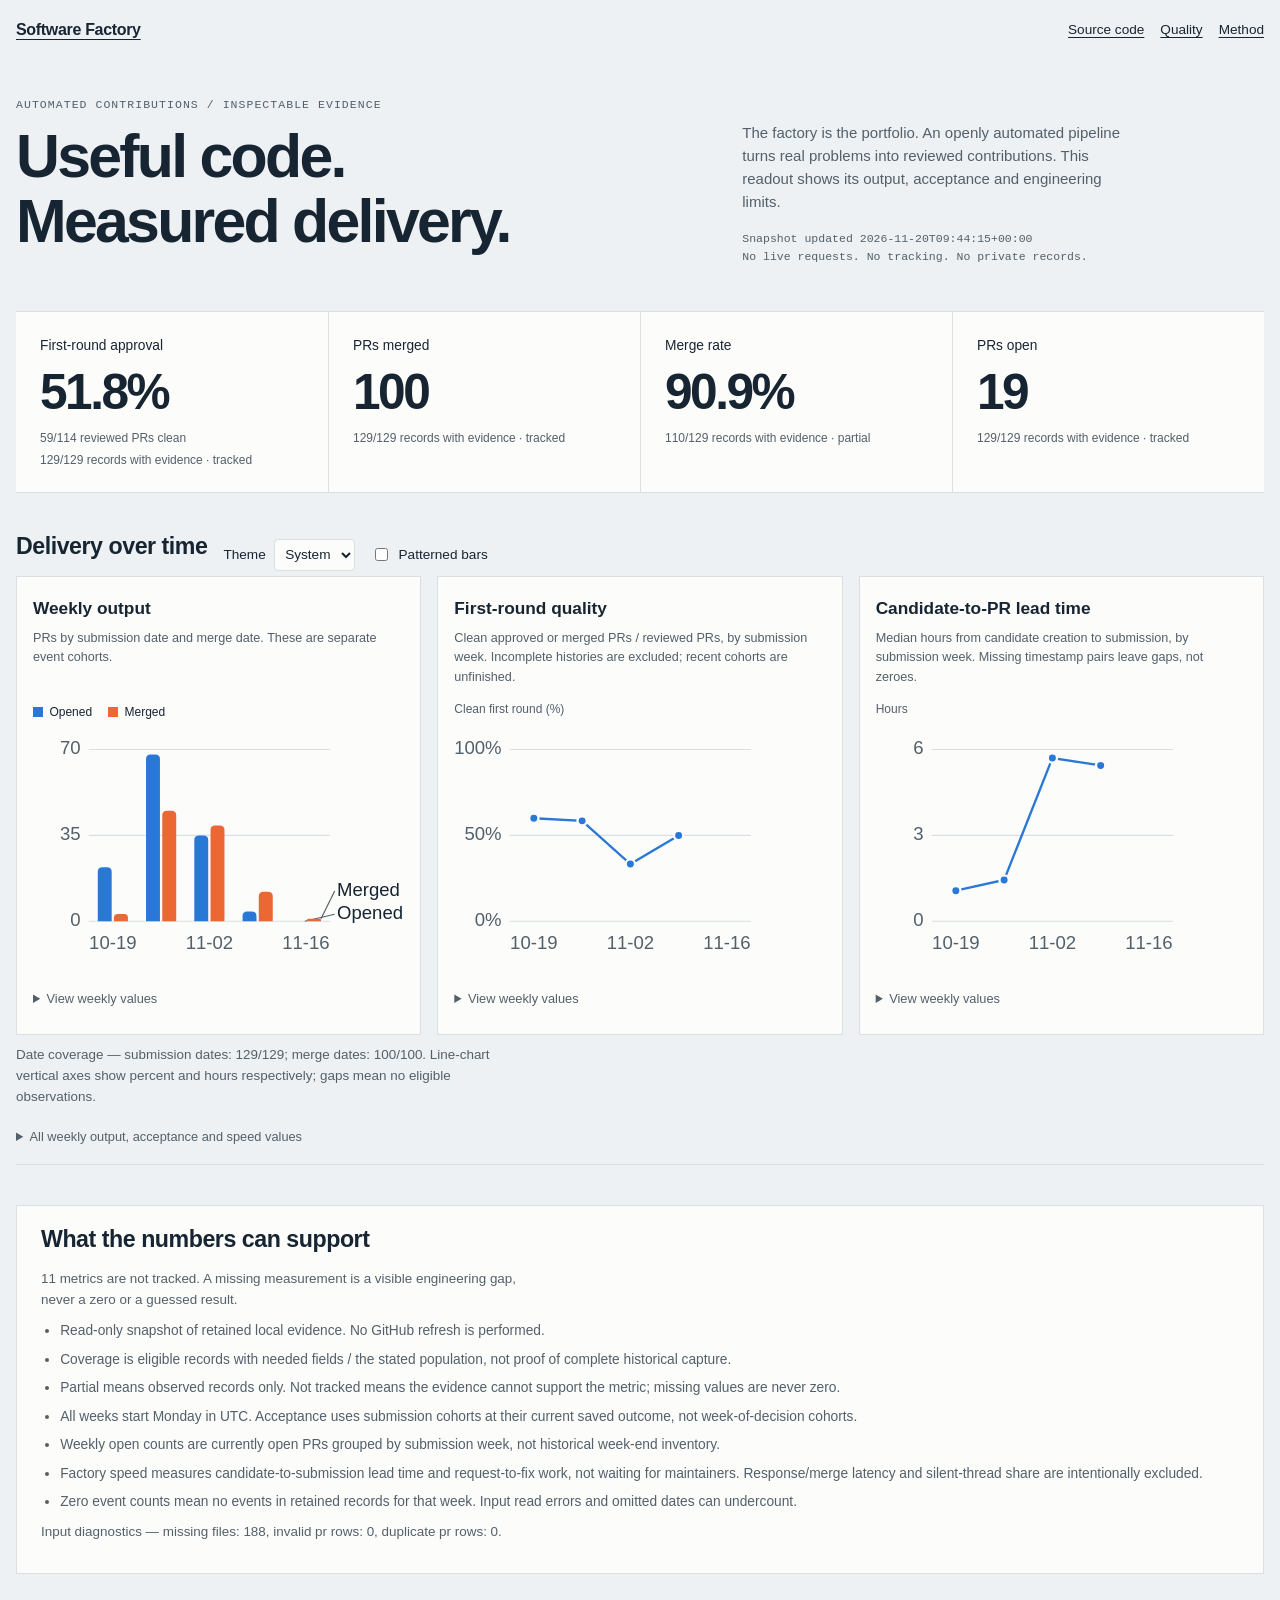
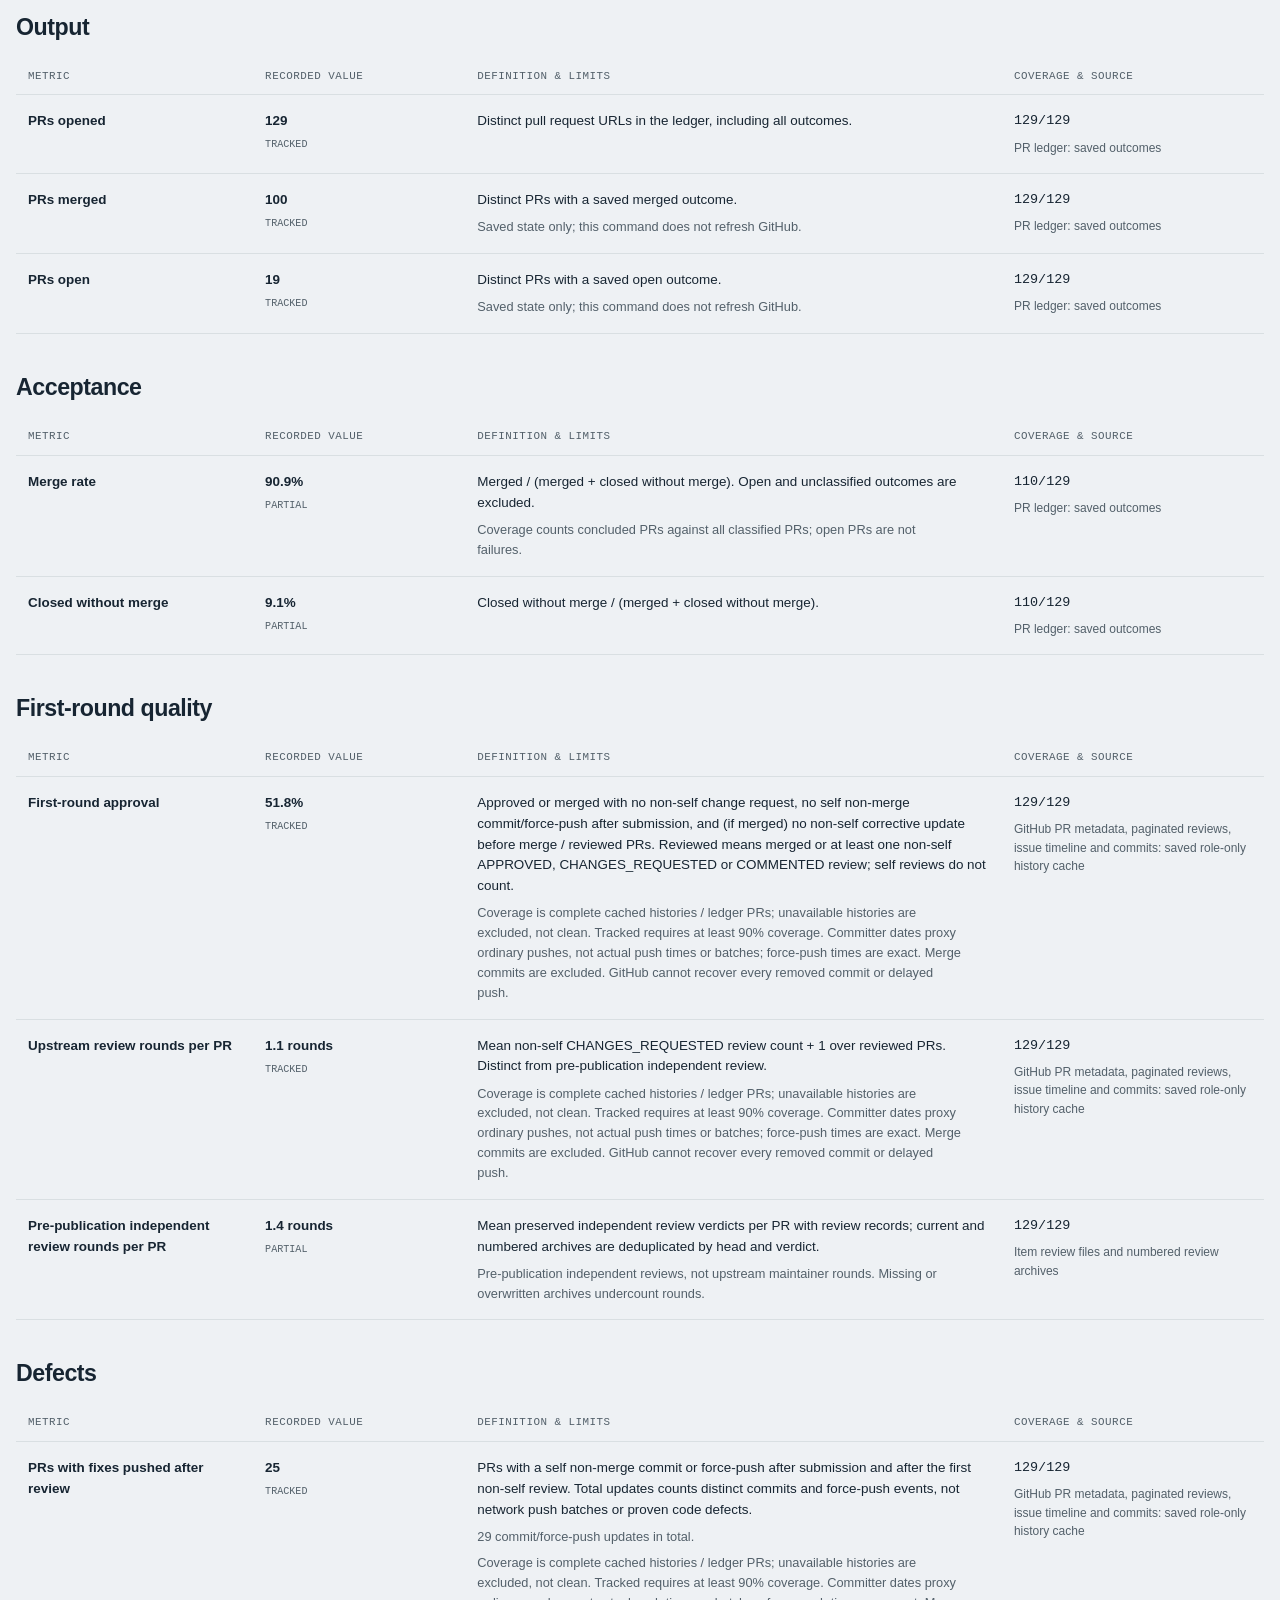
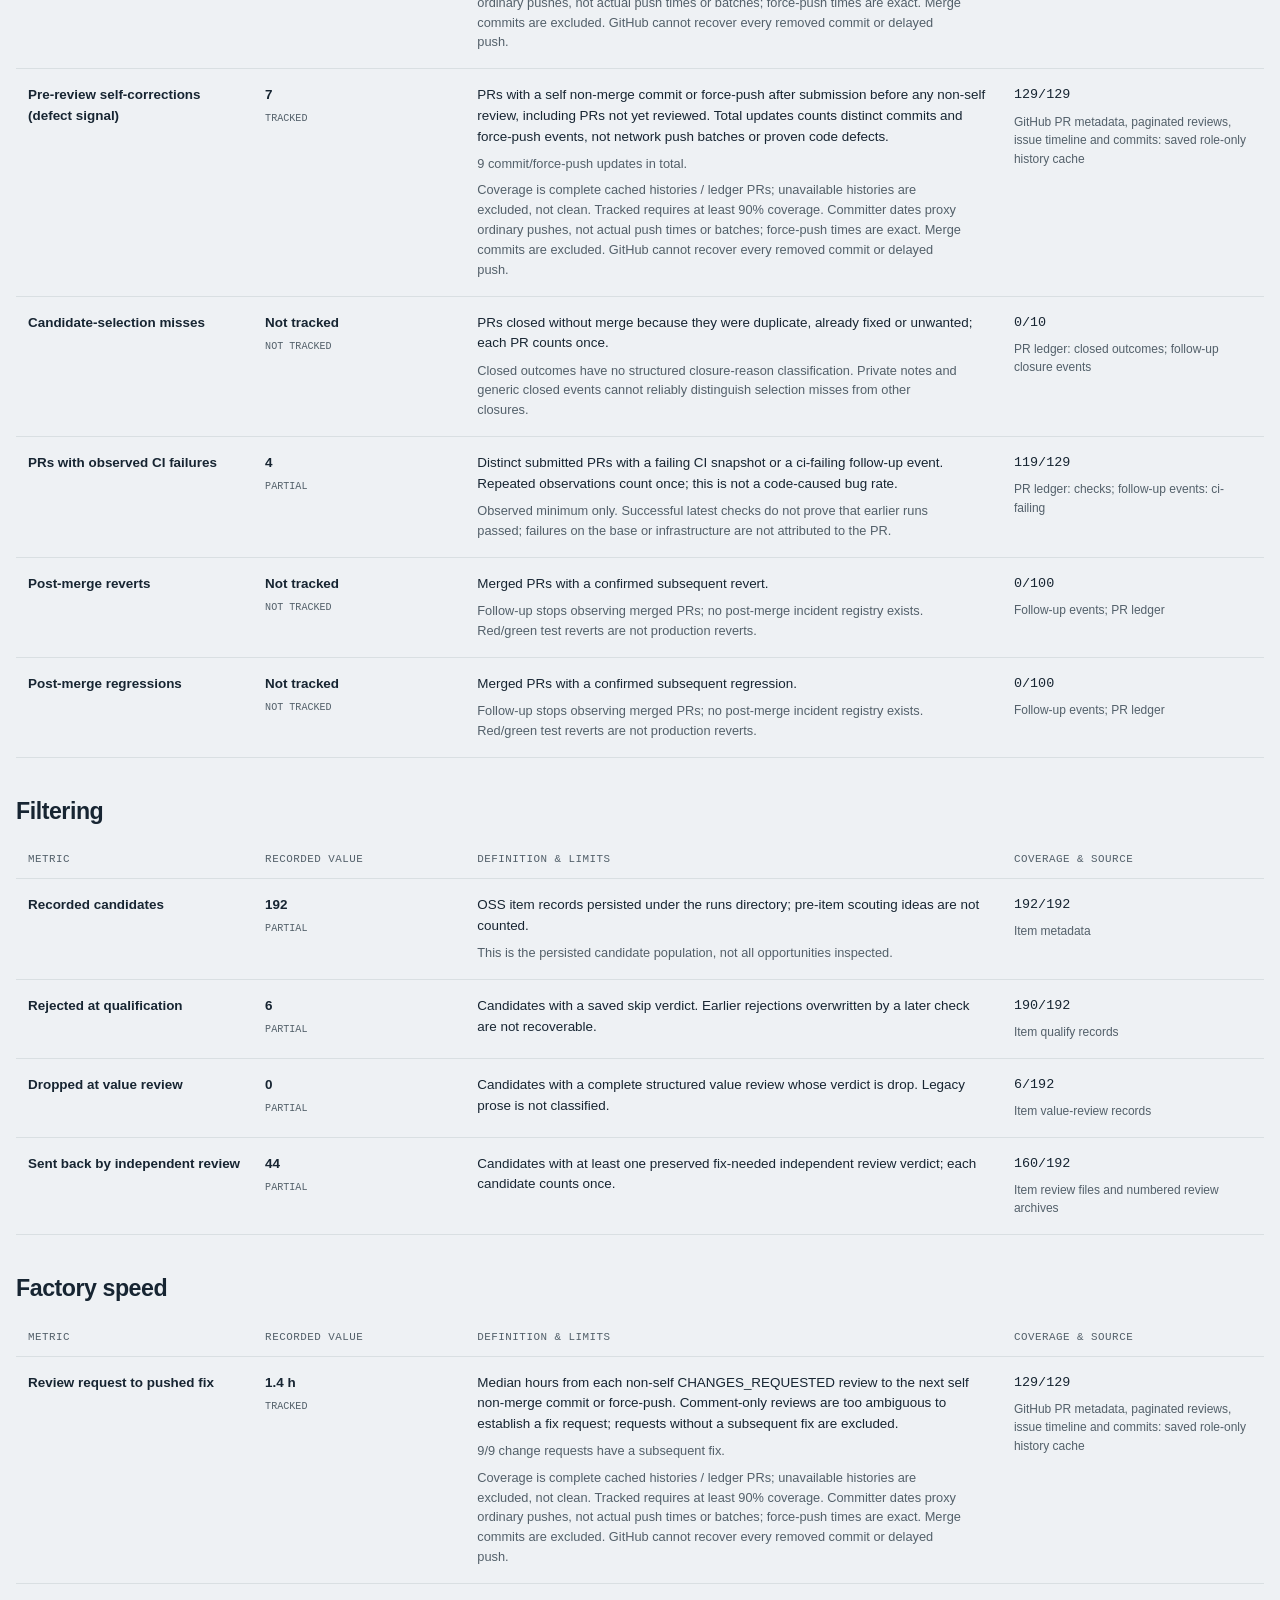
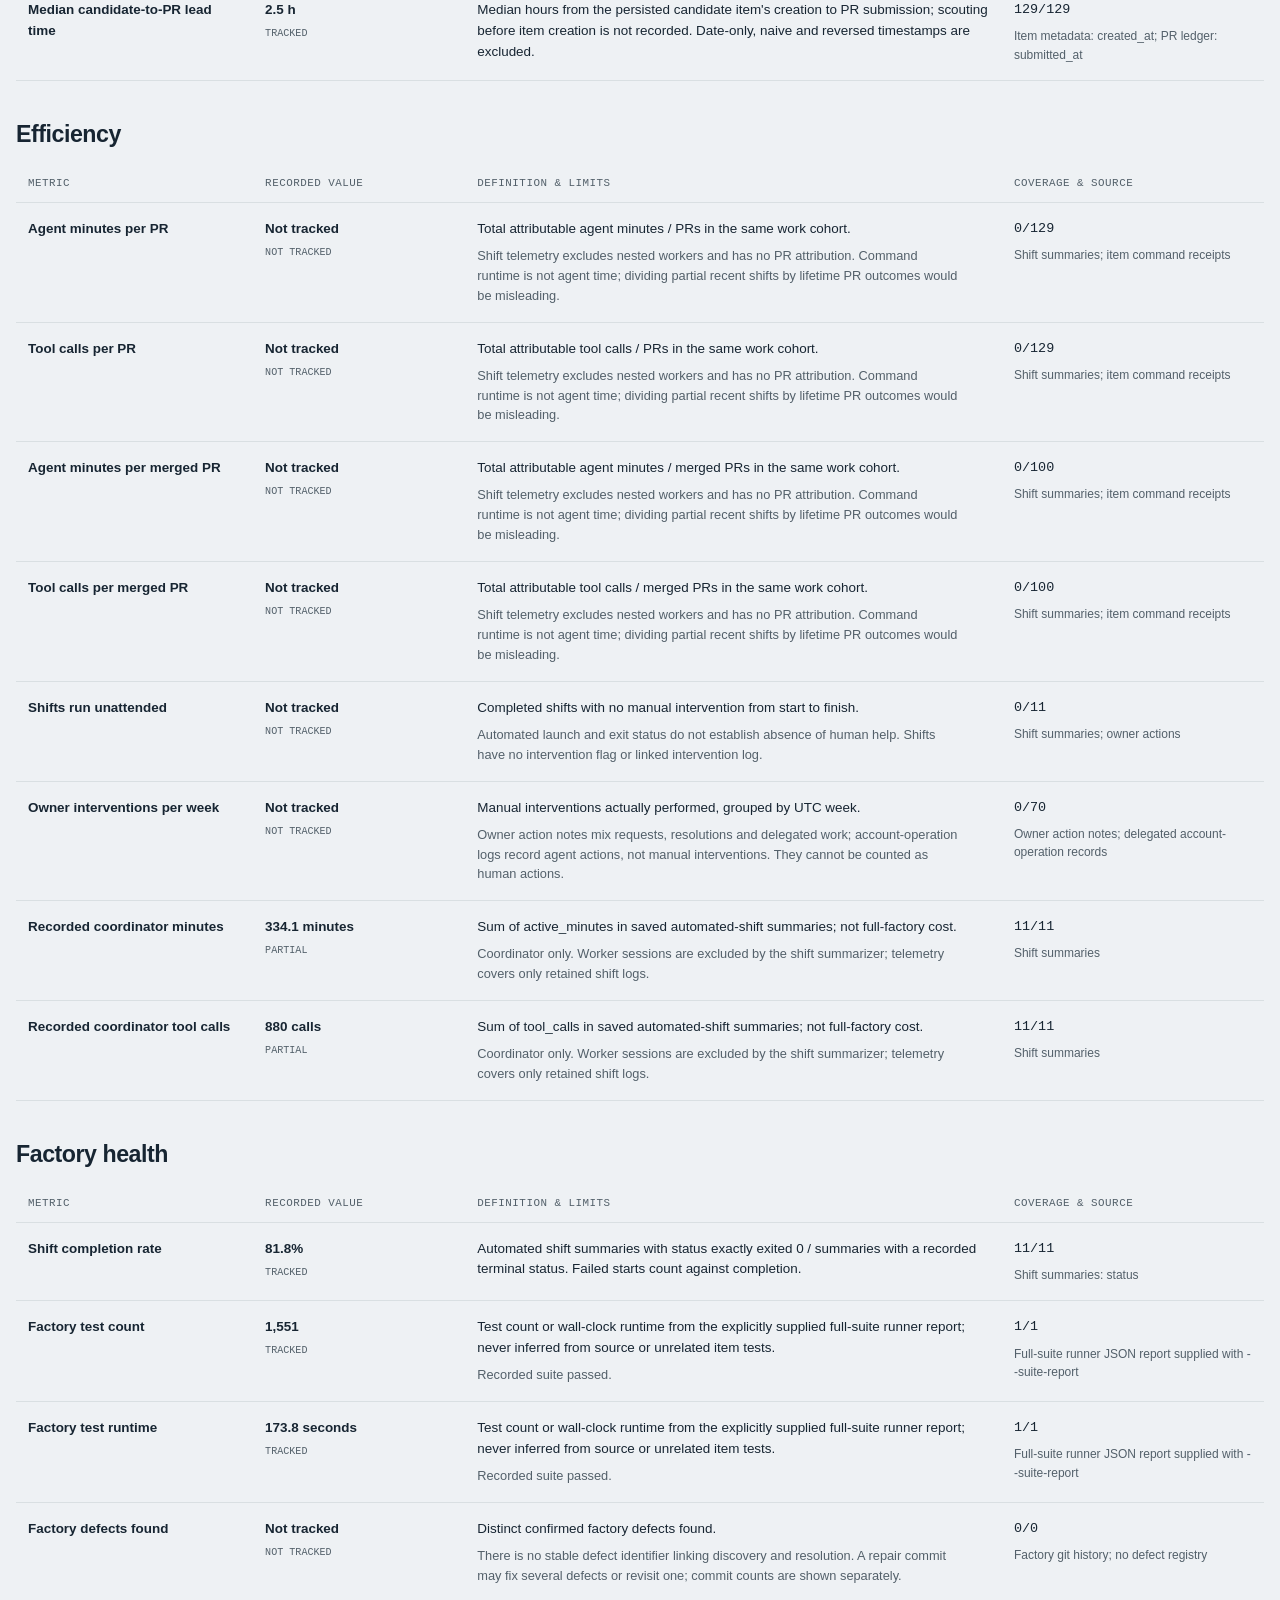
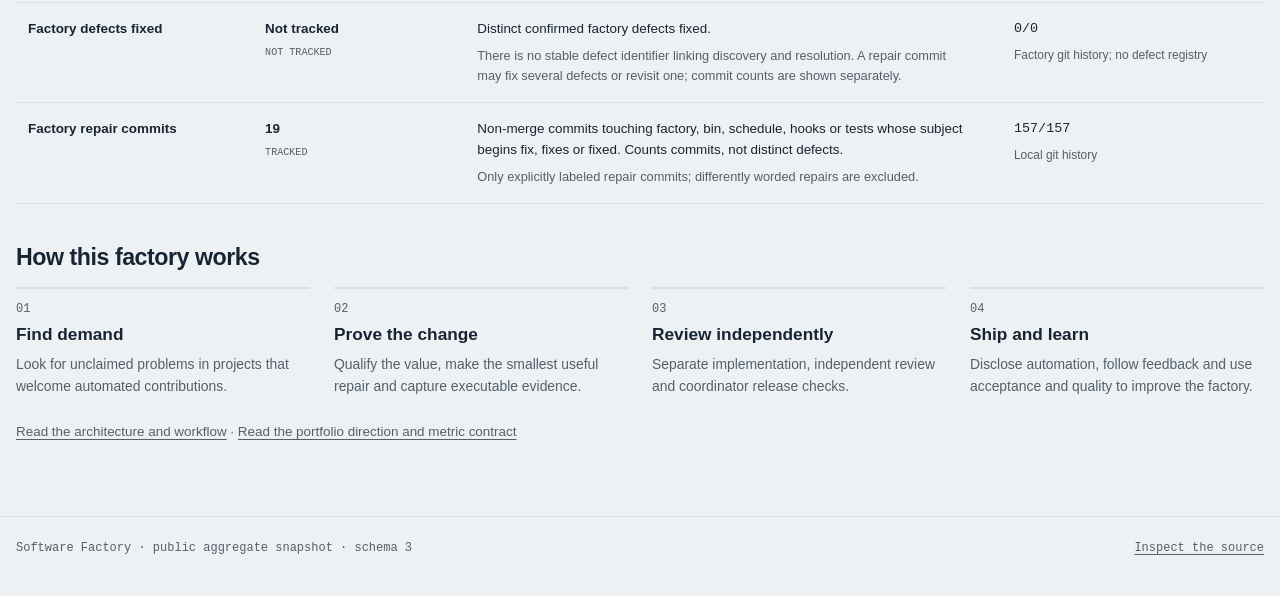
==== site/index.html @ 31dc3b30 "Update public factory snapshot Factory-Public-Snapshot: 1" ====
<!doctype html>
<html lang="en">
<head>
<meta charset="utf-8">
<meta name="viewport" content="width=device-width, initial-scale=1, viewport-fit=cover">
<meta name="referrer" content="no-referrer">
<meta http-equiv="Content-Security-Policy" content="default-src 'none'; script-src 'unsafe-inline'; style-src 'unsafe-inline'; img-src data:; connect-src 'none'; base-uri 'none'; form-action 'none'">
<title>Software Factory</title>
<style>
/* An engineering readout: outcome strip, aligned weekly plots, inspectable evidence tables. */
:root { --page: #eef1f4; --surface: #fcfcfb; --ink: #172532; --muted: #53606a; --rule: #d9dfe2; --blue: #2a78d6; --orange: #eb6834; --display: "Avenir Next", "Trebuchet MS", sans-serif; --body: "Segoe UI", "Helvetica Neue", sans-serif; --mono: "SFMono-Regular", Consolas, monospace; color-scheme: light; }
@media (prefers-color-scheme: dark) { :root:not([data-theme="light"]) { --page: #131617; --surface: #1a1a19; --ink: #f0efec; --muted: #bac2c8; --rule: #363b3e; --blue: #3987e5; --orange: #d95926; color-scheme: dark; } }
:root[data-theme="dark"] { --page: #131617; --surface: #1a1a19; --ink: #f0efec; --muted: #bac2c8; --rule: #363b3e; --blue: #3987e5; --orange: #d95926; color-scheme: dark; }
* { box-sizing: border-box; }
body { margin: 0; background: var(--page); color: var(--ink); font-family: var(--body); font-size: 15px; line-height: 1.55; }
a { color: inherit; text-underline-offset: .25em; }
a:hover { text-decoration-thickness: 2px; }
a:focus-visible, select:focus-visible, summary:focus-visible, .mark-group:focus-visible { outline: 2px solid var(--blue); outline-offset: 4px; }
.wrap { max-width: 1320px; margin-inline: auto; padding-left: max(16px, env(safe-area-inset-left, 0px)); padding-right: max(16px, env(safe-area-inset-right, 0px)); }
header { padding-block: 1.2rem; display: flex; align-items: center; justify-content: space-between; gap: 1rem; flex-wrap: wrap; }
.brand { font: 700 1rem var(--display); letter-spacing: -.02em; }
nav, .controls { display: flex; align-items: center; flex-wrap: wrap; gap: 1rem; font-size: .85rem; }
label { display: inline-flex; gap: .5rem; align-items: center; }
select { background: var(--surface); color: var(--ink); border: 1px solid var(--rule); border-radius: 4px; padding: .4rem; font: inherit; }
main { display: grid; gap: 2.5rem; padding-block: 1rem 4rem; }
.hero { display: grid; grid-template-columns: 1.3fr 1fr; gap: 3rem; align-items: end; padding-block: 1.4rem .3rem; }
.eyebrow { font: .72rem var(--mono); text-transform: uppercase; letter-spacing: .09em; color: var(--muted); }
h1 { font: 650 clamp(2.1rem, 5vw, 3.8rem)/1.07 var(--display); letter-spacing: -.045em; max-width: 15ch; margin: .8rem 0; text-wrap: balance; }
h2 { font: 650 1.45rem var(--display); letter-spacing: -.02em; margin: 0 0 1rem; }
h3 { font: 650 1.08rem var(--display); margin: 0; }
p { margin: .6rem 0; max-width: 68ch; }
.hero p { color: var(--muted); max-width: 47ch; }
.asof { font: .72rem/1.6 var(--mono); color: var(--muted); overflow-wrap: anywhere; margin-top: 1rem; }
.stats { display: grid; grid-template-columns: repeat(4, 1fr); background: var(--surface); border-block: 1px solid var(--rule); }
.stat { padding: 1.4rem 1.5rem; display: grid; align-content: start; gap: .2rem; min-width: 0; }
.stat + .stat { border-left: 1px solid var(--rule); }
.stat-label { font-size: .86rem; }
.stat strong { font: 650 clamp(2rem, 4vw, 3.1rem)/1.35 var(--display); letter-spacing: -.05em; }
.stat strong.untracked { font-size: clamp(1.3rem, 3vw, 2rem); letter-spacing: -.03em; }
small { display: block; font-size: .75rem; color: var(--muted); }
.charts { display: grid; grid-template-columns: repeat(3, minmax(0, 1fr)); gap: 1rem; }
.chart { background: var(--surface); padding: 1.3rem 1rem 1rem; min-width: 0; position: relative; border: 1px solid var(--rule); }
.chart-note { font-size: .79rem; color: var(--muted); min-height: 4.9em; }
.chart svg { width: 100%; height: auto; display: block; overflow: visible; }
.legend { display: flex; gap: 1rem; font-size: .75rem; min-height: 1.5rem; }
.chart-unit { font-size: .75rem; color: var(--muted); min-height: 1.5rem; }
.legend span { display: inline-flex; align-items: center; gap: .4rem; }
.swatch { display: inline-block; width: 10px; height: 10px; background: var(--blue); }
.swatch.series-2 { background: var(--orange); }
.series-1 { fill: var(--blue); stroke: var(--blue); }
.series-2 { fill: var(--orange); stroke: var(--orange); }
.bar { stroke: none; }
.trend { stroke-width: 2; fill: none; }
.point { stroke: var(--surface); stroke-width: 2; }
.grid-line { stroke: var(--rule); stroke-width: 1; fill: none; }
.label-leader { stroke: var(--muted); stroke-width: 1; fill: none; }
.axis, .direct-label { fill: var(--muted); font-family: var(--body); font-size: 16px; font-variant-numeric: tabular-nums; }
.direct-label { font-size: 16px; fill: var(--ink); }
.hit-area { fill: transparent; stroke: none; }
.crosshair { stroke: var(--muted); stroke-width: 1; opacity: 0; fill: none; }
.mark-group:hover .crosshair, .mark-group:focus .crosshair { opacity: .5; }
.tooltip { position: absolute; z-index: 2; left: 1rem; right: 1rem; bottom: 3rem; padding: .6rem; background: var(--surface); color: var(--ink); border: 1px solid var(--rule); font: .75rem/1.5 var(--mono); pointer-events: none; }
.texture { display: none; }
.texture-line { stroke: var(--ink); stroke-width: 1; fill: none; }
[data-texture="on"] .texture { display: block; }
summary { cursor: pointer; font-size: .8rem; padding-block: .6rem; color: var(--muted); }
.note { font-size: .84rem; color: var(--muted); }
.weekly { border-bottom: 1px solid var(--rule); padding-bottom: .5rem; }
.methods { background: var(--surface); border: 1px solid var(--rule); padding: 1.25rem 1.5rem; }
.methods ul { margin: 0; padding-left: 1.2rem; color: var(--muted); font-size: .86rem; }
.methods li + li { margin-top: .45rem; }
.metrics-section { min-width: 0; }
.table-scroll { max-width: 100%; overflow-x: auto; }
table { width: 100%; border-collapse: collapse; font-size: .84rem; font-variant-numeric: tabular-nums; }
th { font: 500 .68rem var(--mono); text-transform: uppercase; letter-spacing: .045em; text-align: left; color: var(--muted); border-bottom: 1px solid var(--rule); padding: .8rem .75rem; }
td { padding: 1rem .75rem; vertical-align: top; border-bottom: 1px solid var(--rule); overflow-wrap: anywhere; }
.metrics-section td:nth-child(1) { width: 19%; min-width: 145px; }
.metrics-section td:nth-child(2) { width: 17%; min-width: 125px; }
.metrics-section td:nth-child(3) { width: 43%; min-width: 240px; }
.metrics-section td:nth-child(4) { width: 21%; min-width: 140px; }
.metric-name { font-weight: 550; }
.status { display: block; color: var(--muted); text-transform: uppercase; font: .63rem var(--mono); margin-top: .45rem; }
.coverage { font-family: var(--mono); display: block; margin-bottom: .4rem; }
.detail-note { font-size: .8rem; color: var(--muted); margin: .4rem 0 0; }
.flow { display: grid; grid-template-columns: repeat(4, minmax(0, 1fr)); gap: 1.5rem; padding: 0; list-style: none; counter-reset: flow; }
.flow li { counter-increment: flow; border-top: 2px solid var(--rule); padding-top: .8rem; min-width: 0; }
.flow li::before { content: counter(flow, decimal-leading-zero); color: var(--muted); font: .75rem var(--mono); display: block; margin-bottom: .5rem; }
.flow p { font-size: .87rem; color: var(--muted); }
footer { padding-block: 1.5rem 2rem; border-top: 1px solid var(--rule); color: var(--muted); font: .75rem var(--mono); display: flex; flex-wrap: wrap; gap: 1rem; justify-content: space-between; }
.empty { padding-block: 3rem; color: var(--muted); }
[hidden] { display: none !important; }
@media (max-width: 950px) { .charts { grid-template-columns: 1fr; } .chart-note { min-height: 0; } .chart svg { max-height: 300px; } .hero { gap: 1.5rem; } }
@media (max-width: 620px) { .hero { grid-template-columns: 1fr; gap: .6rem; } h1 { max-width: 16ch; } .stats { grid-template-columns: repeat(2, 1fr); } .stat { padding: 1rem; } .stat:nth-child(3) { border-left: 0; } .stat:nth-child(n+3) { border-top: 1px solid var(--rule); } .flow { grid-template-columns: 1fr 1fr; } main { gap: 2rem; } .methods { padding: 1rem; } }
@media print, (forced-colors: active) { .texture { display: block; } .controls { display: none; } }
</style>
</head>
<body>
<header class="wrap"><a class="brand" href="https://clean99.github.io/software-factory/">Software Factory</a><nav aria-label="Main navigation"><a href="https://github.com/clean99/software-factory">Source code</a><a href="#first-round-quality">Quality</a><a href="#method">Method</a></nav></header>
<main class="wrap">
<section class="hero"><div><div class="eyebrow">Automated contributions / inspectable evidence</div><h1>Useful code.<br>Measured delivery.</h1></div><div><p>The factory is the portfolio. An openly automated pipeline turns real problems into reviewed contributions. This readout shows its output, acceptance and engineering limits.</p><div class="asof">Snapshot updated <time>2026-11-20T09:44:15+00:00</time><br>No live requests. No tracking. No private records.</div></div></section>
<section class="stats" aria-label="Headline outcomes"><div class="stat"><span class="stat-label">First-round approval</span><strong>51.8%</strong><small>59/114 reviewed PRs clean</small><small>129/129 records with evidence · tracked</small></div><div class="stat"><span class="stat-label">PRs merged</span><strong>100</strong><small>129/129 records with evidence · tracked</small></div><div class="stat"><span class="stat-label">Merge rate</span><strong>90.9%</strong><small>110/129 records with evidence · partial</small></div><div class="stat"><span class="stat-label">PRs open</span><strong>19</strong><small>129/129 records with evidence · tracked</small></div></section>
<section aria-labelledby="weekly-title"><div class="controls"><h2 id="weekly-title">Delivery over time</h2><label for="theme">Theme <select id="theme"><option value="system">System</option><option value="light">Light</option><option value="dark">Dark</option></select></label><label for="texture"><input id="texture" type="checkbox">Patterned bars</label></div><div class="charts"><section class="chart"><h3>Weekly output</h3><p class="chart-note">PRs by submission date and merge date. These are separate event cohorts.</p><div class="legend"><span><i class="swatch series-1"></i>Opened</span><span><i class="swatch series-2"></i>Merged</span></div><svg viewBox="0 0 320 220" role="img" aria-label="Weekly output; exact values in the table below"><title>Weekly output</title><defs><pattern id="bar-texture" width="6" height="6" patternUnits="userSpaceOnUse" patternTransform="rotate(45)"><path d="M0 0V6" class="texture-line"/></pattern></defs><path class="grid-line" d="M48 170.00H256"/><text class="axis" x="41" y="174.00" text-anchor="end">0</text><path class="grid-line" d="M48 96.00H256"/><text class="axis" x="41" y="100.00" text-anchor="end">35</text><path class="grid-line" d="M48 22.00H256"/><text class="axis" x="41" y="26.00" text-anchor="end">70</text><g class="mark-group" tabindex="0" data-tip="2026-10-19: Opened 22; Merged 3"><title>2026-10-19: Opened 22; Merged 3</title><path class="crosshair" d="M68.80 22V170"/><path class="series-1 bar" d="M55.80 170V127.49Q55.80 123.49 59.80 123.49H63.80Q67.80 123.49 67.80 127.49V170Z"/><path class="series-2 bar" d="M69.80 170V166.83Q69.80 163.66 72.97 163.66H78.63Q81.80 163.66 81.80 166.83V170Z"/><path class="texture" d="M69.80 170V166.83Q69.80 163.66 72.97 163.66H78.63Q81.80 163.66 81.80 166.83V170Z" fill="url(#bar-texture)"/><rect class="hit-area" x="48.00" y="22" width="41.60" height="148"/></g><text class="axis date-axis" x="68.80" y="194" text-anchor="middle">10-19</text><g class="mark-group" tabindex="0" data-tip="2026-10-26: Opened 68; Merged 45"><title>2026-10-26: Opened 68; Merged 45</title><path class="crosshair" d="M110.40 22V170"/><path class="series-1 bar" d="M97.40 170V30.23Q97.40 26.23 101.40 26.23H105.40Q109.40 26.23 109.40 30.23V170Z"/><path class="series-2 bar" d="M111.40 170V78.86Q111.40 74.86 115.40 74.86H119.40Q123.40 74.86 123.40 78.86V170Z"/><path class="texture" d="M111.40 170V78.86Q111.40 74.86 115.40 74.86H119.40Q123.40 74.86 123.40 78.86V170Z" fill="url(#bar-texture)"/><rect class="hit-area" x="89.60" y="22" width="41.60" height="148"/></g><g class="mark-group" tabindex="0" data-tip="2026-11-02: Opened 35; Merged 39"><title>2026-11-02: Opened 35; Merged 39</title><path class="crosshair" d="M152.00 22V170"/><path class="series-1 bar" d="M139.00 170V100.00Q139.00 96.00 143.00 96.00H147.00Q151.00 96.00 151.00 100.00V170Z"/><path class="series-2 bar" d="M153.00 170V91.54Q153.00 87.54 157.00 87.54H161.00Q165.00 87.54 165.00 91.54V170Z"/><path class="texture" d="M153.00 170V91.54Q153.00 87.54 157.00 87.54H161.00Q165.00 87.54 165.00 91.54V170Z" fill="url(#bar-texture)"/><rect class="hit-area" x="131.20" y="22" width="41.60" height="148"/></g><text class="axis date-axis" x="152.00" y="194" text-anchor="middle">11-02</text><g class="mark-group" tabindex="0" data-tip="2026-11-09: Opened 4; Merged 12"><title>2026-11-09: Opened 4; Merged 12</title><path class="crosshair" d="M193.60 22V170"/><path class="series-1 bar" d="M180.60 170V165.54Q180.60 161.54 184.60 161.54H188.60Q192.60 161.54 192.60 165.54V170Z"/><path class="series-2 bar" d="M194.60 170V148.63Q194.60 144.63 198.60 144.63H202.60Q206.60 144.63 206.60 148.63V170Z"/><path class="texture" d="M194.60 170V148.63Q194.60 144.63 198.60 144.63H202.60Q206.60 144.63 206.60 148.63V170Z" fill="url(#bar-texture)"/><rect class="hit-area" x="172.80" y="22" width="41.60" height="148"/></g><g class="mark-group" tabindex="0" data-tip="2026-11-16: Opened 0; Merged 1"><title>2026-11-16: Opened 0; Merged 1</title><path class="crosshair" d="M235.20 22V170"/><path class="series-1 bar" d="M222.20 170V170.00Q222.20 170.00 222.20 170.00H234.20Q234.20 170.00 234.20 170.00V170Z"/><path class="label-leader" d="M234.20 170.00L260 164.00"/><text class="direct-label" x="262" y="168.00">Opened</text><path class="series-2 bar" d="M236.20 170V168.94Q236.20 167.89 237.26 167.89H247.14Q248.20 167.89 248.20 168.94V170Z"/><path class="texture" d="M236.20 170V168.94Q236.20 167.89 237.26 167.89H247.14Q248.20 167.89 248.20 168.94V170Z" fill="url(#bar-texture)"/><path class="label-leader" d="M248.20 167.89L260 144.00"/><text class="direct-label" x="262" y="148.00">Merged</text><rect class="hit-area" x="214.40" y="22" width="41.60" height="148"/></g><text class="axis date-axis" x="235.20" y="194" text-anchor="middle">11-16</text></svg><div class="tooltip" hidden></div><details><summary>View weekly values</summary><div class="table-scroll"><table><thead><tr><th scope="col">Week (UTC)</th><th scope="col">Opened</th><th scope="col">Merged</th></tr></thead><tbody><tr><td>2026-10-19</td><td>22</td><td>3</td></tr><tr><td>2026-10-26</td><td>68</td><td>45</td></tr><tr><td>2026-11-02</td><td>35</td><td>39</td></tr><tr><td>2026-11-09</td><td>4</td><td>12</td></tr><tr><td>2026-11-16</td><td>0</td><td>1</td></tr></tbody></table></div></details></section><section class="chart"><h3>First-round quality</h3><p class="chart-note">Clean approved or merged PRs / reviewed PRs, by submission week. Incomplete histories are excluded; recent cohorts are unfinished.</p><div class="chart-unit">Clean first round (%)</div><svg viewBox="0 0 320 220" role="img" aria-label="First-round quality; exact values in the table below"><title>First-round quality</title><path class="grid-line" d="M48 170.00H256"/><text class="axis" x="41" y="174.00" text-anchor="end">0%</text><path class="grid-line" d="M48 96.00H256"/><text class="axis" x="41" y="100.00" text-anchor="end">50%</text><path class="grid-line" d="M48 22.00H256"/><text class="axis" x="41" y="26.00" text-anchor="end">100%</text><path class="series-1 trend" d="M68.80 81.20 L110.40 83.48 L152.00 120.67 L193.60 96.00"/><g class="mark-group" tabindex="0" data-tip="2026-10-19: Clean first round 60.0%"><title>2026-10-19: Clean first round 60.0%</title><path class="crosshair" d="M68.80 22V170"/><circle class="series-1 point" cx="68.80" cy="81.20" r="4"/><rect class="hit-area" x="48.00" y="22" width="41.60" height="148"/></g><text class="axis date-axis" x="68.80" y="194" text-anchor="middle">10-19</text><g class="mark-group" tabindex="0" data-tip="2026-10-26: Clean first round 58.5%"><title>2026-10-26: Clean first round 58.5%</title><path class="crosshair" d="M110.40 22V170"/><circle class="series-1 point" cx="110.40" cy="83.48" r="4"/><rect class="hit-area" x="89.60" y="22" width="41.60" height="148"/></g><g class="mark-group" tabindex="0" data-tip="2026-11-02: Clean first round 33.3%"><title>2026-11-02: Clean first round 33.3%</title><path class="crosshair" d="M152.00 22V170"/><circle class="series-1 point" cx="152.00" cy="120.67" r="4"/><rect class="hit-area" x="131.20" y="22" width="41.60" height="148"/></g><text class="axis date-axis" x="152.00" y="194" text-anchor="middle">11-02</text><g class="mark-group" tabindex="0" data-tip="2026-11-09: Clean first round 50.0%"><title>2026-11-09: Clean first round 50.0%</title><path class="crosshair" d="M193.60 22V170"/><circle class="series-1 point" cx="193.60" cy="96.00" r="4"/><rect class="hit-area" x="172.80" y="22" width="41.60" height="148"/></g><g class="mark-group" tabindex="0" data-tip="2026-11-16: Clean first round Not tracked"><title>2026-11-16: Clean first round Not tracked</title><path class="crosshair" d="M235.20 22V170"/><rect class="hit-area" x="214.40" y="22" width="41.60" height="148"/></g><text class="axis date-axis" x="235.20" y="194" text-anchor="middle">11-16</text></svg><div class="tooltip" hidden></div><details><summary>View weekly values</summary><div class="table-scroll"><table><thead><tr><th scope="col">Week (UTC)</th><th scope="col">Clean first round</th></tr></thead><tbody><tr><td>2026-10-19</td><td>60.0%</td></tr><tr><td>2026-10-26</td><td>58.5%</td></tr><tr><td>2026-11-02</td><td>33.3%</td></tr><tr><td>2026-11-09</td><td>50.0%</td></tr><tr><td>2026-11-16</td><td>Not tracked</td></tr></tbody></table></div></details></section><section class="chart"><h3>Candidate-to-PR lead time</h3><p class="chart-note">Median hours from candidate creation to submission, by submission week. Missing timestamp pairs leave gaps, not zeroes.</p><div class="chart-unit">Hours</div><svg viewBox="0 0 320 220" role="img" aria-label="Candidate-to-PR lead time; exact values in the table below"><title>Candidate-to-PR lead time</title><path class="grid-line" d="M48 170.00H256"/><text class="axis" x="41" y="174.00" text-anchor="end">0</text><path class="grid-line" d="M48 96.00H256"/><text class="axis" x="41" y="100.00" text-anchor="end">3</text><path class="grid-line" d="M48 22.00H256"/><text class="axis" x="41" y="26.00" text-anchor="end">6</text><path class="series-1 trend" d="M68.80 143.61 L110.40 134.43 L152.00 29.35 L193.60 35.69"/><g class="mark-group" tabindex="0" data-tip="2026-10-19: Median hours 1.1 h"><title>2026-10-19: Median hours 1.1 h</title><path class="crosshair" d="M68.80 22V170"/><circle class="series-1 point" cx="68.80" cy="143.61" r="4"/><rect class="hit-area" x="48.00" y="22" width="41.60" height="148"/></g><text class="axis date-axis" x="68.80" y="194" text-anchor="middle">10-19</text><g class="mark-group" tabindex="0" data-tip="2026-10-26: Median hours 1.4 h"><title>2026-10-26: Median hours 1.4 h</title><path class="crosshair" d="M110.40 22V170"/><circle class="series-1 point" cx="110.40" cy="134.43" r="4"/><rect class="hit-area" x="89.60" y="22" width="41.60" height="148"/></g><g class="mark-group" tabindex="0" data-tip="2026-11-02: Median hours 5.7 h"><title>2026-11-02: Median hours 5.7 h</title><path class="crosshair" d="M152.00 22V170"/><circle class="series-1 point" cx="152.00" cy="29.35" r="4"/><rect class="hit-area" x="131.20" y="22" width="41.60" height="148"/></g><text class="axis date-axis" x="152.00" y="194" text-anchor="middle">11-02</text><g class="mark-group" tabindex="0" data-tip="2026-11-09: Median hours 5.4 h"><title>2026-11-09: Median hours 5.4 h</title><path class="crosshair" d="M193.60 22V170"/><circle class="series-1 point" cx="193.60" cy="35.69" r="4"/><rect class="hit-area" x="172.80" y="22" width="41.60" height="148"/></g><g class="mark-group" tabindex="0" data-tip="2026-11-16: Median hours Not tracked"><title>2026-11-16: Median hours Not tracked</title><path class="crosshair" d="M235.20 22V170"/><rect class="hit-area" x="214.40" y="22" width="41.60" height="148"/></g><text class="axis date-axis" x="235.20" y="194" text-anchor="middle">11-16</text></svg><div class="tooltip" hidden></div><details><summary>View weekly values</summary><div class="table-scroll"><table><thead><tr><th scope="col">Week (UTC)</th><th scope="col">Median hours</th></tr></thead><tbody><tr><td>2026-10-19</td><td>1.1 h</td></tr><tr><td>2026-10-26</td><td>1.4 h</td></tr><tr><td>2026-11-02</td><td>5.7 h</td></tr><tr><td>2026-11-09</td><td>5.4 h</td></tr><tr><td>2026-11-16</td><td>Not tracked</td></tr></tbody></table></div></details></section></div><p class="note">Date coverage — submission dates: 129/129; merge dates: 100/100. Line-chart vertical axes show percent and hours respectively; gaps mean no eligible observations.</p><details class="weekly"><summary>All weekly output, acceptance and speed values</summary><div class="table-scroll"><table><thead><tr><th scope="col">Week (UTC)</th><th scope="col">Opened</th><th scope="col">Merged</th><th scope="col">Currently open¹</th><th scope="col">Concluded cohort²</th><th scope="col">Cohort merge rate</th><th scope="col">Closed share</th><th scope="col">First-round approval</th><th scope="col">Clean / reviewed</th><th scope="col">History coverage</th><th scope="col">Median lead</th><th scope="col">Lead samples</th><th scope="col">Request to fix</th><th scope="col">Owner interventions</th></tr></thead><tbody><tr><td>2026-10-19</td><td>22</td><td>3</td><td>7</td><td>15</td><td>86.7%</td><td>13.3%</td><td>60.0%</td><td>9/15</td><td>22/22</td><td>1.1 h</td><td>22</td><td>10.1 h</td><td>Not tracked</td></tr><tr><td>2026-10-26</td><td>68</td><td>45</td><td>7</td><td>61</td><td>91.8%</td><td>8.2%</td><td>58.5%</td><td>38/65</td><td>68/68</td><td>1.4 h</td><td>68</td><td>0.9 h</td><td>Not tracked</td></tr><tr><td>2026-11-02</td><td>35</td><td>39</td><td>5</td><td>30</td><td>90.0%</td><td>10.0%</td><td>33.3%</td><td>10/30</td><td>35/35</td><td>5.7 h</td><td>35</td><td>6.8 h</td><td>Not tracked</td></tr><tr><td>2026-11-09</td><td>4</td><td>12</td><td>0</td><td>4</td><td>100.0%</td><td>0.0%</td><td>50.0%</td><td>2/4</td><td>4/4</td><td>5.4 h</td><td>4</td><td>Not tracked</td><td>Not tracked</td></tr><tr><td>2026-11-16</td><td>0</td><td>1</td><td>0</td><td>0</td><td>Not tracked</td><td>Not tracked</td><td>Not tracked</td><td>0/0</td><td>0/0</td><td>Not tracked</td><td>0</td><td>Not tracked</td><td>Not tracked</td></tr></tbody></table></div><p class="note">¹ Currently open PRs by submission week, not historical inventory. ² Merged or closed without merge, by submission week.</p></details></section>
<section class="methods" id="method"><h2>What the numbers can support</h2><p class="note">11 metrics are not tracked. A missing measurement is a visible engineering gap, never a zero or a guessed result.</p><ul><li>Read-only snapshot of retained local evidence. No GitHub refresh is performed.</li><li>Coverage is eligible records with needed fields / the stated population, not proof of complete historical capture.</li><li>Partial means observed records only. Not tracked means the evidence cannot support the metric; missing values are never zero.</li><li>All weeks start Monday in UTC. Acceptance uses submission cohorts at their current saved outcome, not week-of-decision cohorts.</li><li>Weekly open counts are currently open PRs grouped by submission week, not historical week-end inventory.</li><li>Factory speed measures candidate-to-submission lead time and request-to-fix work, not waiting for maintainers. Response/merge latency and silent-thread share are intentionally excluded.</li><li>Zero event counts mean no events in retained records for that week. Input read errors and omitted dates can undercount.</li></ul><p class="note">Input diagnostics — missing files: 188, invalid pr rows: 0, duplicate pr rows: 0.</p></section>
<section class="metrics-section" id="output"><h2>Output</h2><div class="table-scroll"><table><thead><tr><th scope="col">Metric</th><th scope="col">Recorded value</th><th scope="col">Definition &amp; limits</th><th scope="col">Coverage &amp; source</th></tr></thead><tbody><tr><td><span class="metric-name">PRs opened</span></td><td><strong>129</strong><span class="status">tracked</span></td><td>Distinct pull request URLs in the ledger, including all outcomes.</td><td><span class="coverage">129/129</span><small>PR ledger: saved outcomes</small></td></tr><tr><td><span class="metric-name">PRs merged</span></td><td><strong>100</strong><span class="status">tracked</span></td><td>Distinct PRs with a saved merged outcome.<p class="detail-note">Saved state only; this command does not refresh GitHub.</p></td><td><span class="coverage">129/129</span><small>PR ledger: saved outcomes</small></td></tr><tr><td><span class="metric-name">PRs open</span></td><td><strong>19</strong><span class="status">tracked</span></td><td>Distinct PRs with a saved open outcome.<p class="detail-note">Saved state only; this command does not refresh GitHub.</p></td><td><span class="coverage">129/129</span><small>PR ledger: saved outcomes</small></td></tr></tbody></table></div></section><section class="metrics-section" id="acceptance"><h2>Acceptance</h2><div class="table-scroll"><table><thead><tr><th scope="col">Metric</th><th scope="col">Recorded value</th><th scope="col">Definition &amp; limits</th><th scope="col">Coverage &amp; source</th></tr></thead><tbody><tr><td><span class="metric-name">Merge rate</span></td><td><strong>90.9%</strong><span class="status">partial</span></td><td>Merged / (merged + closed without merge). Open and unclassified outcomes are excluded.<p class="detail-note">Coverage counts concluded PRs against all classified PRs; open PRs are not failures.</p></td><td><span class="coverage">110/129</span><small>PR ledger: saved outcomes</small></td></tr><tr><td><span class="metric-name">Closed without merge</span></td><td><strong>9.1%</strong><span class="status">partial</span></td><td>Closed without merge / (merged + closed without merge).</td><td><span class="coverage">110/129</span><small>PR ledger: saved outcomes</small></td></tr></tbody></table></div></section><section class="metrics-section" id="first-round-quality"><h2>First-round quality</h2><div class="table-scroll"><table><thead><tr><th scope="col">Metric</th><th scope="col">Recorded value</th><th scope="col">Definition &amp; limits</th><th scope="col">Coverage &amp; source</th></tr></thead><tbody><tr><td><span class="metric-name">First-round approval</span></td><td><strong>51.8%</strong><span class="status">tracked</span></td><td>Approved or merged with no non-self change request, no self non-merge commit/force-push after submission, and (if merged) no non-self corrective update before merge / reviewed PRs. Reviewed means merged or at least one non-self APPROVED, CHANGES_REQUESTED or COMMENTED review; self reviews do not count.<p class="detail-note">Coverage is complete cached histories / ledger PRs; unavailable histories are excluded, not clean. Tracked requires at least 90% coverage. Committer dates proxy ordinary pushes, not actual push times or batches; force-push times are exact. Merge commits are excluded. GitHub cannot recover every removed commit or delayed push.</p></td><td><span class="coverage">129/129</span><small>GitHub PR metadata, paginated reviews, issue timeline and commits: saved role-only history cache</small></td></tr><tr><td><span class="metric-name">Upstream review rounds per PR</span></td><td><strong>1.1 rounds</strong><span class="status">tracked</span></td><td>Mean non-self CHANGES_REQUESTED review count + 1 over reviewed PRs. Distinct from pre-publication independent review.<p class="detail-note">Coverage is complete cached histories / ledger PRs; unavailable histories are excluded, not clean. Tracked requires at least 90% coverage. Committer dates proxy ordinary pushes, not actual push times or batches; force-push times are exact. Merge commits are excluded. GitHub cannot recover every removed commit or delayed push.</p></td><td><span class="coverage">129/129</span><small>GitHub PR metadata, paginated reviews, issue timeline and commits: saved role-only history cache</small></td></tr><tr><td><span class="metric-name">Pre-publication independent review rounds per PR</span></td><td><strong>1.4 rounds</strong><span class="status">partial</span></td><td>Mean preserved independent review verdicts per PR with review records; current and numbered archives are deduplicated by head and verdict.<p class="detail-note">Pre-publication independent reviews, not upstream maintainer rounds. Missing or overwritten archives undercount rounds.</p></td><td><span class="coverage">129/129</span><small>Item review files and numbered review archives</small></td></tr></tbody></table></div></section><section class="metrics-section" id="defects"><h2>Defects</h2><div class="table-scroll"><table><thead><tr><th scope="col">Metric</th><th scope="col">Recorded value</th><th scope="col">Definition &amp; limits</th><th scope="col">Coverage &amp; source</th></tr></thead><tbody><tr><td><span class="metric-name">PRs with fixes pushed after review</span></td><td><strong>25</strong><span class="status">tracked</span></td><td>PRs with a self non-merge commit or force-push after submission and after the first non-self review. Total updates counts distinct commits and force-push events, not network push batches or proven code defects.<p class="detail-note">29 commit/force-push updates in total.</p><p class="detail-note">Coverage is complete cached histories / ledger PRs; unavailable histories are excluded, not clean. Tracked requires at least 90% coverage. Committer dates proxy ordinary pushes, not actual push times or batches; force-push times are exact. Merge commits are excluded. GitHub cannot recover every removed commit or delayed push.</p></td><td><span class="coverage">129/129</span><small>GitHub PR metadata, paginated reviews, issue timeline and commits: saved role-only history cache</small></td></tr><tr><td><span class="metric-name">Pre-review self-corrections (defect signal)</span></td><td><strong>7</strong><span class="status">tracked</span></td><td>PRs with a self non-merge commit or force-push after submission before any non-self review, including PRs not yet reviewed. Total updates counts distinct commits and force-push events, not network push batches or proven code defects.<p class="detail-note">9 commit/force-push updates in total.</p><p class="detail-note">Coverage is complete cached histories / ledger PRs; unavailable histories are excluded, not clean. Tracked requires at least 90% coverage. Committer dates proxy ordinary pushes, not actual push times or batches; force-push times are exact. Merge commits are excluded. GitHub cannot recover every removed commit or delayed push.</p></td><td><span class="coverage">129/129</span><small>GitHub PR metadata, paginated reviews, issue timeline and commits: saved role-only history cache</small></td></tr><tr><td><span class="metric-name">Candidate-selection misses</span></td><td><strong>Not tracked</strong><span class="status">not tracked</span></td><td>PRs closed without merge because they were duplicate, already fixed or unwanted; each PR counts once.<p class="detail-note">Closed outcomes have no structured closure-reason classification. Private notes and generic closed events cannot reliably distinguish selection misses from other closures.</p></td><td><span class="coverage">0/10</span><small>PR ledger: closed outcomes; follow-up closure events</small></td></tr><tr><td><span class="metric-name">PRs with observed CI failures</span></td><td><strong>4</strong><span class="status">partial</span></td><td>Distinct submitted PRs with a failing CI snapshot or a ci-failing follow-up event. Repeated observations count once; this is not a code-caused bug rate.<p class="detail-note">Observed minimum only. Successful latest checks do not prove that earlier runs passed; failures on the base or infrastructure are not attributed to the PR.</p></td><td><span class="coverage">119/129</span><small>PR ledger: checks; follow-up events: ci-failing</small></td></tr><tr><td><span class="metric-name">Post-merge reverts</span></td><td><strong>Not tracked</strong><span class="status">not tracked</span></td><td>Merged PRs with a confirmed subsequent revert.<p class="detail-note">Follow-up stops observing merged PRs; no post-merge incident registry exists. Red/green test reverts are not production reverts.</p></td><td><span class="coverage">0/100</span><small>Follow-up events; PR ledger</small></td></tr><tr><td><span class="metric-name">Post-merge regressions</span></td><td><strong>Not tracked</strong><span class="status">not tracked</span></td><td>Merged PRs with a confirmed subsequent regression.<p class="detail-note">Follow-up stops observing merged PRs; no post-merge incident registry exists. Red/green test reverts are not production reverts.</p></td><td><span class="coverage">0/100</span><small>Follow-up events; PR ledger</small></td></tr></tbody></table></div></section><section class="metrics-section" id="filtering"><h2>Filtering</h2><div class="table-scroll"><table><thead><tr><th scope="col">Metric</th><th scope="col">Recorded value</th><th scope="col">Definition &amp; limits</th><th scope="col">Coverage &amp; source</th></tr></thead><tbody><tr><td><span class="metric-name">Recorded candidates</span></td><td><strong>192</strong><span class="status">partial</span></td><td>OSS item records persisted under the runs directory; pre-item scouting ideas are not counted.<p class="detail-note">This is the persisted candidate population, not all opportunities inspected.</p></td><td><span class="coverage">192/192</span><small>Item metadata</small></td></tr><tr><td><span class="metric-name">Rejected at qualification</span></td><td><strong>6</strong><span class="status">partial</span></td><td>Candidates with a saved skip verdict. Earlier rejections overwritten by a later check are not recoverable.</td><td><span class="coverage">190/192</span><small>Item qualify records</small></td></tr><tr><td><span class="metric-name">Dropped at value review</span></td><td><strong>0</strong><span class="status">partial</span></td><td>Candidates with a complete structured value review whose verdict is drop. Legacy prose is not classified.</td><td><span class="coverage">6/192</span><small>Item value-review records</small></td></tr><tr><td><span class="metric-name">Sent back by independent review</span></td><td><strong>44</strong><span class="status">partial</span></td><td>Candidates with at least one preserved fix-needed independent review verdict; each candidate counts once.</td><td><span class="coverage">160/192</span><small>Item review files and numbered review archives</small></td></tr></tbody></table></div></section><section class="metrics-section" id="factory-speed"><h2>Factory speed</h2><div class="table-scroll"><table><thead><tr><th scope="col">Metric</th><th scope="col">Recorded value</th><th scope="col">Definition &amp; limits</th><th scope="col">Coverage &amp; source</th></tr></thead><tbody><tr><td><span class="metric-name">Review request to pushed fix</span></td><td><strong>1.4 h</strong><span class="status">tracked</span></td><td>Median hours from each non-self CHANGES_REQUESTED review to the next self non-merge commit or force-push. Comment-only reviews are too ambiguous to establish a fix request; requests without a subsequent fix are excluded.<p class="detail-note">9/9 change requests have a subsequent fix.</p><p class="detail-note">Coverage is complete cached histories / ledger PRs; unavailable histories are excluded, not clean. Tracked requires at least 90% coverage. Committer dates proxy ordinary pushes, not actual push times or batches; force-push times are exact. Merge commits are excluded. GitHub cannot recover every removed commit or delayed push.</p></td><td><span class="coverage">129/129</span><small>GitHub PR metadata, paginated reviews, issue timeline and commits: saved role-only history cache</small></td></tr><tr><td><span class="metric-name">Median candidate-to-PR lead time</span></td><td><strong>2.5 h</strong><span class="status">tracked</span></td><td>Median hours from the persisted candidate item&#x27;s creation to PR submission; scouting before item creation is not recorded. Date-only, naive and reversed timestamps are excluded.</td><td><span class="coverage">129/129</span><small>Item metadata: created_at; PR ledger: submitted_at</small></td></tr></tbody></table></div></section><section class="metrics-section" id="efficiency"><h2>Efficiency</h2><div class="table-scroll"><table><thead><tr><th scope="col">Metric</th><th scope="col">Recorded value</th><th scope="col">Definition &amp; limits</th><th scope="col">Coverage &amp; source</th></tr></thead><tbody><tr><td><span class="metric-name">Agent minutes per PR</span></td><td><strong>Not tracked</strong><span class="status">not tracked</span></td><td>Total attributable agent minutes / PRs in the same work cohort.<p class="detail-note">Shift telemetry excludes nested workers and has no PR attribution. Command runtime is not agent time; dividing partial recent shifts by lifetime PR outcomes would be misleading.</p></td><td><span class="coverage">0/129</span><small>Shift summaries; item command receipts</small></td></tr><tr><td><span class="metric-name">Tool calls per PR</span></td><td><strong>Not tracked</strong><span class="status">not tracked</span></td><td>Total attributable tool calls / PRs in the same work cohort.<p class="detail-note">Shift telemetry excludes nested workers and has no PR attribution. Command runtime is not agent time; dividing partial recent shifts by lifetime PR outcomes would be misleading.</p></td><td><span class="coverage">0/129</span><small>Shift summaries; item command receipts</small></td></tr><tr><td><span class="metric-name">Agent minutes per merged PR</span></td><td><strong>Not tracked</strong><span class="status">not tracked</span></td><td>Total attributable agent minutes / merged PRs in the same work cohort.<p class="detail-note">Shift telemetry excludes nested workers and has no PR attribution. Command runtime is not agent time; dividing partial recent shifts by lifetime PR outcomes would be misleading.</p></td><td><span class="coverage">0/100</span><small>Shift summaries; item command receipts</small></td></tr><tr><td><span class="metric-name">Tool calls per merged PR</span></td><td><strong>Not tracked</strong><span class="status">not tracked</span></td><td>Total attributable tool calls / merged PRs in the same work cohort.<p class="detail-note">Shift telemetry excludes nested workers and has no PR attribution. Command runtime is not agent time; dividing partial recent shifts by lifetime PR outcomes would be misleading.</p></td><td><span class="coverage">0/100</span><small>Shift summaries; item command receipts</small></td></tr><tr><td><span class="metric-name">Shifts run unattended</span></td><td><strong>Not tracked</strong><span class="status">not tracked</span></td><td>Completed shifts with no manual intervention from start to finish.<p class="detail-note">Automated launch and exit status do not establish absence of human help. Shifts have no intervention flag or linked intervention log.</p></td><td><span class="coverage">0/11</span><small>Shift summaries; owner actions</small></td></tr><tr><td><span class="metric-name">Owner interventions per week</span></td><td><strong>Not tracked</strong><span class="status">not tracked</span></td><td>Manual interventions actually performed, grouped by UTC week.<p class="detail-note">Owner action notes mix requests, resolutions and delegated work; account-operation logs record agent actions, not manual interventions. They cannot be counted as human actions.</p></td><td><span class="coverage">0/70</span><small>Owner action notes; delegated account-operation records</small></td></tr><tr><td><span class="metric-name">Recorded coordinator minutes</span></td><td><strong>334.1 minutes</strong><span class="status">partial</span></td><td>Sum of active_minutes in saved automated-shift summaries; not full-factory cost.<p class="detail-note">Coordinator only. Worker sessions are excluded by the shift summarizer; telemetry covers only retained shift logs.</p></td><td><span class="coverage">11/11</span><small>Shift summaries</small></td></tr><tr><td><span class="metric-name">Recorded coordinator tool calls</span></td><td><strong>880 calls</strong><span class="status">partial</span></td><td>Sum of tool_calls in saved automated-shift summaries; not full-factory cost.<p class="detail-note">Coordinator only. Worker sessions are excluded by the shift summarizer; telemetry covers only retained shift logs.</p></td><td><span class="coverage">11/11</span><small>Shift summaries</small></td></tr></tbody></table></div></section><section class="metrics-section" id="factory-health"><h2>Factory health</h2><div class="table-scroll"><table><thead><tr><th scope="col">Metric</th><th scope="col">Recorded value</th><th scope="col">Definition &amp; limits</th><th scope="col">Coverage &amp; source</th></tr></thead><tbody><tr><td><span class="metric-name">Shift completion rate</span></td><td><strong>81.8%</strong><span class="status">tracked</span></td><td>Automated shift summaries with status exactly exited 0 / summaries with a recorded terminal status. Failed starts count against completion.</td><td><span class="coverage">11/11</span><small>Shift summaries: status</small></td></tr><tr><td><span class="metric-name">Factory test count</span></td><td><strong>1,551</strong><span class="status">tracked</span></td><td>Test count or wall-clock runtime from the explicitly supplied full-suite runner report; never inferred from source or unrelated item tests.<p class="detail-note">Recorded suite passed.</p></td><td><span class="coverage">1/1</span><small>Full-suite runner JSON report supplied with --suite-report</small></td></tr><tr><td><span class="metric-name">Factory test runtime</span></td><td><strong>173.8 seconds</strong><span class="status">tracked</span></td><td>Test count or wall-clock runtime from the explicitly supplied full-suite runner report; never inferred from source or unrelated item tests.<p class="detail-note">Recorded suite passed.</p></td><td><span class="coverage">1/1</span><small>Full-suite runner JSON report supplied with --suite-report</small></td></tr><tr><td><span class="metric-name">Factory defects found</span></td><td><strong>Not tracked</strong><span class="status">not tracked</span></td><td>Distinct confirmed factory defects found.<p class="detail-note">There is no stable defect identifier linking discovery and resolution. A repair commit may fix several defects or revisit one; commit counts are shown separately.</p></td><td><span class="coverage">0/0</span><small>Factory git history; no defect registry</small></td></tr><tr><td><span class="metric-name">Factory defects fixed</span></td><td><strong>Not tracked</strong><span class="status">not tracked</span></td><td>Distinct confirmed factory defects fixed.<p class="detail-note">There is no stable defect identifier linking discovery and resolution. A repair commit may fix several defects or revisit one; commit counts are shown separately.</p></td><td><span class="coverage">0/0</span><small>Factory git history; no defect registry</small></td></tr><tr><td><span class="metric-name">Factory repair commits</span></td><td><strong>19</strong><span class="status">tracked</span></td><td>Non-merge commits touching factory, bin, schedule, hooks or tests whose subject begins fix, fixes or fixed. Counts commits, not distinct defects.<p class="detail-note">Only explicitly labeled repair commits; differently worded repairs are excluded.</p></td><td><span class="coverage">157/157</span><small>Local git history</small></td></tr></tbody></table></div></section>
<section><h2>How this factory works</h2><ol class="flow"><li><h3>Find demand</h3><p>Look for unclaimed problems in projects that welcome automated contributions.</p></li><li><h3>Prove the change</h3><p>Qualify the value, make the smallest useful repair and capture executable evidence.</p></li><li><h3>Review independently</h3><p>Separate implementation, independent review and coordinator release checks.</p></li><li><h3>Ship and learn</h3><p>Disclose automation, follow feedback and use acceptance and quality to improve the factory.</p></li></ol><p class="note"><a href="https://github.com/clean99/software-factory#readme">Read the architecture and workflow</a> · <a href="https://github.com/clean99/software-factory/blob/HEAD/docs/direction.md">Read the portfolio direction and metric contract</a></p></section>
</main>
<footer class="wrap"><span>Software Factory · public aggregate snapshot · schema 3</span><a href="https://github.com/clean99/software-factory">Inspect the source</a></footer>
<script id="metrics-data" type="application/json">{"schema_version": 3, "generated_at": "2026-11-20T09:44:15+00:00", "links": {"repository": "https://github.com/clean99/software-factory", "readme": "https://github.com/clean99/software-factory#readme", "direction": "https://github.com/clean99/software-factory/blob/HEAD/docs/direction.md", "dashboard": "https://clean99.github.io/software-factory/"}, "metrics": {"prs_opened": {"label": "PRs opened", "group": "Output", "value": 129, "unit": "count", "status": "tracked", "definition": "Distinct pull request URLs in the ledger, including all outcomes.", "source": "PR ledger: saved outcomes", "coverage": {"covered": 129, "total": 129}, "reason": null, "note": null}, "prs_merged": {"label": "PRs merged", "group": "Output", "value": 100, "unit": "count", "status": "tracked", "definition": "Distinct PRs with a saved merged outcome.", "source": "PR ledger: saved outcomes", "coverage": {"covered": 129, "total": 129}, "reason": null, "note": "Saved state only; this command does not refresh GitHub."}, "prs_open": {"label": "PRs open", "group": "Output", "value": 19, "unit": "count", "status": "tracked", "definition": "Distinct PRs with a saved open outcome.", "source": "PR ledger: saved outcomes", "coverage": {"covered": 129, "total": 129}, "reason": null, "note": "Saved state only; this command does not refresh GitHub."}, "merge_rate": {"label": "Merge rate", "group": "Acceptance", "value": 0.909, "unit": "percent", "status": "partial", "definition": "Merged / (merged + closed without merge). Open and unclassified outcomes are excluded.", "source": "PR ledger: saved outcomes", "coverage": {"covered": 110, "total": 129}, "reason": null, "note": "Coverage counts concluded PRs against all classified PRs; open PRs are not failures.", "numerator": 100, "denominator": 110}, "closed_unmerged_share": {"label": "Closed without merge", "group": "Acceptance", "value": 0.091, "unit": "percent", "status": "partial", "definition": "Closed without merge / (merged + closed without merge).", "source": "PR ledger: saved outcomes", "coverage": {"covered": 110, "total": 129}, "reason": null, "note": null, "numerator": 10, "denominator": 110}, "first_round_approval_share": {"label": "First-round approval", "group": "First-round quality", "value": 0.518, "unit": "percent", "status": "tracked", "definition": "Approved or merged with no non-self change request, no self non-merge commit/force-push after submission, and (if merged) no non-self corrective update before merge / reviewed PRs. Reviewed means merged or at least one non-self APPROVED, CHANGES_REQUESTED or COMMENTED review; self reviews do not count.", "source": "GitHub PR metadata, paginated reviews, issue timeline and commits: saved role-only history cache", "coverage": {"covered": 129, "total": 129}, "reason": null, "note": "Coverage is complete cached histories / ledger PRs; unavailable histories are excluded, not clean. Tracked requires at least 90% coverage. Committer dates proxy ordinary pushes, not actual push times or batches; force-push times are exact. Merge commits are excluded. GitHub cannot recover every removed commit or delayed push.", "numerator": 59, "denominator": 114, "excluded_histories": 0, "unreviewed": 15}, "fixes_pushed_after_review": {"label": "PRs with fixes pushed after review", "group": "Defects", "value": 25, "unit": "count", "status": "tracked", "definition": "PRs with a self non-merge commit or force-push after submission and after the first non-self review. Total updates counts distinct commits and force-push events, not network push batches or proven code defects.", "source": "GitHub PR metadata, paginated reviews, issue timeline and commits: saved role-only history cache", "coverage": {"covered": 129, "total": 129}, "reason": null, "note": "Coverage is complete cached histories / ledger PRs; unavailable histories are excluded, not clean. Tracked requires at least 90% coverage. Committer dates proxy ordinary pushes, not actual push times or batches; force-push times are exact. Merge commits are excluded. GitHub cannot recover every removed commit or delayed push.", "total_pushes": 29}, "fixes_pushed_before_review": {"label": "Pre-review self-corrections (defect signal)", "group": "Defects", "value": 7, "unit": "count", "status": "tracked", "definition": "PRs with a self non-merge commit or force-push after submission before any non-self review, including PRs not yet reviewed. Total updates counts distinct commits and force-push events, not network push batches or proven code defects.", "source": "GitHub PR metadata, paginated reviews, issue timeline and commits: saved role-only history cache", "coverage": {"covered": 129, "total": 129}, "reason": null, "note": "Coverage is complete cached histories / ledger PRs; unavailable histories are excluded, not clean. Tracked requires at least 90% coverage. Committer dates proxy ordinary pushes, not actual push times or batches; force-push times are exact. Merge commits are excluded. GitHub cannot recover every removed commit or delayed push.", "total_pushes": 9}, "review_fix_hours": {"label": "Review request to pushed fix", "group": "Factory speed", "value": 1.401, "unit": "hours", "status": "tracked", "definition": "Median hours from each non-self CHANGES_REQUESTED review to the next self non-merge commit or force-push. Comment-only reviews are too ambiguous to establish a fix request; requests without a subsequent fix are excluded.", "source": "GitHub PR metadata, paginated reviews, issue timeline and commits: saved role-only history cache", "coverage": {"covered": 129, "total": 129}, "reason": null, "note": "Coverage is complete cached histories / ledger PRs; unavailable histories are excluded, not clean. Tracked requires at least 90% coverage. Committer dates proxy ordinary pushes, not actual push times or batches; force-push times are exact. Merge commits are excluded. GitHub cannot recover every removed commit or delayed push.", "samples": 9, "requests": 9}, "review_rounds_per_pr": {"label": "Upstream review rounds per PR", "group": "First-round quality", "value": 1.079, "unit": "rounds", "status": "tracked", "definition": "Mean non-self CHANGES_REQUESTED review count + 1 over reviewed PRs. Distinct from pre-publication independent review.", "source": "GitHub PR metadata, paginated reviews, issue timeline and commits: saved role-only history cache", "coverage": {"covered": 129, "total": 129}, "reason": null, "note": "Coverage is complete cached histories / ledger PRs; unavailable histories are excluded, not clean. Tracked requires at least 90% coverage. Committer dates proxy ordinary pushes, not actual push times or batches; force-push times are exact. Merge commits are excluded. GitHub cannot recover every removed commit or delayed push."}, "median_lead_hours": {"label": "Median candidate-to-PR lead time", "group": "Factory speed", "value": 2.453, "unit": "hours", "status": "tracked", "definition": "Median hours from the persisted candidate item's creation to PR submission; scouting before item creation is not recorded. Date-only, naive and reversed timestamps are excluded.", "source": "Item metadata: created_at; PR ledger: submitted_at", "coverage": {"covered": 129, "total": 129}, "reason": null, "note": null}, "candidate_selection_misses": {"label": "Candidate-selection misses", "group": "Defects", "value": null, "unit": "count", "status": "not_tracked", "definition": "PRs closed without merge because they were duplicate, already fixed or unwanted; each PR counts once.", "source": "PR ledger: closed outcomes; follow-up closure events", "coverage": {"covered": 0, "total": 10}, "reason": "Closed outcomes have no structured closure-reason classification. Private notes and generic closed events cannot reliably distinguish selection misses from other closures.", "note": null}, "ci_failures_after_submission": {"label": "PRs with observed CI failures", "group": "Defects", "value": 4, "unit": "count", "status": "partial", "definition": "Distinct submitted PRs with a failing CI snapshot or a ci-failing follow-up event. Repeated observations count once; this is not a code-caused bug rate.", "source": "PR ledger: checks; follow-up events: ci-failing", "coverage": {"covered": 119, "total": 129}, "reason": null, "note": "Observed minimum only. Successful latest checks do not prove that earlier runs passed; failures on the base or infrastructure are not attributed to the PR."}, "post_merge_reverts": {"label": "Post-merge reverts", "group": "Defects", "value": null, "unit": "count", "status": "not_tracked", "definition": "Merged PRs with a confirmed subsequent revert.", "source": "Follow-up events; PR ledger", "coverage": {"covered": 0, "total": 100}, "reason": "Follow-up stops observing merged PRs; no post-merge incident registry exists. Red/green test reverts are not production reverts.", "note": null}, "post_merge_regressions": {"label": "Post-merge regressions", "group": "Defects", "value": null, "unit": "count", "status": "not_tracked", "definition": "Merged PRs with a confirmed subsequent regression.", "source": "Follow-up events; PR ledger", "coverage": {"covered": 0, "total": 100}, "reason": "Follow-up stops observing merged PRs; no post-merge incident registry exists. Red/green test reverts are not production reverts.", "note": null}, "independent_review_rounds_per_pr": {"label": "Pre-publication independent review rounds per PR", "group": "First-round quality", "value": 1.434, "unit": "rounds", "status": "partial", "definition": "Mean preserved independent review verdicts per PR with review records; current and numbered archives are deduplicated by head and verdict.", "source": "Item review files and numbered review archives", "coverage": {"covered": 129, "total": 129}, "reason": null, "note": "Pre-publication independent reviews, not upstream maintainer rounds. Missing or overwritten archives undercount rounds."}, "candidates_found": {"label": "Recorded candidates", "group": "Filtering", "value": 192, "unit": "count", "status": "partial", "definition": "OSS item records persisted under the runs directory; pre-item scouting ideas are not counted.", "source": "Item metadata", "coverage": {"covered": 192, "total": 192}, "reason": null, "note": "This is the persisted candidate population, not all opportunities inspected."}, "dropped_qualify": {"label": "Rejected at qualification", "group": "Filtering", "value": 6, "unit": "count", "status": "partial", "definition": "Candidates with a saved skip verdict. Earlier rejections overwritten by a later check are not recoverable.", "source": "Item qualify records", "coverage": {"covered": 190, "total": 192}, "reason": null, "note": null}, "dropped_value": {"label": "Dropped at value review", "group": "Filtering", "value": 0, "unit": "count", "status": "partial", "definition": "Candidates with a complete structured value review whose verdict is drop. Legacy prose is not classified.", "source": "Item value-review records", "coverage": {"covered": 6, "total": 192}, "reason": null, "note": null}, "sent_back_review": {"label": "Sent back by independent review", "group": "Filtering", "value": 44, "unit": "count", "status": "partial", "definition": "Candidates with at least one preserved fix-needed independent review verdict; each candidate counts once.", "source": "Item review files and numbered review archives", "coverage": {"covered": 160, "total": 192}, "reason": null, "note": null}, "agent_minutes_per_pr": {"label": "Agent minutes per PR", "group": "Efficiency", "value": null, "unit": "minutes", "status": "not_tracked", "definition": "Total attributable agent minutes / PRs in the same work cohort.", "source": "Shift summaries; item command receipts", "coverage": {"covered": 0, "total": 129}, "reason": "Shift telemetry excludes nested workers and has no PR attribution. Command runtime is not agent time; dividing partial recent shifts by lifetime PR outcomes would be misleading.", "note": null}, "tool_calls_per_pr": {"label": "Tool calls per PR", "group": "Efficiency", "value": null, "unit": "calls", "status": "not_tracked", "definition": "Total attributable tool calls / PRs in the same work cohort.", "source": "Shift summaries; item command receipts", "coverage": {"covered": 0, "total": 129}, "reason": "Shift telemetry excludes nested workers and has no PR attribution. Command runtime is not agent time; dividing partial recent shifts by lifetime PR outcomes would be misleading.", "note": null}, "agent_minutes_per_merge": {"label": "Agent minutes per merged PR", "group": "Efficiency", "value": null, "unit": "minutes", "status": "not_tracked", "definition": "Total attributable agent minutes / merged PRs in the same work cohort.", "source": "Shift summaries; item command receipts", "coverage": {"covered": 0, "total": 100}, "reason": "Shift telemetry excludes nested workers and has no PR attribution. Command runtime is not agent time; dividing partial recent shifts by lifetime PR outcomes would be misleading.", "note": null}, "tool_calls_per_merge": {"label": "Tool calls per merged PR", "group": "Efficiency", "value": null, "unit": "calls", "status": "not_tracked", "definition": "Total attributable tool calls / merged PRs in the same work cohort.", "source": "Shift summaries; item command receipts", "coverage": {"covered": 0, "total": 100}, "reason": "Shift telemetry excludes nested workers and has no PR attribution. Command runtime is not agent time; dividing partial recent shifts by lifetime PR outcomes would be misleading.", "note": null}, "unattended_shifts": {"label": "Shifts run unattended", "group": "Efficiency", "value": null, "unit": "count", "status": "not_tracked", "definition": "Completed shifts with no manual intervention from start to finish.", "source": "Shift summaries; owner actions", "coverage": {"covered": 0, "total": 11}, "reason": "Automated launch and exit status do not establish absence of human help. Shifts have no intervention flag or linked intervention log.", "note": null}, "owner_interventions": {"label": "Owner interventions per week", "group": "Efficiency", "value": null, "unit": "count", "status": "not_tracked", "definition": "Manual interventions actually performed, grouped by UTC week.", "source": "Owner action notes; delegated account-operation records", "coverage": {"covered": 0, "total": 70}, "reason": "Owner action notes mix requests, resolutions and delegated work; account-operation logs record agent actions, not manual interventions. They cannot be counted as human actions.", "note": null}, "coordinator_minutes": {"label": "Recorded coordinator minutes", "group": "Efficiency", "value": 334.1, "unit": "minutes", "status": "partial", "definition": "Sum of active_minutes in saved automated-shift summaries; not full-factory cost.", "source": "Shift summaries", "coverage": {"covered": 11, "total": 11}, "reason": null, "note": "Coordinator only. Worker sessions are excluded by the shift summarizer; telemetry covers only retained shift logs."}, "coordinator_tool_calls": {"label": "Recorded coordinator tool calls", "group": "Efficiency", "value": 880, "unit": "calls", "status": "partial", "definition": "Sum of tool_calls in saved automated-shift summaries; not full-factory cost.", "source": "Shift summaries", "coverage": {"covered": 11, "total": 11}, "reason": null, "note": "Coordinator only. Worker sessions are excluded by the shift summarizer; telemetry covers only retained shift logs."}, "shift_completion_rate": {"label": "Shift completion rate", "group": "Factory health", "value": 0.818, "unit": "percent", "status": "tracked", "definition": "Automated shift summaries with status exactly exited 0 / summaries with a recorded terminal status. Failed starts count against completion.", "source": "Shift summaries: status", "coverage": {"covered": 11, "total": 11}, "reason": null, "note": null, "numerator": 9, "denominator": 11}, "factory_test_count": {"label": "Factory test count", "group": "Factory health", "value": 1551, "unit": "count", "status": "tracked", "definition": "Test count or wall-clock runtime from the explicitly supplied full-suite runner report; never inferred from source or unrelated item tests.", "source": "Full-suite runner JSON report supplied with --suite-report", "coverage": {"covered": 1, "total": 1}, "reason": null, "note": "Recorded suite passed."}, "factory_test_runtime": {"label": "Factory test runtime", "group": "Factory health", "value": 173.811, "unit": "seconds", "status": "tracked", "definition": "Test count or wall-clock runtime from the explicitly supplied full-suite runner report; never inferred from source or unrelated item tests.", "source": "Full-suite runner JSON report supplied with --suite-report", "coverage": {"covered": 1, "total": 1}, "reason": null, "note": "Recorded suite passed."}, "factory_defects_found": {"label": "Factory defects found", "group": "Factory health", "value": null, "unit": "count", "status": "not_tracked", "definition": "Distinct confirmed factory defects found.", "source": "Factory git history; no defect registry", "coverage": {"covered": 0, "total": 0}, "reason": "There is no stable defect identifier linking discovery and resolution. A repair commit may fix several defects or revisit one; commit counts are shown separately.", "note": null}, "factory_defects_fixed": {"label": "Factory defects fixed", "group": "Factory health", "value": null, "unit": "count", "status": "not_tracked", "definition": "Distinct confirmed factory defects fixed.", "source": "Factory git history; no defect registry", "coverage": {"covered": 0, "total": 0}, "reason": "There is no stable defect identifier linking discovery and resolution. A repair commit may fix several defects or revisit one; commit counts are shown separately.", "note": null}, "factory_fix_commits": {"label": "Factory repair commits", "group": "Factory health", "value": 19, "unit": "count", "status": "tracked", "definition": "Non-merge commits touching factory, bin, schedule, hooks or tests whose subject begins fix, fixes or fixed. Counts commits, not distinct defects.", "source": "Local git history", "coverage": {"covered": 157, "total": 157}, "reason": null, "note": "Only explicitly labeled repair commits; differently worded repairs are excluded."}}, "weekly": {"rows": [{"week": "2026-10-19", "opened": 22, "merged": 3, "open_submission_cohort": 7, "cohort_merged": 13, "cohort_concluded": 15, "first_round_numerator": 9, "first_round_denominator": 15, "history_covered": 22, "history_total": 22, "merge_rate": 0.8666666666666667, "closed_unmerged_share": 0.13333333333333333, "median_lead_hours": 1.07, "lead_time_samples": 22, "review_fix_hours": 10.097, "review_fix_samples": 2, "first_round_approval_share": 0.6, "owner_interventions": null}, {"week": "2026-10-26", "opened": 68, "merged": 45, "open_submission_cohort": 7, "cohort_merged": 56, "cohort_concluded": 61, "first_round_numerator": 38, "first_round_denominator": 65, "history_covered": 68, "history_total": 68, "merge_rate": 0.9180327868852459, "closed_unmerged_share": 0.08196721311475409, "median_lead_hours": 1.442, "lead_time_samples": 68, "review_fix_hours": 0.914, "review_fix_samples": 6, "first_round_approval_share": 0.5846153846153846, "owner_interventions": null}, {"week": "2026-11-02", "opened": 35, "merged": 39, "open_submission_cohort": 5, "cohort_merged": 27, "cohort_concluded": 30, "first_round_numerator": 10, "first_round_denominator": 30, "history_covered": 35, "history_total": 35, "merge_rate": 0.9, "closed_unmerged_share": 0.1, "median_lead_hours": 5.702, "lead_time_samples": 35, "review_fix_hours": 6.762, "review_fix_samples": 1, "first_round_approval_share": 0.3333333333333333, "owner_interventions": null}, {"week": "2026-11-09", "opened": 4, "merged": 12, "open_submission_cohort": 0, "cohort_merged": 4, "cohort_concluded": 4, "first_round_numerator": 2, "first_round_denominator": 4, "history_covered": 4, "history_total": 4, "merge_rate": 1.0, "closed_unmerged_share": 0.0, "median_lead_hours": 5.445, "lead_time_samples": 4, "review_fix_hours": null, "review_fix_samples": 0, "first_round_approval_share": 0.5, "owner_interventions": null}, {"week": "2026-11-16", "opened": 0, "merged": 1, "open_submission_cohort": 0, "cohort_merged": 0, "cohort_concluded": 0, "first_round_numerator": 0, "first_round_denominator": 0, "history_covered": 0, "history_total": 0, "merge_rate": null, "closed_unmerged_share": null, "median_lead_hours": null, "lead_time_samples": 0, "review_fix_hours": null, "review_fix_samples": 0, "first_round_approval_share": null, "owner_interventions": null}], "coverage": {"submission_dates": {"covered": 129, "total": 129}, "merge_dates": {"covered": 100, "total": 100}}}, "input_quality": {"missing_files": 188, "invalid_pr_rows": 0, "duplicate_pr_rows": 0}, "population": {"prs": 129, "items": 192, "shift_summaries": 11, "command_receipts": 350}, "methodology": ["Read-only snapshot of retained local evidence. No GitHub refresh is performed.", "Coverage is eligible records with needed fields / the stated population, not proof of complete historical capture.", "Partial means observed records only. Not tracked means the evidence cannot support the metric; missing values are never zero.", "All weeks start Monday in UTC. Acceptance uses submission cohorts at their current saved outcome, not week-of-decision cohorts.", "Weekly open counts are currently open PRs grouped by submission week, not historical week-end inventory.", "Factory speed measures candidate-to-submission lead time and request-to-fix work, not waiting for maintainers. Response/merge latency and silent-thread share are intentionally excluded.", "Zero event counts mean no events in retained records for that week. Input read errors and omitted dates can undercount."]}</script>
<script>
const root = document.documentElement;
const theme = document.getElementById('theme');
theme.addEventListener('change', () => {
  if (theme.value === 'system') delete root.dataset.theme;
  else root.dataset.theme = theme.value;
});
document.getElementById('texture').addEventListener('change', event => {
  root.dataset.texture = event.target.checked ? 'on' : 'off';
});
for (const mark of document.querySelectorAll('[data-tip]')) {
  const tooltip = mark.closest('.chart').querySelector('.tooltip');
  const show = () => { tooltip.textContent = mark.dataset.tip; tooltip.hidden = false; };
  const hide = () => { tooltip.hidden = true; };
  mark.addEventListener('mouseenter', show);
  mark.addEventListener('focus', show);
  mark.addEventListener('mouseleave', hide);
  mark.addEventListener('blur', hide);
}
</script>
</body>
</html>
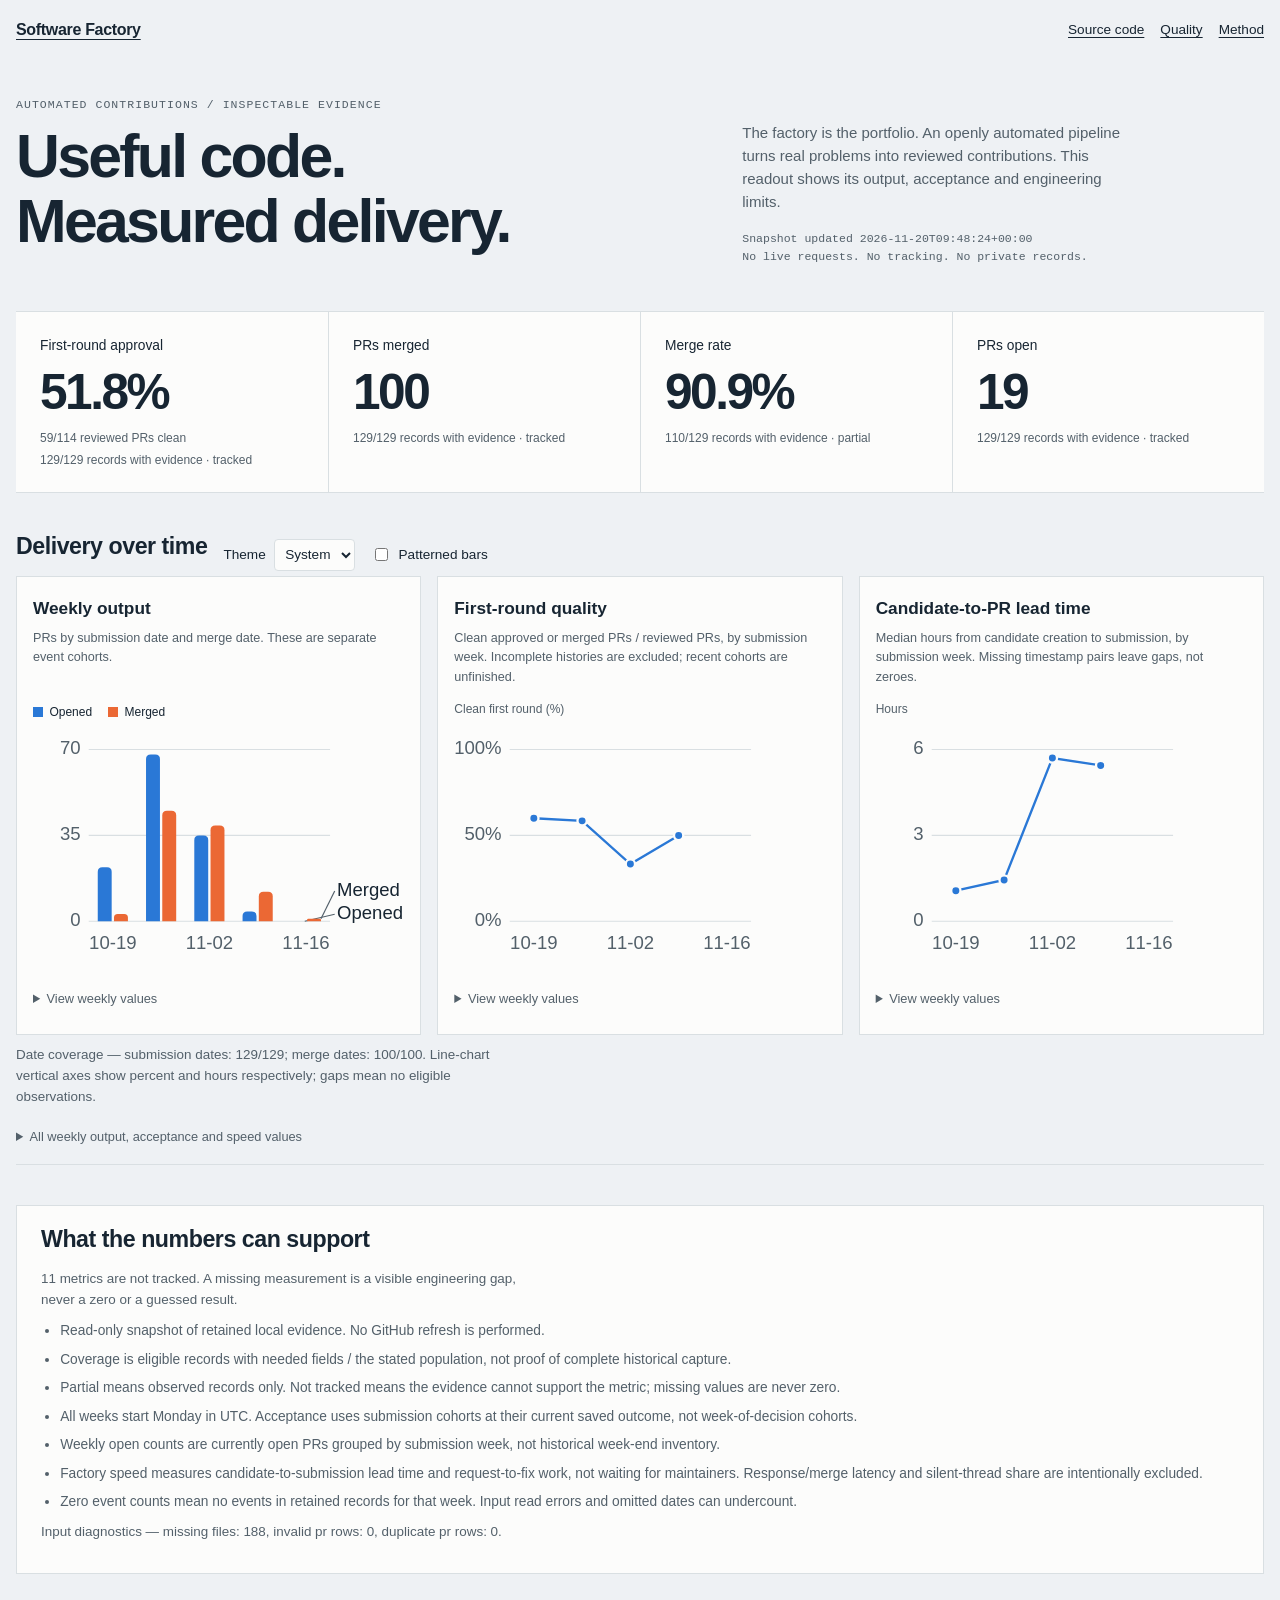
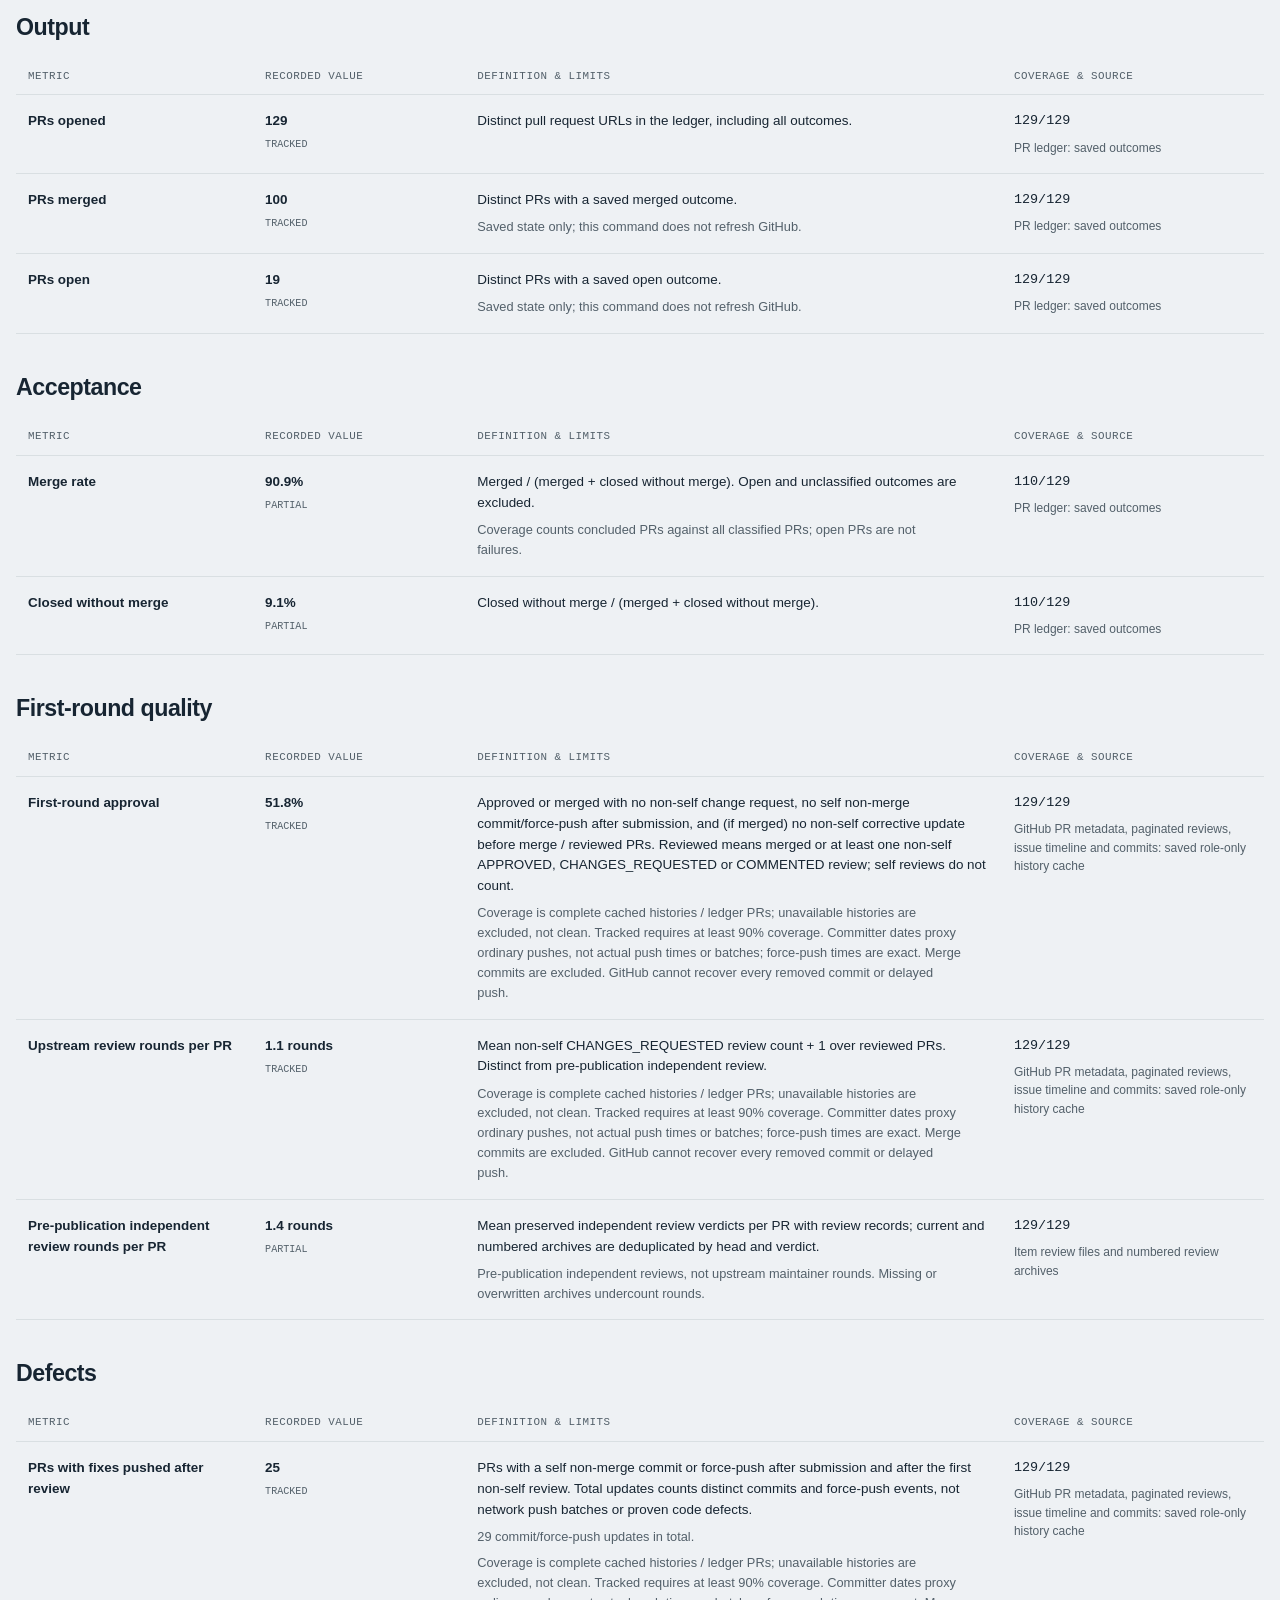
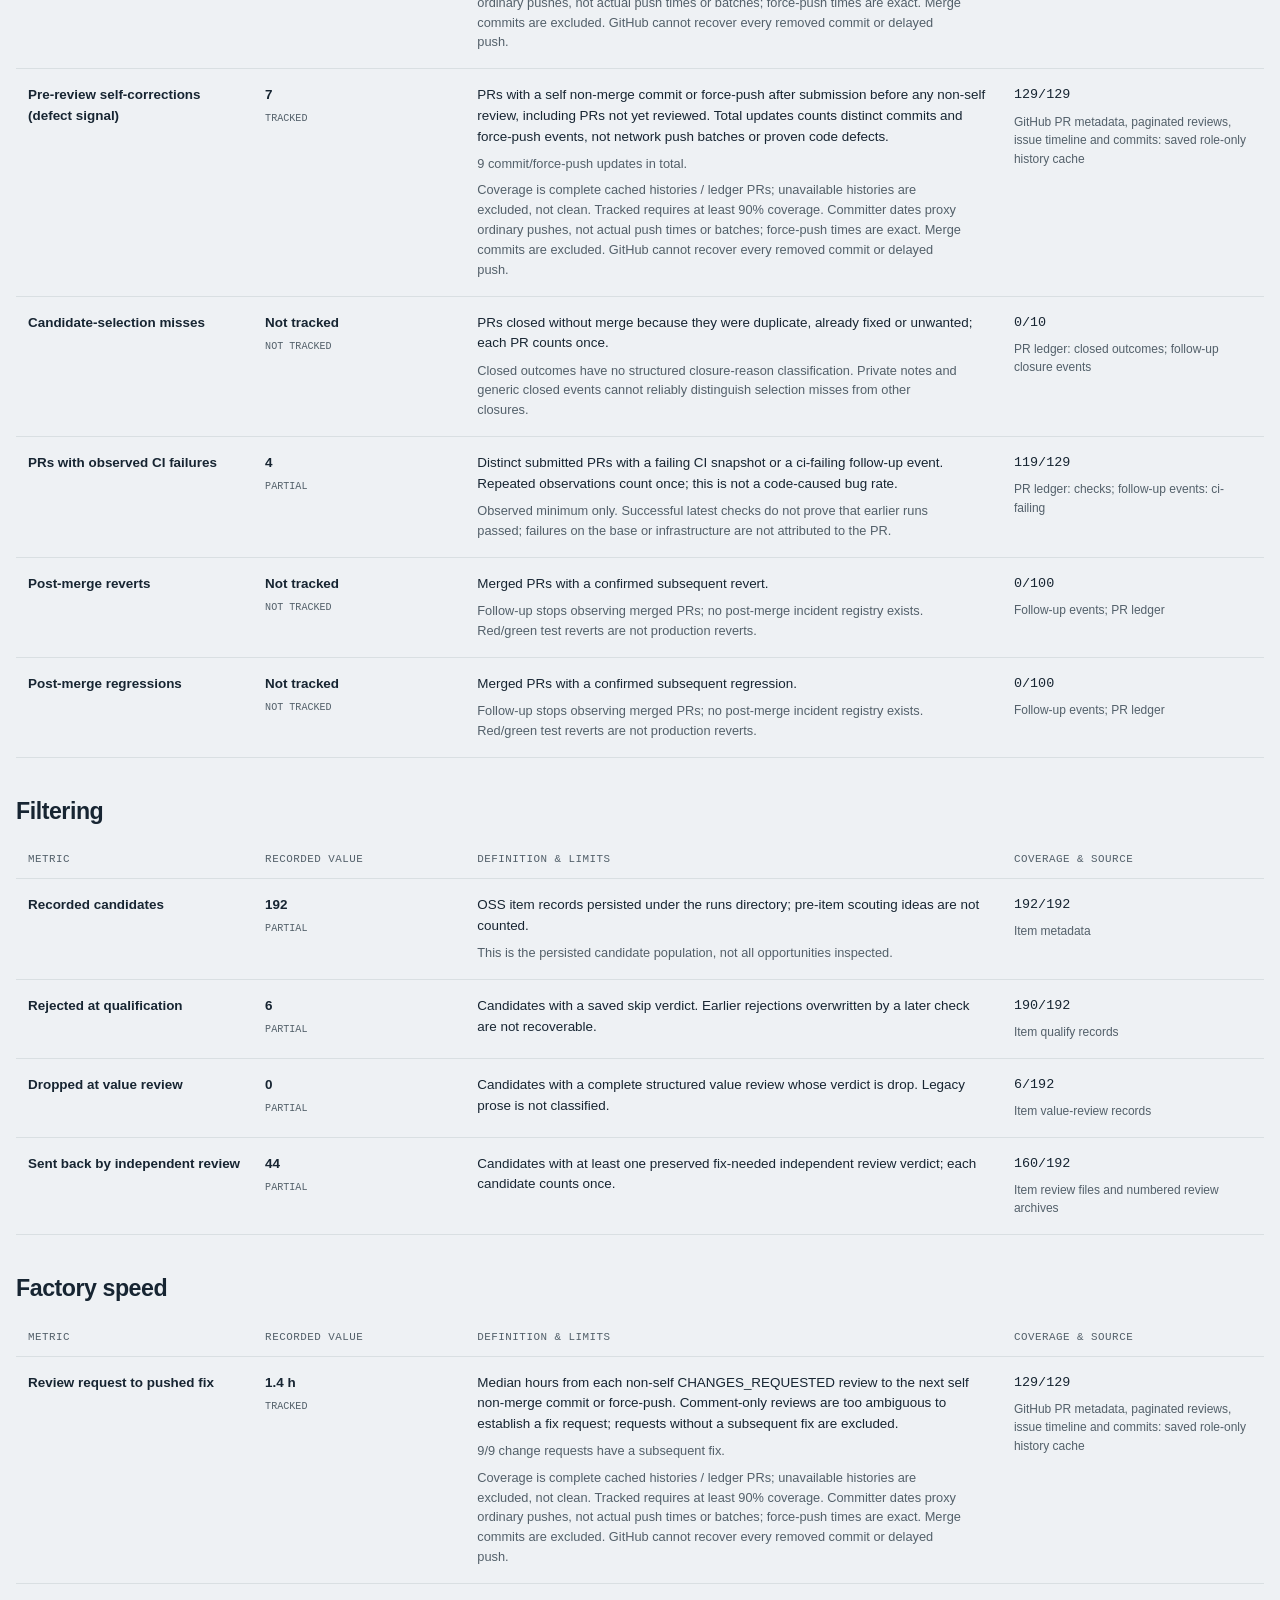
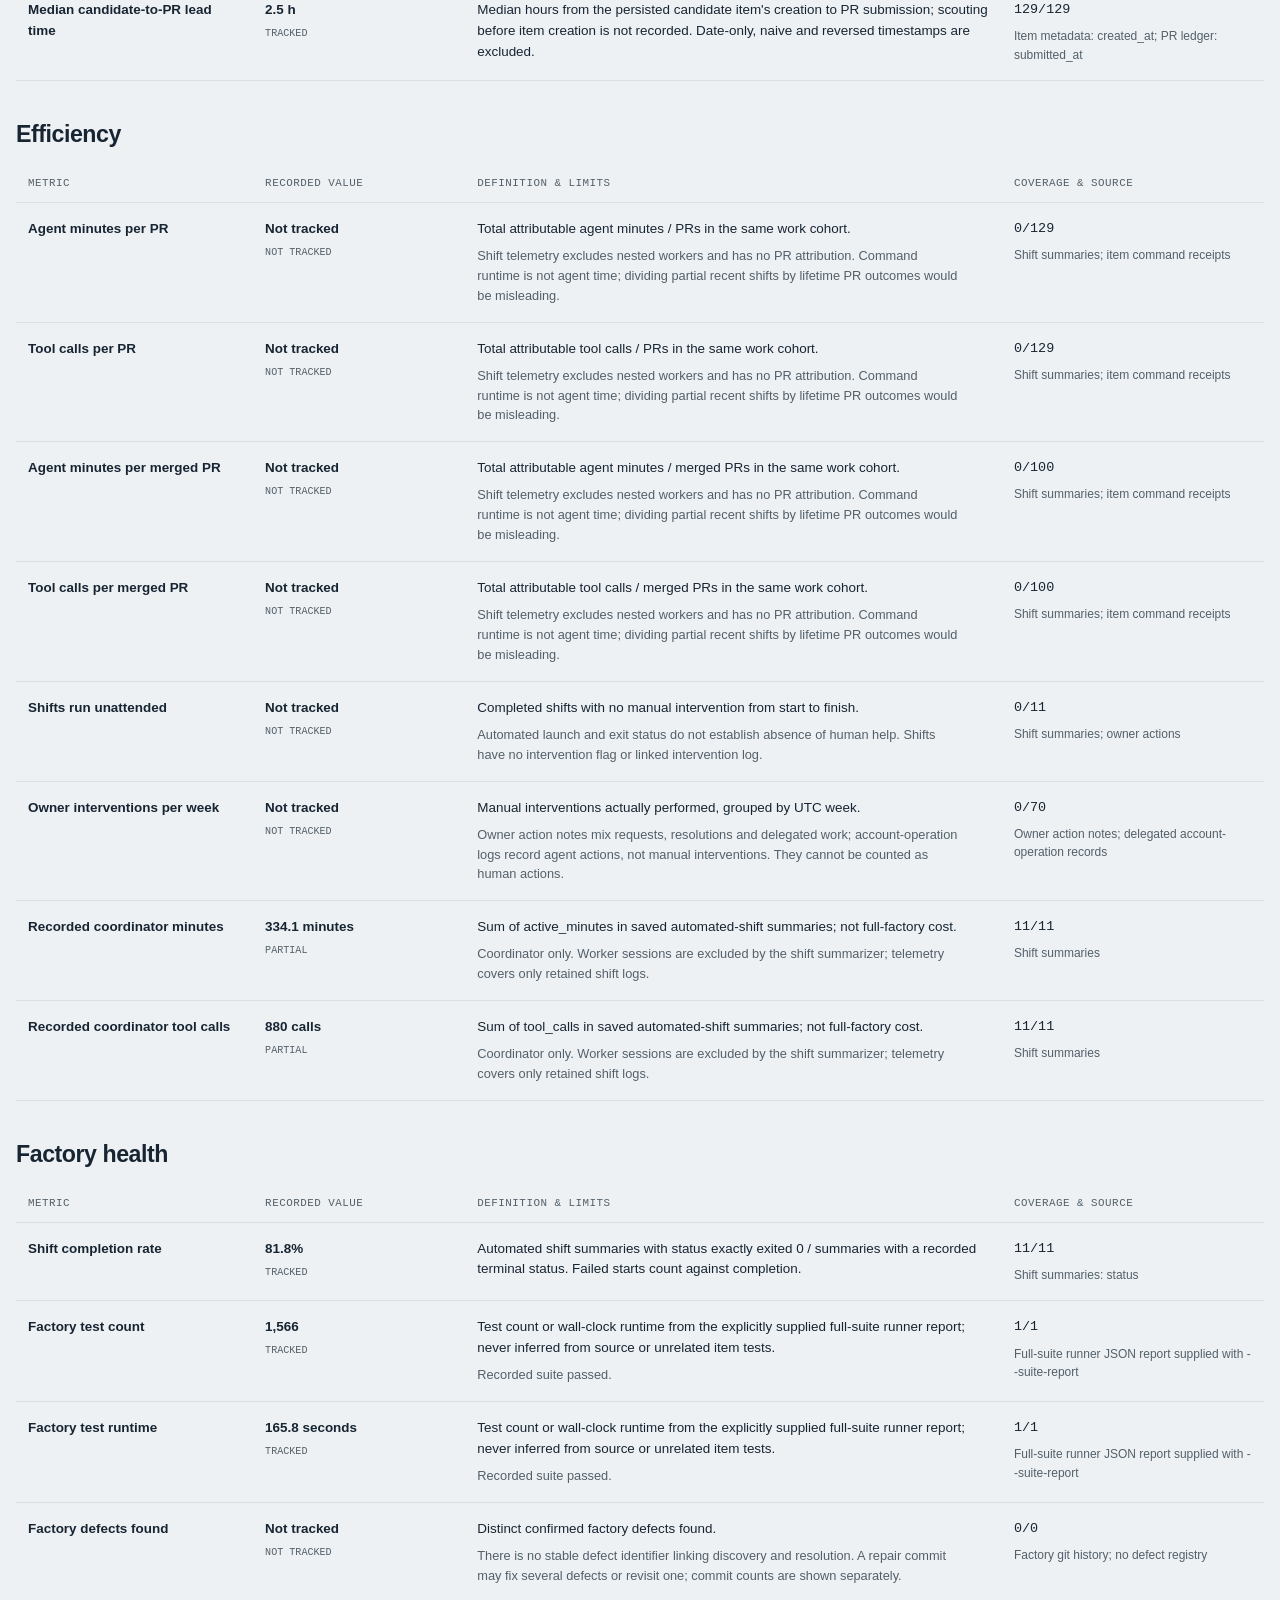
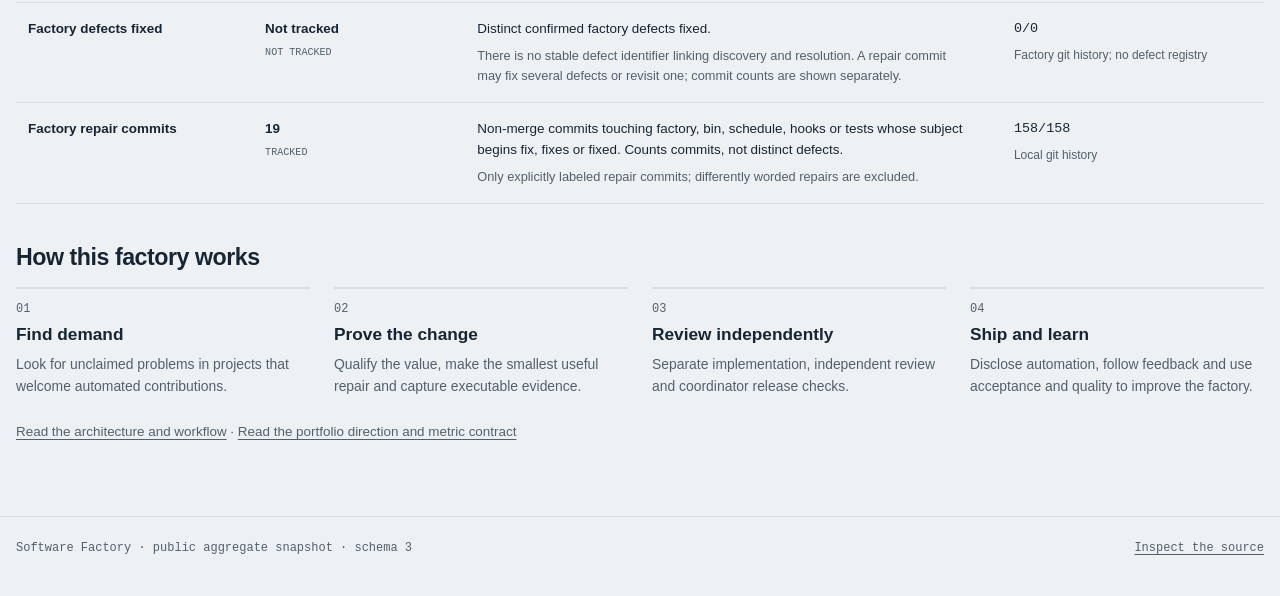
==== commit edcbd746: "Update public factory snapshot Factory-Public-Snapshot: 1" ====
--- a/site/index.html
+++ b/site/index.html
@@ -97,15 +97,15 @@
 <body>
 <header class="wrap"><a class="brand" href="https://clean99.github.io/software-factory/">Software Factory</a><nav aria-label="Main navigation"><a href="https://github.com/clean99/software-factory">Source code</a><a href="#first-round-quality">Quality</a><a href="#method">Method</a></nav></header>
 <main class="wrap">
-<section class="hero"><div><div class="eyebrow">Automated contributions / inspectable evidence</div><h1>Useful code.<br>Measured delivery.</h1></div><div><p>The factory is the portfolio. An openly automated pipeline turns real problems into reviewed contributions. This readout shows its output, acceptance and engineering limits.</p><div class="asof">Snapshot updated <time>2026-11-20T09:44:15+00:00</time><br>No live requests. No tracking. No private records.</div></div></section>
+<section class="hero"><div><div class="eyebrow">Automated contributions / inspectable evidence</div><h1>Useful code.<br>Measured delivery.</h1></div><div><p>The factory is the portfolio. An openly automated pipeline turns real problems into reviewed contributions. This readout shows its output, acceptance and engineering limits.</p><div class="asof">Snapshot updated <time>2026-11-20T09:48:24+00:00</time><br>No live requests. No tracking. No private records.</div></div></section>
 <section class="stats" aria-label="Headline outcomes"><div class="stat"><span class="stat-label">First-round approval</span><strong>51.8%</strong><small>59/114 reviewed PRs clean</small><small>129/129 records with evidence · tracked</small></div><div class="stat"><span class="stat-label">PRs merged</span><strong>100</strong><small>129/129 records with evidence · tracked</small></div><div class="stat"><span class="stat-label">Merge rate</span><strong>90.9%</strong><small>110/129 records with evidence · partial</small></div><div class="stat"><span class="stat-label">PRs open</span><strong>19</strong><small>129/129 records with evidence · tracked</small></div></section>
 <section aria-labelledby="weekly-title"><div class="controls"><h2 id="weekly-title">Delivery over time</h2><label for="theme">Theme <select id="theme"><option value="system">System</option><option value="light">Light</option><option value="dark">Dark</option></select></label><label for="texture"><input id="texture" type="checkbox">Patterned bars</label></div><div class="charts"><section class="chart"><h3>Weekly output</h3><p class="chart-note">PRs by submission date and merge date. These are separate event cohorts.</p><div class="legend"><span><i class="swatch series-1"></i>Opened</span><span><i class="swatch series-2"></i>Merged</span></div><svg viewBox="0 0 320 220" role="img" aria-label="Weekly output; exact values in the table below"><title>Weekly output</title><defs><pattern id="bar-texture" width="6" height="6" patternUnits="userSpaceOnUse" patternTransform="rotate(45)"><path d="M0 0V6" class="texture-line"/></pattern></defs><path class="grid-line" d="M48 170.00H256"/><text class="axis" x="41" y="174.00" text-anchor="end">0</text><path class="grid-line" d="M48 96.00H256"/><text class="axis" x="41" y="100.00" text-anchor="end">35</text><path class="grid-line" d="M48 22.00H256"/><text class="axis" x="41" y="26.00" text-anchor="end">70</text><g class="mark-group" tabindex="0" data-tip="2026-10-19: Opened 22; Merged 3"><title>2026-10-19: Opened 22; Merged 3</title><path class="crosshair" d="M68.80 22V170"/><path class="series-1 bar" d="M55.80 170V127.49Q55.80 123.49 59.80 123.49H63.80Q67.80 123.49 67.80 127.49V170Z"/><path class="series-2 bar" d="M69.80 170V166.83Q69.80 163.66 72.97 163.66H78.63Q81.80 163.66 81.80 166.83V170Z"/><path class="texture" d="M69.80 170V166.83Q69.80 163.66 72.97 163.66H78.63Q81.80 163.66 81.80 166.83V170Z" fill="url(#bar-texture)"/><rect class="hit-area" x="48.00" y="22" width="41.60" height="148"/></g><text class="axis date-axis" x="68.80" y="194" text-anchor="middle">10-19</text><g class="mark-group" tabindex="0" data-tip="2026-10-26: Opened 68; Merged 45"><title>2026-10-26: Opened 68; Merged 45</title><path class="crosshair" d="M110.40 22V170"/><path class="series-1 bar" d="M97.40 170V30.23Q97.40 26.23 101.40 26.23H105.40Q109.40 26.23 109.40 30.23V170Z"/><path class="series-2 bar" d="M111.40 170V78.86Q111.40 74.86 115.40 74.86H119.40Q123.40 74.86 123.40 78.86V170Z"/><path class="texture" d="M111.40 170V78.86Q111.40 74.86 115.40 74.86H119.40Q123.40 74.86 123.40 78.86V170Z" fill="url(#bar-texture)"/><rect class="hit-area" x="89.60" y="22" width="41.60" height="148"/></g><g class="mark-group" tabindex="0" data-tip="2026-11-02: Opened 35; Merged 39"><title>2026-11-02: Opened 35; Merged 39</title><path class="crosshair" d="M152.00 22V170"/><path class="series-1 bar" d="M139.00 170V100.00Q139.00 96.00 143.00 96.00H147.00Q151.00 96.00 151.00 100.00V170Z"/><path class="series-2 bar" d="M153.00 170V91.54Q153.00 87.54 157.00 87.54H161.00Q165.00 87.54 165.00 91.54V170Z"/><path class="texture" d="M153.00 170V91.54Q153.00 87.54 157.00 87.54H161.00Q165.00 87.54 165.00 91.54V170Z" fill="url(#bar-texture)"/><rect class="hit-area" x="131.20" y="22" width="41.60" height="148"/></g><text class="axis date-axis" x="152.00" y="194" text-anchor="middle">11-02</text><g class="mark-group" tabindex="0" data-tip="2026-11-09: Opened 4; Merged 12"><title>2026-11-09: Opened 4; Merged 12</title><path class="crosshair" d="M193.60 22V170"/><path class="series-1 bar" d="M180.60 170V165.54Q180.60 161.54 184.60 161.54H188.60Q192.60 161.54 192.60 165.54V170Z"/><path class="series-2 bar" d="M194.60 170V148.63Q194.60 144.63 198.60 144.63H202.60Q206.60 144.63 206.60 148.63V170Z"/><path class="texture" d="M194.60 170V148.63Q194.60 144.63 198.60 144.63H202.60Q206.60 144.63 206.60 148.63V170Z" fill="url(#bar-texture)"/><rect class="hit-area" x="172.80" y="22" width="41.60" height="148"/></g><g class="mark-group" tabindex="0" data-tip="2026-11-16: Opened 0; Merged 1"><title>2026-11-16: Opened 0; Merged 1</title><path class="crosshair" d="M235.20 22V170"/><path class="series-1 bar" d="M222.20 170V170.00Q222.20 170.00 222.20 170.00H234.20Q234.20 170.00 234.20 170.00V170Z"/><path class="label-leader" d="M234.20 170.00L260 164.00"/><text class="direct-label" x="262" y="168.00">Opened</text><path class="series-2 bar" d="M236.20 170V168.94Q236.20 167.89 237.26 167.89H247.14Q248.20 167.89 248.20 168.94V170Z"/><path class="texture" d="M236.20 170V168.94Q236.20 167.89 237.26 167.89H247.14Q248.20 167.89 248.20 168.94V170Z" fill="url(#bar-texture)"/><path class="label-leader" d="M248.20 167.89L260 144.00"/><text class="direct-label" x="262" y="148.00">Merged</text><rect class="hit-area" x="214.40" y="22" width="41.60" height="148"/></g><text class="axis date-axis" x="235.20" y="194" text-anchor="middle">11-16</text></svg><div class="tooltip" hidden></div><details><summary>View weekly values</summary><div class="table-scroll"><table><thead><tr><th scope="col">Week (UTC)</th><th scope="col">Opened</th><th scope="col">Merged</th></tr></thead><tbody><tr><td>2026-10-19</td><td>22</td><td>3</td></tr><tr><td>2026-10-26</td><td>68</td><td>45</td></tr><tr><td>2026-11-02</td><td>35</td><td>39</td></tr><tr><td>2026-11-09</td><td>4</td><td>12</td></tr><tr><td>2026-11-16</td><td>0</td><td>1</td></tr></tbody></table></div></details></section><section class="chart"><h3>First-round quality</h3><p class="chart-note">Clean approved or merged PRs / reviewed PRs, by submission week. Incomplete histories are excluded; recent cohorts are unfinished.</p><div class="chart-unit">Clean first round (%)</div><svg viewBox="0 0 320 220" role="img" aria-label="First-round quality; exact values in the table below"><title>First-round quality</title><path class="grid-line" d="M48 170.00H256"/><text class="axis" x="41" y="174.00" text-anchor="end">0%</text><path class="grid-line" d="M48 96.00H256"/><text class="axis" x="41" y="100.00" text-anchor="end">50%</text><path class="grid-line" d="M48 22.00H256"/><text class="axis" x="41" y="26.00" text-anchor="end">100%</text><path class="series-1 trend" d="M68.80 81.20 L110.40 83.48 L152.00 120.67 L193.60 96.00"/><g class="mark-group" tabindex="0" data-tip="2026-10-19: Clean first round 60.0%"><title>2026-10-19: Clean first round 60.0%</title><path class="crosshair" d="M68.80 22V170"/><circle class="series-1 point" cx="68.80" cy="81.20" r="4"/><rect class="hit-area" x="48.00" y="22" width="41.60" height="148"/></g><text class="axis date-axis" x="68.80" y="194" text-anchor="middle">10-19</text><g class="mark-group" tabindex="0" data-tip="2026-10-26: Clean first round 58.5%"><title>2026-10-26: Clean first round 58.5%</title><path class="crosshair" d="M110.40 22V170"/><circle class="series-1 point" cx="110.40" cy="83.48" r="4"/><rect class="hit-area" x="89.60" y="22" width="41.60" height="148"/></g><g class="mark-group" tabindex="0" data-tip="2026-11-02: Clean first round 33.3%"><title>2026-11-02: Clean first round 33.3%</title><path class="crosshair" d="M152.00 22V170"/><circle class="series-1 point" cx="152.00" cy="120.67" r="4"/><rect class="hit-area" x="131.20" y="22" width="41.60" height="148"/></g><text class="axis date-axis" x="152.00" y="194" text-anchor="middle">11-02</text><g class="mark-group" tabindex="0" data-tip="2026-11-09: Clean first round 50.0%"><title>2026-11-09: Clean first round 50.0%</title><path class="crosshair" d="M193.60 22V170"/><circle class="series-1 point" cx="193.60" cy="96.00" r="4"/><rect class="hit-area" x="172.80" y="22" width="41.60" height="148"/></g><g class="mark-group" tabindex="0" data-tip="2026-11-16: Clean first round Not tracked"><title>2026-11-16: Clean first round Not tracked</title><path class="crosshair" d="M235.20 22V170"/><rect class="hit-area" x="214.40" y="22" width="41.60" height="148"/></g><text class="axis date-axis" x="235.20" y="194" text-anchor="middle">11-16</text></svg><div class="tooltip" hidden></div><details><summary>View weekly values</summary><div class="table-scroll"><table><thead><tr><th scope="col">Week (UTC)</th><th scope="col">Clean first round</th></tr></thead><tbody><tr><td>2026-10-19</td><td>60.0%</td></tr><tr><td>2026-10-26</td><td>58.5%</td></tr><tr><td>2026-11-02</td><td>33.3%</td></tr><tr><td>2026-11-09</td><td>50.0%</td></tr><tr><td>2026-11-16</td><td>Not tracked</td></tr></tbody></table></div></details></section><section class="chart"><h3>Candidate-to-PR lead time</h3><p class="chart-note">Median hours from candidate creation to submission, by submission week. Missing timestamp pairs leave gaps, not zeroes.</p><div class="chart-unit">Hours</div><svg viewBox="0 0 320 220" role="img" aria-label="Candidate-to-PR lead time; exact values in the table below"><title>Candidate-to-PR lead time</title><path class="grid-line" d="M48 170.00H256"/><text class="axis" x="41" y="174.00" text-anchor="end">0</text><path class="grid-line" d="M48 96.00H256"/><text class="axis" x="41" y="100.00" text-anchor="end">3</text><path class="grid-line" d="M48 22.00H256"/><text class="axis" x="41" y="26.00" text-anchor="end">6</text><path class="series-1 trend" d="M68.80 143.61 L110.40 134.43 L152.00 29.35 L193.60 35.69"/><g class="mark-group" tabindex="0" data-tip="2026-10-19: Median hours 1.1 h"><title>2026-10-19: Median hours 1.1 h</title><path class="crosshair" d="M68.80 22V170"/><circle class="series-1 point" cx="68.80" cy="143.61" r="4"/><rect class="hit-area" x="48.00" y="22" width="41.60" height="148"/></g><text class="axis date-axis" x="68.80" y="194" text-anchor="middle">10-19</text><g class="mark-group" tabindex="0" data-tip="2026-10-26: Median hours 1.4 h"><title>2026-10-26: Median hours 1.4 h</title><path class="crosshair" d="M110.40 22V170"/><circle class="series-1 point" cx="110.40" cy="134.43" r="4"/><rect class="hit-area" x="89.60" y="22" width="41.60" height="148"/></g><g class="mark-group" tabindex="0" data-tip="2026-11-02: Median hours 5.7 h"><title>2026-11-02: Median hours 5.7 h</title><path class="crosshair" d="M152.00 22V170"/><circle class="series-1 point" cx="152.00" cy="29.35" r="4"/><rect class="hit-area" x="131.20" y="22" width="41.60" height="148"/></g><text class="axis date-axis" x="152.00" y="194" text-anchor="middle">11-02</text><g class="mark-group" tabindex="0" data-tip="2026-11-09: Median hours 5.4 h"><title>2026-11-09: Median hours 5.4 h</title><path class="crosshair" d="M193.60 22V170"/><circle class="series-1 point" cx="193.60" cy="35.69" r="4"/><rect class="hit-area" x="172.80" y="22" width="41.60" height="148"/></g><g class="mark-group" tabindex="0" data-tip="2026-11-16: Median hours Not tracked"><title>2026-11-16: Median hours Not tracked</title><path class="crosshair" d="M235.20 22V170"/><rect class="hit-area" x="214.40" y="22" width="41.60" height="148"/></g><text class="axis date-axis" x="235.20" y="194" text-anchor="middle">11-16</text></svg><div class="tooltip" hidden></div><details><summary>View weekly values</summary><div class="table-scroll"><table><thead><tr><th scope="col">Week (UTC)</th><th scope="col">Median hours</th></tr></thead><tbody><tr><td>2026-10-19</td><td>1.1 h</td></tr><tr><td>2026-10-26</td><td>1.4 h</td></tr><tr><td>2026-11-02</td><td>5.7 h</td></tr><tr><td>2026-11-09</td><td>5.4 h</td></tr><tr><td>2026-11-16</td><td>Not tracked</td></tr></tbody></table></div></details></section></div><p class="note">Date coverage — submission dates: 129/129; merge dates: 100/100. Line-chart vertical axes show percent and hours respectively; gaps mean no eligible observations.</p><details class="weekly"><summary>All weekly output, acceptance and speed values</summary><div class="table-scroll"><table><thead><tr><th scope="col">Week (UTC)</th><th scope="col">Opened</th><th scope="col">Merged</th><th scope="col">Currently open¹</th><th scope="col">Concluded cohort²</th><th scope="col">Cohort merge rate</th><th scope="col">Closed share</th><th scope="col">First-round approval</th><th scope="col">Clean / reviewed</th><th scope="col">History coverage</th><th scope="col">Median lead</th><th scope="col">Lead samples</th><th scope="col">Request to fix</th><th scope="col">Owner interventions</th></tr></thead><tbody><tr><td>2026-10-19</td><td>22</td><td>3</td><td>7</td><td>15</td><td>86.7%</td><td>13.3%</td><td>60.0%</td><td>9/15</td><td>22/22</td><td>1.1 h</td><td>22</td><td>10.1 h</td><td>Not tracked</td></tr><tr><td>2026-10-26</td><td>68</td><td>45</td><td>7</td><td>61</td><td>91.8%</td><td>8.2%</td><td>58.5%</td><td>38/65</td><td>68/68</td><td>1.4 h</td><td>68</td><td>0.9 h</td><td>Not tracked</td></tr><tr><td>2026-11-02</td><td>35</td><td>39</td><td>5</td><td>30</td><td>90.0%</td><td>10.0%</td><td>33.3%</td><td>10/30</td><td>35/35</td><td>5.7 h</td><td>35</td><td>6.8 h</td><td>Not tracked</td></tr><tr><td>2026-11-09</td><td>4</td><td>12</td><td>0</td><td>4</td><td>100.0%</td><td>0.0%</td><td>50.0%</td><td>2/4</td><td>4/4</td><td>5.4 h</td><td>4</td><td>Not tracked</td><td>Not tracked</td></tr><tr><td>2026-11-16</td><td>0</td><td>1</td><td>0</td><td>0</td><td>Not tracked</td><td>Not tracked</td><td>Not tracked</td><td>0/0</td><td>0/0</td><td>Not tracked</td><td>0</td><td>Not tracked</td><td>Not tracked</td></tr></tbody></table></div><p class="note">¹ Currently open PRs by submission week, not historical inventory. ² Merged or closed without merge, by submission week.</p></details></section>
 <section class="methods" id="method"><h2>What the numbers can support</h2><p class="note">11 metrics are not tracked. A missing measurement is a visible engineering gap, never a zero or a guessed result.</p><ul><li>Read-only snapshot of retained local evidence. No GitHub refresh is performed.</li><li>Coverage is eligible records with needed fields / the stated population, not proof of complete historical capture.</li><li>Partial means observed records only. Not tracked means the evidence cannot support the metric; missing values are never zero.</li><li>All weeks start Monday in UTC. Acceptance uses submission cohorts at their current saved outcome, not week-of-decision cohorts.</li><li>Weekly open counts are currently open PRs grouped by submission week, not historical week-end inventory.</li><li>Factory speed measures candidate-to-submission lead time and request-to-fix work, not waiting for maintainers. Response/merge latency and silent-thread share are intentionally excluded.</li><li>Zero event counts mean no events in retained records for that week. Input read errors and omitted dates can undercount.</li></ul><p class="note">Input diagnostics — missing files: 188, invalid pr rows: 0, duplicate pr rows: 0.</p></section>
-<section class="metrics-section" id="output"><h2>Output</h2><div class="table-scroll"><table><thead><tr><th scope="col">Metric</th><th scope="col">Recorded value</th><th scope="col">Definition &amp; limits</th><th scope="col">Coverage &amp; source</th></tr></thead><tbody><tr><td><span class="metric-name">PRs opened</span></td><td><strong>129</strong><span class="status">tracked</span></td><td>Distinct pull request URLs in the ledger, including all outcomes.</td><td><span class="coverage">129/129</span><small>PR ledger: saved outcomes</small></td></tr><tr><td><span class="metric-name">PRs merged</span></td><td><strong>100</strong><span class="status">tracked</span></td><td>Distinct PRs with a saved merged outcome.<p class="detail-note">Saved state only; this command does not refresh GitHub.</p></td><td><span class="coverage">129/129</span><small>PR ledger: saved outcomes</small></td></tr><tr><td><span class="metric-name">PRs open</span></td><td><strong>19</strong><span class="status">tracked</span></td><td>Distinct PRs with a saved open outcome.<p class="detail-note">Saved state only; this command does not refresh GitHub.</p></td><td><span class="coverage">129/129</span><small>PR ledger: saved outcomes</small></td></tr></tbody></table></div></section><section class="metrics-section" id="acceptance"><h2>Acceptance</h2><div class="table-scroll"><table><thead><tr><th scope="col">Metric</th><th scope="col">Recorded value</th><th scope="col">Definition &amp; limits</th><th scope="col">Coverage &amp; source</th></tr></thead><tbody><tr><td><span class="metric-name">Merge rate</span></td><td><strong>90.9%</strong><span class="status">partial</span></td><td>Merged / (merged + closed without merge). Open and unclassified outcomes are excluded.<p class="detail-note">Coverage counts concluded PRs against all classified PRs; open PRs are not failures.</p></td><td><span class="coverage">110/129</span><small>PR ledger: saved outcomes</small></td></tr><tr><td><span class="metric-name">Closed without merge</span></td><td><strong>9.1%</strong><span class="status">partial</span></td><td>Closed without merge / (merged + closed without merge).</td><td><span class="coverage">110/129</span><small>PR ledger: saved outcomes</small></td></tr></tbody></table></div></section><section class="metrics-section" id="first-round-quality"><h2>First-round quality</h2><div class="table-scroll"><table><thead><tr><th scope="col">Metric</th><th scope="col">Recorded value</th><th scope="col">Definition &amp; limits</th><th scope="col">Coverage &amp; source</th></tr></thead><tbody><tr><td><span class="metric-name">First-round approval</span></td><td><strong>51.8%</strong><span class="status">tracked</span></td><td>Approved or merged with no non-self change request, no self non-merge commit/force-push after submission, and (if merged) no non-self corrective update before merge / reviewed PRs. Reviewed means merged or at least one non-self APPROVED, CHANGES_REQUESTED or COMMENTED review; self reviews do not count.<p class="detail-note">Coverage is complete cached histories / ledger PRs; unavailable histories are excluded, not clean. Tracked requires at least 90% coverage. Committer dates proxy ordinary pushes, not actual push times or batches; force-push times are exact. Merge commits are excluded. GitHub cannot recover every removed commit or delayed push.</p></td><td><span class="coverage">129/129</span><small>GitHub PR metadata, paginated reviews, issue timeline and commits: saved role-only history cache</small></td></tr><tr><td><span class="metric-name">Upstream review rounds per PR</span></td><td><strong>1.1 rounds</strong><span class="status">tracked</span></td><td>Mean non-self CHANGES_REQUESTED review count + 1 over reviewed PRs. Distinct from pre-publication independent review.<p class="detail-note">Coverage is complete cached histories / ledger PRs; unavailable histories are excluded, not clean. Tracked requires at least 90% coverage. Committer dates proxy ordinary pushes, not actual push times or batches; force-push times are exact. Merge commits are excluded. GitHub cannot recover every removed commit or delayed push.</p></td><td><span class="coverage">129/129</span><small>GitHub PR metadata, paginated reviews, issue timeline and commits: saved role-only history cache</small></td></tr><tr><td><span class="metric-name">Pre-publication independent review rounds per PR</span></td><td><strong>1.4 rounds</strong><span class="status">partial</span></td><td>Mean preserved independent review verdicts per PR with review records; current and numbered archives are deduplicated by head and verdict.<p class="detail-note">Pre-publication independent reviews, not upstream maintainer rounds. Missing or overwritten archives undercount rounds.</p></td><td><span class="coverage">129/129</span><small>Item review files and numbered review archives</small></td></tr></tbody></table></div></section><section class="metrics-section" id="defects"><h2>Defects</h2><div class="table-scroll"><table><thead><tr><th scope="col">Metric</th><th scope="col">Recorded value</th><th scope="col">Definition &amp; limits</th><th scope="col">Coverage &amp; source</th></tr></thead><tbody><tr><td><span class="metric-name">PRs with fixes pushed after review</span></td><td><strong>25</strong><span class="status">tracked</span></td><td>PRs with a self non-merge commit or force-push after submission and after the first non-self review. Total updates counts distinct commits and force-push events, not network push batches or proven code defects.<p class="detail-note">29 commit/force-push updates in total.</p><p class="detail-note">Coverage is complete cached histories / ledger PRs; unavailable histories are excluded, not clean. Tracked requires at least 90% coverage. Committer dates proxy ordinary pushes, not actual push times or batches; force-push times are exact. Merge commits are excluded. GitHub cannot recover every removed commit or delayed push.</p></td><td><span class="coverage">129/129</span><small>GitHub PR metadata, paginated reviews, issue timeline and commits: saved role-only history cache</small></td></tr><tr><td><span class="metric-name">Pre-review self-corrections (defect signal)</span></td><td><strong>7</strong><span class="status">tracked</span></td><td>PRs with a self non-merge commit or force-push after submission before any non-self review, including PRs not yet reviewed. Total updates counts distinct commits and force-push events, not network push batches or proven code defects.<p class="detail-note">9 commit/force-push updates in total.</p><p class="detail-note">Coverage is complete cached histories / ledger PRs; unavailable histories are excluded, not clean. Tracked requires at least 90% coverage. Committer dates proxy ordinary pushes, not actual push times or batches; force-push times are exact. Merge commits are excluded. GitHub cannot recover every removed commit or delayed push.</p></td><td><span class="coverage">129/129</span><small>GitHub PR metadata, paginated reviews, issue timeline and commits: saved role-only history cache</small></td></tr><tr><td><span class="metric-name">Candidate-selection misses</span></td><td><strong>Not tracked</strong><span class="status">not tracked</span></td><td>PRs closed without merge because they were duplicate, already fixed or unwanted; each PR counts once.<p class="detail-note">Closed outcomes have no structured closure-reason classification. Private notes and generic closed events cannot reliably distinguish selection misses from other closures.</p></td><td><span class="coverage">0/10</span><small>PR ledger: closed outcomes; follow-up closure events</small></td></tr><tr><td><span class="metric-name">PRs with observed CI failures</span></td><td><strong>4</strong><span class="status">partial</span></td><td>Distinct submitted PRs with a failing CI snapshot or a ci-failing follow-up event. Repeated observations count once; this is not a code-caused bug rate.<p class="detail-note">Observed minimum only. Successful latest checks do not prove that earlier runs passed; failures on the base or infrastructure are not attributed to the PR.</p></td><td><span class="coverage">119/129</span><small>PR ledger: checks; follow-up events: ci-failing</small></td></tr><tr><td><span class="metric-name">Post-merge reverts</span></td><td><strong>Not tracked</strong><span class="status">not tracked</span></td><td>Merged PRs with a confirmed subsequent revert.<p class="detail-note">Follow-up stops observing merged PRs; no post-merge incident registry exists. Red/green test reverts are not production reverts.</p></td><td><span class="coverage">0/100</span><small>Follow-up events; PR ledger</small></td></tr><tr><td><span class="metric-name">Post-merge regressions</span></td><td><strong>Not tracked</strong><span class="status">not tracked</span></td><td>Merged PRs with a confirmed subsequent regression.<p class="detail-note">Follow-up stops observing merged PRs; no post-merge incident registry exists. Red/green test reverts are not production reverts.</p></td><td><span class="coverage">0/100</span><small>Follow-up events; PR ledger</small></td></tr></tbody></table></div></section><section class="metrics-section" id="filtering"><h2>Filtering</h2><div class="table-scroll"><table><thead><tr><th scope="col">Metric</th><th scope="col">Recorded value</th><th scope="col">Definition &amp; limits</th><th scope="col">Coverage &amp; source</th></tr></thead><tbody><tr><td><span class="metric-name">Recorded candidates</span></td><td><strong>192</strong><span class="status">partial</span></td><td>OSS item records persisted under the runs directory; pre-item scouting ideas are not counted.<p class="detail-note">This is the persisted candidate population, not all opportunities inspected.</p></td><td><span class="coverage">192/192</span><small>Item metadata</small></td></tr><tr><td><span class="metric-name">Rejected at qualification</span></td><td><strong>6</strong><span class="status">partial</span></td><td>Candidates with a saved skip verdict. Earlier rejections overwritten by a later check are not recoverable.</td><td><span class="coverage">190/192</span><small>Item qualify records</small></td></tr><tr><td><span class="metric-name">Dropped at value review</span></td><td><strong>0</strong><span class="status">partial</span></td><td>Candidates with a complete structured value review whose verdict is drop. Legacy prose is not classified.</td><td><span class="coverage">6/192</span><small>Item value-review records</small></td></tr><tr><td><span class="metric-name">Sent back by independent review</span></td><td><strong>44</strong><span class="status">partial</span></td><td>Candidates with at least one preserved fix-needed independent review verdict; each candidate counts once.</td><td><span class="coverage">160/192</span><small>Item review files and numbered review archives</small></td></tr></tbody></table></div></section><section class="metrics-section" id="factory-speed"><h2>Factory speed</h2><div class="table-scroll"><table><thead><tr><th scope="col">Metric</th><th scope="col">Recorded value</th><th scope="col">Definition &amp; limits</th><th scope="col">Coverage &amp; source</th></tr></thead><tbody><tr><td><span class="metric-name">Review request to pushed fix</span></td><td><strong>1.4 h</strong><span class="status">tracked</span></td><td>Median hours from each non-self CHANGES_REQUESTED review to the next self non-merge commit or force-push. Comment-only reviews are too ambiguous to establish a fix request; requests without a subsequent fix are excluded.<p class="detail-note">9/9 change requests have a subsequent fix.</p><p class="detail-note">Coverage is complete cached histories / ledger PRs; unavailable histories are excluded, not clean. Tracked requires at least 90% coverage. Committer dates proxy ordinary pushes, not actual push times or batches; force-push times are exact. Merge commits are excluded. GitHub cannot recover every removed commit or delayed push.</p></td><td><span class="coverage">129/129</span><small>GitHub PR metadata, paginated reviews, issue timeline and commits: saved role-only history cache</small></td></tr><tr><td><span class="metric-name">Median candidate-to-PR lead time</span></td><td><strong>2.5 h</strong><span class="status">tracked</span></td><td>Median hours from the persisted candidate item&#x27;s creation to PR submission; scouting before item creation is not recorded. Date-only, naive and reversed timestamps are excluded.</td><td><span class="coverage">129/129</span><small>Item metadata: created_at; PR ledger: submitted_at</small></td></tr></tbody></table></div></section><section class="metrics-section" id="efficiency"><h2>Efficiency</h2><div class="table-scroll"><table><thead><tr><th scope="col">Metric</th><th scope="col">Recorded value</th><th scope="col">Definition &amp; limits</th><th scope="col">Coverage &amp; source</th></tr></thead><tbody><tr><td><span class="metric-name">Agent minutes per PR</span></td><td><strong>Not tracked</strong><span class="status">not tracked</span></td><td>Total attributable agent minutes / PRs in the same work cohort.<p class="detail-note">Shift telemetry excludes nested workers and has no PR attribution. Command runtime is not agent time; dividing partial recent shifts by lifetime PR outcomes would be misleading.</p></td><td><span class="coverage">0/129</span><small>Shift summaries; item command receipts</small></td></tr><tr><td><span class="metric-name">Tool calls per PR</span></td><td><strong>Not tracked</strong><span class="status">not tracked</span></td><td>Total attributable tool calls / PRs in the same work cohort.<p class="detail-note">Shift telemetry excludes nested workers and has no PR attribution. Command runtime is not agent time; dividing partial recent shifts by lifetime PR outcomes would be misleading.</p></td><td><span class="coverage">0/129</span><small>Shift summaries; item command receipts</small></td></tr><tr><td><span class="metric-name">Agent minutes per merged PR</span></td><td><strong>Not tracked</strong><span class="status">not tracked</span></td><td>Total attributable agent minutes / merged PRs in the same work cohort.<p class="detail-note">Shift telemetry excludes nested workers and has no PR attribution. Command runtime is not agent time; dividing partial recent shifts by lifetime PR outcomes would be misleading.</p></td><td><span class="coverage">0/100</span><small>Shift summaries; item command receipts</small></td></tr><tr><td><span class="metric-name">Tool calls per merged PR</span></td><td><strong>Not tracked</strong><span class="status">not tracked</span></td><td>Total attributable tool calls / merged PRs in the same work cohort.<p class="detail-note">Shift telemetry excludes nested workers and has no PR attribution. Command runtime is not agent time; dividing partial recent shifts by lifetime PR outcomes would be misleading.</p></td><td><span class="coverage">0/100</span><small>Shift summaries; item command receipts</small></td></tr><tr><td><span class="metric-name">Shifts run unattended</span></td><td><strong>Not tracked</strong><span class="status">not tracked</span></td><td>Completed shifts with no manual intervention from start to finish.<p class="detail-note">Automated launch and exit status do not establish absence of human help. Shifts have no intervention flag or linked intervention log.</p></td><td><span class="coverage">0/11</span><small>Shift summaries; owner actions</small></td></tr><tr><td><span class="metric-name">Owner interventions per week</span></td><td><strong>Not tracked</strong><span class="status">not tracked</span></td><td>Manual interventions actually performed, grouped by UTC week.<p class="detail-note">Owner action notes mix requests, resolutions and delegated work; account-operation logs record agent actions, not manual interventions. They cannot be counted as human actions.</p></td><td><span class="coverage">0/70</span><small>Owner action notes; delegated account-operation records</small></td></tr><tr><td><span class="metric-name">Recorded coordinator minutes</span></td><td><strong>334.1 minutes</strong><span class="status">partial</span></td><td>Sum of active_minutes in saved automated-shift summaries; not full-factory cost.<p class="detail-note">Coordinator only. Worker sessions are excluded by the shift summarizer; telemetry covers only retained shift logs.</p></td><td><span class="coverage">11/11</span><small>Shift summaries</small></td></tr><tr><td><span class="metric-name">Recorded coordinator tool calls</span></td><td><strong>880 calls</strong><span class="status">partial</span></td><td>Sum of tool_calls in saved automated-shift summaries; not full-factory cost.<p class="detail-note">Coordinator only. Worker sessions are excluded by the shift summarizer; telemetry covers only retained shift logs.</p></td><td><span class="coverage">11/11</span><small>Shift summaries</small></td></tr></tbody></table></div></section><section class="metrics-section" id="factory-health"><h2>Factory health</h2><div class="table-scroll"><table><thead><tr><th scope="col">Metric</th><th scope="col">Recorded value</th><th scope="col">Definition &amp; limits</th><th scope="col">Coverage &amp; source</th></tr></thead><tbody><tr><td><span class="metric-name">Shift completion rate</span></td><td><strong>81.8%</strong><span class="status">tracked</span></td><td>Automated shift summaries with status exactly exited 0 / summaries with a recorded terminal status. Failed starts count against completion.</td><td><span class="coverage">11/11</span><small>Shift summaries: status</small></td></tr><tr><td><span class="metric-name">Factory test count</span></td><td><strong>1,551</strong><span class="status">tracked</span></td><td>Test count or wall-clock runtime from the explicitly supplied full-suite runner report; never inferred from source or unrelated item tests.<p class="detail-note">Recorded suite passed.</p></td><td><span class="coverage">1/1</span><small>Full-suite runner JSON report supplied with --suite-report</small></td></tr><tr><td><span class="metric-name">Factory test runtime</span></td><td><strong>173.8 seconds</strong><span class="status">tracked</span></td><td>Test count or wall-clock runtime from the explicitly supplied full-suite runner report; never inferred from source or unrelated item tests.<p class="detail-note">Recorded suite passed.</p></td><td><span class="coverage">1/1</span><small>Full-suite runner JSON report supplied with --suite-report</small></td></tr><tr><td><span class="metric-name">Factory defects found</span></td><td><strong>Not tracked</strong><span class="status">not tracked</span></td><td>Distinct confirmed factory defects found.<p class="detail-note">There is no stable defect identifier linking discovery and resolution. A repair commit may fix several defects or revisit one; commit counts are shown separately.</p></td><td><span class="coverage">0/0</span><small>Factory git history; no defect registry</small></td></tr><tr><td><span class="metric-name">Factory defects fixed</span></td><td><strong>Not tracked</strong><span class="status">not tracked</span></td><td>Distinct confirmed factory defects fixed.<p class="detail-note">There is no stable defect identifier linking discovery and resolution. A repair commit may fix several defects or revisit one; commit counts are shown separately.</p></td><td><span class="coverage">0/0</span><small>Factory git history; no defect registry</small></td></tr><tr><td><span class="metric-name">Factory repair commits</span></td><td><strong>19</strong><span class="status">tracked</span></td><td>Non-merge commits touching factory, bin, schedule, hooks or tests whose subject begins fix, fixes or fixed. Counts commits, not distinct defects.<p class="detail-note">Only explicitly labeled repair commits; differently worded repairs are excluded.</p></td><td><span class="coverage">157/157</span><small>Local git history</small></td></tr></tbody></table></div></section>
+<section class="metrics-section" id="output"><h2>Output</h2><div class="table-scroll"><table><thead><tr><th scope="col">Metric</th><th scope="col">Recorded value</th><th scope="col">Definition &amp; limits</th><th scope="col">Coverage &amp; source</th></tr></thead><tbody><tr><td><span class="metric-name">PRs opened</span></td><td><strong>129</strong><span class="status">tracked</span></td><td>Distinct pull request URLs in the ledger, including all outcomes.</td><td><span class="coverage">129/129</span><small>PR ledger: saved outcomes</small></td></tr><tr><td><span class="metric-name">PRs merged</span></td><td><strong>100</strong><span class="status">tracked</span></td><td>Distinct PRs with a saved merged outcome.<p class="detail-note">Saved state only; this command does not refresh GitHub.</p></td><td><span class="coverage">129/129</span><small>PR ledger: saved outcomes</small></td></tr><tr><td><span class="metric-name">PRs open</span></td><td><strong>19</strong><span class="status">tracked</span></td><td>Distinct PRs with a saved open outcome.<p class="detail-note">Saved state only; this command does not refresh GitHub.</p></td><td><span class="coverage">129/129</span><small>PR ledger: saved outcomes</small></td></tr></tbody></table></div></section><section class="metrics-section" id="acceptance"><h2>Acceptance</h2><div class="table-scroll"><table><thead><tr><th scope="col">Metric</th><th scope="col">Recorded value</th><th scope="col">Definition &amp; limits</th><th scope="col">Coverage &amp; source</th></tr></thead><tbody><tr><td><span class="metric-name">Merge rate</span></td><td><strong>90.9%</strong><span class="status">partial</span></td><td>Merged / (merged + closed without merge). Open and unclassified outcomes are excluded.<p class="detail-note">Coverage counts concluded PRs against all classified PRs; open PRs are not failures.</p></td><td><span class="coverage">110/129</span><small>PR ledger: saved outcomes</small></td></tr><tr><td><span class="metric-name">Closed without merge</span></td><td><strong>9.1%</strong><span class="status">partial</span></td><td>Closed without merge / (merged + closed without merge).</td><td><span class="coverage">110/129</span><small>PR ledger: saved outcomes</small></td></tr></tbody></table></div></section><section class="metrics-section" id="first-round-quality"><h2>First-round quality</h2><div class="table-scroll"><table><thead><tr><th scope="col">Metric</th><th scope="col">Recorded value</th><th scope="col">Definition &amp; limits</th><th scope="col">Coverage &amp; source</th></tr></thead><tbody><tr><td><span class="metric-name">First-round approval</span></td><td><strong>51.8%</strong><span class="status">tracked</span></td><td>Approved or merged with no non-self change request, no self non-merge commit/force-push after submission, and (if merged) no non-self corrective update before merge / reviewed PRs. Reviewed means merged or at least one non-self APPROVED, CHANGES_REQUESTED or COMMENTED review; self reviews do not count.<p class="detail-note">Coverage is complete cached histories / ledger PRs; unavailable histories are excluded, not clean. Tracked requires at least 90% coverage. Committer dates proxy ordinary pushes, not actual push times or batches; force-push times are exact. Merge commits are excluded. GitHub cannot recover every removed commit or delayed push.</p></td><td><span class="coverage">129/129</span><small>GitHub PR metadata, paginated reviews, issue timeline and commits: saved role-only history cache</small></td></tr><tr><td><span class="metric-name">Upstream review rounds per PR</span></td><td><strong>1.1 rounds</strong><span class="status">tracked</span></td><td>Mean non-self CHANGES_REQUESTED review count + 1 over reviewed PRs. Distinct from pre-publication independent review.<p class="detail-note">Coverage is complete cached histories / ledger PRs; unavailable histories are excluded, not clean. Tracked requires at least 90% coverage. Committer dates proxy ordinary pushes, not actual push times or batches; force-push times are exact. Merge commits are excluded. GitHub cannot recover every removed commit or delayed push.</p></td><td><span class="coverage">129/129</span><small>GitHub PR metadata, paginated reviews, issue timeline and commits: saved role-only history cache</small></td></tr><tr><td><span class="metric-name">Pre-publication independent review rounds per PR</span></td><td><strong>1.4 rounds</strong><span class="status">partial</span></td><td>Mean preserved independent review verdicts per PR with review records; current and numbered archives are deduplicated by head and verdict.<p class="detail-note">Pre-publication independent reviews, not upstream maintainer rounds. Missing or overwritten archives undercount rounds.</p></td><td><span class="coverage">129/129</span><small>Item review files and numbered review archives</small></td></tr></tbody></table></div></section><section class="metrics-section" id="defects"><h2>Defects</h2><div class="table-scroll"><table><thead><tr><th scope="col">Metric</th><th scope="col">Recorded value</th><th scope="col">Definition &amp; limits</th><th scope="col">Coverage &amp; source</th></tr></thead><tbody><tr><td><span class="metric-name">PRs with fixes pushed after review</span></td><td><strong>25</strong><span class="status">tracked</span></td><td>PRs with a self non-merge commit or force-push after submission and after the first non-self review. Total updates counts distinct commits and force-push events, not network push batches or proven code defects.<p class="detail-note">29 commit/force-push updates in total.</p><p class="detail-note">Coverage is complete cached histories / ledger PRs; unavailable histories are excluded, not clean. Tracked requires at least 90% coverage. Committer dates proxy ordinary pushes, not actual push times or batches; force-push times are exact. Merge commits are excluded. GitHub cannot recover every removed commit or delayed push.</p></td><td><span class="coverage">129/129</span><small>GitHub PR metadata, paginated reviews, issue timeline and commits: saved role-only history cache</small></td></tr><tr><td><span class="metric-name">Pre-review self-corrections (defect signal)</span></td><td><strong>7</strong><span class="status">tracked</span></td><td>PRs with a self non-merge commit or force-push after submission before any non-self review, including PRs not yet reviewed. Total updates counts distinct commits and force-push events, not network push batches or proven code defects.<p class="detail-note">9 commit/force-push updates in total.</p><p class="detail-note">Coverage is complete cached histories / ledger PRs; unavailable histories are excluded, not clean. Tracked requires at least 90% coverage. Committer dates proxy ordinary pushes, not actual push times or batches; force-push times are exact. Merge commits are excluded. GitHub cannot recover every removed commit or delayed push.</p></td><td><span class="coverage">129/129</span><small>GitHub PR metadata, paginated reviews, issue timeline and commits: saved role-only history cache</small></td></tr><tr><td><span class="metric-name">Candidate-selection misses</span></td><td><strong>Not tracked</strong><span class="status">not tracked</span></td><td>PRs closed without merge because they were duplicate, already fixed or unwanted; each PR counts once.<p class="detail-note">Closed outcomes have no structured closure-reason classification. Private notes and generic closed events cannot reliably distinguish selection misses from other closures.</p></td><td><span class="coverage">0/10</span><small>PR ledger: closed outcomes; follow-up closure events</small></td></tr><tr><td><span class="metric-name">PRs with observed CI failures</span></td><td><strong>4</strong><span class="status">partial</span></td><td>Distinct submitted PRs with a failing CI snapshot or a ci-failing follow-up event. Repeated observations count once; this is not a code-caused bug rate.<p class="detail-note">Observed minimum only. Successful latest checks do not prove that earlier runs passed; failures on the base or infrastructure are not attributed to the PR.</p></td><td><span class="coverage">119/129</span><small>PR ledger: checks; follow-up events: ci-failing</small></td></tr><tr><td><span class="metric-name">Post-merge reverts</span></td><td><strong>Not tracked</strong><span class="status">not tracked</span></td><td>Merged PRs with a confirmed subsequent revert.<p class="detail-note">Follow-up stops observing merged PRs; no post-merge incident registry exists. Red/green test reverts are not production reverts.</p></td><td><span class="coverage">0/100</span><small>Follow-up events; PR ledger</small></td></tr><tr><td><span class="metric-name">Post-merge regressions</span></td><td><strong>Not tracked</strong><span class="status">not tracked</span></td><td>Merged PRs with a confirmed subsequent regression.<p class="detail-note">Follow-up stops observing merged PRs; no post-merge incident registry exists. Red/green test reverts are not production reverts.</p></td><td><span class="coverage">0/100</span><small>Follow-up events; PR ledger</small></td></tr></tbody></table></div></section><section class="metrics-section" id="filtering"><h2>Filtering</h2><div class="table-scroll"><table><thead><tr><th scope="col">Metric</th><th scope="col">Recorded value</th><th scope="col">Definition &amp; limits</th><th scope="col">Coverage &amp; source</th></tr></thead><tbody><tr><td><span class="metric-name">Recorded candidates</span></td><td><strong>192</strong><span class="status">partial</span></td><td>OSS item records persisted under the runs directory; pre-item scouting ideas are not counted.<p class="detail-note">This is the persisted candidate population, not all opportunities inspected.</p></td><td><span class="coverage">192/192</span><small>Item metadata</small></td></tr><tr><td><span class="metric-name">Rejected at qualification</span></td><td><strong>6</strong><span class="status">partial</span></td><td>Candidates with a saved skip verdict. Earlier rejections overwritten by a later check are not recoverable.</td><td><span class="coverage">190/192</span><small>Item qualify records</small></td></tr><tr><td><span class="metric-name">Dropped at value review</span></td><td><strong>0</strong><span class="status">partial</span></td><td>Candidates with a complete structured value review whose verdict is drop. Legacy prose is not classified.</td><td><span class="coverage">6/192</span><small>Item value-review records</small></td></tr><tr><td><span class="metric-name">Sent back by independent review</span></td><td><strong>44</strong><span class="status">partial</span></td><td>Candidates with at least one preserved fix-needed independent review verdict; each candidate counts once.</td><td><span class="coverage">160/192</span><small>Item review files and numbered review archives</small></td></tr></tbody></table></div></section><section class="metrics-section" id="factory-speed"><h2>Factory speed</h2><div class="table-scroll"><table><thead><tr><th scope="col">Metric</th><th scope="col">Recorded value</th><th scope="col">Definition &amp; limits</th><th scope="col">Coverage &amp; source</th></tr></thead><tbody><tr><td><span class="metric-name">Review request to pushed fix</span></td><td><strong>1.4 h</strong><span class="status">tracked</span></td><td>Median hours from each non-self CHANGES_REQUESTED review to the next self non-merge commit or force-push. Comment-only reviews are too ambiguous to establish a fix request; requests without a subsequent fix are excluded.<p class="detail-note">9/9 change requests have a subsequent fix.</p><p class="detail-note">Coverage is complete cached histories / ledger PRs; unavailable histories are excluded, not clean. Tracked requires at least 90% coverage. Committer dates proxy ordinary pushes, not actual push times or batches; force-push times are exact. Merge commits are excluded. GitHub cannot recover every removed commit or delayed push.</p></td><td><span class="coverage">129/129</span><small>GitHub PR metadata, paginated reviews, issue timeline and commits: saved role-only history cache</small></td></tr><tr><td><span class="metric-name">Median candidate-to-PR lead time</span></td><td><strong>2.5 h</strong><span class="status">tracked</span></td><td>Median hours from the persisted candidate item&#x27;s creation to PR submission; scouting before item creation is not recorded. Date-only, naive and reversed timestamps are excluded.</td><td><span class="coverage">129/129</span><small>Item metadata: created_at; PR ledger: submitted_at</small></td></tr></tbody></table></div></section><section class="metrics-section" id="efficiency"><h2>Efficiency</h2><div class="table-scroll"><table><thead><tr><th scope="col">Metric</th><th scope="col">Recorded value</th><th scope="col">Definition &amp; limits</th><th scope="col">Coverage &amp; source</th></tr></thead><tbody><tr><td><span class="metric-name">Agent minutes per PR</span></td><td><strong>Not tracked</strong><span class="status">not tracked</span></td><td>Total attributable agent minutes / PRs in the same work cohort.<p class="detail-note">Shift telemetry excludes nested workers and has no PR attribution. Command runtime is not agent time; dividing partial recent shifts by lifetime PR outcomes would be misleading.</p></td><td><span class="coverage">0/129</span><small>Shift summaries; item command receipts</small></td></tr><tr><td><span class="metric-name">Tool calls per PR</span></td><td><strong>Not tracked</strong><span class="status">not tracked</span></td><td>Total attributable tool calls / PRs in the same work cohort.<p class="detail-note">Shift telemetry excludes nested workers and has no PR attribution. Command runtime is not agent time; dividing partial recent shifts by lifetime PR outcomes would be misleading.</p></td><td><span class="coverage">0/129</span><small>Shift summaries; item command receipts</small></td></tr><tr><td><span class="metric-name">Agent minutes per merged PR</span></td><td><strong>Not tracked</strong><span class="status">not tracked</span></td><td>Total attributable agent minutes / merged PRs in the same work cohort.<p class="detail-note">Shift telemetry excludes nested workers and has no PR attribution. Command runtime is not agent time; dividing partial recent shifts by lifetime PR outcomes would be misleading.</p></td><td><span class="coverage">0/100</span><small>Shift summaries; item command receipts</small></td></tr><tr><td><span class="metric-name">Tool calls per merged PR</span></td><td><strong>Not tracked</strong><span class="status">not tracked</span></td><td>Total attributable tool calls / merged PRs in the same work cohort.<p class="detail-note">Shift telemetry excludes nested workers and has no PR attribution. Command runtime is not agent time; dividing partial recent shifts by lifetime PR outcomes would be misleading.</p></td><td><span class="coverage">0/100</span><small>Shift summaries; item command receipts</small></td></tr><tr><td><span class="metric-name">Shifts run unattended</span></td><td><strong>Not tracked</strong><span class="status">not tracked</span></td><td>Completed shifts with no manual intervention from start to finish.<p class="detail-note">Automated launch and exit status do not establish absence of human help. Shifts have no intervention flag or linked intervention log.</p></td><td><span class="coverage">0/11</span><small>Shift summaries; owner actions</small></td></tr><tr><td><span class="metric-name">Owner interventions per week</span></td><td><strong>Not tracked</strong><span class="status">not tracked</span></td><td>Manual interventions actually performed, grouped by UTC week.<p class="detail-note">Owner action notes mix requests, resolutions and delegated work; account-operation logs record agent actions, not manual interventions. They cannot be counted as human actions.</p></td><td><span class="coverage">0/70</span><small>Owner action notes; delegated account-operation records</small></td></tr><tr><td><span class="metric-name">Recorded coordinator minutes</span></td><td><strong>334.1 minutes</strong><span class="status">partial</span></td><td>Sum of active_minutes in saved automated-shift summaries; not full-factory cost.<p class="detail-note">Coordinator only. Worker sessions are excluded by the shift summarizer; telemetry covers only retained shift logs.</p></td><td><span class="coverage">11/11</span><small>Shift summaries</small></td></tr><tr><td><span class="metric-name">Recorded coordinator tool calls</span></td><td><strong>880 calls</strong><span class="status">partial</span></td><td>Sum of tool_calls in saved automated-shift summaries; not full-factory cost.<p class="detail-note">Coordinator only. Worker sessions are excluded by the shift summarizer; telemetry covers only retained shift logs.</p></td><td><span class="coverage">11/11</span><small>Shift summaries</small></td></tr></tbody></table></div></section><section class="metrics-section" id="factory-health"><h2>Factory health</h2><div class="table-scroll"><table><thead><tr><th scope="col">Metric</th><th scope="col">Recorded value</th><th scope="col">Definition &amp; limits</th><th scope="col">Coverage &amp; source</th></tr></thead><tbody><tr><td><span class="metric-name">Shift completion rate</span></td><td><strong>81.8%</strong><span class="status">tracked</span></td><td>Automated shift summaries with status exactly exited 0 / summaries with a recorded terminal status. Failed starts count against completion.</td><td><span class="coverage">11/11</span><small>Shift summaries: status</small></td></tr><tr><td><span class="metric-name">Factory test count</span></td><td><strong>1,566</strong><span class="status">tracked</span></td><td>Test count or wall-clock runtime from the explicitly supplied full-suite runner report; never inferred from source or unrelated item tests.<p class="detail-note">Recorded suite passed.</p></td><td><span class="coverage">1/1</span><small>Full-suite runner JSON report supplied with --suite-report</small></td></tr><tr><td><span class="metric-name">Factory test runtime</span></td><td><strong>165.8 seconds</strong><span class="status">tracked</span></td><td>Test count or wall-clock runtime from the explicitly supplied full-suite runner report; never inferred from source or unrelated item tests.<p class="detail-note">Recorded suite passed.</p></td><td><span class="coverage">1/1</span><small>Full-suite runner JSON report supplied with --suite-report</small></td></tr><tr><td><span class="metric-name">Factory defects found</span></td><td><strong>Not tracked</strong><span class="status">not tracked</span></td><td>Distinct confirmed factory defects found.<p class="detail-note">There is no stable defect identifier linking discovery and resolution. A repair commit may fix several defects or revisit one; commit counts are shown separately.</p></td><td><span class="coverage">0/0</span><small>Factory git history; no defect registry</small></td></tr><tr><td><span class="metric-name">Factory defects fixed</span></td><td><strong>Not tracked</strong><span class="status">not tracked</span></td><td>Distinct confirmed factory defects fixed.<p class="detail-note">There is no stable defect identifier linking discovery and resolution. A repair commit may fix several defects or revisit one; commit counts are shown separately.</p></td><td><span class="coverage">0/0</span><small>Factory git history; no defect registry</small></td></tr><tr><td><span class="metric-name">Factory repair commits</span></td><td><strong>19</strong><span class="status">tracked</span></td><td>Non-merge commits touching factory, bin, schedule, hooks or tests whose subject begins fix, fixes or fixed. Counts commits, not distinct defects.<p class="detail-note">Only explicitly labeled repair commits; differently worded repairs are excluded.</p></td><td><span class="coverage">158/158</span><small>Local git history</small></td></tr></tbody></table></div></section>
 <section><h2>How this factory works</h2><ol class="flow"><li><h3>Find demand</h3><p>Look for unclaimed problems in projects that welcome automated contributions.</p></li><li><h3>Prove the change</h3><p>Qualify the value, make the smallest useful repair and capture executable evidence.</p></li><li><h3>Review independently</h3><p>Separate implementation, independent review and coordinator release checks.</p></li><li><h3>Ship and learn</h3><p>Disclose automation, follow feedback and use acceptance and quality to improve the factory.</p></li></ol><p class="note"><a href="https://github.com/clean99/software-factory#readme">Read the architecture and workflow</a> · <a href="https://github.com/clean99/software-factory/blob/HEAD/docs/direction.md">Read the portfolio direction and metric contract</a></p></section>
 </main>
 <footer class="wrap"><span>Software Factory · public aggregate snapshot · schema 3</span><a href="https://github.com/clean99/software-factory">Inspect the source</a></footer>
-<script id="metrics-data" type="application/json">{"schema_version": 3, "generated_at": "2026-11-20T09:44:15+00:00", "links": {"repository": "https://github.com/clean99/software-factory", "readme": "https://github.com/clean99/software-factory#readme", "direction": "https://github.com/clean99/software-factory/blob/HEAD/docs/direction.md", "dashboard": "https://clean99.github.io/software-factory/"}, "metrics": {"prs_opened": {"label": "PRs opened", "group": "Output", "value": 129, "unit": "count", "status": "tracked", "definition": "Distinct pull request URLs in the ledger, including all outcomes.", "source": "PR ledger: saved outcomes", "coverage": {"covered": 129, "total": 129}, "reason": null, "note": null}, "prs_merged": {"label": "PRs merged", "group": "Output", "value": 100, "unit": "count", "status": "tracked", "definition": "Distinct PRs with a saved merged outcome.", "source": "PR ledger: saved outcomes", "coverage": {"covered": 129, "total": 129}, "reason": null, "note": "Saved state only; this command does not refresh GitHub."}, "prs_open": {"label": "PRs open", "group": "Output", "value": 19, "unit": "count", "status": "tracked", "definition": "Distinct PRs with a saved open outcome.", "source": "PR ledger: saved outcomes", "coverage": {"covered": 129, "total": 129}, "reason": null, "note": "Saved state only; this command does not refresh GitHub."}, "merge_rate": {"label": "Merge rate", "group": "Acceptance", "value": 0.909, "unit": "percent", "status": "partial", "definition": "Merged / (merged + closed without merge). Open and unclassified outcomes are excluded.", "source": "PR ledger: saved outcomes", "coverage": {"covered": 110, "total": 129}, "reason": null, "note": "Coverage counts concluded PRs against all classified PRs; open PRs are not failures.", "numerator": 100, "denominator": 110}, "closed_unmerged_share": {"label": "Closed without merge", "group": "Acceptance", "value": 0.091, "unit": "percent", "status": "partial", "definition": "Closed without merge / (merged + closed without merge).", "source": "PR ledger: saved outcomes", "coverage": {"covered": 110, "total": 129}, "reason": null, "note": null, "numerator": 10, "denominator": 110}, "first_round_approval_share": {"label": "First-round approval", "group": "First-round quality", "value": 0.518, "unit": "percent", "status": "tracked", "definition": "Approved or merged with no non-self change request, no self non-merge commit/force-push after submission, and (if merged) no non-self corrective update before merge / reviewed PRs. Reviewed means merged or at least one non-self APPROVED, CHANGES_REQUESTED or COMMENTED review; self reviews do not count.", "source": "GitHub PR metadata, paginated reviews, issue timeline and commits: saved role-only history cache", "coverage": {"covered": 129, "total": 129}, "reason": null, "note": "Coverage is complete cached histories / ledger PRs; unavailable histories are excluded, not clean. Tracked requires at least 90% coverage. Committer dates proxy ordinary pushes, not actual push times or batches; force-push times are exact. Merge commits are excluded. GitHub cannot recover every removed commit or delayed push.", "numerator": 59, "denominator": 114, "excluded_histories": 0, "unreviewed": 15}, "fixes_pushed_after_review": {"label": "PRs with fixes pushed after review", "group": "Defects", "value": 25, "unit": "count", "status": "tracked", "definition": "PRs with a self non-merge commit or force-push after submission and after the first non-self review. Total updates counts distinct commits and force-push events, not network push batches or proven code defects.", "source": "GitHub PR metadata, paginated reviews, issue timeline and commits: saved role-only history cache", "coverage": {"covered": 129, "total": 129}, "reason": null, "note": "Coverage is complete cached histories / ledger PRs; unavailable histories are excluded, not clean. Tracked requires at least 90% coverage. Committer dates proxy ordinary pushes, not actual push times or batches; force-push times are exact. Merge commits are excluded. GitHub cannot recover every removed commit or delayed push.", "total_pushes": 29}, "fixes_pushed_before_review": {"label": "Pre-review self-corrections (defect signal)", "group": "Defects", "value": 7, "unit": "count", "status": "tracked", "definition": "PRs with a self non-merge commit or force-push after submission before any non-self review, including PRs not yet reviewed. Total updates counts distinct commits and force-push events, not network push batches or proven code defects.", "source": "GitHub PR metadata, paginated reviews, issue timeline and commits: saved role-only history cache", "coverage": {"covered": 129, "total": 129}, "reason": null, "note": "Coverage is complete cached histories / ledger PRs; unavailable histories are excluded, not clean. Tracked requires at least 90% coverage. Committer dates proxy ordinary pushes, not actual push times or batches; force-push times are exact. Merge commits are excluded. GitHub cannot recover every removed commit or delayed push.", "total_pushes": 9}, "review_fix_hours": {"label": "Review request to pushed fix", "group": "Factory speed", "value": 1.401, "unit": "hours", "status": "tracked", "definition": "Median hours from each non-self CHANGES_REQUESTED review to the next self non-merge commit or force-push. Comment-only reviews are too ambiguous to establish a fix request; requests without a subsequent fix are excluded.", "source": "GitHub PR metadata, paginated reviews, issue timeline and commits: saved role-only history cache", "coverage": {"covered": 129, "total": 129}, "reason": null, "note": "Coverage is complete cached histories / ledger PRs; unavailable histories are excluded, not clean. Tracked requires at least 90% coverage. Committer dates proxy ordinary pushes, not actual push times or batches; force-push times are exact. Merge commits are excluded. GitHub cannot recover every removed commit or delayed push.", "samples": 9, "requests": 9}, "review_rounds_per_pr": {"label": "Upstream review rounds per PR", "group": "First-round quality", "value": 1.079, "unit": "rounds", "status": "tracked", "definition": "Mean non-self CHANGES_REQUESTED review count + 1 over reviewed PRs. Distinct from pre-publication independent review.", "source": "GitHub PR metadata, paginated reviews, issue timeline and commits: saved role-only history cache", "coverage": {"covered": 129, "total": 129}, "reason": null, "note": "Coverage is complete cached histories / ledger PRs; unavailable histories are excluded, not clean. Tracked requires at least 90% coverage. Committer dates proxy ordinary pushes, not actual push times or batches; force-push times are exact. Merge commits are excluded. GitHub cannot recover every removed commit or delayed push."}, "median_lead_hours": {"label": "Median candidate-to-PR lead time", "group": "Factory speed", "value": 2.453, "unit": "hours", "status": "tracked", "definition": "Median hours from the persisted candidate item's creation to PR submission; scouting before item creation is not recorded. Date-only, naive and reversed timestamps are excluded.", "source": "Item metadata: created_at; PR ledger: submitted_at", "coverage": {"covered": 129, "total": 129}, "reason": null, "note": null}, "candidate_selection_misses": {"label": "Candidate-selection misses", "group": "Defects", "value": null, "unit": "count", "status": "not_tracked", "definition": "PRs closed without merge because they were duplicate, already fixed or unwanted; each PR counts once.", "source": "PR ledger: closed outcomes; follow-up closure events", "coverage": {"covered": 0, "total": 10}, "reason": "Closed outcomes have no structured closure-reason classification. Private notes and generic closed events cannot reliably distinguish selection misses from other closures.", "note": null}, "ci_failures_after_submission": {"label": "PRs with observed CI failures", "group": "Defects", "value": 4, "unit": "count", "status": "partial", "definition": "Distinct submitted PRs with a failing CI snapshot or a ci-failing follow-up event. Repeated observations count once; this is not a code-caused bug rate.", "source": "PR ledger: checks; follow-up events: ci-failing", "coverage": {"covered": 119, "total": 129}, "reason": null, "note": "Observed minimum only. Successful latest checks do not prove that earlier runs passed; failures on the base or infrastructure are not attributed to the PR."}, "post_merge_reverts": {"label": "Post-merge reverts", "group": "Defects", "value": null, "unit": "count", "status": "not_tracked", "definition": "Merged PRs with a confirmed subsequent revert.", "source": "Follow-up events; PR ledger", "coverage": {"covered": 0, "total": 100}, "reason": "Follow-up stops observing merged PRs; no post-merge incident registry exists. Red/green test reverts are not production reverts.", "note": null}, "post_merge_regressions": {"label": "Post-merge regressions", "group": "Defects", "value": null, "unit": "count", "status": "not_tracked", "definition": "Merged PRs with a confirmed subsequent regression.", "source": "Follow-up events; PR ledger", "coverage": {"covered": 0, "total": 100}, "reason": "Follow-up stops observing merged PRs; no post-merge incident registry exists. Red/green test reverts are not production reverts.", "note": null}, "independent_review_rounds_per_pr": {"label": "Pre-publication independent review rounds per PR", "group": "First-round quality", "value": 1.434, "unit": "rounds", "status": "partial", "definition": "Mean preserved independent review verdicts per PR with review records; current and numbered archives are deduplicated by head and verdict.", "source": "Item review files and numbered review archives", "coverage": {"covered": 129, "total": 129}, "reason": null, "note": "Pre-publication independent reviews, not upstream maintainer rounds. Missing or overwritten archives undercount rounds."}, "candidates_found": {"label": "Recorded candidates", "group": "Filtering", "value": 192, "unit": "count", "status": "partial", "definition": "OSS item records persisted under the runs directory; pre-item scouting ideas are not counted.", "source": "Item metadata", "coverage": {"covered": 192, "total": 192}, "reason": null, "note": "This is the persisted candidate population, not all opportunities inspected."}, "dropped_qualify": {"label": "Rejected at qualification", "group": "Filtering", "value": 6, "unit": "count", "status": "partial", "definition": "Candidates with a saved skip verdict. Earlier rejections overwritten by a later check are not recoverable.", "source": "Item qualify records", "coverage": {"covered": 190, "total": 192}, "reason": null, "note": null}, "dropped_value": {"label": "Dropped at value review", "group": "Filtering", "value": 0, "unit": "count", "status": "partial", "definition": "Candidates with a complete structured value review whose verdict is drop. Legacy prose is not classified.", "source": "Item value-review records", "coverage": {"covered": 6, "total": 192}, "reason": null, "note": null}, "sent_back_review": {"label": "Sent back by independent review", "group": "Filtering", "value": 44, "unit": "count", "status": "partial", "definition": "Candidates with at least one preserved fix-needed independent review verdict; each candidate counts once.", "source": "Item review files and numbered review archives", "coverage": {"covered": 160, "total": 192}, "reason": null, "note": null}, "agent_minutes_per_pr": {"label": "Agent minutes per PR", "group": "Efficiency", "value": null, "unit": "minutes", "status": "not_tracked", "definition": "Total attributable agent minutes / PRs in the same work cohort.", "source": "Shift summaries; item command receipts", "coverage": {"covered": 0, "total": 129}, "reason": "Shift telemetry excludes nested workers and has no PR attribution. Command runtime is not agent time; dividing partial recent shifts by lifetime PR outcomes would be misleading.", "note": null}, "tool_calls_per_pr": {"label": "Tool calls per PR", "group": "Efficiency", "value": null, "unit": "calls", "status": "not_tracked", "definition": "Total attributable tool calls / PRs in the same work cohort.", "source": "Shift summaries; item command receipts", "coverage": {"covered": 0, "total": 129}, "reason": "Shift telemetry excludes nested workers and has no PR attribution. Command runtime is not agent time; dividing partial recent shifts by lifetime PR outcomes would be misleading.", "note": null}, "agent_minutes_per_merge": {"label": "Agent minutes per merged PR", "group": "Efficiency", "value": null, "unit": "minutes", "status": "not_tracked", "definition": "Total attributable agent minutes / merged PRs in the same work cohort.", "source": "Shift summaries; item command receipts", "coverage": {"covered": 0, "total": 100}, "reason": "Shift telemetry excludes nested workers and has no PR attribution. Command runtime is not agent time; dividing partial recent shifts by lifetime PR outcomes would be misleading.", "note": null}, "tool_calls_per_merge": {"label": "Tool calls per merged PR", "group": "Efficiency", "value": null, "unit": "calls", "status": "not_tracked", "definition": "Total attributable tool calls / merged PRs in the same work cohort.", "source": "Shift summaries; item command receipts", "coverage": {"covered": 0, "total": 100}, "reason": "Shift telemetry excludes nested workers and has no PR attribution. Command runtime is not agent time; dividing partial recent shifts by lifetime PR outcomes would be misleading.", "note": null}, "unattended_shifts": {"label": "Shifts run unattended", "group": "Efficiency", "value": null, "unit": "count", "status": "not_tracked", "definition": "Completed shifts with no manual intervention from start to finish.", "source": "Shift summaries; owner actions", "coverage": {"covered": 0, "total": 11}, "reason": "Automated launch and exit status do not establish absence of human help. Shifts have no intervention flag or linked intervention log.", "note": null}, "owner_interventions": {"label": "Owner interventions per week", "group": "Efficiency", "value": null, "unit": "count", "status": "not_tracked", "definition": "Manual interventions actually performed, grouped by UTC week.", "source": "Owner action notes; delegated account-operation records", "coverage": {"covered": 0, "total": 70}, "reason": "Owner action notes mix requests, resolutions and delegated work; account-operation logs record agent actions, not manual interventions. They cannot be counted as human actions.", "note": null}, "coordinator_minutes": {"label": "Recorded coordinator minutes", "group": "Efficiency", "value": 334.1, "unit": "minutes", "status": "partial", "definition": "Sum of active_minutes in saved automated-shift summaries; not full-factory cost.", "source": "Shift summaries", "coverage": {"covered": 11, "total": 11}, "reason": null, "note": "Coordinator only. Worker sessions are excluded by the shift summarizer; telemetry covers only retained shift logs."}, "coordinator_tool_calls": {"label": "Recorded coordinator tool calls", "group": "Efficiency", "value": 880, "unit": "calls", "status": "partial", "definition": "Sum of tool_calls in saved automated-shift summaries; not full-factory cost.", "source": "Shift summaries", "coverage": {"covered": 11, "total": 11}, "reason": null, "note": "Coordinator only. Worker sessions are excluded by the shift summarizer; telemetry covers only retained shift logs."}, "shift_completion_rate": {"label": "Shift completion rate", "group": "Factory health", "value": 0.818, "unit": "percent", "status": "tracked", "definition": "Automated shift summaries with status exactly exited 0 / summaries with a recorded terminal status. Failed starts count against completion.", "source": "Shift summaries: status", "coverage": {"covered": 11, "total": 11}, "reason": null, "note": null, "numerator": 9, "denominator": 11}, "factory_test_count": {"label": "Factory test count", "group": "Factory health", "value": 1551, "unit": "count", "status": "tracked", "definition": "Test count or wall-clock runtime from the explicitly supplied full-suite runner report; never inferred from source or unrelated item tests.", "source": "Full-suite runner JSON report supplied with --suite-report", "coverage": {"covered": 1, "total": 1}, "reason": null, "note": "Recorded suite passed."}, "factory_test_runtime": {"label": "Factory test runtime", "group": "Factory health", "value": 173.811, "unit": "seconds", "status": "tracked", "definition": "Test count or wall-clock runtime from the explicitly supplied full-suite runner report; never inferred from source or unrelated item tests.", "source": "Full-suite runner JSON report supplied with --suite-report", "coverage": {"covered": 1, "total": 1}, "reason": null, "note": "Recorded suite passed."}, "factory_defects_found": {"label": "Factory defects found", "group": "Factory health", "value": null, "unit": "count", "status": "not_tracked", "definition": "Distinct confirmed factory defects found.", "source": "Factory git history; no defect registry", "coverage": {"covered": 0, "total": 0}, "reason": "There is no stable defect identifier linking discovery and resolution. A repair commit may fix several defects or revisit one; commit counts are shown separately.", "note": null}, "factory_defects_fixed": {"label": "Factory defects fixed", "group": "Factory health", "value": null, "unit": "count", "status": "not_tracked", "definition": "Distinct confirmed factory defects fixed.", "source": "Factory git history; no defect registry", "coverage": {"covered": 0, "total": 0}, "reason": "There is no stable defect identifier linking discovery and resolution. A repair commit may fix several defects or revisit one; commit counts are shown separately.", "note": null}, "factory_fix_commits": {"label": "Factory repair commits", "group": "Factory health", "value": 19, "unit": "count", "status": "tracked", "definition": "Non-merge commits touching factory, bin, schedule, hooks or tests whose subject begins fix, fixes or fixed. Counts commits, not distinct defects.", "source": "Local git history", "coverage": {"covered": 157, "total": 157}, "reason": null, "note": "Only explicitly labeled repair commits; differently worded repairs are excluded."}}, "weekly": {"rows": [{"week": "2026-10-19", "opened": 22, "merged": 3, "open_submission_cohort": 7, "cohort_merged": 13, "cohort_concluded": 15, "first_round_numerator": 9, "first_round_denominator": 15, "history_covered": 22, "history_total": 22, "merge_rate": 0.8666666666666667, "closed_unmerged_share": 0.13333333333333333, "median_lead_hours": 1.07, "lead_time_samples": 22, "review_fix_hours": 10.097, "review_fix_samples": 2, "first_round_approval_share": 0.6, "owner_interventions": null}, {"week": "2026-10-26", "opened": 68, "merged": 45, "open_submission_cohort": 7, "cohort_merged": 56, "cohort_concluded": 61, "first_round_numerator": 38, "first_round_denominator": 65, "history_covered": 68, "history_total": 68, "merge_rate": 0.9180327868852459, "closed_unmerged_share": 0.08196721311475409, "median_lead_hours": 1.442, "lead_time_samples": 68, "review_fix_hours": 0.914, "review_fix_samples": 6, "first_round_approval_share": 0.5846153846153846, "owner_interventions": null}, {"week": "2026-11-02", "opened": 35, "merged": 39, "open_submission_cohort": 5, "cohort_merged": 27, "cohort_concluded": 30, "first_round_numerator": 10, "first_round_denominator": 30, "history_covered": 35, "history_total": 35, "merge_rate": 0.9, "closed_unmerged_share": 0.1, "median_lead_hours": 5.702, "lead_time_samples": 35, "review_fix_hours": 6.762, "review_fix_samples": 1, "first_round_approval_share": 0.3333333333333333, "owner_interventions": null}, {"week": "2026-11-09", "opened": 4, "merged": 12, "open_submission_cohort": 0, "cohort_merged": 4, "cohort_concluded": 4, "first_round_numerator": 2, "first_round_denominator": 4, "history_covered": 4, "history_total": 4, "merge_rate": 1.0, "closed_unmerged_share": 0.0, "median_lead_hours": 5.445, "lead_time_samples": 4, "review_fix_hours": null, "review_fix_samples": 0, "first_round_approval_share": 0.5, "owner_interventions": null}, {"week": "2026-11-16", "opened": 0, "merged": 1, "open_submission_cohort": 0, "cohort_merged": 0, "cohort_concluded": 0, "first_round_numerator": 0, "first_round_denominator": 0, "history_covered": 0, "history_total": 0, "merge_rate": null, "closed_unmerged_share": null, "median_lead_hours": null, "lead_time_samples": 0, "review_fix_hours": null, "review_fix_samples": 0, "first_round_approval_share": null, "owner_interventions": null}], "coverage": {"submission_dates": {"covered": 129, "total": 129}, "merge_dates": {"covered": 100, "total": 100}}}, "input_quality": {"missing_files": 188, "invalid_pr_rows": 0, "duplicate_pr_rows": 0}, "population": {"prs": 129, "items": 192, "shift_summaries": 11, "command_receipts": 350}, "methodology": ["Read-only snapshot of retained local evidence. No GitHub refresh is performed.", "Coverage is eligible records with needed fields / the stated population, not proof of complete historical capture.", "Partial means observed records only. Not tracked means the evidence cannot support the metric; missing values are never zero.", "All weeks start Monday in UTC. Acceptance uses submission cohorts at their current saved outcome, not week-of-decision cohorts.", "Weekly open counts are currently open PRs grouped by submission week, not historical week-end inventory.", "Factory speed measures candidate-to-submission lead time and request-to-fix work, not waiting for maintainers. Response/merge latency and silent-thread share are intentionally excluded.", "Zero event counts mean no events in retained records for that week. Input read errors and omitted dates can undercount."]}</script>
+<script id="metrics-data" type="application/json">{"schema_version": 3, "generated_at": "2026-11-20T09:48:24+00:00", "links": {"repository": "https://github.com/clean99/software-factory", "readme": "https://github.com/clean99/software-factory#readme", "direction": "https://github.com/clean99/software-factory/blob/HEAD/docs/direction.md", "dashboard": "https://clean99.github.io/software-factory/"}, "metrics": {"prs_opened": {"label": "PRs opened", "group": "Output", "value": 129, "unit": "count", "status": "tracked", "definition": "Distinct pull request URLs in the ledger, including all outcomes.", "source": "PR ledger: saved outcomes", "coverage": {"covered": 129, "total": 129}, "reason": null, "note": null}, "prs_merged": {"label": "PRs merged", "group": "Output", "value": 100, "unit": "count", "status": "tracked", "definition": "Distinct PRs with a saved merged outcome.", "source": "PR ledger: saved outcomes", "coverage": {"covered": 129, "total": 129}, "reason": null, "note": "Saved state only; this command does not refresh GitHub."}, "prs_open": {"label": "PRs open", "group": "Output", "value": 19, "unit": "count", "status": "tracked", "definition": "Distinct PRs with a saved open outcome.", "source": "PR ledger: saved outcomes", "coverage": {"covered": 129, "total": 129}, "reason": null, "note": "Saved state only; this command does not refresh GitHub."}, "merge_rate": {"label": "Merge rate", "group": "Acceptance", "value": 0.909, "unit": "percent", "status": "partial", "definition": "Merged / (merged + closed without merge). Open and unclassified outcomes are excluded.", "source": "PR ledger: saved outcomes", "coverage": {"covered": 110, "total": 129}, "reason": null, "note": "Coverage counts concluded PRs against all classified PRs; open PRs are not failures.", "numerator": 100, "denominator": 110}, "closed_unmerged_share": {"label": "Closed without merge", "group": "Acceptance", "value": 0.091, "unit": "percent", "status": "partial", "definition": "Closed without merge / (merged + closed without merge).", "source": "PR ledger: saved outcomes", "coverage": {"covered": 110, "total": 129}, "reason": null, "note": null, "numerator": 10, "denominator": 110}, "first_round_approval_share": {"label": "First-round approval", "group": "First-round quality", "value": 0.518, "unit": "percent", "status": "tracked", "definition": "Approved or merged with no non-self change request, no self non-merge commit/force-push after submission, and (if merged) no non-self corrective update before merge / reviewed PRs. Reviewed means merged or at least one non-self APPROVED, CHANGES_REQUESTED or COMMENTED review; self reviews do not count.", "source": "GitHub PR metadata, paginated reviews, issue timeline and commits: saved role-only history cache", "coverage": {"covered": 129, "total": 129}, "reason": null, "note": "Coverage is complete cached histories / ledger PRs; unavailable histories are excluded, not clean. Tracked requires at least 90% coverage. Committer dates proxy ordinary pushes, not actual push times or batches; force-push times are exact. Merge commits are excluded. GitHub cannot recover every removed commit or delayed push.", "numerator": 59, "denominator": 114, "excluded_histories": 0, "unreviewed": 15}, "fixes_pushed_after_review": {"label": "PRs with fixes pushed after review", "group": "Defects", "value": 25, "unit": "count", "status": "tracked", "definition": "PRs with a self non-merge commit or force-push after submission and after the first non-self review. Total updates counts distinct commits and force-push events, not network push batches or proven code defects.", "source": "GitHub PR metadata, paginated reviews, issue timeline and commits: saved role-only history cache", "coverage": {"covered": 129, "total": 129}, "reason": null, "note": "Coverage is complete cached histories / ledger PRs; unavailable histories are excluded, not clean. Tracked requires at least 90% coverage. Committer dates proxy ordinary pushes, not actual push times or batches; force-push times are exact. Merge commits are excluded. GitHub cannot recover every removed commit or delayed push.", "total_pushes": 29}, "fixes_pushed_before_review": {"label": "Pre-review self-corrections (defect signal)", "group": "Defects", "value": 7, "unit": "count", "status": "tracked", "definition": "PRs with a self non-merge commit or force-push after submission before any non-self review, including PRs not yet reviewed. Total updates counts distinct commits and force-push events, not network push batches or proven code defects.", "source": "GitHub PR metadata, paginated reviews, issue timeline and commits: saved role-only history cache", "coverage": {"covered": 129, "total": 129}, "reason": null, "note": "Coverage is complete cached histories / ledger PRs; unavailable histories are excluded, not clean. Tracked requires at least 90% coverage. Committer dates proxy ordinary pushes, not actual push times or batches; force-push times are exact. Merge commits are excluded. GitHub cannot recover every removed commit or delayed push.", "total_pushes": 9}, "review_fix_hours": {"label": "Review request to pushed fix", "group": "Factory speed", "value": 1.401, "unit": "hours", "status": "tracked", "definition": "Median hours from each non-self CHANGES_REQUESTED review to the next self non-merge commit or force-push. Comment-only reviews are too ambiguous to establish a fix request; requests without a subsequent fix are excluded.", "source": "GitHub PR metadata, paginated reviews, issue timeline and commits: saved role-only history cache", "coverage": {"covered": 129, "total": 129}, "reason": null, "note": "Coverage is complete cached histories / ledger PRs; unavailable histories are excluded, not clean. Tracked requires at least 90% coverage. Committer dates proxy ordinary pushes, not actual push times or batches; force-push times are exact. Merge commits are excluded. GitHub cannot recover every removed commit or delayed push.", "samples": 9, "requests": 9}, "review_rounds_per_pr": {"label": "Upstream review rounds per PR", "group": "First-round quality", "value": 1.079, "unit": "rounds", "status": "tracked", "definition": "Mean non-self CHANGES_REQUESTED review count + 1 over reviewed PRs. Distinct from pre-publication independent review.", "source": "GitHub PR metadata, paginated reviews, issue timeline and commits: saved role-only history cache", "coverage": {"covered": 129, "total": 129}, "reason": null, "note": "Coverage is complete cached histories / ledger PRs; unavailable histories are excluded, not clean. Tracked requires at least 90% coverage. Committer dates proxy ordinary pushes, not actual push times or batches; force-push times are exact. Merge commits are excluded. GitHub cannot recover every removed commit or delayed push."}, "median_lead_hours": {"label": "Median candidate-to-PR lead time", "group": "Factory speed", "value": 2.453, "unit": "hours", "status": "tracked", "definition": "Median hours from the persisted candidate item's creation to PR submission; scouting before item creation is not recorded. Date-only, naive and reversed timestamps are excluded.", "source": "Item metadata: created_at; PR ledger: submitted_at", "coverage": {"covered": 129, "total": 129}, "reason": null, "note": null}, "candidate_selection_misses": {"label": "Candidate-selection misses", "group": "Defects", "value": null, "unit": "count", "status": "not_tracked", "definition": "PRs closed without merge because they were duplicate, already fixed or unwanted; each PR counts once.", "source": "PR ledger: closed outcomes; follow-up closure events", "coverage": {"covered": 0, "total": 10}, "reason": "Closed outcomes have no structured closure-reason classification. Private notes and generic closed events cannot reliably distinguish selection misses from other closures.", "note": null}, "ci_failures_after_submission": {"label": "PRs with observed CI failures", "group": "Defects", "value": 4, "unit": "count", "status": "partial", "definition": "Distinct submitted PRs with a failing CI snapshot or a ci-failing follow-up event. Repeated observations count once; this is not a code-caused bug rate.", "source": "PR ledger: checks; follow-up events: ci-failing", "coverage": {"covered": 119, "total": 129}, "reason": null, "note": "Observed minimum only. Successful latest checks do not prove that earlier runs passed; failures on the base or infrastructure are not attributed to the PR."}, "post_merge_reverts": {"label": "Post-merge reverts", "group": "Defects", "value": null, "unit": "count", "status": "not_tracked", "definition": "Merged PRs with a confirmed subsequent revert.", "source": "Follow-up events; PR ledger", "coverage": {"covered": 0, "total": 100}, "reason": "Follow-up stops observing merged PRs; no post-merge incident registry exists. Red/green test reverts are not production reverts.", "note": null}, "post_merge_regressions": {"label": "Post-merge regressions", "group": "Defects", "value": null, "unit": "count", "status": "not_tracked", "definition": "Merged PRs with a confirmed subsequent regression.", "source": "Follow-up events; PR ledger", "coverage": {"covered": 0, "total": 100}, "reason": "Follow-up stops observing merged PRs; no post-merge incident registry exists. Red/green test reverts are not production reverts.", "note": null}, "independent_review_rounds_per_pr": {"label": "Pre-publication independent review rounds per PR", "group": "First-round quality", "value": 1.434, "unit": "rounds", "status": "partial", "definition": "Mean preserved independent review verdicts per PR with review records; current and numbered archives are deduplicated by head and verdict.", "source": "Item review files and numbered review archives", "coverage": {"covered": 129, "total": 129}, "reason": null, "note": "Pre-publication independent reviews, not upstream maintainer rounds. Missing or overwritten archives undercount rounds."}, "candidates_found": {"label": "Recorded candidates", "group": "Filtering", "value": 192, "unit": "count", "status": "partial", "definition": "OSS item records persisted under the runs directory; pre-item scouting ideas are not counted.", "source": "Item metadata", "coverage": {"covered": 192, "total": 192}, "reason": null, "note": "This is the persisted candidate population, not all opportunities inspected."}, "dropped_qualify": {"label": "Rejected at qualification", "group": "Filtering", "value": 6, "unit": "count", "status": "partial", "definition": "Candidates with a saved skip verdict. Earlier rejections overwritten by a later check are not recoverable.", "source": "Item qualify records", "coverage": {"covered": 190, "total": 192}, "reason": null, "note": null}, "dropped_value": {"label": "Dropped at value review", "group": "Filtering", "value": 0, "unit": "count", "status": "partial", "definition": "Candidates with a complete structured value review whose verdict is drop. Legacy prose is not classified.", "source": "Item value-review records", "coverage": {"covered": 6, "total": 192}, "reason": null, "note": null}, "sent_back_review": {"label": "Sent back by independent review", "group": "Filtering", "value": 44, "unit": "count", "status": "partial", "definition": "Candidates with at least one preserved fix-needed independent review verdict; each candidate counts once.", "source": "Item review files and numbered review archives", "coverage": {"covered": 160, "total": 192}, "reason": null, "note": null}, "agent_minutes_per_pr": {"label": "Agent minutes per PR", "group": "Efficiency", "value": null, "unit": "minutes", "status": "not_tracked", "definition": "Total attributable agent minutes / PRs in the same work cohort.", "source": "Shift summaries; item command receipts", "coverage": {"covered": 0, "total": 129}, "reason": "Shift telemetry excludes nested workers and has no PR attribution. Command runtime is not agent time; dividing partial recent shifts by lifetime PR outcomes would be misleading.", "note": null}, "tool_calls_per_pr": {"label": "Tool calls per PR", "group": "Efficiency", "value": null, "unit": "calls", "status": "not_tracked", "definition": "Total attributable tool calls / PRs in the same work cohort.", "source": "Shift summaries; item command receipts", "coverage": {"covered": 0, "total": 129}, "reason": "Shift telemetry excludes nested workers and has no PR attribution. Command runtime is not agent time; dividing partial recent shifts by lifetime PR outcomes would be misleading.", "note": null}, "agent_minutes_per_merge": {"label": "Agent minutes per merged PR", "group": "Efficiency", "value": null, "unit": "minutes", "status": "not_tracked", "definition": "Total attributable agent minutes / merged PRs in the same work cohort.", "source": "Shift summaries; item command receipts", "coverage": {"covered": 0, "total": 100}, "reason": "Shift telemetry excludes nested workers and has no PR attribution. Command runtime is not agent time; dividing partial recent shifts by lifetime PR outcomes would be misleading.", "note": null}, "tool_calls_per_merge": {"label": "Tool calls per merged PR", "group": "Efficiency", "value": null, "unit": "calls", "status": "not_tracked", "definition": "Total attributable tool calls / merged PRs in the same work cohort.", "source": "Shift summaries; item command receipts", "coverage": {"covered": 0, "total": 100}, "reason": "Shift telemetry excludes nested workers and has no PR attribution. Command runtime is not agent time; dividing partial recent shifts by lifetime PR outcomes would be misleading.", "note": null}, "unattended_shifts": {"label": "Shifts run unattended", "group": "Efficiency", "value": null, "unit": "count", "status": "not_tracked", "definition": "Completed shifts with no manual intervention from start to finish.", "source": "Shift summaries; owner actions", "coverage": {"covered": 0, "total": 11}, "reason": "Automated launch and exit status do not establish absence of human help. Shifts have no intervention flag or linked intervention log.", "note": null}, "owner_interventions": {"label": "Owner interventions per week", "group": "Efficiency", "value": null, "unit": "count", "status": "not_tracked", "definition": "Manual interventions actually performed, grouped by UTC week.", "source": "Owner action notes; delegated account-operation records", "coverage": {"covered": 0, "total": 70}, "reason": "Owner action notes mix requests, resolutions and delegated work; account-operation logs record agent actions, not manual interventions. They cannot be counted as human actions.", "note": null}, "coordinator_minutes": {"label": "Recorded coordinator minutes", "group": "Efficiency", "value": 334.1, "unit": "minutes", "status": "partial", "definition": "Sum of active_minutes in saved automated-shift summaries; not full-factory cost.", "source": "Shift summaries", "coverage": {"covered": 11, "total": 11}, "reason": null, "note": "Coordinator only. Worker sessions are excluded by the shift summarizer; telemetry covers only retained shift logs."}, "coordinator_tool_calls": {"label": "Recorded coordinator tool calls", "group": "Efficiency", "value": 880, "unit": "calls", "status": "partial", "definition": "Sum of tool_calls in saved automated-shift summaries; not full-factory cost.", "source": "Shift summaries", "coverage": {"covered": 11, "total": 11}, "reason": null, "note": "Coordinator only. Worker sessions are excluded by the shift summarizer; telemetry covers only retained shift logs."}, "shift_completion_rate": {"label": "Shift completion rate", "group": "Factory health", "value": 0.818, "unit": "percent", "status": "tracked", "definition": "Automated shift summaries with status exactly exited 0 / summaries with a recorded terminal status. Failed starts count against completion.", "source": "Shift summaries: status", "coverage": {"covered": 11, "total": 11}, "reason": null, "note": null, "numerator": 9, "denominator": 11}, "factory_test_count": {"label": "Factory test count", "group": "Factory health", "value": 1566, "unit": "count", "status": "tracked", "definition": "Test count or wall-clock runtime from the explicitly supplied full-suite runner report; never inferred from source or unrelated item tests.", "source": "Full-suite runner JSON report supplied with --suite-report", "coverage": {"covered": 1, "total": 1}, "reason": null, "note": "Recorded suite passed."}, "factory_test_runtime": {"label": "Factory test runtime", "group": "Factory health", "value": 165.787, "unit": "seconds", "status": "tracked", "definition": "Test count or wall-clock runtime from the explicitly supplied full-suite runner report; never inferred from source or unrelated item tests.", "source": "Full-suite runner JSON report supplied with --suite-report", "coverage": {"covered": 1, "total": 1}, "reason": null, "note": "Recorded suite passed."}, "factory_defects_found": {"label": "Factory defects found", "group": "Factory health", "value": null, "unit": "count", "status": "not_tracked", "definition": "Distinct confirmed factory defects found.", "source": "Factory git history; no defect registry", "coverage": {"covered": 0, "total": 0}, "reason": "There is no stable defect identifier linking discovery and resolution. A repair commit may fix several defects or revisit one; commit counts are shown separately.", "note": null}, "factory_defects_fixed": {"label": "Factory defects fixed", "group": "Factory health", "value": null, "unit": "count", "status": "not_tracked", "definition": "Distinct confirmed factory defects fixed.", "source": "Factory git history; no defect registry", "coverage": {"covered": 0, "total": 0}, "reason": "There is no stable defect identifier linking discovery and resolution. A repair commit may fix several defects or revisit one; commit counts are shown separately.", "note": null}, "factory_fix_commits": {"label": "Factory repair commits", "group": "Factory health", "value": 19, "unit": "count", "status": "tracked", "definition": "Non-merge commits touching factory, bin, schedule, hooks or tests whose subject begins fix, fixes or fixed. Counts commits, not distinct defects.", "source": "Local git history", "coverage": {"covered": 158, "total": 158}, "reason": null, "note": "Only explicitly labeled repair commits; differently worded repairs are excluded."}}, "weekly": {"rows": [{"week": "2026-10-19", "opened": 22, "merged": 3, "open_submission_cohort": 7, "cohort_merged": 13, "cohort_concluded": 15, "first_round_numerator": 9, "first_round_denominator": 15, "history_covered": 22, "history_total": 22, "merge_rate": 0.8666666666666667, "closed_unmerged_share": 0.13333333333333333, "median_lead_hours": 1.07, "lead_time_samples": 22, "review_fix_hours": 10.097, "review_fix_samples": 2, "first_round_approval_share": 0.6, "owner_interventions": null}, {"week": "2026-10-26", "opened": 68, "merged": 45, "open_submission_cohort": 7, "cohort_merged": 56, "cohort_concluded": 61, "first_round_numerator": 38, "first_round_denominator": 65, "history_covered": 68, "history_total": 68, "merge_rate": 0.9180327868852459, "closed_unmerged_share": 0.08196721311475409, "median_lead_hours": 1.442, "lead_time_samples": 68, "review_fix_hours": 0.914, "review_fix_samples": 6, "first_round_approval_share": 0.5846153846153846, "owner_interventions": null}, {"week": "2026-11-02", "opened": 35, "merged": 39, "open_submission_cohort": 5, "cohort_merged": 27, "cohort_concluded": 30, "first_round_numerator": 10, "first_round_denominator": 30, "history_covered": 35, "history_total": 35, "merge_rate": 0.9, "closed_unmerged_share": 0.1, "median_lead_hours": 5.702, "lead_time_samples": 35, "review_fix_hours": 6.762, "review_fix_samples": 1, "first_round_approval_share": 0.3333333333333333, "owner_interventions": null}, {"week": "2026-11-09", "opened": 4, "merged": 12, "open_submission_cohort": 0, "cohort_merged": 4, "cohort_concluded": 4, "first_round_numerator": 2, "first_round_denominator": 4, "history_covered": 4, "history_total": 4, "merge_rate": 1.0, "closed_unmerged_share": 0.0, "median_lead_hours": 5.445, "lead_time_samples": 4, "review_fix_hours": null, "review_fix_samples": 0, "first_round_approval_share": 0.5, "owner_interventions": null}, {"week": "2026-11-16", "opened": 0, "merged": 1, "open_submission_cohort": 0, "cohort_merged": 0, "cohort_concluded": 0, "first_round_numerator": 0, "first_round_denominator": 0, "history_covered": 0, "history_total": 0, "merge_rate": null, "closed_unmerged_share": null, "median_lead_hours": null, "lead_time_samples": 0, "review_fix_hours": null, "review_fix_samples": 0, "first_round_approval_share": null, "owner_interventions": null}], "coverage": {"submission_dates": {"covered": 129, "total": 129}, "merge_dates": {"covered": 100, "total": 100}}}, "input_quality": {"missing_files": 188, "invalid_pr_rows": 0, "duplicate_pr_rows": 0}, "population": {"prs": 129, "items": 192, "shift_summaries": 11, "command_receipts": 350}, "methodology": ["Read-only snapshot of retained local evidence. No GitHub refresh is performed.", "Coverage is eligible records with needed fields / the stated population, not proof of complete historical capture.", "Partial means observed records only. Not tracked means the evidence cannot support the metric; missing values are never zero.", "All weeks start Monday in UTC. Acceptance uses submission cohorts at their current saved outcome, not week-of-decision cohorts.", "Weekly open counts are currently open PRs grouped by submission week, not historical week-end inventory.", "Factory speed measures candidate-to-submission lead time and request-to-fix work, not waiting for maintainers. Response/merge latency and silent-thread share are intentionally excluded.", "Zero event counts mean no events in retained records for that week. Input read errors and omitted dates can undercount."]}</script>
 <script>
 const root = document.documentElement;
 const theme = document.getElementById('theme');
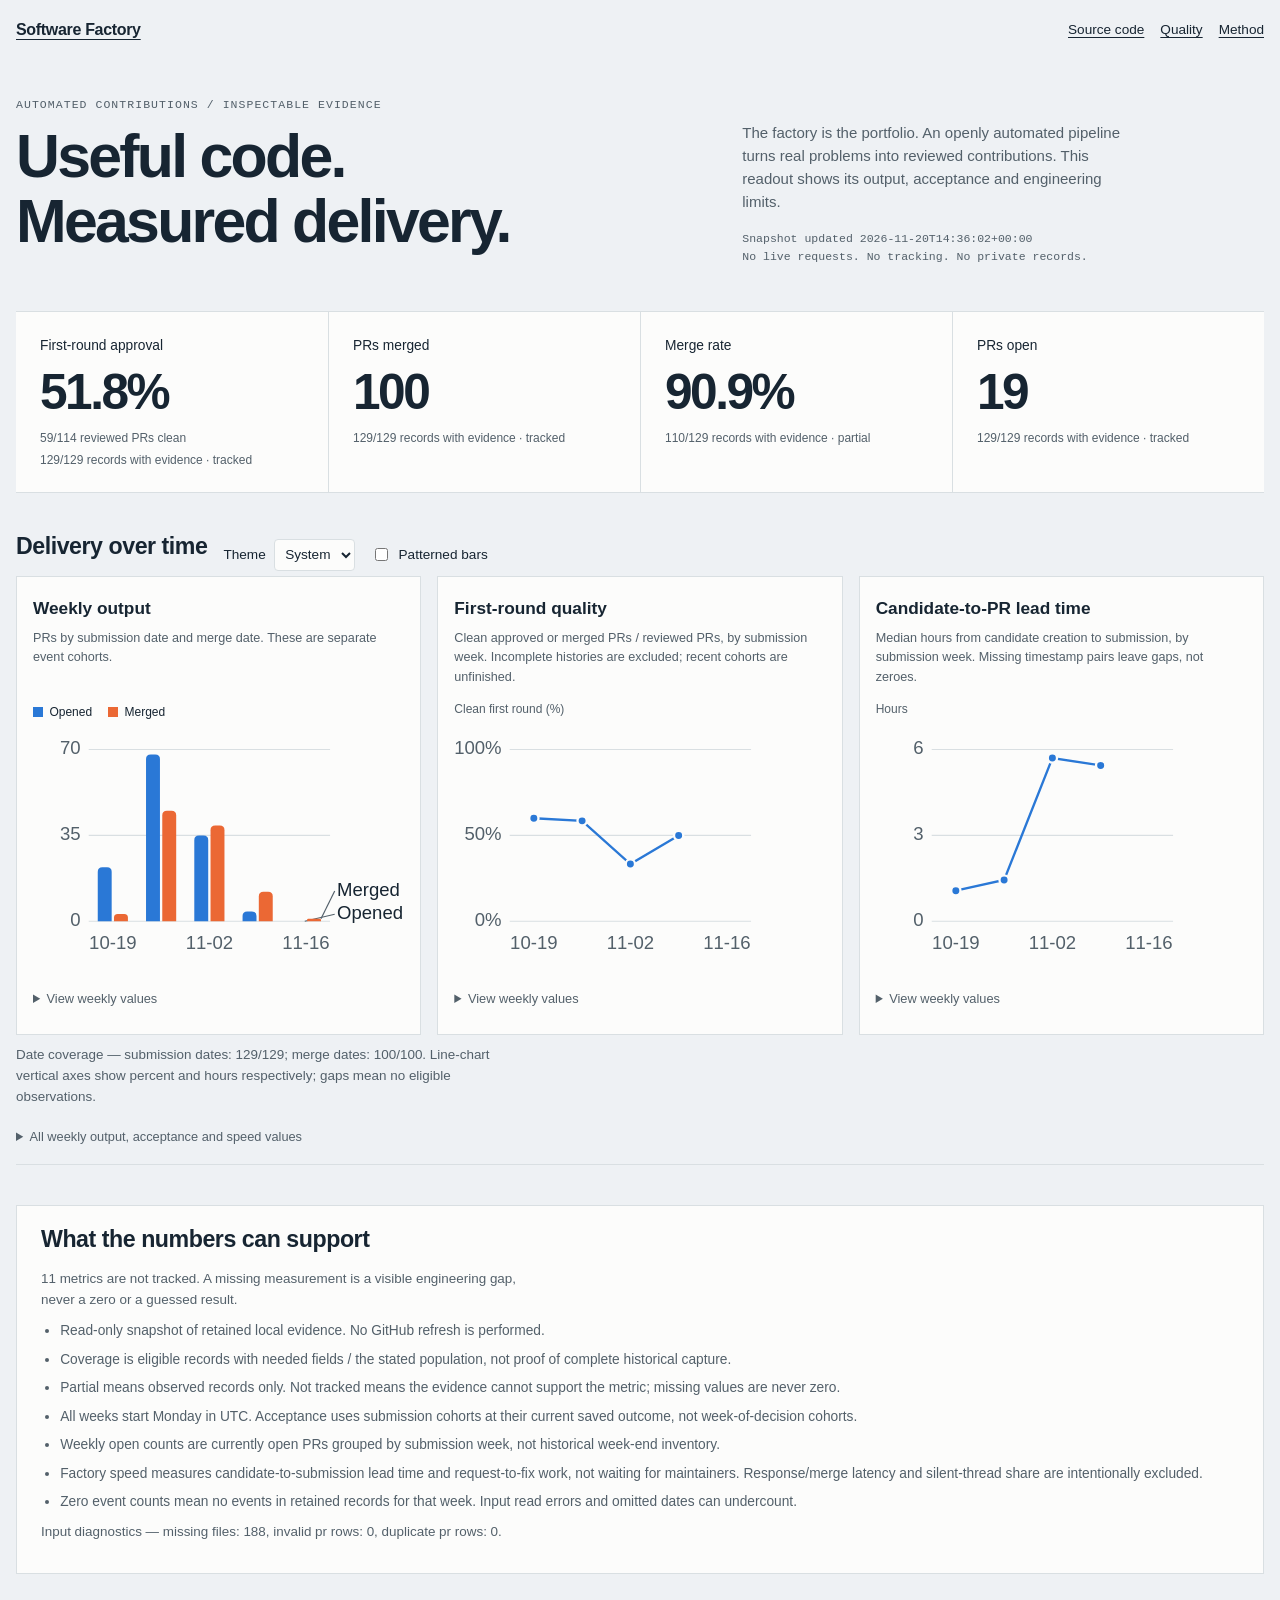
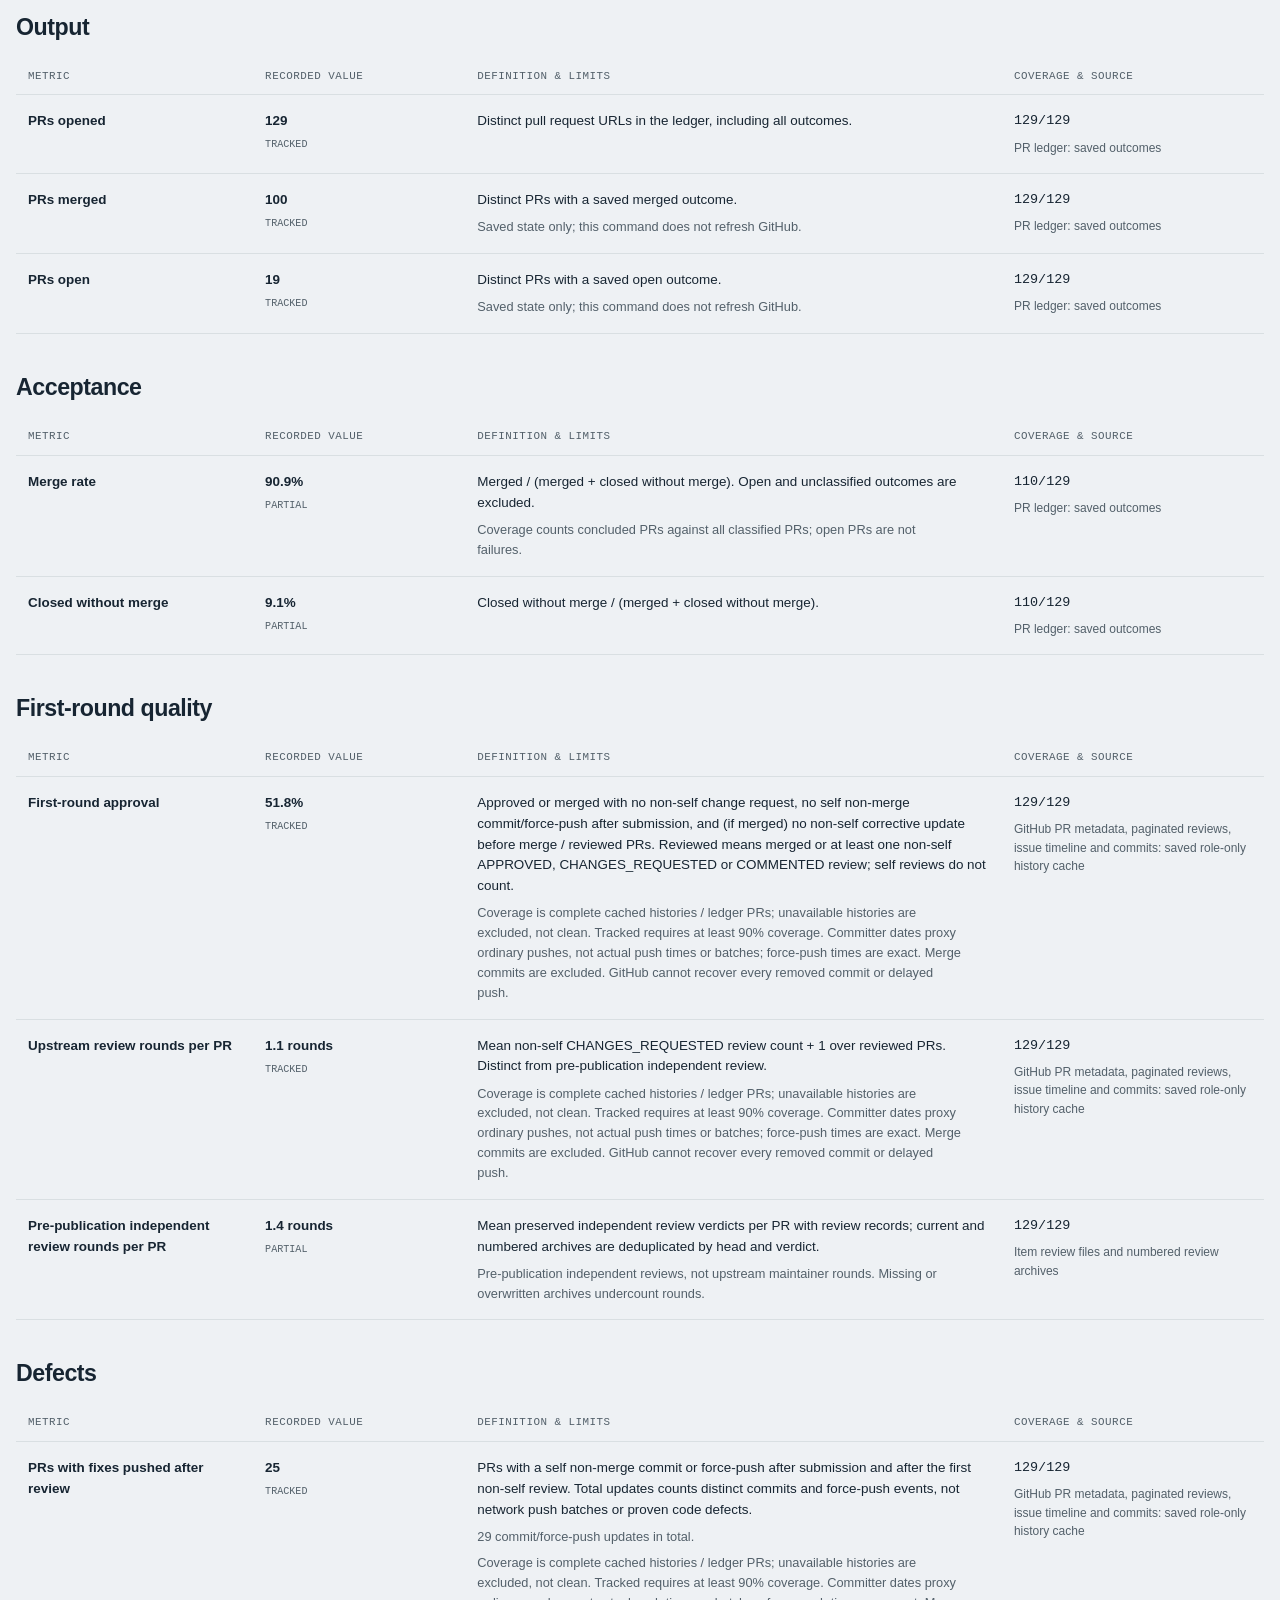
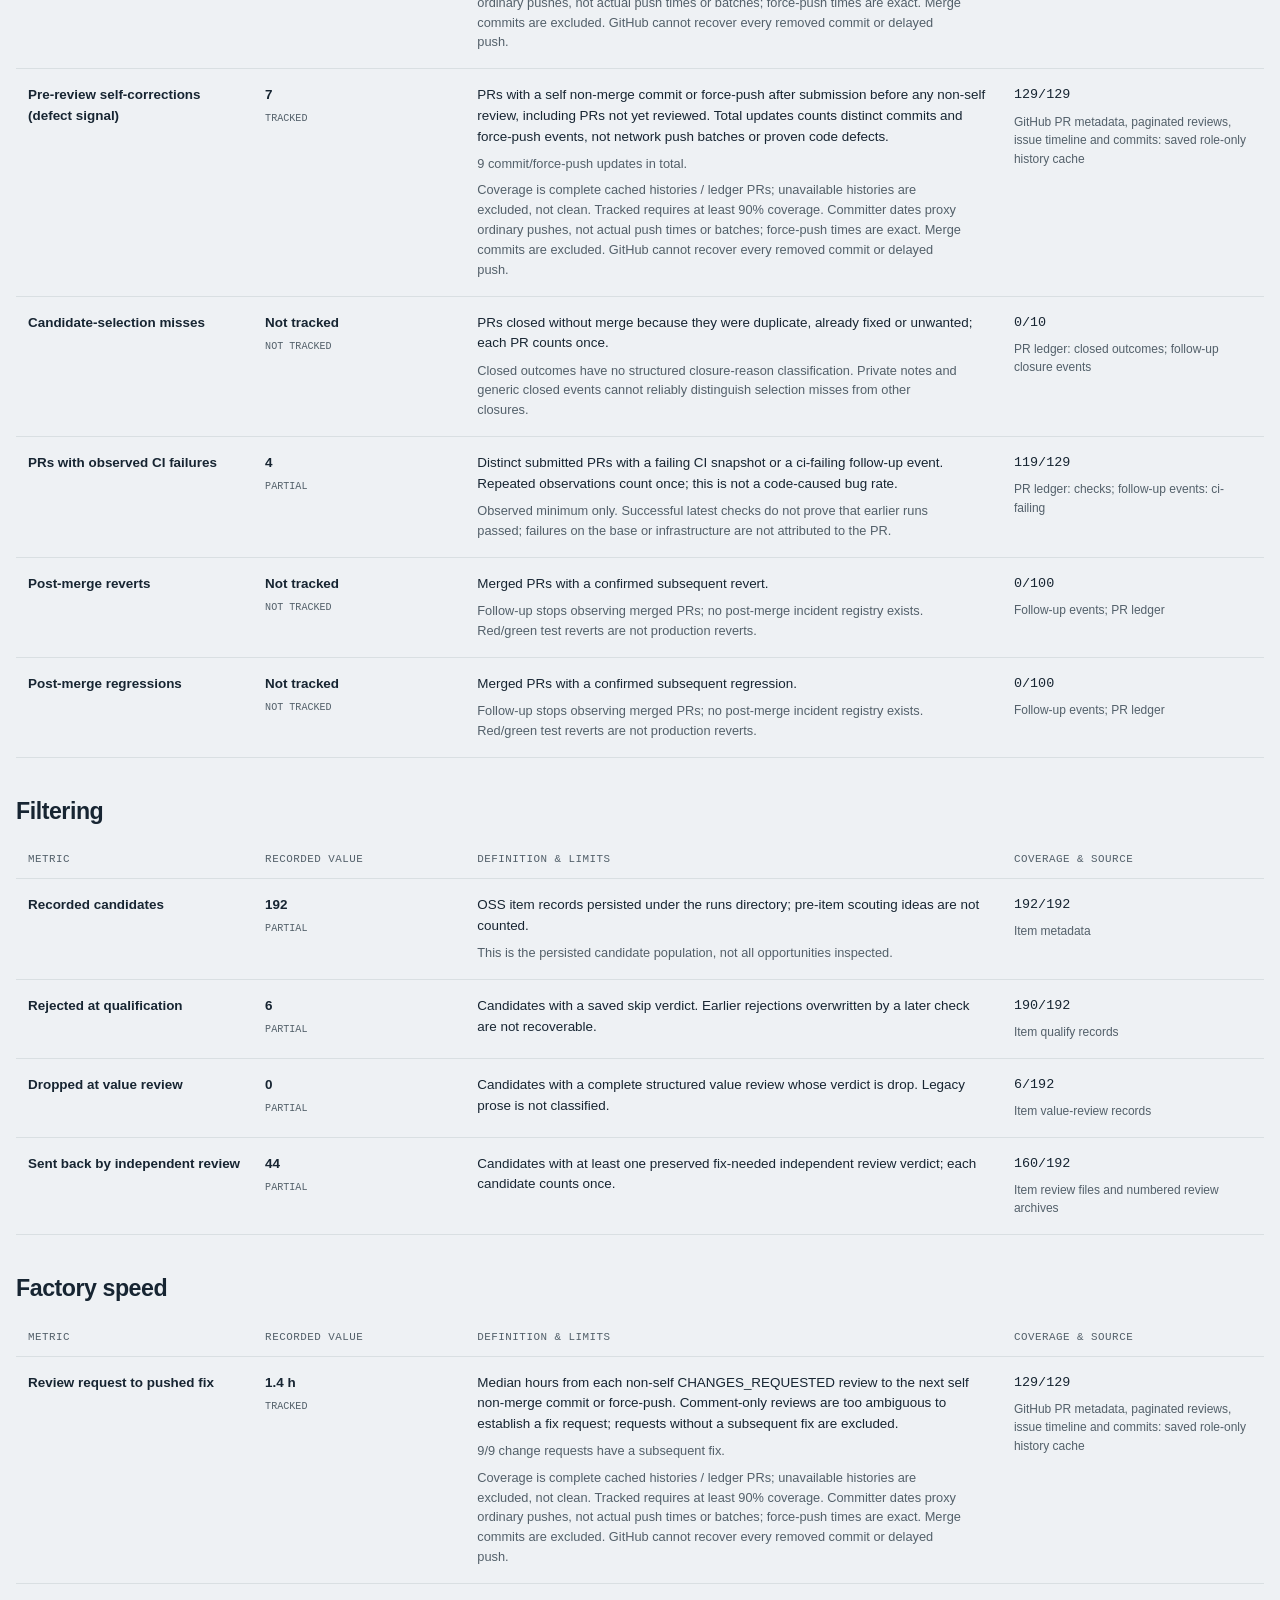
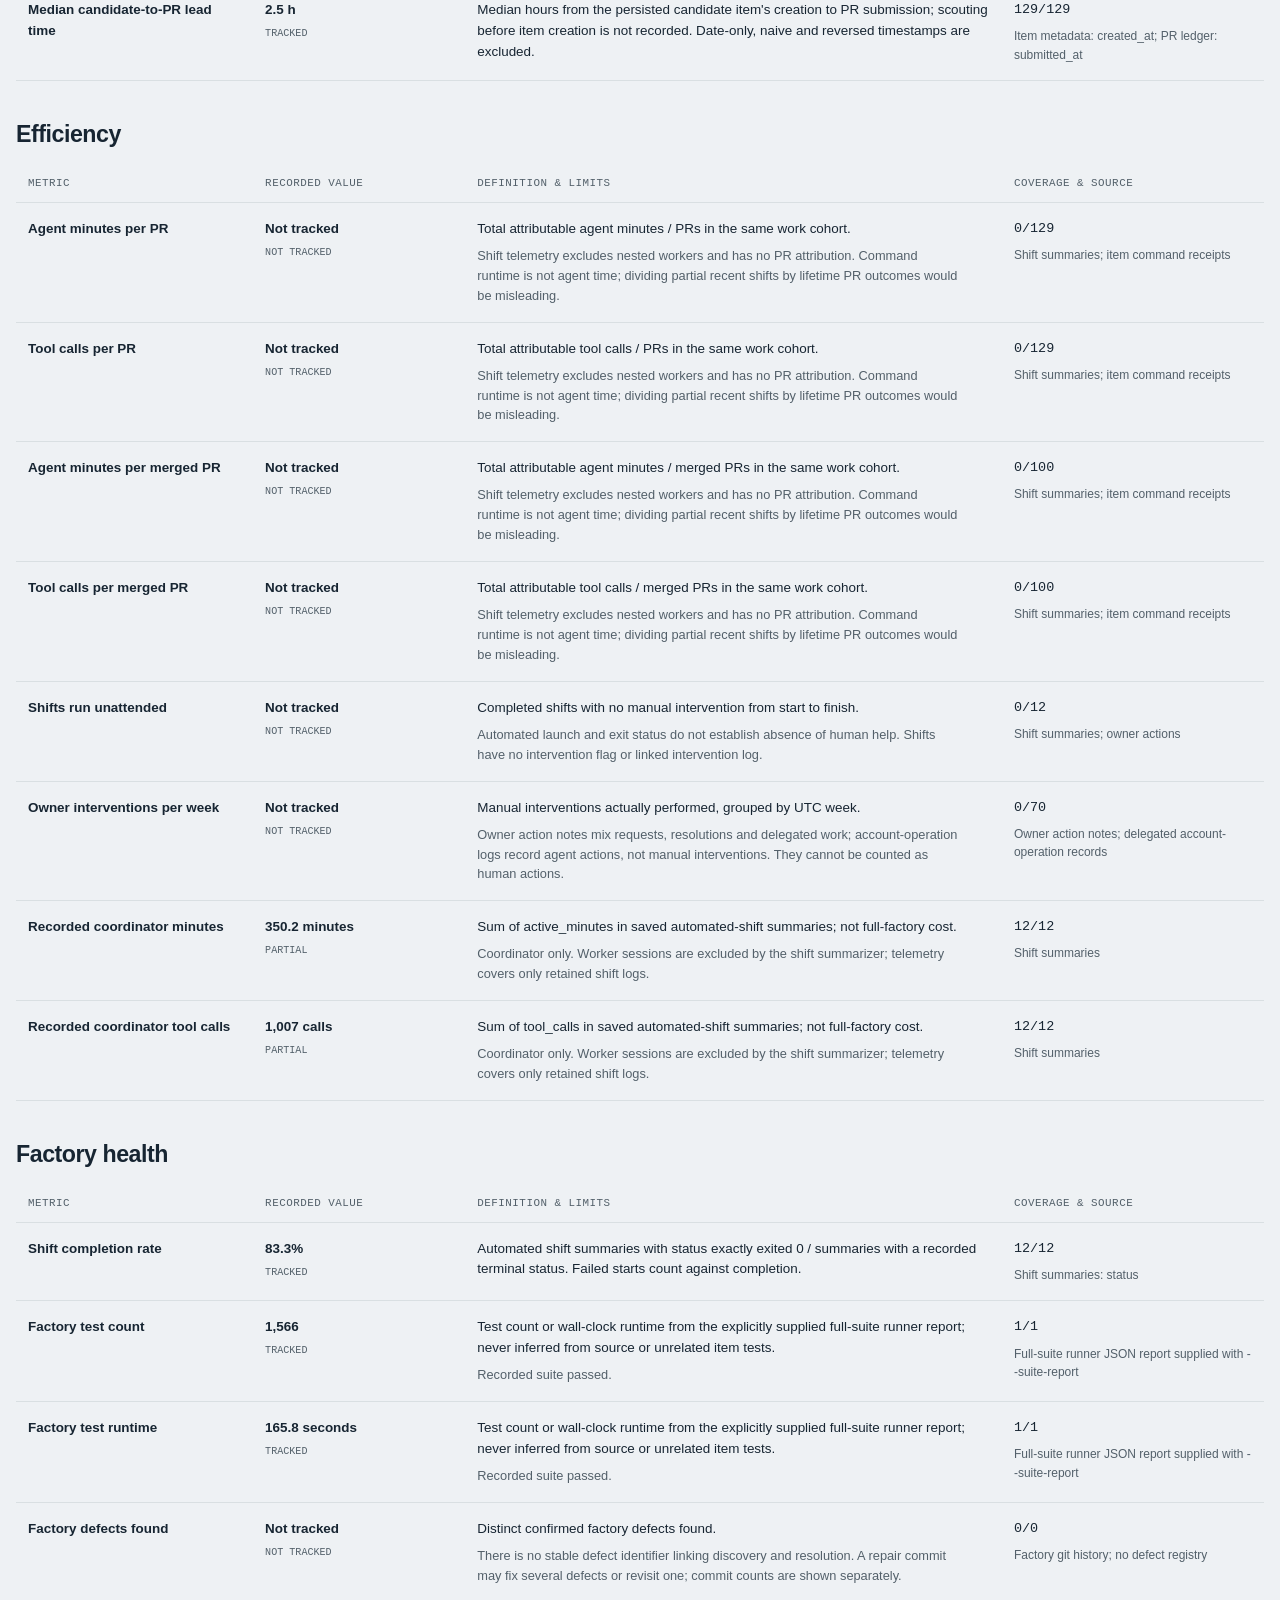
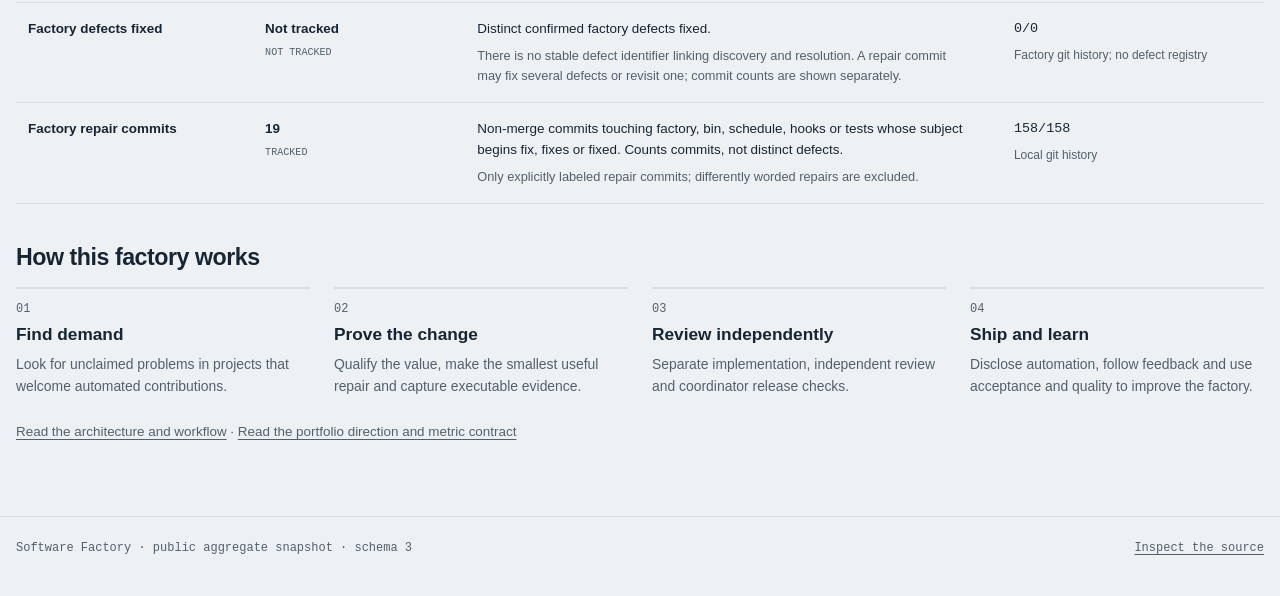
==== commit 2325ac98: "Update public factory snapshot Factory-Public-Snapshot: 1" ====
--- a/site/index.html
+++ b/site/index.html
@@ -97,15 +97,15 @@
 <body>
 <header class="wrap"><a class="brand" href="https://clean99.github.io/software-factory/">Software Factory</a><nav aria-label="Main navigation"><a href="https://github.com/clean99/software-factory">Source code</a><a href="#first-round-quality">Quality</a><a href="#method">Method</a></nav></header>
 <main class="wrap">
-<section class="hero"><div><div class="eyebrow">Automated contributions / inspectable evidence</div><h1>Useful code.<br>Measured delivery.</h1></div><div><p>The factory is the portfolio. An openly automated pipeline turns real problems into reviewed contributions. This readout shows its output, acceptance and engineering limits.</p><div class="asof">Snapshot updated <time>2026-11-20T09:48:24+00:00</time><br>No live requests. No tracking. No private records.</div></div></section>
+<section class="hero"><div><div class="eyebrow">Automated contributions / inspectable evidence</div><h1>Useful code.<br>Measured delivery.</h1></div><div><p>The factory is the portfolio. An openly automated pipeline turns real problems into reviewed contributions. This readout shows its output, acceptance and engineering limits.</p><div class="asof">Snapshot updated <time>2026-11-20T14:36:02+00:00</time><br>No live requests. No tracking. No private records.</div></div></section>
 <section class="stats" aria-label="Headline outcomes"><div class="stat"><span class="stat-label">First-round approval</span><strong>51.8%</strong><small>59/114 reviewed PRs clean</small><small>129/129 records with evidence · tracked</small></div><div class="stat"><span class="stat-label">PRs merged</span><strong>100</strong><small>129/129 records with evidence · tracked</small></div><div class="stat"><span class="stat-label">Merge rate</span><strong>90.9%</strong><small>110/129 records with evidence · partial</small></div><div class="stat"><span class="stat-label">PRs open</span><strong>19</strong><small>129/129 records with evidence · tracked</small></div></section>
 <section aria-labelledby="weekly-title"><div class="controls"><h2 id="weekly-title">Delivery over time</h2><label for="theme">Theme <select id="theme"><option value="system">System</option><option value="light">Light</option><option value="dark">Dark</option></select></label><label for="texture"><input id="texture" type="checkbox">Patterned bars</label></div><div class="charts"><section class="chart"><h3>Weekly output</h3><p class="chart-note">PRs by submission date and merge date. These are separate event cohorts.</p><div class="legend"><span><i class="swatch series-1"></i>Opened</span><span><i class="swatch series-2"></i>Merged</span></div><svg viewBox="0 0 320 220" role="img" aria-label="Weekly output; exact values in the table below"><title>Weekly output</title><defs><pattern id="bar-texture" width="6" height="6" patternUnits="userSpaceOnUse" patternTransform="rotate(45)"><path d="M0 0V6" class="texture-line"/></pattern></defs><path class="grid-line" d="M48 170.00H256"/><text class="axis" x="41" y="174.00" text-anchor="end">0</text><path class="grid-line" d="M48 96.00H256"/><text class="axis" x="41" y="100.00" text-anchor="end">35</text><path class="grid-line" d="M48 22.00H256"/><text class="axis" x="41" y="26.00" text-anchor="end">70</text><g class="mark-group" tabindex="0" data-tip="2026-10-19: Opened 22; Merged 3"><title>2026-10-19: Opened 22; Merged 3</title><path class="crosshair" d="M68.80 22V170"/><path class="series-1 bar" d="M55.80 170V127.49Q55.80 123.49 59.80 123.49H63.80Q67.80 123.49 67.80 127.49V170Z"/><path class="series-2 bar" d="M69.80 170V166.83Q69.80 163.66 72.97 163.66H78.63Q81.80 163.66 81.80 166.83V170Z"/><path class="texture" d="M69.80 170V166.83Q69.80 163.66 72.97 163.66H78.63Q81.80 163.66 81.80 166.83V170Z" fill="url(#bar-texture)"/><rect class="hit-area" x="48.00" y="22" width="41.60" height="148"/></g><text class="axis date-axis" x="68.80" y="194" text-anchor="middle">10-19</text><g class="mark-group" tabindex="0" data-tip="2026-10-26: Opened 68; Merged 45"><title>2026-10-26: Opened 68; Merged 45</title><path class="crosshair" d="M110.40 22V170"/><path class="series-1 bar" d="M97.40 170V30.23Q97.40 26.23 101.40 26.23H105.40Q109.40 26.23 109.40 30.23V170Z"/><path class="series-2 bar" d="M111.40 170V78.86Q111.40 74.86 115.40 74.86H119.40Q123.40 74.86 123.40 78.86V170Z"/><path class="texture" d="M111.40 170V78.86Q111.40 74.86 115.40 74.86H119.40Q123.40 74.86 123.40 78.86V170Z" fill="url(#bar-texture)"/><rect class="hit-area" x="89.60" y="22" width="41.60" height="148"/></g><g class="mark-group" tabindex="0" data-tip="2026-11-02: Opened 35; Merged 39"><title>2026-11-02: Opened 35; Merged 39</title><path class="crosshair" d="M152.00 22V170"/><path class="series-1 bar" d="M139.00 170V100.00Q139.00 96.00 143.00 96.00H147.00Q151.00 96.00 151.00 100.00V170Z"/><path class="series-2 bar" d="M153.00 170V91.54Q153.00 87.54 157.00 87.54H161.00Q165.00 87.54 165.00 91.54V170Z"/><path class="texture" d="M153.00 170V91.54Q153.00 87.54 157.00 87.54H161.00Q165.00 87.54 165.00 91.54V170Z" fill="url(#bar-texture)"/><rect class="hit-area" x="131.20" y="22" width="41.60" height="148"/></g><text class="axis date-axis" x="152.00" y="194" text-anchor="middle">11-02</text><g class="mark-group" tabindex="0" data-tip="2026-11-09: Opened 4; Merged 12"><title>2026-11-09: Opened 4; Merged 12</title><path class="crosshair" d="M193.60 22V170"/><path class="series-1 bar" d="M180.60 170V165.54Q180.60 161.54 184.60 161.54H188.60Q192.60 161.54 192.60 165.54V170Z"/><path class="series-2 bar" d="M194.60 170V148.63Q194.60 144.63 198.60 144.63H202.60Q206.60 144.63 206.60 148.63V170Z"/><path class="texture" d="M194.60 170V148.63Q194.60 144.63 198.60 144.63H202.60Q206.60 144.63 206.60 148.63V170Z" fill="url(#bar-texture)"/><rect class="hit-area" x="172.80" y="22" width="41.60" height="148"/></g><g class="mark-group" tabindex="0" data-tip="2026-11-16: Opened 0; Merged 1"><title>2026-11-16: Opened 0; Merged 1</title><path class="crosshair" d="M235.20 22V170"/><path class="series-1 bar" d="M222.20 170V170.00Q222.20 170.00 222.20 170.00H234.20Q234.20 170.00 234.20 170.00V170Z"/><path class="label-leader" d="M234.20 170.00L260 164.00"/><text class="direct-label" x="262" y="168.00">Opened</text><path class="series-2 bar" d="M236.20 170V168.94Q236.20 167.89 237.26 167.89H247.14Q248.20 167.89 248.20 168.94V170Z"/><path class="texture" d="M236.20 170V168.94Q236.20 167.89 237.26 167.89H247.14Q248.20 167.89 248.20 168.94V170Z" fill="url(#bar-texture)"/><path class="label-leader" d="M248.20 167.89L260 144.00"/><text class="direct-label" x="262" y="148.00">Merged</text><rect class="hit-area" x="214.40" y="22" width="41.60" height="148"/></g><text class="axis date-axis" x="235.20" y="194" text-anchor="middle">11-16</text></svg><div class="tooltip" hidden></div><details><summary>View weekly values</summary><div class="table-scroll"><table><thead><tr><th scope="col">Week (UTC)</th><th scope="col">Opened</th><th scope="col">Merged</th></tr></thead><tbody><tr><td>2026-10-19</td><td>22</td><td>3</td></tr><tr><td>2026-10-26</td><td>68</td><td>45</td></tr><tr><td>2026-11-02</td><td>35</td><td>39</td></tr><tr><td>2026-11-09</td><td>4</td><td>12</td></tr><tr><td>2026-11-16</td><td>0</td><td>1</td></tr></tbody></table></div></details></section><section class="chart"><h3>First-round quality</h3><p class="chart-note">Clean approved or merged PRs / reviewed PRs, by submission week. Incomplete histories are excluded; recent cohorts are unfinished.</p><div class="chart-unit">Clean first round (%)</div><svg viewBox="0 0 320 220" role="img" aria-label="First-round quality; exact values in the table below"><title>First-round quality</title><path class="grid-line" d="M48 170.00H256"/><text class="axis" x="41" y="174.00" text-anchor="end">0%</text><path class="grid-line" d="M48 96.00H256"/><text class="axis" x="41" y="100.00" text-anchor="end">50%</text><path class="grid-line" d="M48 22.00H256"/><text class="axis" x="41" y="26.00" text-anchor="end">100%</text><path class="series-1 trend" d="M68.80 81.20 L110.40 83.48 L152.00 120.67 L193.60 96.00"/><g class="mark-group" tabindex="0" data-tip="2026-10-19: Clean first round 60.0%"><title>2026-10-19: Clean first round 60.0%</title><path class="crosshair" d="M68.80 22V170"/><circle class="series-1 point" cx="68.80" cy="81.20" r="4"/><rect class="hit-area" x="48.00" y="22" width="41.60" height="148"/></g><text class="axis date-axis" x="68.80" y="194" text-anchor="middle">10-19</text><g class="mark-group" tabindex="0" data-tip="2026-10-26: Clean first round 58.5%"><title>2026-10-26: Clean first round 58.5%</title><path class="crosshair" d="M110.40 22V170"/><circle class="series-1 point" cx="110.40" cy="83.48" r="4"/><rect class="hit-area" x="89.60" y="22" width="41.60" height="148"/></g><g class="mark-group" tabindex="0" data-tip="2026-11-02: Clean first round 33.3%"><title>2026-11-02: Clean first round 33.3%</title><path class="crosshair" d="M152.00 22V170"/><circle class="series-1 point" cx="152.00" cy="120.67" r="4"/><rect class="hit-area" x="131.20" y="22" width="41.60" height="148"/></g><text class="axis date-axis" x="152.00" y="194" text-anchor="middle">11-02</text><g class="mark-group" tabindex="0" data-tip="2026-11-09: Clean first round 50.0%"><title>2026-11-09: Clean first round 50.0%</title><path class="crosshair" d="M193.60 22V170"/><circle class="series-1 point" cx="193.60" cy="96.00" r="4"/><rect class="hit-area" x="172.80" y="22" width="41.60" height="148"/></g><g class="mark-group" tabindex="0" data-tip="2026-11-16: Clean first round Not tracked"><title>2026-11-16: Clean first round Not tracked</title><path class="crosshair" d="M235.20 22V170"/><rect class="hit-area" x="214.40" y="22" width="41.60" height="148"/></g><text class="axis date-axis" x="235.20" y="194" text-anchor="middle">11-16</text></svg><div class="tooltip" hidden></div><details><summary>View weekly values</summary><div class="table-scroll"><table><thead><tr><th scope="col">Week (UTC)</th><th scope="col">Clean first round</th></tr></thead><tbody><tr><td>2026-10-19</td><td>60.0%</td></tr><tr><td>2026-10-26</td><td>58.5%</td></tr><tr><td>2026-11-02</td><td>33.3%</td></tr><tr><td>2026-11-09</td><td>50.0%</td></tr><tr><td>2026-11-16</td><td>Not tracked</td></tr></tbody></table></div></details></section><section class="chart"><h3>Candidate-to-PR lead time</h3><p class="chart-note">Median hours from candidate creation to submission, by submission week. Missing timestamp pairs leave gaps, not zeroes.</p><div class="chart-unit">Hours</div><svg viewBox="0 0 320 220" role="img" aria-label="Candidate-to-PR lead time; exact values in the table below"><title>Candidate-to-PR lead time</title><path class="grid-line" d="M48 170.00H256"/><text class="axis" x="41" y="174.00" text-anchor="end">0</text><path class="grid-line" d="M48 96.00H256"/><text class="axis" x="41" y="100.00" text-anchor="end">3</text><path class="grid-line" d="M48 22.00H256"/><text class="axis" x="41" y="26.00" text-anchor="end">6</text><path class="series-1 trend" d="M68.80 143.61 L110.40 134.43 L152.00 29.35 L193.60 35.69"/><g class="mark-group" tabindex="0" data-tip="2026-10-19: Median hours 1.1 h"><title>2026-10-19: Median hours 1.1 h</title><path class="crosshair" d="M68.80 22V170"/><circle class="series-1 point" cx="68.80" cy="143.61" r="4"/><rect class="hit-area" x="48.00" y="22" width="41.60" height="148"/></g><text class="axis date-axis" x="68.80" y="194" text-anchor="middle">10-19</text><g class="mark-group" tabindex="0" data-tip="2026-10-26: Median hours 1.4 h"><title>2026-10-26: Median hours 1.4 h</title><path class="crosshair" d="M110.40 22V170"/><circle class="series-1 point" cx="110.40" cy="134.43" r="4"/><rect class="hit-area" x="89.60" y="22" width="41.60" height="148"/></g><g class="mark-group" tabindex="0" data-tip="2026-11-02: Median hours 5.7 h"><title>2026-11-02: Median hours 5.7 h</title><path class="crosshair" d="M152.00 22V170"/><circle class="series-1 point" cx="152.00" cy="29.35" r="4"/><rect class="hit-area" x="131.20" y="22" width="41.60" height="148"/></g><text class="axis date-axis" x="152.00" y="194" text-anchor="middle">11-02</text><g class="mark-group" tabindex="0" data-tip="2026-11-09: Median hours 5.4 h"><title>2026-11-09: Median hours 5.4 h</title><path class="crosshair" d="M193.60 22V170"/><circle class="series-1 point" cx="193.60" cy="35.69" r="4"/><rect class="hit-area" x="172.80" y="22" width="41.60" height="148"/></g><g class="mark-group" tabindex="0" data-tip="2026-11-16: Median hours Not tracked"><title>2026-11-16: Median hours Not tracked</title><path class="crosshair" d="M235.20 22V170"/><rect class="hit-area" x="214.40" y="22" width="41.60" height="148"/></g><text class="axis date-axis" x="235.20" y="194" text-anchor="middle">11-16</text></svg><div class="tooltip" hidden></div><details><summary>View weekly values</summary><div class="table-scroll"><table><thead><tr><th scope="col">Week (UTC)</th><th scope="col">Median hours</th></tr></thead><tbody><tr><td>2026-10-19</td><td>1.1 h</td></tr><tr><td>2026-10-26</td><td>1.4 h</td></tr><tr><td>2026-11-02</td><td>5.7 h</td></tr><tr><td>2026-11-09</td><td>5.4 h</td></tr><tr><td>2026-11-16</td><td>Not tracked</td></tr></tbody></table></div></details></section></div><p class="note">Date coverage — submission dates: 129/129; merge dates: 100/100. Line-chart vertical axes show percent and hours respectively; gaps mean no eligible observations.</p><details class="weekly"><summary>All weekly output, acceptance and speed values</summary><div class="table-scroll"><table><thead><tr><th scope="col">Week (UTC)</th><th scope="col">Opened</th><th scope="col">Merged</th><th scope="col">Currently open¹</th><th scope="col">Concluded cohort²</th><th scope="col">Cohort merge rate</th><th scope="col">Closed share</th><th scope="col">First-round approval</th><th scope="col">Clean / reviewed</th><th scope="col">History coverage</th><th scope="col">Median lead</th><th scope="col">Lead samples</th><th scope="col">Request to fix</th><th scope="col">Owner interventions</th></tr></thead><tbody><tr><td>2026-10-19</td><td>22</td><td>3</td><td>7</td><td>15</td><td>86.7%</td><td>13.3%</td><td>60.0%</td><td>9/15</td><td>22/22</td><td>1.1 h</td><td>22</td><td>10.1 h</td><td>Not tracked</td></tr><tr><td>2026-10-26</td><td>68</td><td>45</td><td>7</td><td>61</td><td>91.8%</td><td>8.2%</td><td>58.5%</td><td>38/65</td><td>68/68</td><td>1.4 h</td><td>68</td><td>0.9 h</td><td>Not tracked</td></tr><tr><td>2026-11-02</td><td>35</td><td>39</td><td>5</td><td>30</td><td>90.0%</td><td>10.0%</td><td>33.3%</td><td>10/30</td><td>35/35</td><td>5.7 h</td><td>35</td><td>6.8 h</td><td>Not tracked</td></tr><tr><td>2026-11-09</td><td>4</td><td>12</td><td>0</td><td>4</td><td>100.0%</td><td>0.0%</td><td>50.0%</td><td>2/4</td><td>4/4</td><td>5.4 h</td><td>4</td><td>Not tracked</td><td>Not tracked</td></tr><tr><td>2026-11-16</td><td>0</td><td>1</td><td>0</td><td>0</td><td>Not tracked</td><td>Not tracked</td><td>Not tracked</td><td>0/0</td><td>0/0</td><td>Not tracked</td><td>0</td><td>Not tracked</td><td>Not tracked</td></tr></tbody></table></div><p class="note">¹ Currently open PRs by submission week, not historical inventory. ² Merged or closed without merge, by submission week.</p></details></section>
 <section class="methods" id="method"><h2>What the numbers can support</h2><p class="note">11 metrics are not tracked. A missing measurement is a visible engineering gap, never a zero or a guessed result.</p><ul><li>Read-only snapshot of retained local evidence. No GitHub refresh is performed.</li><li>Coverage is eligible records with needed fields / the stated population, not proof of complete historical capture.</li><li>Partial means observed records only. Not tracked means the evidence cannot support the metric; missing values are never zero.</li><li>All weeks start Monday in UTC. Acceptance uses submission cohorts at their current saved outcome, not week-of-decision cohorts.</li><li>Weekly open counts are currently open PRs grouped by submission week, not historical week-end inventory.</li><li>Factory speed measures candidate-to-submission lead time and request-to-fix work, not waiting for maintainers. Response/merge latency and silent-thread share are intentionally excluded.</li><li>Zero event counts mean no events in retained records for that week. Input read errors and omitted dates can undercount.</li></ul><p class="note">Input diagnostics — missing files: 188, invalid pr rows: 0, duplicate pr rows: 0.</p></section>
-<section class="metrics-section" id="output"><h2>Output</h2><div class="table-scroll"><table><thead><tr><th scope="col">Metric</th><th scope="col">Recorded value</th><th scope="col">Definition &amp; limits</th><th scope="col">Coverage &amp; source</th></tr></thead><tbody><tr><td><span class="metric-name">PRs opened</span></td><td><strong>129</strong><span class="status">tracked</span></td><td>Distinct pull request URLs in the ledger, including all outcomes.</td><td><span class="coverage">129/129</span><small>PR ledger: saved outcomes</small></td></tr><tr><td><span class="metric-name">PRs merged</span></td><td><strong>100</strong><span class="status">tracked</span></td><td>Distinct PRs with a saved merged outcome.<p class="detail-note">Saved state only; this command does not refresh GitHub.</p></td><td><span class="coverage">129/129</span><small>PR ledger: saved outcomes</small></td></tr><tr><td><span class="metric-name">PRs open</span></td><td><strong>19</strong><span class="status">tracked</span></td><td>Distinct PRs with a saved open outcome.<p class="detail-note">Saved state only; this command does not refresh GitHub.</p></td><td><span class="coverage">129/129</span><small>PR ledger: saved outcomes</small></td></tr></tbody></table></div></section><section class="metrics-section" id="acceptance"><h2>Acceptance</h2><div class="table-scroll"><table><thead><tr><th scope="col">Metric</th><th scope="col">Recorded value</th><th scope="col">Definition &amp; limits</th><th scope="col">Coverage &amp; source</th></tr></thead><tbody><tr><td><span class="metric-name">Merge rate</span></td><td><strong>90.9%</strong><span class="status">partial</span></td><td>Merged / (merged + closed without merge). Open and unclassified outcomes are excluded.<p class="detail-note">Coverage counts concluded PRs against all classified PRs; open PRs are not failures.</p></td><td><span class="coverage">110/129</span><small>PR ledger: saved outcomes</small></td></tr><tr><td><span class="metric-name">Closed without merge</span></td><td><strong>9.1%</strong><span class="status">partial</span></td><td>Closed without merge / (merged + closed without merge).</td><td><span class="coverage">110/129</span><small>PR ledger: saved outcomes</small></td></tr></tbody></table></div></section><section class="metrics-section" id="first-round-quality"><h2>First-round quality</h2><div class="table-scroll"><table><thead><tr><th scope="col">Metric</th><th scope="col">Recorded value</th><th scope="col">Definition &amp; limits</th><th scope="col">Coverage &amp; source</th></tr></thead><tbody><tr><td><span class="metric-name">First-round approval</span></td><td><strong>51.8%</strong><span class="status">tracked</span></td><td>Approved or merged with no non-self change request, no self non-merge commit/force-push after submission, and (if merged) no non-self corrective update before merge / reviewed PRs. Reviewed means merged or at least one non-self APPROVED, CHANGES_REQUESTED or COMMENTED review; self reviews do not count.<p class="detail-note">Coverage is complete cached histories / ledger PRs; unavailable histories are excluded, not clean. Tracked requires at least 90% coverage. Committer dates proxy ordinary pushes, not actual push times or batches; force-push times are exact. Merge commits are excluded. GitHub cannot recover every removed commit or delayed push.</p></td><td><span class="coverage">129/129</span><small>GitHub PR metadata, paginated reviews, issue timeline and commits: saved role-only history cache</small></td></tr><tr><td><span class="metric-name">Upstream review rounds per PR</span></td><td><strong>1.1 rounds</strong><span class="status">tracked</span></td><td>Mean non-self CHANGES_REQUESTED review count + 1 over reviewed PRs. Distinct from pre-publication independent review.<p class="detail-note">Coverage is complete cached histories / ledger PRs; unavailable histories are excluded, not clean. Tracked requires at least 90% coverage. Committer dates proxy ordinary pushes, not actual push times or batches; force-push times are exact. Merge commits are excluded. GitHub cannot recover every removed commit or delayed push.</p></td><td><span class="coverage">129/129</span><small>GitHub PR metadata, paginated reviews, issue timeline and commits: saved role-only history cache</small></td></tr><tr><td><span class="metric-name">Pre-publication independent review rounds per PR</span></td><td><strong>1.4 rounds</strong><span class="status">partial</span></td><td>Mean preserved independent review verdicts per PR with review records; current and numbered archives are deduplicated by head and verdict.<p class="detail-note">Pre-publication independent reviews, not upstream maintainer rounds. Missing or overwritten archives undercount rounds.</p></td><td><span class="coverage">129/129</span><small>Item review files and numbered review archives</small></td></tr></tbody></table></div></section><section class="metrics-section" id="defects"><h2>Defects</h2><div class="table-scroll"><table><thead><tr><th scope="col">Metric</th><th scope="col">Recorded value</th><th scope="col">Definition &amp; limits</th><th scope="col">Coverage &amp; source</th></tr></thead><tbody><tr><td><span class="metric-name">PRs with fixes pushed after review</span></td><td><strong>25</strong><span class="status">tracked</span></td><td>PRs with a self non-merge commit or force-push after submission and after the first non-self review. Total updates counts distinct commits and force-push events, not network push batches or proven code defects.<p class="detail-note">29 commit/force-push updates in total.</p><p class="detail-note">Coverage is complete cached histories / ledger PRs; unavailable histories are excluded, not clean. Tracked requires at least 90% coverage. Committer dates proxy ordinary pushes, not actual push times or batches; force-push times are exact. Merge commits are excluded. GitHub cannot recover every removed commit or delayed push.</p></td><td><span class="coverage">129/129</span><small>GitHub PR metadata, paginated reviews, issue timeline and commits: saved role-only history cache</small></td></tr><tr><td><span class="metric-name">Pre-review self-corrections (defect signal)</span></td><td><strong>7</strong><span class="status">tracked</span></td><td>PRs with a self non-merge commit or force-push after submission before any non-self review, including PRs not yet reviewed. Total updates counts distinct commits and force-push events, not network push batches or proven code defects.<p class="detail-note">9 commit/force-push updates in total.</p><p class="detail-note">Coverage is complete cached histories / ledger PRs; unavailable histories are excluded, not clean. Tracked requires at least 90% coverage. Committer dates proxy ordinary pushes, not actual push times or batches; force-push times are exact. Merge commits are excluded. GitHub cannot recover every removed commit or delayed push.</p></td><td><span class="coverage">129/129</span><small>GitHub PR metadata, paginated reviews, issue timeline and commits: saved role-only history cache</small></td></tr><tr><td><span class="metric-name">Candidate-selection misses</span></td><td><strong>Not tracked</strong><span class="status">not tracked</span></td><td>PRs closed without merge because they were duplicate, already fixed or unwanted; each PR counts once.<p class="detail-note">Closed outcomes have no structured closure-reason classification. Private notes and generic closed events cannot reliably distinguish selection misses from other closures.</p></td><td><span class="coverage">0/10</span><small>PR ledger: closed outcomes; follow-up closure events</small></td></tr><tr><td><span class="metric-name">PRs with observed CI failures</span></td><td><strong>4</strong><span class="status">partial</span></td><td>Distinct submitted PRs with a failing CI snapshot or a ci-failing follow-up event. Repeated observations count once; this is not a code-caused bug rate.<p class="detail-note">Observed minimum only. Successful latest checks do not prove that earlier runs passed; failures on the base or infrastructure are not attributed to the PR.</p></td><td><span class="coverage">119/129</span><small>PR ledger: checks; follow-up events: ci-failing</small></td></tr><tr><td><span class="metric-name">Post-merge reverts</span></td><td><strong>Not tracked</strong><span class="status">not tracked</span></td><td>Merged PRs with a confirmed subsequent revert.<p class="detail-note">Follow-up stops observing merged PRs; no post-merge incident registry exists. Red/green test reverts are not production reverts.</p></td><td><span class="coverage">0/100</span><small>Follow-up events; PR ledger</small></td></tr><tr><td><span class="metric-name">Post-merge regressions</span></td><td><strong>Not tracked</strong><span class="status">not tracked</span></td><td>Merged PRs with a confirmed subsequent regression.<p class="detail-note">Follow-up stops observing merged PRs; no post-merge incident registry exists. Red/green test reverts are not production reverts.</p></td><td><span class="coverage">0/100</span><small>Follow-up events; PR ledger</small></td></tr></tbody></table></div></section><section class="metrics-section" id="filtering"><h2>Filtering</h2><div class="table-scroll"><table><thead><tr><th scope="col">Metric</th><th scope="col">Recorded value</th><th scope="col">Definition &amp; limits</th><th scope="col">Coverage &amp; source</th></tr></thead><tbody><tr><td><span class="metric-name">Recorded candidates</span></td><td><strong>192</strong><span class="status">partial</span></td><td>OSS item records persisted under the runs directory; pre-item scouting ideas are not counted.<p class="detail-note">This is the persisted candidate population, not all opportunities inspected.</p></td><td><span class="coverage">192/192</span><small>Item metadata</small></td></tr><tr><td><span class="metric-name">Rejected at qualification</span></td><td><strong>6</strong><span class="status">partial</span></td><td>Candidates with a saved skip verdict. Earlier rejections overwritten by a later check are not recoverable.</td><td><span class="coverage">190/192</span><small>Item qualify records</small></td></tr><tr><td><span class="metric-name">Dropped at value review</span></td><td><strong>0</strong><span class="status">partial</span></td><td>Candidates with a complete structured value review whose verdict is drop. Legacy prose is not classified.</td><td><span class="coverage">6/192</span><small>Item value-review records</small></td></tr><tr><td><span class="metric-name">Sent back by independent review</span></td><td><strong>44</strong><span class="status">partial</span></td><td>Candidates with at least one preserved fix-needed independent review verdict; each candidate counts once.</td><td><span class="coverage">160/192</span><small>Item review files and numbered review archives</small></td></tr></tbody></table></div></section><section class="metrics-section" id="factory-speed"><h2>Factory speed</h2><div class="table-scroll"><table><thead><tr><th scope="col">Metric</th><th scope="col">Recorded value</th><th scope="col">Definition &amp; limits</th><th scope="col">Coverage &amp; source</th></tr></thead><tbody><tr><td><span class="metric-name">Review request to pushed fix</span></td><td><strong>1.4 h</strong><span class="status">tracked</span></td><td>Median hours from each non-self CHANGES_REQUESTED review to the next self non-merge commit or force-push. Comment-only reviews are too ambiguous to establish a fix request; requests without a subsequent fix are excluded.<p class="detail-note">9/9 change requests have a subsequent fix.</p><p class="detail-note">Coverage is complete cached histories / ledger PRs; unavailable histories are excluded, not clean. Tracked requires at least 90% coverage. Committer dates proxy ordinary pushes, not actual push times or batches; force-push times are exact. Merge commits are excluded. GitHub cannot recover every removed commit or delayed push.</p></td><td><span class="coverage">129/129</span><small>GitHub PR metadata, paginated reviews, issue timeline and commits: saved role-only history cache</small></td></tr><tr><td><span class="metric-name">Median candidate-to-PR lead time</span></td><td><strong>2.5 h</strong><span class="status">tracked</span></td><td>Median hours from the persisted candidate item&#x27;s creation to PR submission; scouting before item creation is not recorded. Date-only, naive and reversed timestamps are excluded.</td><td><span class="coverage">129/129</span><small>Item metadata: created_at; PR ledger: submitted_at</small></td></tr></tbody></table></div></section><section class="metrics-section" id="efficiency"><h2>Efficiency</h2><div class="table-scroll"><table><thead><tr><th scope="col">Metric</th><th scope="col">Recorded value</th><th scope="col">Definition &amp; limits</th><th scope="col">Coverage &amp; source</th></tr></thead><tbody><tr><td><span class="metric-name">Agent minutes per PR</span></td><td><strong>Not tracked</strong><span class="status">not tracked</span></td><td>Total attributable agent minutes / PRs in the same work cohort.<p class="detail-note">Shift telemetry excludes nested workers and has no PR attribution. Command runtime is not agent time; dividing partial recent shifts by lifetime PR outcomes would be misleading.</p></td><td><span class="coverage">0/129</span><small>Shift summaries; item command receipts</small></td></tr><tr><td><span class="metric-name">Tool calls per PR</span></td><td><strong>Not tracked</strong><span class="status">not tracked</span></td><td>Total attributable tool calls / PRs in the same work cohort.<p class="detail-note">Shift telemetry excludes nested workers and has no PR attribution. Command runtime is not agent time; dividing partial recent shifts by lifetime PR outcomes would be misleading.</p></td><td><span class="coverage">0/129</span><small>Shift summaries; item command receipts</small></td></tr><tr><td><span class="metric-name">Agent minutes per merged PR</span></td><td><strong>Not tracked</strong><span class="status">not tracked</span></td><td>Total attributable agent minutes / merged PRs in the same work cohort.<p class="detail-note">Shift telemetry excludes nested workers and has no PR attribution. Command runtime is not agent time; dividing partial recent shifts by lifetime PR outcomes would be misleading.</p></td><td><span class="coverage">0/100</span><small>Shift summaries; item command receipts</small></td></tr><tr><td><span class="metric-name">Tool calls per merged PR</span></td><td><strong>Not tracked</strong><span class="status">not tracked</span></td><td>Total attributable tool calls / merged PRs in the same work cohort.<p class="detail-note">Shift telemetry excludes nested workers and has no PR attribution. Command runtime is not agent time; dividing partial recent shifts by lifetime PR outcomes would be misleading.</p></td><td><span class="coverage">0/100</span><small>Shift summaries; item command receipts</small></td></tr><tr><td><span class="metric-name">Shifts run unattended</span></td><td><strong>Not tracked</strong><span class="status">not tracked</span></td><td>Completed shifts with no manual intervention from start to finish.<p class="detail-note">Automated launch and exit status do not establish absence of human help. Shifts have no intervention flag or linked intervention log.</p></td><td><span class="coverage">0/11</span><small>Shift summaries; owner actions</small></td></tr><tr><td><span class="metric-name">Owner interventions per week</span></td><td><strong>Not tracked</strong><span class="status">not tracked</span></td><td>Manual interventions actually performed, grouped by UTC week.<p class="detail-note">Owner action notes mix requests, resolutions and delegated work; account-operation logs record agent actions, not manual interventions. They cannot be counted as human actions.</p></td><td><span class="coverage">0/70</span><small>Owner action notes; delegated account-operation records</small></td></tr><tr><td><span class="metric-name">Recorded coordinator minutes</span></td><td><strong>334.1 minutes</strong><span class="status">partial</span></td><td>Sum of active_minutes in saved automated-shift summaries; not full-factory cost.<p class="detail-note">Coordinator only. Worker sessions are excluded by the shift summarizer; telemetry covers only retained shift logs.</p></td><td><span class="coverage">11/11</span><small>Shift summaries</small></td></tr><tr><td><span class="metric-name">Recorded coordinator tool calls</span></td><td><strong>880 calls</strong><span class="status">partial</span></td><td>Sum of tool_calls in saved automated-shift summaries; not full-factory cost.<p class="detail-note">Coordinator only. Worker sessions are excluded by the shift summarizer; telemetry covers only retained shift logs.</p></td><td><span class="coverage">11/11</span><small>Shift summaries</small></td></tr></tbody></table></div></section><section class="metrics-section" id="factory-health"><h2>Factory health</h2><div class="table-scroll"><table><thead><tr><th scope="col">Metric</th><th scope="col">Recorded value</th><th scope="col">Definition &amp; limits</th><th scope="col">Coverage &amp; source</th></tr></thead><tbody><tr><td><span class="metric-name">Shift completion rate</span></td><td><strong>81.8%</strong><span class="status">tracked</span></td><td>Automated shift summaries with status exactly exited 0 / summaries with a recorded terminal status. Failed starts count against completion.</td><td><span class="coverage">11/11</span><small>Shift summaries: status</small></td></tr><tr><td><span class="metric-name">Factory test count</span></td><td><strong>1,566</strong><span class="status">tracked</span></td><td>Test count or wall-clock runtime from the explicitly supplied full-suite runner report; never inferred from source or unrelated item tests.<p class="detail-note">Recorded suite passed.</p></td><td><span class="coverage">1/1</span><small>Full-suite runner JSON report supplied with --suite-report</small></td></tr><tr><td><span class="metric-name">Factory test runtime</span></td><td><strong>165.8 seconds</strong><span class="status">tracked</span></td><td>Test count or wall-clock runtime from the explicitly supplied full-suite runner report; never inferred from source or unrelated item tests.<p class="detail-note">Recorded suite passed.</p></td><td><span class="coverage">1/1</span><small>Full-suite runner JSON report supplied with --suite-report</small></td></tr><tr><td><span class="metric-name">Factory defects found</span></td><td><strong>Not tracked</strong><span class="status">not tracked</span></td><td>Distinct confirmed factory defects found.<p class="detail-note">There is no stable defect identifier linking discovery and resolution. A repair commit may fix several defects or revisit one; commit counts are shown separately.</p></td><td><span class="coverage">0/0</span><small>Factory git history; no defect registry</small></td></tr><tr><td><span class="metric-name">Factory defects fixed</span></td><td><strong>Not tracked</strong><span class="status">not tracked</span></td><td>Distinct confirmed factory defects fixed.<p class="detail-note">There is no stable defect identifier linking discovery and resolution. A repair commit may fix several defects or revisit one; commit counts are shown separately.</p></td><td><span class="coverage">0/0</span><small>Factory git history; no defect registry</small></td></tr><tr><td><span class="metric-name">Factory repair commits</span></td><td><strong>19</strong><span class="status">tracked</span></td><td>Non-merge commits touching factory, bin, schedule, hooks or tests whose subject begins fix, fixes or fixed. Counts commits, not distinct defects.<p class="detail-note">Only explicitly labeled repair commits; differently worded repairs are excluded.</p></td><td><span class="coverage">158/158</span><small>Local git history</small></td></tr></tbody></table></div></section>
+<section class="metrics-section" id="output"><h2>Output</h2><div class="table-scroll"><table><thead><tr><th scope="col">Metric</th><th scope="col">Recorded value</th><th scope="col">Definition &amp; limits</th><th scope="col">Coverage &amp; source</th></tr></thead><tbody><tr><td><span class="metric-name">PRs opened</span></td><td><strong>129</strong><span class="status">tracked</span></td><td>Distinct pull request URLs in the ledger, including all outcomes.</td><td><span class="coverage">129/129</span><small>PR ledger: saved outcomes</small></td></tr><tr><td><span class="metric-name">PRs merged</span></td><td><strong>100</strong><span class="status">tracked</span></td><td>Distinct PRs with a saved merged outcome.<p class="detail-note">Saved state only; this command does not refresh GitHub.</p></td><td><span class="coverage">129/129</span><small>PR ledger: saved outcomes</small></td></tr><tr><td><span class="metric-name">PRs open</span></td><td><strong>19</strong><span class="status">tracked</span></td><td>Distinct PRs with a saved open outcome.<p class="detail-note">Saved state only; this command does not refresh GitHub.</p></td><td><span class="coverage">129/129</span><small>PR ledger: saved outcomes</small></td></tr></tbody></table></div></section><section class="metrics-section" id="acceptance"><h2>Acceptance</h2><div class="table-scroll"><table><thead><tr><th scope="col">Metric</th><th scope="col">Recorded value</th><th scope="col">Definition &amp; limits</th><th scope="col">Coverage &amp; source</th></tr></thead><tbody><tr><td><span class="metric-name">Merge rate</span></td><td><strong>90.9%</strong><span class="status">partial</span></td><td>Merged / (merged + closed without merge). Open and unclassified outcomes are excluded.<p class="detail-note">Coverage counts concluded PRs against all classified PRs; open PRs are not failures.</p></td><td><span class="coverage">110/129</span><small>PR ledger: saved outcomes</small></td></tr><tr><td><span class="metric-name">Closed without merge</span></td><td><strong>9.1%</strong><span class="status">partial</span></td><td>Closed without merge / (merged + closed without merge).</td><td><span class="coverage">110/129</span><small>PR ledger: saved outcomes</small></td></tr></tbody></table></div></section><section class="metrics-section" id="first-round-quality"><h2>First-round quality</h2><div class="table-scroll"><table><thead><tr><th scope="col">Metric</th><th scope="col">Recorded value</th><th scope="col">Definition &amp; limits</th><th scope="col">Coverage &amp; source</th></tr></thead><tbody><tr><td><span class="metric-name">First-round approval</span></td><td><strong>51.8%</strong><span class="status">tracked</span></td><td>Approved or merged with no non-self change request, no self non-merge commit/force-push after submission, and (if merged) no non-self corrective update before merge / reviewed PRs. Reviewed means merged or at least one non-self APPROVED, CHANGES_REQUESTED or COMMENTED review; self reviews do not count.<p class="detail-note">Coverage is complete cached histories / ledger PRs; unavailable histories are excluded, not clean. Tracked requires at least 90% coverage. Committer dates proxy ordinary pushes, not actual push times or batches; force-push times are exact. Merge commits are excluded. GitHub cannot recover every removed commit or delayed push.</p></td><td><span class="coverage">129/129</span><small>GitHub PR metadata, paginated reviews, issue timeline and commits: saved role-only history cache</small></td></tr><tr><td><span class="metric-name">Upstream review rounds per PR</span></td><td><strong>1.1 rounds</strong><span class="status">tracked</span></td><td>Mean non-self CHANGES_REQUESTED review count + 1 over reviewed PRs. Distinct from pre-publication independent review.<p class="detail-note">Coverage is complete cached histories / ledger PRs; unavailable histories are excluded, not clean. Tracked requires at least 90% coverage. Committer dates proxy ordinary pushes, not actual push times or batches; force-push times are exact. Merge commits are excluded. GitHub cannot recover every removed commit or delayed push.</p></td><td><span class="coverage">129/129</span><small>GitHub PR metadata, paginated reviews, issue timeline and commits: saved role-only history cache</small></td></tr><tr><td><span class="metric-name">Pre-publication independent review rounds per PR</span></td><td><strong>1.4 rounds</strong><span class="status">partial</span></td><td>Mean preserved independent review verdicts per PR with review records; current and numbered archives are deduplicated by head and verdict.<p class="detail-note">Pre-publication independent reviews, not upstream maintainer rounds. Missing or overwritten archives undercount rounds.</p></td><td><span class="coverage">129/129</span><small>Item review files and numbered review archives</small></td></tr></tbody></table></div></section><section class="metrics-section" id="defects"><h2>Defects</h2><div class="table-scroll"><table><thead><tr><th scope="col">Metric</th><th scope="col">Recorded value</th><th scope="col">Definition &amp; limits</th><th scope="col">Coverage &amp; source</th></tr></thead><tbody><tr><td><span class="metric-name">PRs with fixes pushed after review</span></td><td><strong>25</strong><span class="status">tracked</span></td><td>PRs with a self non-merge commit or force-push after submission and after the first non-self review. Total updates counts distinct commits and force-push events, not network push batches or proven code defects.<p class="detail-note">29 commit/force-push updates in total.</p><p class="detail-note">Coverage is complete cached histories / ledger PRs; unavailable histories are excluded, not clean. Tracked requires at least 90% coverage. Committer dates proxy ordinary pushes, not actual push times or batches; force-push times are exact. Merge commits are excluded. GitHub cannot recover every removed commit or delayed push.</p></td><td><span class="coverage">129/129</span><small>GitHub PR metadata, paginated reviews, issue timeline and commits: saved role-only history cache</small></td></tr><tr><td><span class="metric-name">Pre-review self-corrections (defect signal)</span></td><td><strong>7</strong><span class="status">tracked</span></td><td>PRs with a self non-merge commit or force-push after submission before any non-self review, including PRs not yet reviewed. Total updates counts distinct commits and force-push events, not network push batches or proven code defects.<p class="detail-note">9 commit/force-push updates in total.</p><p class="detail-note">Coverage is complete cached histories / ledger PRs; unavailable histories are excluded, not clean. Tracked requires at least 90% coverage. Committer dates proxy ordinary pushes, not actual push times or batches; force-push times are exact. Merge commits are excluded. GitHub cannot recover every removed commit or delayed push.</p></td><td><span class="coverage">129/129</span><small>GitHub PR metadata, paginated reviews, issue timeline and commits: saved role-only history cache</small></td></tr><tr><td><span class="metric-name">Candidate-selection misses</span></td><td><strong>Not tracked</strong><span class="status">not tracked</span></td><td>PRs closed without merge because they were duplicate, already fixed or unwanted; each PR counts once.<p class="detail-note">Closed outcomes have no structured closure-reason classification. Private notes and generic closed events cannot reliably distinguish selection misses from other closures.</p></td><td><span class="coverage">0/10</span><small>PR ledger: closed outcomes; follow-up closure events</small></td></tr><tr><td><span class="metric-name">PRs with observed CI failures</span></td><td><strong>4</strong><span class="status">partial</span></td><td>Distinct submitted PRs with a failing CI snapshot or a ci-failing follow-up event. Repeated observations count once; this is not a code-caused bug rate.<p class="detail-note">Observed minimum only. Successful latest checks do not prove that earlier runs passed; failures on the base or infrastructure are not attributed to the PR.</p></td><td><span class="coverage">119/129</span><small>PR ledger: checks; follow-up events: ci-failing</small></td></tr><tr><td><span class="metric-name">Post-merge reverts</span></td><td><strong>Not tracked</strong><span class="status">not tracked</span></td><td>Merged PRs with a confirmed subsequent revert.<p class="detail-note">Follow-up stops observing merged PRs; no post-merge incident registry exists. Red/green test reverts are not production reverts.</p></td><td><span class="coverage">0/100</span><small>Follow-up events; PR ledger</small></td></tr><tr><td><span class="metric-name">Post-merge regressions</span></td><td><strong>Not tracked</strong><span class="status">not tracked</span></td><td>Merged PRs with a confirmed subsequent regression.<p class="detail-note">Follow-up stops observing merged PRs; no post-merge incident registry exists. Red/green test reverts are not production reverts.</p></td><td><span class="coverage">0/100</span><small>Follow-up events; PR ledger</small></td></tr></tbody></table></div></section><section class="metrics-section" id="filtering"><h2>Filtering</h2><div class="table-scroll"><table><thead><tr><th scope="col">Metric</th><th scope="col">Recorded value</th><th scope="col">Definition &amp; limits</th><th scope="col">Coverage &amp; source</th></tr></thead><tbody><tr><td><span class="metric-name">Recorded candidates</span></td><td><strong>192</strong><span class="status">partial</span></td><td>OSS item records persisted under the runs directory; pre-item scouting ideas are not counted.<p class="detail-note">This is the persisted candidate population, not all opportunities inspected.</p></td><td><span class="coverage">192/192</span><small>Item metadata</small></td></tr><tr><td><span class="metric-name">Rejected at qualification</span></td><td><strong>6</strong><span class="status">partial</span></td><td>Candidates with a saved skip verdict. Earlier rejections overwritten by a later check are not recoverable.</td><td><span class="coverage">190/192</span><small>Item qualify records</small></td></tr><tr><td><span class="metric-name">Dropped at value review</span></td><td><strong>0</strong><span class="status">partial</span></td><td>Candidates with a complete structured value review whose verdict is drop. Legacy prose is not classified.</td><td><span class="coverage">6/192</span><small>Item value-review records</small></td></tr><tr><td><span class="metric-name">Sent back by independent review</span></td><td><strong>44</strong><span class="status">partial</span></td><td>Candidates with at least one preserved fix-needed independent review verdict; each candidate counts once.</td><td><span class="coverage">160/192</span><small>Item review files and numbered review archives</small></td></tr></tbody></table></div></section><section class="metrics-section" id="factory-speed"><h2>Factory speed</h2><div class="table-scroll"><table><thead><tr><th scope="col">Metric</th><th scope="col">Recorded value</th><th scope="col">Definition &amp; limits</th><th scope="col">Coverage &amp; source</th></tr></thead><tbody><tr><td><span class="metric-name">Review request to pushed fix</span></td><td><strong>1.4 h</strong><span class="status">tracked</span></td><td>Median hours from each non-self CHANGES_REQUESTED review to the next self non-merge commit or force-push. Comment-only reviews are too ambiguous to establish a fix request; requests without a subsequent fix are excluded.<p class="detail-note">9/9 change requests have a subsequent fix.</p><p class="detail-note">Coverage is complete cached histories / ledger PRs; unavailable histories are excluded, not clean. Tracked requires at least 90% coverage. Committer dates proxy ordinary pushes, not actual push times or batches; force-push times are exact. Merge commits are excluded. GitHub cannot recover every removed commit or delayed push.</p></td><td><span class="coverage">129/129</span><small>GitHub PR metadata, paginated reviews, issue timeline and commits: saved role-only history cache</small></td></tr><tr><td><span class="metric-name">Median candidate-to-PR lead time</span></td><td><strong>2.5 h</strong><span class="status">tracked</span></td><td>Median hours from the persisted candidate item&#x27;s creation to PR submission; scouting before item creation is not recorded. Date-only, naive and reversed timestamps are excluded.</td><td><span class="coverage">129/129</span><small>Item metadata: created_at; PR ledger: submitted_at</small></td></tr></tbody></table></div></section><section class="metrics-section" id="efficiency"><h2>Efficiency</h2><div class="table-scroll"><table><thead><tr><th scope="col">Metric</th><th scope="col">Recorded value</th><th scope="col">Definition &amp; limits</th><th scope="col">Coverage &amp; source</th></tr></thead><tbody><tr><td><span class="metric-name">Agent minutes per PR</span></td><td><strong>Not tracked</strong><span class="status">not tracked</span></td><td>Total attributable agent minutes / PRs in the same work cohort.<p class="detail-note">Shift telemetry excludes nested workers and has no PR attribution. Command runtime is not agent time; dividing partial recent shifts by lifetime PR outcomes would be misleading.</p></td><td><span class="coverage">0/129</span><small>Shift summaries; item command receipts</small></td></tr><tr><td><span class="metric-name">Tool calls per PR</span></td><td><strong>Not tracked</strong><span class="status">not tracked</span></td><td>Total attributable tool calls / PRs in the same work cohort.<p class="detail-note">Shift telemetry excludes nested workers and has no PR attribution. Command runtime is not agent time; dividing partial recent shifts by lifetime PR outcomes would be misleading.</p></td><td><span class="coverage">0/129</span><small>Shift summaries; item command receipts</small></td></tr><tr><td><span class="metric-name">Agent minutes per merged PR</span></td><td><strong>Not tracked</strong><span class="status">not tracked</span></td><td>Total attributable agent minutes / merged PRs in the same work cohort.<p class="detail-note">Shift telemetry excludes nested workers and has no PR attribution. Command runtime is not agent time; dividing partial recent shifts by lifetime PR outcomes would be misleading.</p></td><td><span class="coverage">0/100</span><small>Shift summaries; item command receipts</small></td></tr><tr><td><span class="metric-name">Tool calls per merged PR</span></td><td><strong>Not tracked</strong><span class="status">not tracked</span></td><td>Total attributable tool calls / merged PRs in the same work cohort.<p class="detail-note">Shift telemetry excludes nested workers and has no PR attribution. Command runtime is not agent time; dividing partial recent shifts by lifetime PR outcomes would be misleading.</p></td><td><span class="coverage">0/100</span><small>Shift summaries; item command receipts</small></td></tr><tr><td><span class="metric-name">Shifts run unattended</span></td><td><strong>Not tracked</strong><span class="status">not tracked</span></td><td>Completed shifts with no manual intervention from start to finish.<p class="detail-note">Automated launch and exit status do not establish absence of human help. Shifts have no intervention flag or linked intervention log.</p></td><td><span class="coverage">0/12</span><small>Shift summaries; owner actions</small></td></tr><tr><td><span class="metric-name">Owner interventions per week</span></td><td><strong>Not tracked</strong><span class="status">not tracked</span></td><td>Manual interventions actually performed, grouped by UTC week.<p class="detail-note">Owner action notes mix requests, resolutions and delegated work; account-operation logs record agent actions, not manual interventions. They cannot be counted as human actions.</p></td><td><span class="coverage">0/70</span><small>Owner action notes; delegated account-operation records</small></td></tr><tr><td><span class="metric-name">Recorded coordinator minutes</span></td><td><strong>350.2 minutes</strong><span class="status">partial</span></td><td>Sum of active_minutes in saved automated-shift summaries; not full-factory cost.<p class="detail-note">Coordinator only. Worker sessions are excluded by the shift summarizer; telemetry covers only retained shift logs.</p></td><td><span class="coverage">12/12</span><small>Shift summaries</small></td></tr><tr><td><span class="metric-name">Recorded coordinator tool calls</span></td><td><strong>1,007 calls</strong><span class="status">partial</span></td><td>Sum of tool_calls in saved automated-shift summaries; not full-factory cost.<p class="detail-note">Coordinator only. Worker sessions are excluded by the shift summarizer; telemetry covers only retained shift logs.</p></td><td><span class="coverage">12/12</span><small>Shift summaries</small></td></tr></tbody></table></div></section><section class="metrics-section" id="factory-health"><h2>Factory health</h2><div class="table-scroll"><table><thead><tr><th scope="col">Metric</th><th scope="col">Recorded value</th><th scope="col">Definition &amp; limits</th><th scope="col">Coverage &amp; source</th></tr></thead><tbody><tr><td><span class="metric-name">Shift completion rate</span></td><td><strong>83.3%</strong><span class="status">tracked</span></td><td>Automated shift summaries with status exactly exited 0 / summaries with a recorded terminal status. Failed starts count against completion.</td><td><span class="coverage">12/12</span><small>Shift summaries: status</small></td></tr><tr><td><span class="metric-name">Factory test count</span></td><td><strong>1,566</strong><span class="status">tracked</span></td><td>Test count or wall-clock runtime from the explicitly supplied full-suite runner report; never inferred from source or unrelated item tests.<p class="detail-note">Recorded suite passed.</p></td><td><span class="coverage">1/1</span><small>Full-suite runner JSON report supplied with --suite-report</small></td></tr><tr><td><span class="metric-name">Factory test runtime</span></td><td><strong>165.8 seconds</strong><span class="status">tracked</span></td><td>Test count or wall-clock runtime from the explicitly supplied full-suite runner report; never inferred from source or unrelated item tests.<p class="detail-note">Recorded suite passed.</p></td><td><span class="coverage">1/1</span><small>Full-suite runner JSON report supplied with --suite-report</small></td></tr><tr><td><span class="metric-name">Factory defects found</span></td><td><strong>Not tracked</strong><span class="status">not tracked</span></td><td>Distinct confirmed factory defects found.<p class="detail-note">There is no stable defect identifier linking discovery and resolution. A repair commit may fix several defects or revisit one; commit counts are shown separately.</p></td><td><span class="coverage">0/0</span><small>Factory git history; no defect registry</small></td></tr><tr><td><span class="metric-name">Factory defects fixed</span></td><td><strong>Not tracked</strong><span class="status">not tracked</span></td><td>Distinct confirmed factory defects fixed.<p class="detail-note">There is no stable defect identifier linking discovery and resolution. A repair commit may fix several defects or revisit one; commit counts are shown separately.</p></td><td><span class="coverage">0/0</span><small>Factory git history; no defect registry</small></td></tr><tr><td><span class="metric-name">Factory repair commits</span></td><td><strong>19</strong><span class="status">tracked</span></td><td>Non-merge commits touching factory, bin, schedule, hooks or tests whose subject begins fix, fixes or fixed. Counts commits, not distinct defects.<p class="detail-note">Only explicitly labeled repair commits; differently worded repairs are excluded.</p></td><td><span class="coverage">158/158</span><small>Local git history</small></td></tr></tbody></table></div></section>
 <section><h2>How this factory works</h2><ol class="flow"><li><h3>Find demand</h3><p>Look for unclaimed problems in projects that welcome automated contributions.</p></li><li><h3>Prove the change</h3><p>Qualify the value, make the smallest useful repair and capture executable evidence.</p></li><li><h3>Review independently</h3><p>Separate implementation, independent review and coordinator release checks.</p></li><li><h3>Ship and learn</h3><p>Disclose automation, follow feedback and use acceptance and quality to improve the factory.</p></li></ol><p class="note"><a href="https://github.com/clean99/software-factory#readme">Read the architecture and workflow</a> · <a href="https://github.com/clean99/software-factory/blob/HEAD/docs/direction.md">Read the portfolio direction and metric contract</a></p></section>
 </main>
 <footer class="wrap"><span>Software Factory · public aggregate snapshot · schema 3</span><a href="https://github.com/clean99/software-factory">Inspect the source</a></footer>
-<script id="metrics-data" type="application/json">{"schema_version": 3, "generated_at": "2026-11-20T09:48:24+00:00", "links": {"repository": "https://github.com/clean99/software-factory", "readme": "https://github.com/clean99/software-factory#readme", "direction": "https://github.com/clean99/software-factory/blob/HEAD/docs/direction.md", "dashboard": "https://clean99.github.io/software-factory/"}, "metrics": {"prs_opened": {"label": "PRs opened", "group": "Output", "value": 129, "unit": "count", "status": "tracked", "definition": "Distinct pull request URLs in the ledger, including all outcomes.", "source": "PR ledger: saved outcomes", "coverage": {"covered": 129, "total": 129}, "reason": null, "note": null}, "prs_merged": {"label": "PRs merged", "group": "Output", "value": 100, "unit": "count", "status": "tracked", "definition": "Distinct PRs with a saved merged outcome.", "source": "PR ledger: saved outcomes", "coverage": {"covered": 129, "total": 129}, "reason": null, "note": "Saved state only; this command does not refresh GitHub."}, "prs_open": {"label": "PRs open", "group": "Output", "value": 19, "unit": "count", "status": "tracked", "definition": "Distinct PRs with a saved open outcome.", "source": "PR ledger: saved outcomes", "coverage": {"covered": 129, "total": 129}, "reason": null, "note": "Saved state only; this command does not refresh GitHub."}, "merge_rate": {"label": "Merge rate", "group": "Acceptance", "value": 0.909, "unit": "percent", "status": "partial", "definition": "Merged / (merged + closed without merge). Open and unclassified outcomes are excluded.", "source": "PR ledger: saved outcomes", "coverage": {"covered": 110, "total": 129}, "reason": null, "note": "Coverage counts concluded PRs against all classified PRs; open PRs are not failures.", "numerator": 100, "denominator": 110}, "closed_unmerged_share": {"label": "Closed without merge", "group": "Acceptance", "value": 0.091, "unit": "percent", "status": "partial", "definition": "Closed without merge / (merged + closed without merge).", "source": "PR ledger: saved outcomes", "coverage": {"covered": 110, "total": 129}, "reason": null, "note": null, "numerator": 10, "denominator": 110}, "first_round_approval_share": {"label": "First-round approval", "group": "First-round quality", "value": 0.518, "unit": "percent", "status": "tracked", "definition": "Approved or merged with no non-self change request, no self non-merge commit/force-push after submission, and (if merged) no non-self corrective update before merge / reviewed PRs. Reviewed means merged or at least one non-self APPROVED, CHANGES_REQUESTED or COMMENTED review; self reviews do not count.", "source": "GitHub PR metadata, paginated reviews, issue timeline and commits: saved role-only history cache", "coverage": {"covered": 129, "total": 129}, "reason": null, "note": "Coverage is complete cached histories / ledger PRs; unavailable histories are excluded, not clean. Tracked requires at least 90% coverage. Committer dates proxy ordinary pushes, not actual push times or batches; force-push times are exact. Merge commits are excluded. GitHub cannot recover every removed commit or delayed push.", "numerator": 59, "denominator": 114, "excluded_histories": 0, "unreviewed": 15}, "fixes_pushed_after_review": {"label": "PRs with fixes pushed after review", "group": "Defects", "value": 25, "unit": "count", "status": "tracked", "definition": "PRs with a self non-merge commit or force-push after submission and after the first non-self review. Total updates counts distinct commits and force-push events, not network push batches or proven code defects.", "source": "GitHub PR metadata, paginated reviews, issue timeline and commits: saved role-only history cache", "coverage": {"covered": 129, "total": 129}, "reason": null, "note": "Coverage is complete cached histories / ledger PRs; unavailable histories are excluded, not clean. Tracked requires at least 90% coverage. Committer dates proxy ordinary pushes, not actual push times or batches; force-push times are exact. Merge commits are excluded. GitHub cannot recover every removed commit or delayed push.", "total_pushes": 29}, "fixes_pushed_before_review": {"label": "Pre-review self-corrections (defect signal)", "group": "Defects", "value": 7, "unit": "count", "status": "tracked", "definition": "PRs with a self non-merge commit or force-push after submission before any non-self review, including PRs not yet reviewed. Total updates counts distinct commits and force-push events, not network push batches or proven code defects.", "source": "GitHub PR metadata, paginated reviews, issue timeline and commits: saved role-only history cache", "coverage": {"covered": 129, "total": 129}, "reason": null, "note": "Coverage is complete cached histories / ledger PRs; unavailable histories are excluded, not clean. Tracked requires at least 90% coverage. Committer dates proxy ordinary pushes, not actual push times or batches; force-push times are exact. Merge commits are excluded. GitHub cannot recover every removed commit or delayed push.", "total_pushes": 9}, "review_fix_hours": {"label": "Review request to pushed fix", "group": "Factory speed", "value": 1.401, "unit": "hours", "status": "tracked", "definition": "Median hours from each non-self CHANGES_REQUESTED review to the next self non-merge commit or force-push. Comment-only reviews are too ambiguous to establish a fix request; requests without a subsequent fix are excluded.", "source": "GitHub PR metadata, paginated reviews, issue timeline and commits: saved role-only history cache", "coverage": {"covered": 129, "total": 129}, "reason": null, "note": "Coverage is complete cached histories / ledger PRs; unavailable histories are excluded, not clean. Tracked requires at least 90% coverage. Committer dates proxy ordinary pushes, not actual push times or batches; force-push times are exact. Merge commits are excluded. GitHub cannot recover every removed commit or delayed push.", "samples": 9, "requests": 9}, "review_rounds_per_pr": {"label": "Upstream review rounds per PR", "group": "First-round quality", "value": 1.079, "unit": "rounds", "status": "tracked", "definition": "Mean non-self CHANGES_REQUESTED review count + 1 over reviewed PRs. Distinct from pre-publication independent review.", "source": "GitHub PR metadata, paginated reviews, issue timeline and commits: saved role-only history cache", "coverage": {"covered": 129, "total": 129}, "reason": null, "note": "Coverage is complete cached histories / ledger PRs; unavailable histories are excluded, not clean. Tracked requires at least 90% coverage. Committer dates proxy ordinary pushes, not actual push times or batches; force-push times are exact. Merge commits are excluded. GitHub cannot recover every removed commit or delayed push."}, "median_lead_hours": {"label": "Median candidate-to-PR lead time", "group": "Factory speed", "value": 2.453, "unit": "hours", "status": "tracked", "definition": "Median hours from the persisted candidate item's creation to PR submission; scouting before item creation is not recorded. Date-only, naive and reversed timestamps are excluded.", "source": "Item metadata: created_at; PR ledger: submitted_at", "coverage": {"covered": 129, "total": 129}, "reason": null, "note": null}, "candidate_selection_misses": {"label": "Candidate-selection misses", "group": "Defects", "value": null, "unit": "count", "status": "not_tracked", "definition": "PRs closed without merge because they were duplicate, already fixed or unwanted; each PR counts once.", "source": "PR ledger: closed outcomes; follow-up closure events", "coverage": {"covered": 0, "total": 10}, "reason": "Closed outcomes have no structured closure-reason classification. Private notes and generic closed events cannot reliably distinguish selection misses from other closures.", "note": null}, "ci_failures_after_submission": {"label": "PRs with observed CI failures", "group": "Defects", "value": 4, "unit": "count", "status": "partial", "definition": "Distinct submitted PRs with a failing CI snapshot or a ci-failing follow-up event. Repeated observations count once; this is not a code-caused bug rate.", "source": "PR ledger: checks; follow-up events: ci-failing", "coverage": {"covered": 119, "total": 129}, "reason": null, "note": "Observed minimum only. Successful latest checks do not prove that earlier runs passed; failures on the base or infrastructure are not attributed to the PR."}, "post_merge_reverts": {"label": "Post-merge reverts", "group": "Defects", "value": null, "unit": "count", "status": "not_tracked", "definition": "Merged PRs with a confirmed subsequent revert.", "source": "Follow-up events; PR ledger", "coverage": {"covered": 0, "total": 100}, "reason": "Follow-up stops observing merged PRs; no post-merge incident registry exists. Red/green test reverts are not production reverts.", "note": null}, "post_merge_regressions": {"label": "Post-merge regressions", "group": "Defects", "value": null, "unit": "count", "status": "not_tracked", "definition": "Merged PRs with a confirmed subsequent regression.", "source": "Follow-up events; PR ledger", "coverage": {"covered": 0, "total": 100}, "reason": "Follow-up stops observing merged PRs; no post-merge incident registry exists. Red/green test reverts are not production reverts.", "note": null}, "independent_review_rounds_per_pr": {"label": "Pre-publication independent review rounds per PR", "group": "First-round quality", "value": 1.434, "unit": "rounds", "status": "partial", "definition": "Mean preserved independent review verdicts per PR with review records; current and numbered archives are deduplicated by head and verdict.", "source": "Item review files and numbered review archives", "coverage": {"covered": 129, "total": 129}, "reason": null, "note": "Pre-publication independent reviews, not upstream maintainer rounds. Missing or overwritten archives undercount rounds."}, "candidates_found": {"label": "Recorded candidates", "group": "Filtering", "value": 192, "unit": "count", "status": "partial", "definition": "OSS item records persisted under the runs directory; pre-item scouting ideas are not counted.", "source": "Item metadata", "coverage": {"covered": 192, "total": 192}, "reason": null, "note": "This is the persisted candidate population, not all opportunities inspected."}, "dropped_qualify": {"label": "Rejected at qualification", "group": "Filtering", "value": 6, "unit": "count", "status": "partial", "definition": "Candidates with a saved skip verdict. Earlier rejections overwritten by a later check are not recoverable.", "source": "Item qualify records", "coverage": {"covered": 190, "total": 192}, "reason": null, "note": null}, "dropped_value": {"label": "Dropped at value review", "group": "Filtering", "value": 0, "unit": "count", "status": "partial", "definition": "Candidates with a complete structured value review whose verdict is drop. Legacy prose is not classified.", "source": "Item value-review records", "coverage": {"covered": 6, "total": 192}, "reason": null, "note": null}, "sent_back_review": {"label": "Sent back by independent review", "group": "Filtering", "value": 44, "unit": "count", "status": "partial", "definition": "Candidates with at least one preserved fix-needed independent review verdict; each candidate counts once.", "source": "Item review files and numbered review archives", "coverage": {"covered": 160, "total": 192}, "reason": null, "note": null}, "agent_minutes_per_pr": {"label": "Agent minutes per PR", "group": "Efficiency", "value": null, "unit": "minutes", "status": "not_tracked", "definition": "Total attributable agent minutes / PRs in the same work cohort.", "source": "Shift summaries; item command receipts", "coverage": {"covered": 0, "total": 129}, "reason": "Shift telemetry excludes nested workers and has no PR attribution. Command runtime is not agent time; dividing partial recent shifts by lifetime PR outcomes would be misleading.", "note": null}, "tool_calls_per_pr": {"label": "Tool calls per PR", "group": "Efficiency", "value": null, "unit": "calls", "status": "not_tracked", "definition": "Total attributable tool calls / PRs in the same work cohort.", "source": "Shift summaries; item command receipts", "coverage": {"covered": 0, "total": 129}, "reason": "Shift telemetry excludes nested workers and has no PR attribution. Command runtime is not agent time; dividing partial recent shifts by lifetime PR outcomes would be misleading.", "note": null}, "agent_minutes_per_merge": {"label": "Agent minutes per merged PR", "group": "Efficiency", "value": null, "unit": "minutes", "status": "not_tracked", "definition": "Total attributable agent minutes / merged PRs in the same work cohort.", "source": "Shift summaries; item command receipts", "coverage": {"covered": 0, "total": 100}, "reason": "Shift telemetry excludes nested workers and has no PR attribution. Command runtime is not agent time; dividing partial recent shifts by lifetime PR outcomes would be misleading.", "note": null}, "tool_calls_per_merge": {"label": "Tool calls per merged PR", "group": "Efficiency", "value": null, "unit": "calls", "status": "not_tracked", "definition": "Total attributable tool calls / merged PRs in the same work cohort.", "source": "Shift summaries; item command receipts", "coverage": {"covered": 0, "total": 100}, "reason": "Shift telemetry excludes nested workers and has no PR attribution. Command runtime is not agent time; dividing partial recent shifts by lifetime PR outcomes would be misleading.", "note": null}, "unattended_shifts": {"label": "Shifts run unattended", "group": "Efficiency", "value": null, "unit": "count", "status": "not_tracked", "definition": "Completed shifts with no manual intervention from start to finish.", "source": "Shift summaries; owner actions", "coverage": {"covered": 0, "total": 11}, "reason": "Automated launch and exit status do not establish absence of human help. Shifts have no intervention flag or linked intervention log.", "note": null}, "owner_interventions": {"label": "Owner interventions per week", "group": "Efficiency", "value": null, "unit": "count", "status": "not_tracked", "definition": "Manual interventions actually performed, grouped by UTC week.", "source": "Owner action notes; delegated account-operation records", "coverage": {"covered": 0, "total": 70}, "reason": "Owner action notes mix requests, resolutions and delegated work; account-operation logs record agent actions, not manual interventions. They cannot be counted as human actions.", "note": null}, "coordinator_minutes": {"label": "Recorded coordinator minutes", "group": "Efficiency", "value": 334.1, "unit": "minutes", "status": "partial", "definition": "Sum of active_minutes in saved automated-shift summaries; not full-factory cost.", "source": "Shift summaries", "coverage": {"covered": 11, "total": 11}, "reason": null, "note": "Coordinator only. Worker sessions are excluded by the shift summarizer; telemetry covers only retained shift logs."}, "coordinator_tool_calls": {"label": "Recorded coordinator tool calls", "group": "Efficiency", "value": 880, "unit": "calls", "status": "partial", "definition": "Sum of tool_calls in saved automated-shift summaries; not full-factory cost.", "source": "Shift summaries", "coverage": {"covered": 11, "total": 11}, "reason": null, "note": "Coordinator only. Worker sessions are excluded by the shift summarizer; telemetry covers only retained shift logs."}, "shift_completion_rate": {"label": "Shift completion rate", "group": "Factory health", "value": 0.818, "unit": "percent", "status": "tracked", "definition": "Automated shift summaries with status exactly exited 0 / summaries with a recorded terminal status. Failed starts count against completion.", "source": "Shift summaries: status", "coverage": {"covered": 11, "total": 11}, "reason": null, "note": null, "numerator": 9, "denominator": 11}, "factory_test_count": {"label": "Factory test count", "group": "Factory health", "value": 1566, "unit": "count", "status": "tracked", "definition": "Test count or wall-clock runtime from the explicitly supplied full-suite runner report; never inferred from source or unrelated item tests.", "source": "Full-suite runner JSON report supplied with --suite-report", "coverage": {"covered": 1, "total": 1}, "reason": null, "note": "Recorded suite passed."}, "factory_test_runtime": {"label": "Factory test runtime", "group": "Factory health", "value": 165.787, "unit": "seconds", "status": "tracked", "definition": "Test count or wall-clock runtime from the explicitly supplied full-suite runner report; never inferred from source or unrelated item tests.", "source": "Full-suite runner JSON report supplied with --suite-report", "coverage": {"covered": 1, "total": 1}, "reason": null, "note": "Recorded suite passed."}, "factory_defects_found": {"label": "Factory defects found", "group": "Factory health", "value": null, "unit": "count", "status": "not_tracked", "definition": "Distinct confirmed factory defects found.", "source": "Factory git history; no defect registry", "coverage": {"covered": 0, "total": 0}, "reason": "There is no stable defect identifier linking discovery and resolution. A repair commit may fix several defects or revisit one; commit counts are shown separately.", "note": null}, "factory_defects_fixed": {"label": "Factory defects fixed", "group": "Factory health", "value": null, "unit": "count", "status": "not_tracked", "definition": "Distinct confirmed factory defects fixed.", "source": "Factory git history; no defect registry", "coverage": {"covered": 0, "total": 0}, "reason": "There is no stable defect identifier linking discovery and resolution. A repair commit may fix several defects or revisit one; commit counts are shown separately.", "note": null}, "factory_fix_commits": {"label": "Factory repair commits", "group": "Factory health", "value": 19, "unit": "count", "status": "tracked", "definition": "Non-merge commits touching factory, bin, schedule, hooks or tests whose subject begins fix, fixes or fixed. Counts commits, not distinct defects.", "source": "Local git history", "coverage": {"covered": 158, "total": 158}, "reason": null, "note": "Only explicitly labeled repair commits; differently worded repairs are excluded."}}, "weekly": {"rows": [{"week": "2026-10-19", "opened": 22, "merged": 3, "open_submission_cohort": 7, "cohort_merged": 13, "cohort_concluded": 15, "first_round_numerator": 9, "first_round_denominator": 15, "history_covered": 22, "history_total": 22, "merge_rate": 0.8666666666666667, "closed_unmerged_share": 0.13333333333333333, "median_lead_hours": 1.07, "lead_time_samples": 22, "review_fix_hours": 10.097, "review_fix_samples": 2, "first_round_approval_share": 0.6, "owner_interventions": null}, {"week": "2026-10-26", "opened": 68, "merged": 45, "open_submission_cohort": 7, "cohort_merged": 56, "cohort_concluded": 61, "first_round_numerator": 38, "first_round_denominator": 65, "history_covered": 68, "history_total": 68, "merge_rate": 0.9180327868852459, "closed_unmerged_share": 0.08196721311475409, "median_lead_hours": 1.442, "lead_time_samples": 68, "review_fix_hours": 0.914, "review_fix_samples": 6, "first_round_approval_share": 0.5846153846153846, "owner_interventions": null}, {"week": "2026-11-02", "opened": 35, "merged": 39, "open_submission_cohort": 5, "cohort_merged": 27, "cohort_concluded": 30, "first_round_numerator": 10, "first_round_denominator": 30, "history_covered": 35, "history_total": 35, "merge_rate": 0.9, "closed_unmerged_share": 0.1, "median_lead_hours": 5.702, "lead_time_samples": 35, "review_fix_hours": 6.762, "review_fix_samples": 1, "first_round_approval_share": 0.3333333333333333, "owner_interventions": null}, {"week": "2026-11-09", "opened": 4, "merged": 12, "open_submission_cohort": 0, "cohort_merged": 4, "cohort_concluded": 4, "first_round_numerator": 2, "first_round_denominator": 4, "history_covered": 4, "history_total": 4, "merge_rate": 1.0, "closed_unmerged_share": 0.0, "median_lead_hours": 5.445, "lead_time_samples": 4, "review_fix_hours": null, "review_fix_samples": 0, "first_round_approval_share": 0.5, "owner_interventions": null}, {"week": "2026-11-16", "opened": 0, "merged": 1, "open_submission_cohort": 0, "cohort_merged": 0, "cohort_concluded": 0, "first_round_numerator": 0, "first_round_denominator": 0, "history_covered": 0, "history_total": 0, "merge_rate": null, "closed_unmerged_share": null, "median_lead_hours": null, "lead_time_samples": 0, "review_fix_hours": null, "review_fix_samples": 0, "first_round_approval_share": null, "owner_interventions": null}], "coverage": {"submission_dates": {"covered": 129, "total": 129}, "merge_dates": {"covered": 100, "total": 100}}}, "input_quality": {"missing_files": 188, "invalid_pr_rows": 0, "duplicate_pr_rows": 0}, "population": {"prs": 129, "items": 192, "shift_summaries": 11, "command_receipts": 350}, "methodology": ["Read-only snapshot of retained local evidence. No GitHub refresh is performed.", "Coverage is eligible records with needed fields / the stated population, not proof of complete historical capture.", "Partial means observed records only. Not tracked means the evidence cannot support the metric; missing values are never zero.", "All weeks start Monday in UTC. Acceptance uses submission cohorts at their current saved outcome, not week-of-decision cohorts.", "Weekly open counts are currently open PRs grouped by submission week, not historical week-end inventory.", "Factory speed measures candidate-to-submission lead time and request-to-fix work, not waiting for maintainers. Response/merge latency and silent-thread share are intentionally excluded.", "Zero event counts mean no events in retained records for that week. Input read errors and omitted dates can undercount."]}</script>
+<script id="metrics-data" type="application/json">{"schema_version": 3, "generated_at": "2026-11-20T14:36:02+00:00", "links": {"repository": "https://github.com/clean99/software-factory", "readme": "https://github.com/clean99/software-factory#readme", "direction": "https://github.com/clean99/software-factory/blob/HEAD/docs/direction.md", "dashboard": "https://clean99.github.io/software-factory/"}, "metrics": {"prs_opened": {"label": "PRs opened", "group": "Output", "value": 129, "unit": "count", "status": "tracked", "definition": "Distinct pull request URLs in the ledger, including all outcomes.", "source": "PR ledger: saved outcomes", "coverage": {"covered": 129, "total": 129}, "reason": null, "note": null}, "prs_merged": {"label": "PRs merged", "group": "Output", "value": 100, "unit": "count", "status": "tracked", "definition": "Distinct PRs with a saved merged outcome.", "source": "PR ledger: saved outcomes", "coverage": {"covered": 129, "total": 129}, "reason": null, "note": "Saved state only; this command does not refresh GitHub."}, "prs_open": {"label": "PRs open", "group": "Output", "value": 19, "unit": "count", "status": "tracked", "definition": "Distinct PRs with a saved open outcome.", "source": "PR ledger: saved outcomes", "coverage": {"covered": 129, "total": 129}, "reason": null, "note": "Saved state only; this command does not refresh GitHub."}, "merge_rate": {"label": "Merge rate", "group": "Acceptance", "value": 0.909, "unit": "percent", "status": "partial", "definition": "Merged / (merged + closed without merge). Open and unclassified outcomes are excluded.", "source": "PR ledger: saved outcomes", "coverage": {"covered": 110, "total": 129}, "reason": null, "note": "Coverage counts concluded PRs against all classified PRs; open PRs are not failures.", "numerator": 100, "denominator": 110}, "closed_unmerged_share": {"label": "Closed without merge", "group": "Acceptance", "value": 0.091, "unit": "percent", "status": "partial", "definition": "Closed without merge / (merged + closed without merge).", "source": "PR ledger: saved outcomes", "coverage": {"covered": 110, "total": 129}, "reason": null, "note": null, "numerator": 10, "denominator": 110}, "first_round_approval_share": {"label": "First-round approval", "group": "First-round quality", "value": 0.518, "unit": "percent", "status": "tracked", "definition": "Approved or merged with no non-self change request, no self non-merge commit/force-push after submission, and (if merged) no non-self corrective update before merge / reviewed PRs. Reviewed means merged or at least one non-self APPROVED, CHANGES_REQUESTED or COMMENTED review; self reviews do not count.", "source": "GitHub PR metadata, paginated reviews, issue timeline and commits: saved role-only history cache", "coverage": {"covered": 129, "total": 129}, "reason": null, "note": "Coverage is complete cached histories / ledger PRs; unavailable histories are excluded, not clean. Tracked requires at least 90% coverage. Committer dates proxy ordinary pushes, not actual push times or batches; force-push times are exact. Merge commits are excluded. GitHub cannot recover every removed commit or delayed push.", "numerator": 59, "denominator": 114, "excluded_histories": 0, "unreviewed": 15}, "fixes_pushed_after_review": {"label": "PRs with fixes pushed after review", "group": "Defects", "value": 25, "unit": "count", "status": "tracked", "definition": "PRs with a self non-merge commit or force-push after submission and after the first non-self review. Total updates counts distinct commits and force-push events, not network push batches or proven code defects.", "source": "GitHub PR metadata, paginated reviews, issue timeline and commits: saved role-only history cache", "coverage": {"covered": 129, "total": 129}, "reason": null, "note": "Coverage is complete cached histories / ledger PRs; unavailable histories are excluded, not clean. Tracked requires at least 90% coverage. Committer dates proxy ordinary pushes, not actual push times or batches; force-push times are exact. Merge commits are excluded. GitHub cannot recover every removed commit or delayed push.", "total_pushes": 29}, "fixes_pushed_before_review": {"label": "Pre-review self-corrections (defect signal)", "group": "Defects", "value": 7, "unit": "count", "status": "tracked", "definition": "PRs with a self non-merge commit or force-push after submission before any non-self review, including PRs not yet reviewed. Total updates counts distinct commits and force-push events, not network push batches or proven code defects.", "source": "GitHub PR metadata, paginated reviews, issue timeline and commits: saved role-only history cache", "coverage": {"covered": 129, "total": 129}, "reason": null, "note": "Coverage is complete cached histories / ledger PRs; unavailable histories are excluded, not clean. Tracked requires at least 90% coverage. Committer dates proxy ordinary pushes, not actual push times or batches; force-push times are exact. Merge commits are excluded. GitHub cannot recover every removed commit or delayed push.", "total_pushes": 9}, "review_fix_hours": {"label": "Review request to pushed fix", "group": "Factory speed", "value": 1.401, "unit": "hours", "status": "tracked", "definition": "Median hours from each non-self CHANGES_REQUESTED review to the next self non-merge commit or force-push. Comment-only reviews are too ambiguous to establish a fix request; requests without a subsequent fix are excluded.", "source": "GitHub PR metadata, paginated reviews, issue timeline and commits: saved role-only history cache", "coverage": {"covered": 129, "total": 129}, "reason": null, "note": "Coverage is complete cached histories / ledger PRs; unavailable histories are excluded, not clean. Tracked requires at least 90% coverage. Committer dates proxy ordinary pushes, not actual push times or batches; force-push times are exact. Merge commits are excluded. GitHub cannot recover every removed commit or delayed push.", "samples": 9, "requests": 9}, "review_rounds_per_pr": {"label": "Upstream review rounds per PR", "group": "First-round quality", "value": 1.079, "unit": "rounds", "status": "tracked", "definition": "Mean non-self CHANGES_REQUESTED review count + 1 over reviewed PRs. Distinct from pre-publication independent review.", "source": "GitHub PR metadata, paginated reviews, issue timeline and commits: saved role-only history cache", "coverage": {"covered": 129, "total": 129}, "reason": null, "note": "Coverage is complete cached histories / ledger PRs; unavailable histories are excluded, not clean. Tracked requires at least 90% coverage. Committer dates proxy ordinary pushes, not actual push times or batches; force-push times are exact. Merge commits are excluded. GitHub cannot recover every removed commit or delayed push."}, "median_lead_hours": {"label": "Median candidate-to-PR lead time", "group": "Factory speed", "value": 2.453, "unit": "hours", "status": "tracked", "definition": "Median hours from the persisted candidate item's creation to PR submission; scouting before item creation is not recorded. Date-only, naive and reversed timestamps are excluded.", "source": "Item metadata: created_at; PR ledger: submitted_at", "coverage": {"covered": 129, "total": 129}, "reason": null, "note": null}, "candidate_selection_misses": {"label": "Candidate-selection misses", "group": "Defects", "value": null, "unit": "count", "status": "not_tracked", "definition": "PRs closed without merge because they were duplicate, already fixed or unwanted; each PR counts once.", "source": "PR ledger: closed outcomes; follow-up closure events", "coverage": {"covered": 0, "total": 10}, "reason": "Closed outcomes have no structured closure-reason classification. Private notes and generic closed events cannot reliably distinguish selection misses from other closures.", "note": null}, "ci_failures_after_submission": {"label": "PRs with observed CI failures", "group": "Defects", "value": 4, "unit": "count", "status": "partial", "definition": "Distinct submitted PRs with a failing CI snapshot or a ci-failing follow-up event. Repeated observations count once; this is not a code-caused bug rate.", "source": "PR ledger: checks; follow-up events: ci-failing", "coverage": {"covered": 119, "total": 129}, "reason": null, "note": "Observed minimum only. Successful latest checks do not prove that earlier runs passed; failures on the base or infrastructure are not attributed to the PR."}, "post_merge_reverts": {"label": "Post-merge reverts", "group": "Defects", "value": null, "unit": "count", "status": "not_tracked", "definition": "Merged PRs with a confirmed subsequent revert.", "source": "Follow-up events; PR ledger", "coverage": {"covered": 0, "total": 100}, "reason": "Follow-up stops observing merged PRs; no post-merge incident registry exists. Red/green test reverts are not production reverts.", "note": null}, "post_merge_regressions": {"label": "Post-merge regressions", "group": "Defects", "value": null, "unit": "count", "status": "not_tracked", "definition": "Merged PRs with a confirmed subsequent regression.", "source": "Follow-up events; PR ledger", "coverage": {"covered": 0, "total": 100}, "reason": "Follow-up stops observing merged PRs; no post-merge incident registry exists. Red/green test reverts are not production reverts.", "note": null}, "independent_review_rounds_per_pr": {"label": "Pre-publication independent review rounds per PR", "group": "First-round quality", "value": 1.442, "unit": "rounds", "status": "partial", "definition": "Mean preserved independent review verdicts per PR with review records; current and numbered archives are deduplicated by head and verdict.", "source": "Item review files and numbered review archives", "coverage": {"covered": 129, "total": 129}, "reason": null, "note": "Pre-publication independent reviews, not upstream maintainer rounds. Missing or overwritten archives undercount rounds."}, "candidates_found": {"label": "Recorded candidates", "group": "Filtering", "value": 192, "unit": "count", "status": "partial", "definition": "OSS item records persisted under the runs directory; pre-item scouting ideas are not counted.", "source": "Item metadata", "coverage": {"covered": 192, "total": 192}, "reason": null, "note": "This is the persisted candidate population, not all opportunities inspected."}, "dropped_qualify": {"label": "Rejected at qualification", "group": "Filtering", "value": 6, "unit": "count", "status": "partial", "definition": "Candidates with a saved skip verdict. Earlier rejections overwritten by a later check are not recoverable.", "source": "Item qualify records", "coverage": {"covered": 190, "total": 192}, "reason": null, "note": null}, "dropped_value": {"label": "Dropped at value review", "group": "Filtering", "value": 0, "unit": "count", "status": "partial", "definition": "Candidates with a complete structured value review whose verdict is drop. Legacy prose is not classified.", "source": "Item value-review records", "coverage": {"covered": 6, "total": 192}, "reason": null, "note": null}, "sent_back_review": {"label": "Sent back by independent review", "group": "Filtering", "value": 44, "unit": "count", "status": "partial", "definition": "Candidates with at least one preserved fix-needed independent review verdict; each candidate counts once.", "source": "Item review files and numbered review archives", "coverage": {"covered": 160, "total": 192}, "reason": null, "note": null}, "agent_minutes_per_pr": {"label": "Agent minutes per PR", "group": "Efficiency", "value": null, "unit": "minutes", "status": "not_tracked", "definition": "Total attributable agent minutes / PRs in the same work cohort.", "source": "Shift summaries; item command receipts", "coverage": {"covered": 0, "total": 129}, "reason": "Shift telemetry excludes nested workers and has no PR attribution. Command runtime is not agent time; dividing partial recent shifts by lifetime PR outcomes would be misleading.", "note": null}, "tool_calls_per_pr": {"label": "Tool calls per PR", "group": "Efficiency", "value": null, "unit": "calls", "status": "not_tracked", "definition": "Total attributable tool calls / PRs in the same work cohort.", "source": "Shift summaries; item command receipts", "coverage": {"covered": 0, "total": 129}, "reason": "Shift telemetry excludes nested workers and has no PR attribution. Command runtime is not agent time; dividing partial recent shifts by lifetime PR outcomes would be misleading.", "note": null}, "agent_minutes_per_merge": {"label": "Agent minutes per merged PR", "group": "Efficiency", "value": null, "unit": "minutes", "status": "not_tracked", "definition": "Total attributable agent minutes / merged PRs in the same work cohort.", "source": "Shift summaries; item command receipts", "coverage": {"covered": 0, "total": 100}, "reason": "Shift telemetry excludes nested workers and has no PR attribution. Command runtime is not agent time; dividing partial recent shifts by lifetime PR outcomes would be misleading.", "note": null}, "tool_calls_per_merge": {"label": "Tool calls per merged PR", "group": "Efficiency", "value": null, "unit": "calls", "status": "not_tracked", "definition": "Total attributable tool calls / merged PRs in the same work cohort.", "source": "Shift summaries; item command receipts", "coverage": {"covered": 0, "total": 100}, "reason": "Shift telemetry excludes nested workers and has no PR attribution. Command runtime is not agent time; dividing partial recent shifts by lifetime PR outcomes would be misleading.", "note": null}, "unattended_shifts": {"label": "Shifts run unattended", "group": "Efficiency", "value": null, "unit": "count", "status": "not_tracked", "definition": "Completed shifts with no manual intervention from start to finish.", "source": "Shift summaries; owner actions", "coverage": {"covered": 0, "total": 12}, "reason": "Automated launch and exit status do not establish absence of human help. Shifts have no intervention flag or linked intervention log.", "note": null}, "owner_interventions": {"label": "Owner interventions per week", "group": "Efficiency", "value": null, "unit": "count", "status": "not_tracked", "definition": "Manual interventions actually performed, grouped by UTC week.", "source": "Owner action notes; delegated account-operation records", "coverage": {"covered": 0, "total": 70}, "reason": "Owner action notes mix requests, resolutions and delegated work; account-operation logs record agent actions, not manual interventions. They cannot be counted as human actions.", "note": null}, "coordinator_minutes": {"label": "Recorded coordinator minutes", "group": "Efficiency", "value": 350.2, "unit": "minutes", "status": "partial", "definition": "Sum of active_minutes in saved automated-shift summaries; not full-factory cost.", "source": "Shift summaries", "coverage": {"covered": 12, "total": 12}, "reason": null, "note": "Coordinator only. Worker sessions are excluded by the shift summarizer; telemetry covers only retained shift logs."}, "coordinator_tool_calls": {"label": "Recorded coordinator tool calls", "group": "Efficiency", "value": 1007, "unit": "calls", "status": "partial", "definition": "Sum of tool_calls in saved automated-shift summaries; not full-factory cost.", "source": "Shift summaries", "coverage": {"covered": 12, "total": 12}, "reason": null, "note": "Coordinator only. Worker sessions are excluded by the shift summarizer; telemetry covers only retained shift logs."}, "shift_completion_rate": {"label": "Shift completion rate", "group": "Factory health", "value": 0.833, "unit": "percent", "status": "tracked", "definition": "Automated shift summaries with status exactly exited 0 / summaries with a recorded terminal status. Failed starts count against completion.", "source": "Shift summaries: status", "coverage": {"covered": 12, "total": 12}, "reason": null, "note": null, "numerator": 10, "denominator": 12}, "factory_test_count": {"label": "Factory test count", "group": "Factory health", "value": 1566, "unit": "count", "status": "tracked", "definition": "Test count or wall-clock runtime from the explicitly supplied full-suite runner report; never inferred from source or unrelated item tests.", "source": "Full-suite runner JSON report supplied with --suite-report", "coverage": {"covered": 1, "total": 1}, "reason": null, "note": "Recorded suite passed."}, "factory_test_runtime": {"label": "Factory test runtime", "group": "Factory health", "value": 165.787, "unit": "seconds", "status": "tracked", "definition": "Test count or wall-clock runtime from the explicitly supplied full-suite runner report; never inferred from source or unrelated item tests.", "source": "Full-suite runner JSON report supplied with --suite-report", "coverage": {"covered": 1, "total": 1}, "reason": null, "note": "Recorded suite passed."}, "factory_defects_found": {"label": "Factory defects found", "group": "Factory health", "value": null, "unit": "count", "status": "not_tracked", "definition": "Distinct confirmed factory defects found.", "source": "Factory git history; no defect registry", "coverage": {"covered": 0, "total": 0}, "reason": "There is no stable defect identifier linking discovery and resolution. A repair commit may fix several defects or revisit one; commit counts are shown separately.", "note": null}, "factory_defects_fixed": {"label": "Factory defects fixed", "group": "Factory health", "value": null, "unit": "count", "status": "not_tracked", "definition": "Distinct confirmed factory defects fixed.", "source": "Factory git history; no defect registry", "coverage": {"covered": 0, "total": 0}, "reason": "There is no stable defect identifier linking discovery and resolution. A repair commit may fix several defects or revisit one; commit counts are shown separately.", "note": null}, "factory_fix_commits": {"label": "Factory repair commits", "group": "Factory health", "value": 19, "unit": "count", "status": "tracked", "definition": "Non-merge commits touching factory, bin, schedule, hooks or tests whose subject begins fix, fixes or fixed. Counts commits, not distinct defects.", "source": "Local git history", "coverage": {"covered": 158, "total": 158}, "reason": null, "note": "Only explicitly labeled repair commits; differently worded repairs are excluded."}}, "weekly": {"rows": [{"week": "2026-10-19", "opened": 22, "merged": 3, "open_submission_cohort": 7, "cohort_merged": 13, "cohort_concluded": 15, "first_round_numerator": 9, "first_round_denominator": 15, "history_covered": 22, "history_total": 22, "merge_rate": 0.8666666666666667, "closed_unmerged_share": 0.13333333333333333, "median_lead_hours": 1.07, "lead_time_samples": 22, "review_fix_hours": 10.097, "review_fix_samples": 2, "first_round_approval_share": 0.6, "owner_interventions": null}, {"week": "2026-10-26", "opened": 68, "merged": 45, "open_submission_cohort": 7, "cohort_merged": 56, "cohort_concluded": 61, "first_round_numerator": 38, "first_round_denominator": 65, "history_covered": 68, "history_total": 68, "merge_rate": 0.9180327868852459, "closed_unmerged_share": 0.08196721311475409, "median_lead_hours": 1.442, "lead_time_samples": 68, "review_fix_hours": 0.914, "review_fix_samples": 6, "first_round_approval_share": 0.5846153846153846, "owner_interventions": null}, {"week": "2026-11-02", "opened": 35, "merged": 39, "open_submission_cohort": 5, "cohort_merged": 27, "cohort_concluded": 30, "first_round_numerator": 10, "first_round_denominator": 30, "history_covered": 35, "history_total": 35, "merge_rate": 0.9, "closed_unmerged_share": 0.1, "median_lead_hours": 5.702, "lead_time_samples": 35, "review_fix_hours": 6.762, "review_fix_samples": 1, "first_round_approval_share": 0.3333333333333333, "owner_interventions": null}, {"week": "2026-11-09", "opened": 4, "merged": 12, "open_submission_cohort": 0, "cohort_merged": 4, "cohort_concluded": 4, "first_round_numerator": 2, "first_round_denominator": 4, "history_covered": 4, "history_total": 4, "merge_rate": 1.0, "closed_unmerged_share": 0.0, "median_lead_hours": 5.445, "lead_time_samples": 4, "review_fix_hours": null, "review_fix_samples": 0, "first_round_approval_share": 0.5, "owner_interventions": null}, {"week": "2026-11-16", "opened": 0, "merged": 1, "open_submission_cohort": 0, "cohort_merged": 0, "cohort_concluded": 0, "first_round_numerator": 0, "first_round_denominator": 0, "history_covered": 0, "history_total": 0, "merge_rate": null, "closed_unmerged_share": null, "median_lead_hours": null, "lead_time_samples": 0, "review_fix_hours": null, "review_fix_samples": 0, "first_round_approval_share": null, "owner_interventions": null}], "coverage": {"submission_dates": {"covered": 129, "total": 129}, "merge_dates": {"covered": 100, "total": 100}}}, "input_quality": {"missing_files": 188, "invalid_pr_rows": 0, "duplicate_pr_rows": 0}, "population": {"prs": 129, "items": 192, "shift_summaries": 12, "command_receipts": 389}, "methodology": ["Read-only snapshot of retained local evidence. No GitHub refresh is performed.", "Coverage is eligible records with needed fields / the stated population, not proof of complete historical capture.", "Partial means observed records only. Not tracked means the evidence cannot support the metric; missing values are never zero.", "All weeks start Monday in UTC. Acceptance uses submission cohorts at their current saved outcome, not week-of-decision cohorts.", "Weekly open counts are currently open PRs grouped by submission week, not historical week-end inventory.", "Factory speed measures candidate-to-submission lead time and request-to-fix work, not waiting for maintainers. Response/merge latency and silent-thread share are intentionally excluded.", "Zero event counts mean no events in retained records for that week. Input read errors and omitted dates can undercount."]}</script>
 <script>
 const root = document.documentElement;
 const theme = document.getElementById('theme');
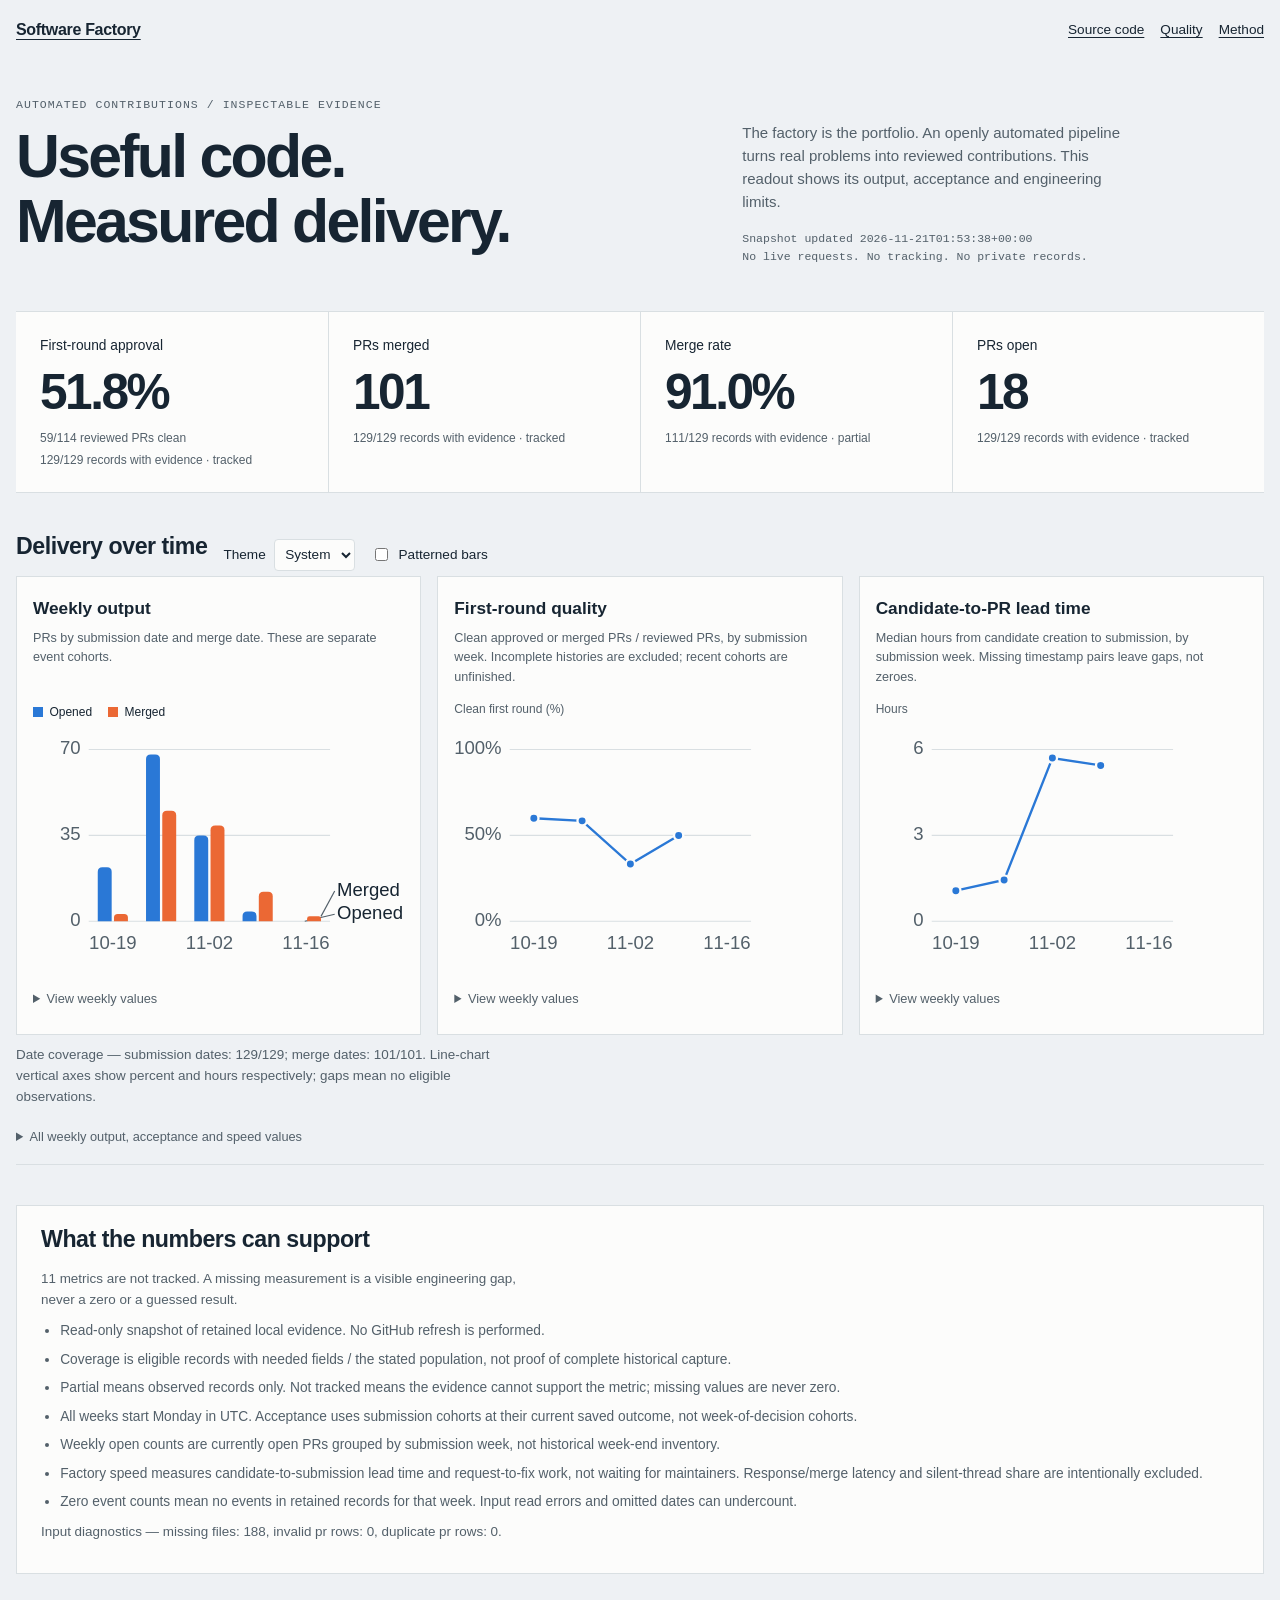
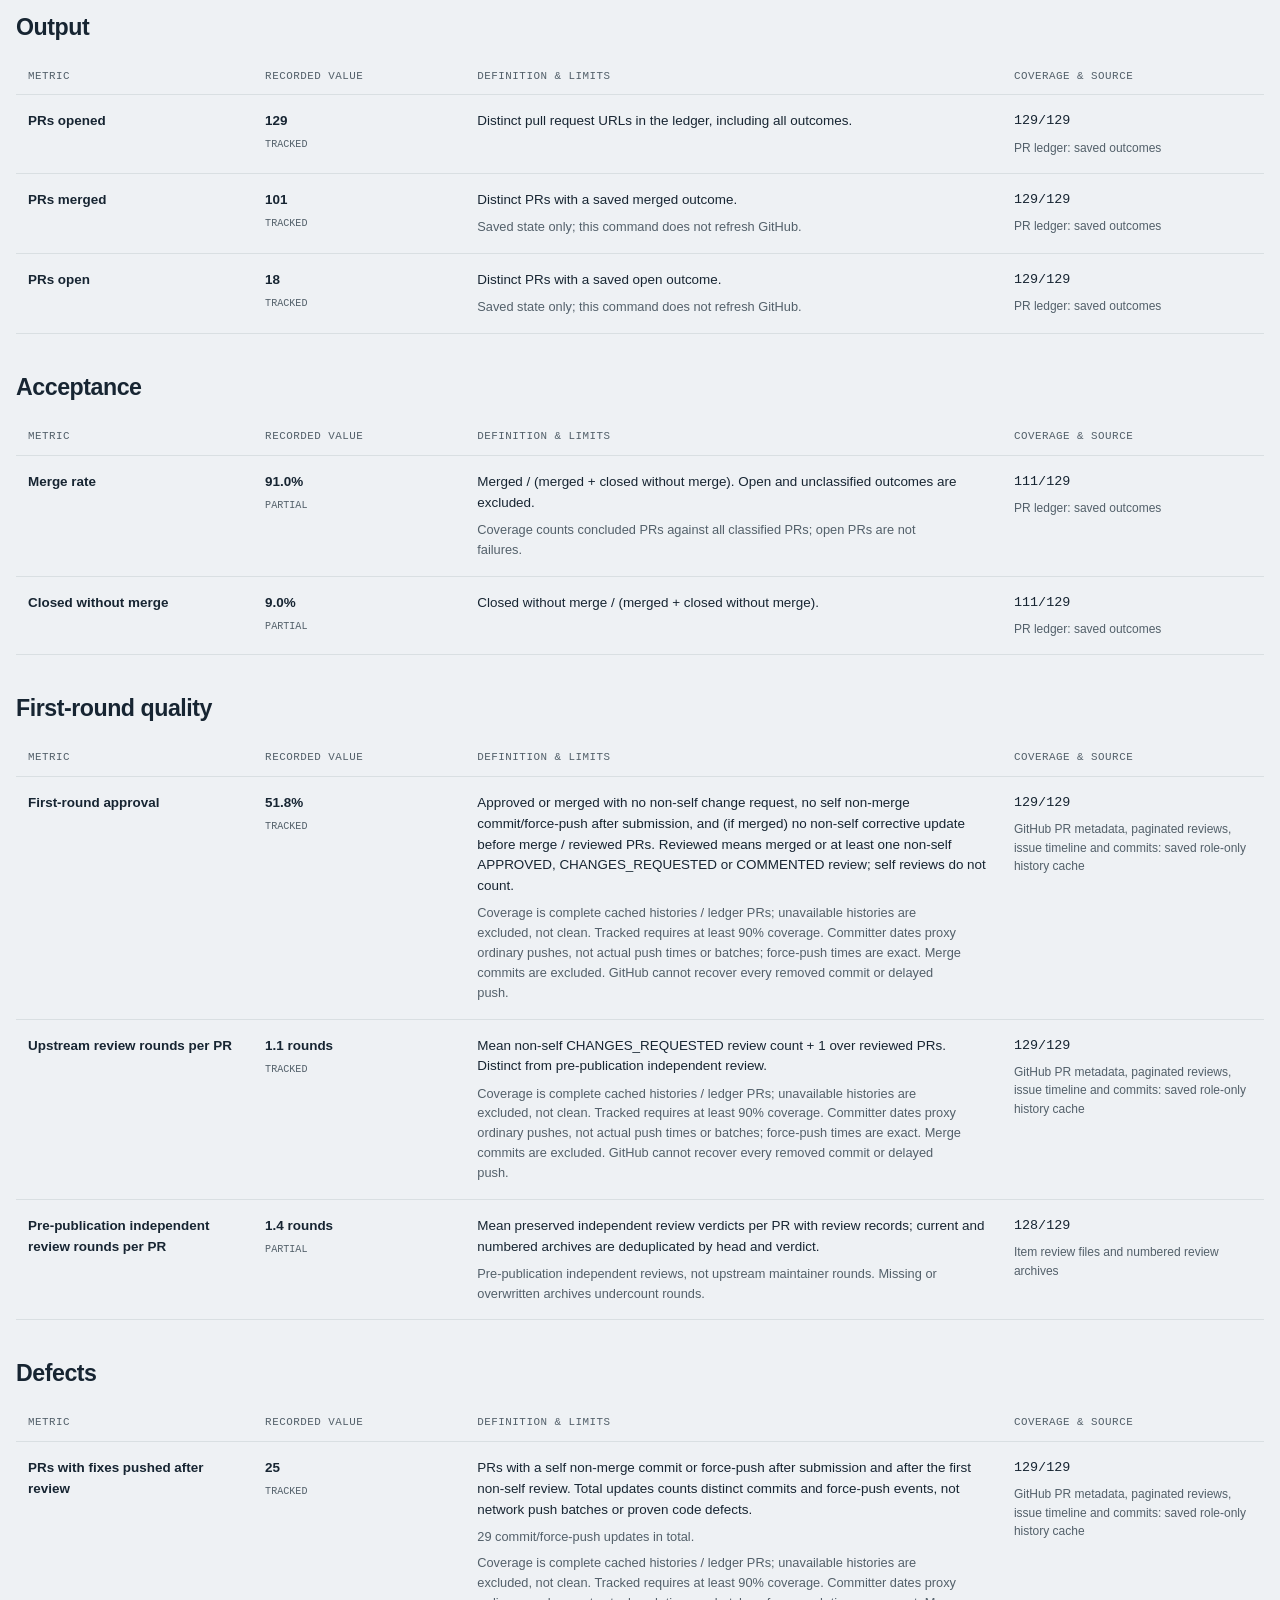
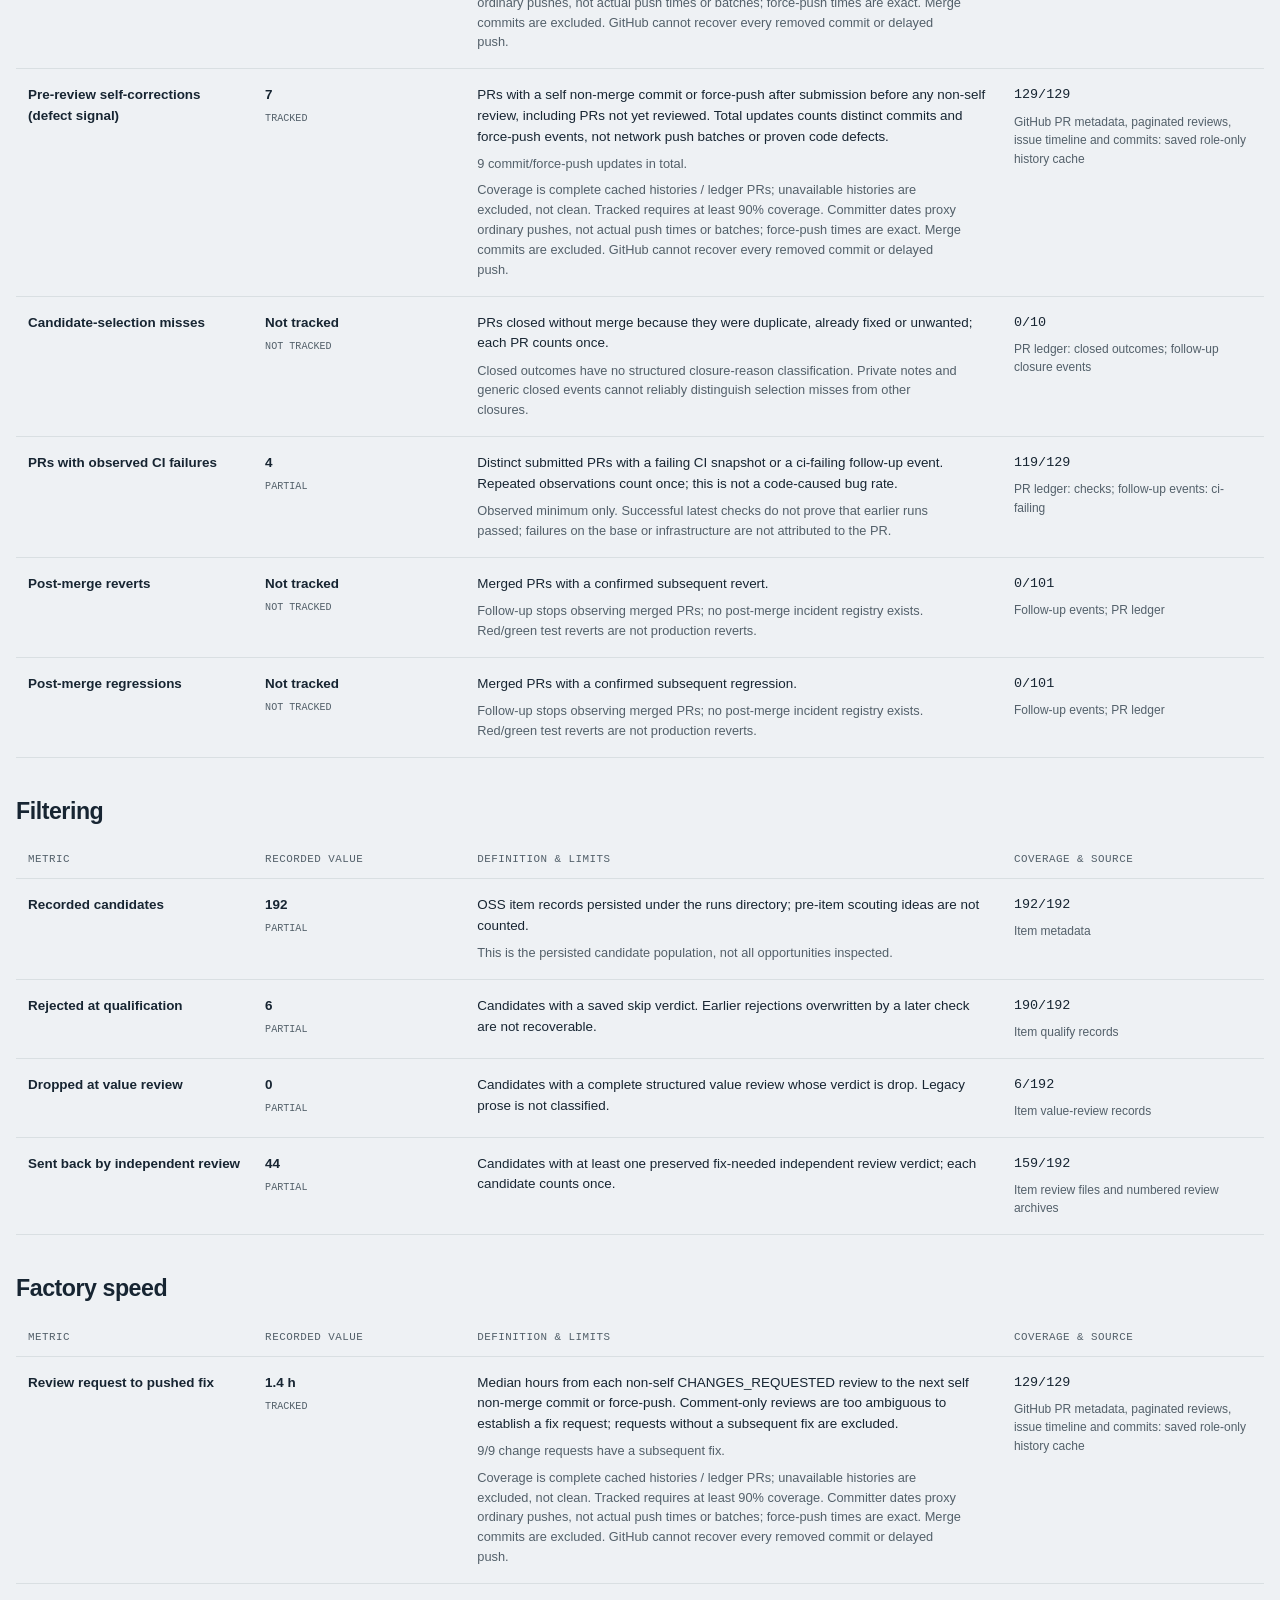
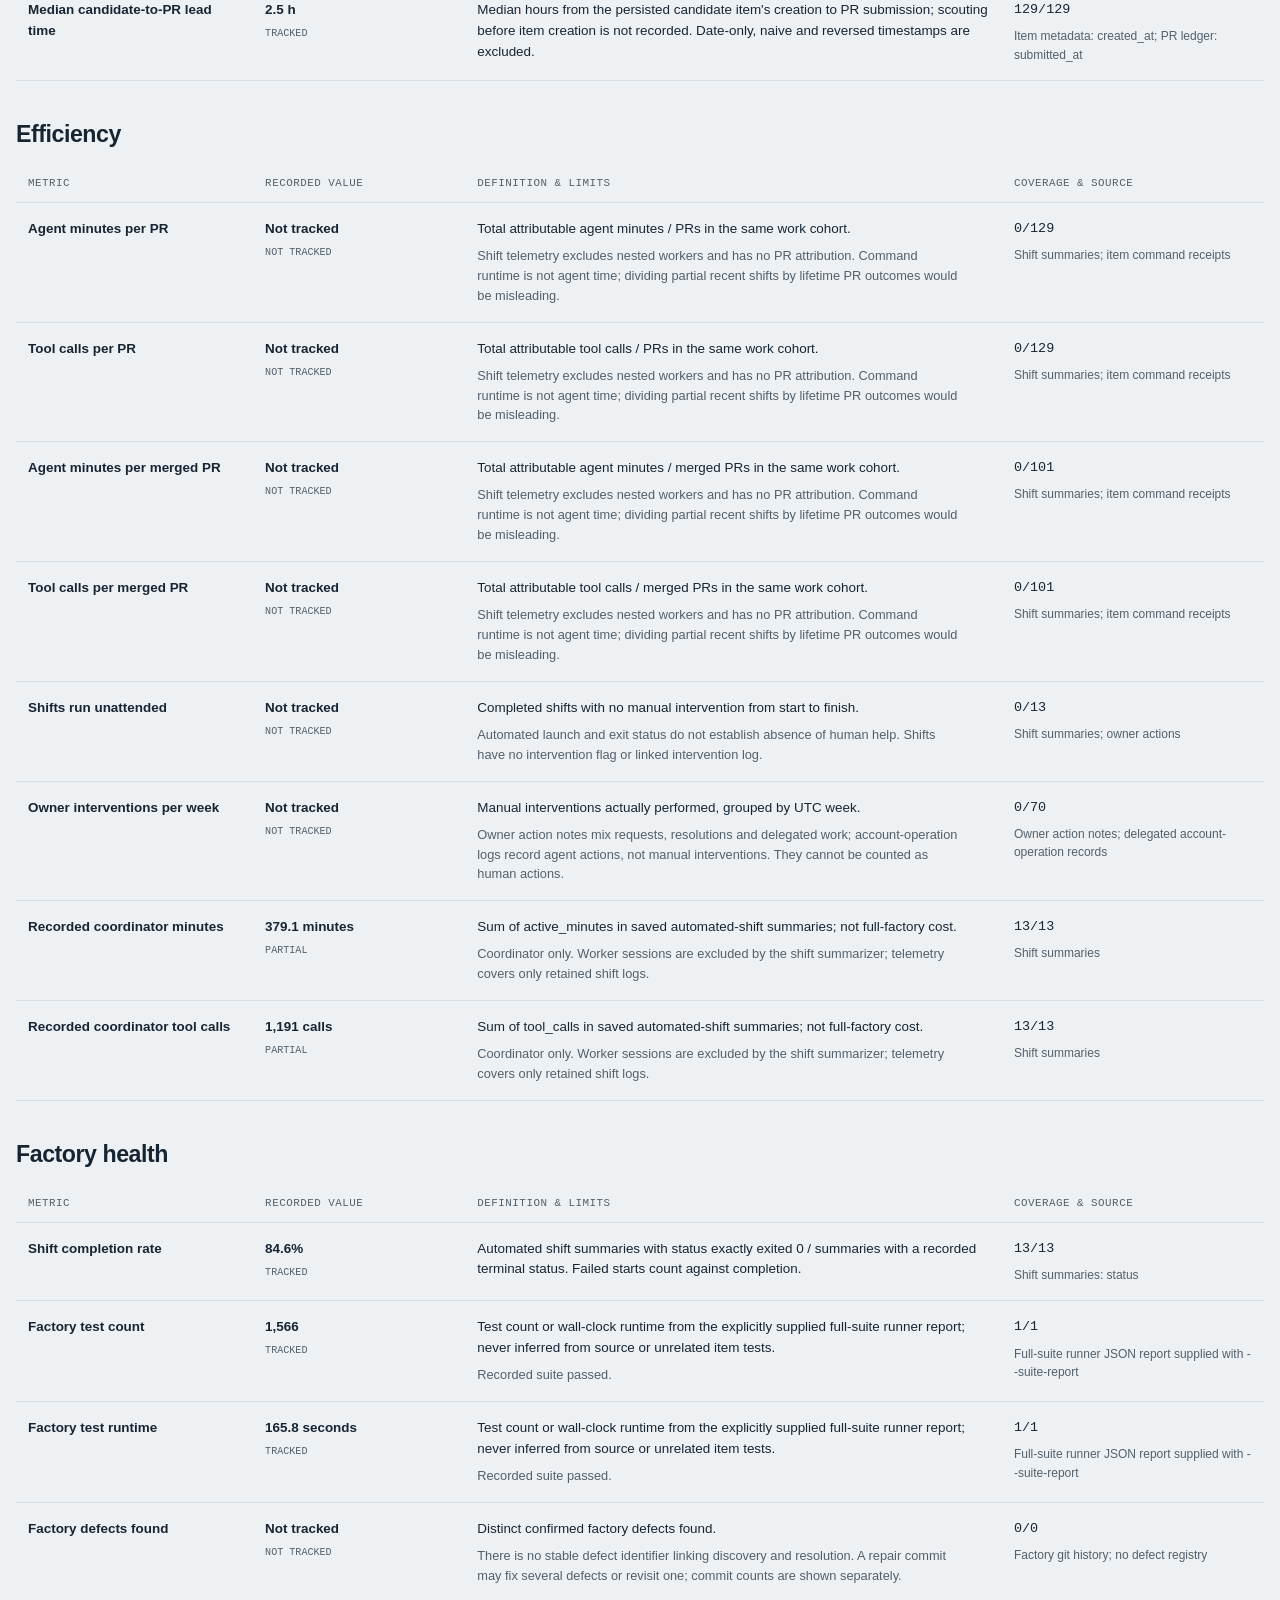
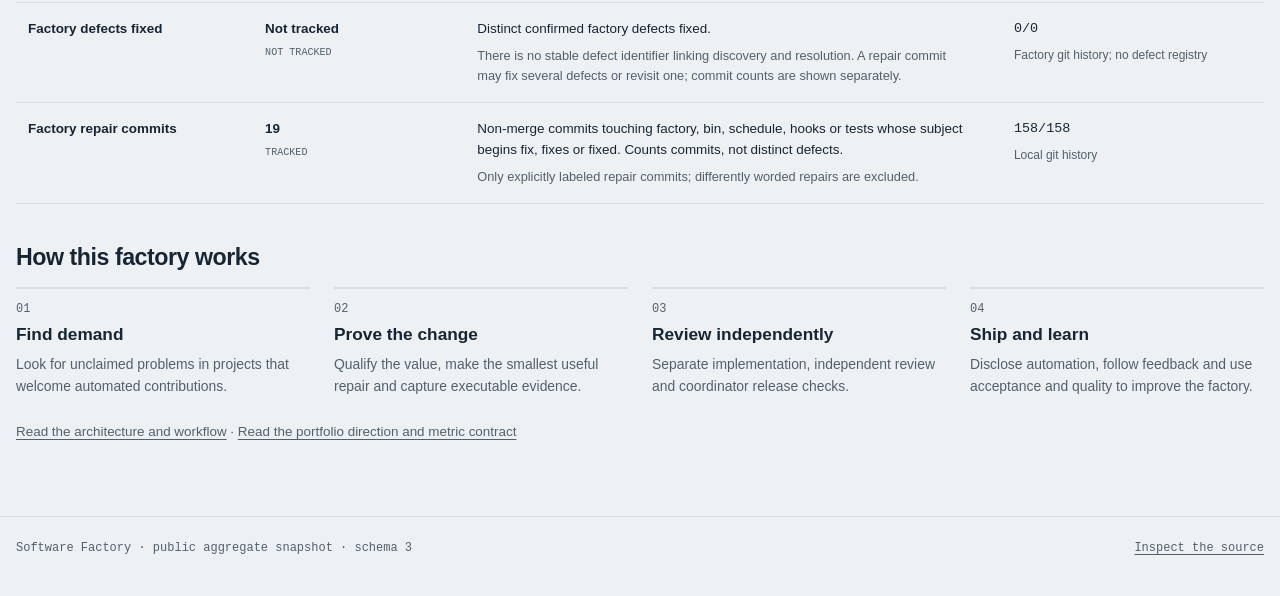
==== commit a34af2d3: "Update public factory snapshot Factory-Public-Snapshot: 1" ====
--- a/site/index.html
+++ b/site/index.html
@@ -97,15 +97,15 @@
 <body>
 <header class="wrap"><a class="brand" href="https://clean99.github.io/software-factory/">Software Factory</a><nav aria-label="Main navigation"><a href="https://github.com/clean99/software-factory">Source code</a><a href="#first-round-quality">Quality</a><a href="#method">Method</a></nav></header>
 <main class="wrap">
-<section class="hero"><div><div class="eyebrow">Automated contributions / inspectable evidence</div><h1>Useful code.<br>Measured delivery.</h1></div><div><p>The factory is the portfolio. An openly automated pipeline turns real problems into reviewed contributions. This readout shows its output, acceptance and engineering limits.</p><div class="asof">Snapshot updated <time>2026-11-20T14:36:02+00:00</time><br>No live requests. No tracking. No private records.</div></div></section>
-<section class="stats" aria-label="Headline outcomes"><div class="stat"><span class="stat-label">First-round approval</span><strong>51.8%</strong><small>59/114 reviewed PRs clean</small><small>129/129 records with evidence · tracked</small></div><div class="stat"><span class="stat-label">PRs merged</span><strong>100</strong><small>129/129 records with evidence · tracked</small></div><div class="stat"><span class="stat-label">Merge rate</span><strong>90.9%</strong><small>110/129 records with evidence · partial</small></div><div class="stat"><span class="stat-label">PRs open</span><strong>19</strong><small>129/129 records with evidence · tracked</small></div></section>
-<section aria-labelledby="weekly-title"><div class="controls"><h2 id="weekly-title">Delivery over time</h2><label for="theme">Theme <select id="theme"><option value="system">System</option><option value="light">Light</option><option value="dark">Dark</option></select></label><label for="texture"><input id="texture" type="checkbox">Patterned bars</label></div><div class="charts"><section class="chart"><h3>Weekly output</h3><p class="chart-note">PRs by submission date and merge date. These are separate event cohorts.</p><div class="legend"><span><i class="swatch series-1"></i>Opened</span><span><i class="swatch series-2"></i>Merged</span></div><svg viewBox="0 0 320 220" role="img" aria-label="Weekly output; exact values in the table below"><title>Weekly output</title><defs><pattern id="bar-texture" width="6" height="6" patternUnits="userSpaceOnUse" patternTransform="rotate(45)"><path d="M0 0V6" class="texture-line"/></pattern></defs><path class="grid-line" d="M48 170.00H256"/><text class="axis" x="41" y="174.00" text-anchor="end">0</text><path class="grid-line" d="M48 96.00H256"/><text class="axis" x="41" y="100.00" text-anchor="end">35</text><path class="grid-line" d="M48 22.00H256"/><text class="axis" x="41" y="26.00" text-anchor="end">70</text><g class="mark-group" tabindex="0" data-tip="2026-10-19: Opened 22; Merged 3"><title>2026-10-19: Opened 22; Merged 3</title><path class="crosshair" d="M68.80 22V170"/><path class="series-1 bar" d="M55.80 170V127.49Q55.80 123.49 59.80 123.49H63.80Q67.80 123.49 67.80 127.49V170Z"/><path class="series-2 bar" d="M69.80 170V166.83Q69.80 163.66 72.97 163.66H78.63Q81.80 163.66 81.80 166.83V170Z"/><path class="texture" d="M69.80 170V166.83Q69.80 163.66 72.97 163.66H78.63Q81.80 163.66 81.80 166.83V170Z" fill="url(#bar-texture)"/><rect class="hit-area" x="48.00" y="22" width="41.60" height="148"/></g><text class="axis date-axis" x="68.80" y="194" text-anchor="middle">10-19</text><g class="mark-group" tabindex="0" data-tip="2026-10-26: Opened 68; Merged 45"><title>2026-10-26: Opened 68; Merged 45</title><path class="crosshair" d="M110.40 22V170"/><path class="series-1 bar" d="M97.40 170V30.23Q97.40 26.23 101.40 26.23H105.40Q109.40 26.23 109.40 30.23V170Z"/><path class="series-2 bar" d="M111.40 170V78.86Q111.40 74.86 115.40 74.86H119.40Q123.40 74.86 123.40 78.86V170Z"/><path class="texture" d="M111.40 170V78.86Q111.40 74.86 115.40 74.86H119.40Q123.40 74.86 123.40 78.86V170Z" fill="url(#bar-texture)"/><rect class="hit-area" x="89.60" y="22" width="41.60" height="148"/></g><g class="mark-group" tabindex="0" data-tip="2026-11-02: Opened 35; Merged 39"><title>2026-11-02: Opened 35; Merged 39</title><path class="crosshair" d="M152.00 22V170"/><path class="series-1 bar" d="M139.00 170V100.00Q139.00 96.00 143.00 96.00H147.00Q151.00 96.00 151.00 100.00V170Z"/><path class="series-2 bar" d="M153.00 170V91.54Q153.00 87.54 157.00 87.54H161.00Q165.00 87.54 165.00 91.54V170Z"/><path class="texture" d="M153.00 170V91.54Q153.00 87.54 157.00 87.54H161.00Q165.00 87.54 165.00 91.54V170Z" fill="url(#bar-texture)"/><rect class="hit-area" x="131.20" y="22" width="41.60" height="148"/></g><text class="axis date-axis" x="152.00" y="194" text-anchor="middle">11-02</text><g class="mark-group" tabindex="0" data-tip="2026-11-09: Opened 4; Merged 12"><title>2026-11-09: Opened 4; Merged 12</title><path class="crosshair" d="M193.60 22V170"/><path class="series-1 bar" d="M180.60 170V165.54Q180.60 161.54 184.60 161.54H188.60Q192.60 161.54 192.60 165.54V170Z"/><path class="series-2 bar" d="M194.60 170V148.63Q194.60 144.63 198.60 144.63H202.60Q206.60 144.63 206.60 148.63V170Z"/><path class="texture" d="M194.60 170V148.63Q194.60 144.63 198.60 144.63H202.60Q206.60 144.63 206.60 148.63V170Z" fill="url(#bar-texture)"/><rect class="hit-area" x="172.80" y="22" width="41.60" height="148"/></g><g class="mark-group" tabindex="0" data-tip="2026-11-16: Opened 0; Merged 1"><title>2026-11-16: Opened 0; Merged 1</title><path class="crosshair" d="M235.20 22V170"/><path class="series-1 bar" d="M222.20 170V170.00Q222.20 170.00 222.20 170.00H234.20Q234.20 170.00 234.20 170.00V170Z"/><path class="label-leader" d="M234.20 170.00L260 164.00"/><text class="direct-label" x="262" y="168.00">Opened</text><path class="series-2 bar" d="M236.20 170V168.94Q236.20 167.89 237.26 167.89H247.14Q248.20 167.89 248.20 168.94V170Z"/><path class="texture" d="M236.20 170V168.94Q236.20 167.89 237.26 167.89H247.14Q248.20 167.89 248.20 168.94V170Z" fill="url(#bar-texture)"/><path class="label-leader" d="M248.20 167.89L260 144.00"/><text class="direct-label" x="262" y="148.00">Merged</text><rect class="hit-area" x="214.40" y="22" width="41.60" height="148"/></g><text class="axis date-axis" x="235.20" y="194" text-anchor="middle">11-16</text></svg><div class="tooltip" hidden></div><details><summary>View weekly values</summary><div class="table-scroll"><table><thead><tr><th scope="col">Week (UTC)</th><th scope="col">Opened</th><th scope="col">Merged</th></tr></thead><tbody><tr><td>2026-10-19</td><td>22</td><td>3</td></tr><tr><td>2026-10-26</td><td>68</td><td>45</td></tr><tr><td>2026-11-02</td><td>35</td><td>39</td></tr><tr><td>2026-11-09</td><td>4</td><td>12</td></tr><tr><td>2026-11-16</td><td>0</td><td>1</td></tr></tbody></table></div></details></section><section class="chart"><h3>First-round quality</h3><p class="chart-note">Clean approved or merged PRs / reviewed PRs, by submission week. Incomplete histories are excluded; recent cohorts are unfinished.</p><div class="chart-unit">Clean first round (%)</div><svg viewBox="0 0 320 220" role="img" aria-label="First-round quality; exact values in the table below"><title>First-round quality</title><path class="grid-line" d="M48 170.00H256"/><text class="axis" x="41" y="174.00" text-anchor="end">0%</text><path class="grid-line" d="M48 96.00H256"/><text class="axis" x="41" y="100.00" text-anchor="end">50%</text><path class="grid-line" d="M48 22.00H256"/><text class="axis" x="41" y="26.00" text-anchor="end">100%</text><path class="series-1 trend" d="M68.80 81.20 L110.40 83.48 L152.00 120.67 L193.60 96.00"/><g class="mark-group" tabindex="0" data-tip="2026-10-19: Clean first round 60.0%"><title>2026-10-19: Clean first round 60.0%</title><path class="crosshair" d="M68.80 22V170"/><circle class="series-1 point" cx="68.80" cy="81.20" r="4"/><rect class="hit-area" x="48.00" y="22" width="41.60" height="148"/></g><text class="axis date-axis" x="68.80" y="194" text-anchor="middle">10-19</text><g class="mark-group" tabindex="0" data-tip="2026-10-26: Clean first round 58.5%"><title>2026-10-26: Clean first round 58.5%</title><path class="crosshair" d="M110.40 22V170"/><circle class="series-1 point" cx="110.40" cy="83.48" r="4"/><rect class="hit-area" x="89.60" y="22" width="41.60" height="148"/></g><g class="mark-group" tabindex="0" data-tip="2026-11-02: Clean first round 33.3%"><title>2026-11-02: Clean first round 33.3%</title><path class="crosshair" d="M152.00 22V170"/><circle class="series-1 point" cx="152.00" cy="120.67" r="4"/><rect class="hit-area" x="131.20" y="22" width="41.60" height="148"/></g><text class="axis date-axis" x="152.00" y="194" text-anchor="middle">11-02</text><g class="mark-group" tabindex="0" data-tip="2026-11-09: Clean first round 50.0%"><title>2026-11-09: Clean first round 50.0%</title><path class="crosshair" d="M193.60 22V170"/><circle class="series-1 point" cx="193.60" cy="96.00" r="4"/><rect class="hit-area" x="172.80" y="22" width="41.60" height="148"/></g><g class="mark-group" tabindex="0" data-tip="2026-11-16: Clean first round Not tracked"><title>2026-11-16: Clean first round Not tracked</title><path class="crosshair" d="M235.20 22V170"/><rect class="hit-area" x="214.40" y="22" width="41.60" height="148"/></g><text class="axis date-axis" x="235.20" y="194" text-anchor="middle">11-16</text></svg><div class="tooltip" hidden></div><details><summary>View weekly values</summary><div class="table-scroll"><table><thead><tr><th scope="col">Week (UTC)</th><th scope="col">Clean first round</th></tr></thead><tbody><tr><td>2026-10-19</td><td>60.0%</td></tr><tr><td>2026-10-26</td><td>58.5%</td></tr><tr><td>2026-11-02</td><td>33.3%</td></tr><tr><td>2026-11-09</td><td>50.0%</td></tr><tr><td>2026-11-16</td><td>Not tracked</td></tr></tbody></table></div></details></section><section class="chart"><h3>Candidate-to-PR lead time</h3><p class="chart-note">Median hours from candidate creation to submission, by submission week. Missing timestamp pairs leave gaps, not zeroes.</p><div class="chart-unit">Hours</div><svg viewBox="0 0 320 220" role="img" aria-label="Candidate-to-PR lead time; exact values in the table below"><title>Candidate-to-PR lead time</title><path class="grid-line" d="M48 170.00H256"/><text class="axis" x="41" y="174.00" text-anchor="end">0</text><path class="grid-line" d="M48 96.00H256"/><text class="axis" x="41" y="100.00" text-anchor="end">3</text><path class="grid-line" d="M48 22.00H256"/><text class="axis" x="41" y="26.00" text-anchor="end">6</text><path class="series-1 trend" d="M68.80 143.61 L110.40 134.43 L152.00 29.35 L193.60 35.69"/><g class="mark-group" tabindex="0" data-tip="2026-10-19: Median hours 1.1 h"><title>2026-10-19: Median hours 1.1 h</title><path class="crosshair" d="M68.80 22V170"/><circle class="series-1 point" cx="68.80" cy="143.61" r="4"/><rect class="hit-area" x="48.00" y="22" width="41.60" height="148"/></g><text class="axis date-axis" x="68.80" y="194" text-anchor="middle">10-19</text><g class="mark-group" tabindex="0" data-tip="2026-10-26: Median hours 1.4 h"><title>2026-10-26: Median hours 1.4 h</title><path class="crosshair" d="M110.40 22V170"/><circle class="series-1 point" cx="110.40" cy="134.43" r="4"/><rect class="hit-area" x="89.60" y="22" width="41.60" height="148"/></g><g class="mark-group" tabindex="0" data-tip="2026-11-02: Median hours 5.7 h"><title>2026-11-02: Median hours 5.7 h</title><path class="crosshair" d="M152.00 22V170"/><circle class="series-1 point" cx="152.00" cy="29.35" r="4"/><rect class="hit-area" x="131.20" y="22" width="41.60" height="148"/></g><text class="axis date-axis" x="152.00" y="194" text-anchor="middle">11-02</text><g class="mark-group" tabindex="0" data-tip="2026-11-09: Median hours 5.4 h"><title>2026-11-09: Median hours 5.4 h</title><path class="crosshair" d="M193.60 22V170"/><circle class="series-1 point" cx="193.60" cy="35.69" r="4"/><rect class="hit-area" x="172.80" y="22" width="41.60" height="148"/></g><g class="mark-group" tabindex="0" data-tip="2026-11-16: Median hours Not tracked"><title>2026-11-16: Median hours Not tracked</title><path class="crosshair" d="M235.20 22V170"/><rect class="hit-area" x="214.40" y="22" width="41.60" height="148"/></g><text class="axis date-axis" x="235.20" y="194" text-anchor="middle">11-16</text></svg><div class="tooltip" hidden></div><details><summary>View weekly values</summary><div class="table-scroll"><table><thead><tr><th scope="col">Week (UTC)</th><th scope="col">Median hours</th></tr></thead><tbody><tr><td>2026-10-19</td><td>1.1 h</td></tr><tr><td>2026-10-26</td><td>1.4 h</td></tr><tr><td>2026-11-02</td><td>5.7 h</td></tr><tr><td>2026-11-09</td><td>5.4 h</td></tr><tr><td>2026-11-16</td><td>Not tracked</td></tr></tbody></table></div></details></section></div><p class="note">Date coverage — submission dates: 129/129; merge dates: 100/100. Line-chart vertical axes show percent and hours respectively; gaps mean no eligible observations.</p><details class="weekly"><summary>All weekly output, acceptance and speed values</summary><div class="table-scroll"><table><thead><tr><th scope="col">Week (UTC)</th><th scope="col">Opened</th><th scope="col">Merged</th><th scope="col">Currently open¹</th><th scope="col">Concluded cohort²</th><th scope="col">Cohort merge rate</th><th scope="col">Closed share</th><th scope="col">First-round approval</th><th scope="col">Clean / reviewed</th><th scope="col">History coverage</th><th scope="col">Median lead</th><th scope="col">Lead samples</th><th scope="col">Request to fix</th><th scope="col">Owner interventions</th></tr></thead><tbody><tr><td>2026-10-19</td><td>22</td><td>3</td><td>7</td><td>15</td><td>86.7%</td><td>13.3%</td><td>60.0%</td><td>9/15</td><td>22/22</td><td>1.1 h</td><td>22</td><td>10.1 h</td><td>Not tracked</td></tr><tr><td>2026-10-26</td><td>68</td><td>45</td><td>7</td><td>61</td><td>91.8%</td><td>8.2%</td><td>58.5%</td><td>38/65</td><td>68/68</td><td>1.4 h</td><td>68</td><td>0.9 h</td><td>Not tracked</td></tr><tr><td>2026-11-02</td><td>35</td><td>39</td><td>5</td><td>30</td><td>90.0%</td><td>10.0%</td><td>33.3%</td><td>10/30</td><td>35/35</td><td>5.7 h</td><td>35</td><td>6.8 h</td><td>Not tracked</td></tr><tr><td>2026-11-09</td><td>4</td><td>12</td><td>0</td><td>4</td><td>100.0%</td><td>0.0%</td><td>50.0%</td><td>2/4</td><td>4/4</td><td>5.4 h</td><td>4</td><td>Not tracked</td><td>Not tracked</td></tr><tr><td>2026-11-16</td><td>0</td><td>1</td><td>0</td><td>0</td><td>Not tracked</td><td>Not tracked</td><td>Not tracked</td><td>0/0</td><td>0/0</td><td>Not tracked</td><td>0</td><td>Not tracked</td><td>Not tracked</td></tr></tbody></table></div><p class="note">¹ Currently open PRs by submission week, not historical inventory. ² Merged or closed without merge, by submission week.</p></details></section>
+<section class="hero"><div><div class="eyebrow">Automated contributions / inspectable evidence</div><h1>Useful code.<br>Measured delivery.</h1></div><div><p>The factory is the portfolio. An openly automated pipeline turns real problems into reviewed contributions. This readout shows its output, acceptance and engineering limits.</p><div class="asof">Snapshot updated <time>2026-11-21T01:53:38+00:00</time><br>No live requests. No tracking. No private records.</div></div></section>
+<section class="stats" aria-label="Headline outcomes"><div class="stat"><span class="stat-label">First-round approval</span><strong>51.8%</strong><small>59/114 reviewed PRs clean</small><small>129/129 records with evidence · tracked</small></div><div class="stat"><span class="stat-label">PRs merged</span><strong>101</strong><small>129/129 records with evidence · tracked</small></div><div class="stat"><span class="stat-label">Merge rate</span><strong>91.0%</strong><small>111/129 records with evidence · partial</small></div><div class="stat"><span class="stat-label">PRs open</span><strong>18</strong><small>129/129 records with evidence · tracked</small></div></section>
+<section aria-labelledby="weekly-title"><div class="controls"><h2 id="weekly-title">Delivery over time</h2><label for="theme">Theme <select id="theme"><option value="system">System</option><option value="light">Light</option><option value="dark">Dark</option></select></label><label for="texture"><input id="texture" type="checkbox">Patterned bars</label></div><div class="charts"><section class="chart"><h3>Weekly output</h3><p class="chart-note">PRs by submission date and merge date. These are separate event cohorts.</p><div class="legend"><span><i class="swatch series-1"></i>Opened</span><span><i class="swatch series-2"></i>Merged</span></div><svg viewBox="0 0 320 220" role="img" aria-label="Weekly output; exact values in the table below"><title>Weekly output</title><defs><pattern id="bar-texture" width="6" height="6" patternUnits="userSpaceOnUse" patternTransform="rotate(45)"><path d="M0 0V6" class="texture-line"/></pattern></defs><path class="grid-line" d="M48 170.00H256"/><text class="axis" x="41" y="174.00" text-anchor="end">0</text><path class="grid-line" d="M48 96.00H256"/><text class="axis" x="41" y="100.00" text-anchor="end">35</text><path class="grid-line" d="M48 22.00H256"/><text class="axis" x="41" y="26.00" text-anchor="end">70</text><g class="mark-group" tabindex="0" data-tip="2026-10-19: Opened 22; Merged 3"><title>2026-10-19: Opened 22; Merged 3</title><path class="crosshair" d="M68.80 22V170"/><path class="series-1 bar" d="M55.80 170V127.49Q55.80 123.49 59.80 123.49H63.80Q67.80 123.49 67.80 127.49V170Z"/><path class="series-2 bar" d="M69.80 170V166.83Q69.80 163.66 72.97 163.66H78.63Q81.80 163.66 81.80 166.83V170Z"/><path class="texture" d="M69.80 170V166.83Q69.80 163.66 72.97 163.66H78.63Q81.80 163.66 81.80 166.83V170Z" fill="url(#bar-texture)"/><rect class="hit-area" x="48.00" y="22" width="41.60" height="148"/></g><text class="axis date-axis" x="68.80" y="194" text-anchor="middle">10-19</text><g class="mark-group" tabindex="0" data-tip="2026-10-26: Opened 68; Merged 45"><title>2026-10-26: Opened 68; Merged 45</title><path class="crosshair" d="M110.40 22V170"/><path class="series-1 bar" d="M97.40 170V30.23Q97.40 26.23 101.40 26.23H105.40Q109.40 26.23 109.40 30.23V170Z"/><path class="series-2 bar" d="M111.40 170V78.86Q111.40 74.86 115.40 74.86H119.40Q123.40 74.86 123.40 78.86V170Z"/><path class="texture" d="M111.40 170V78.86Q111.40 74.86 115.40 74.86H119.40Q123.40 74.86 123.40 78.86V170Z" fill="url(#bar-texture)"/><rect class="hit-area" x="89.60" y="22" width="41.60" height="148"/></g><g class="mark-group" tabindex="0" data-tip="2026-11-02: Opened 35; Merged 39"><title>2026-11-02: Opened 35; Merged 39</title><path class="crosshair" d="M152.00 22V170"/><path class="series-1 bar" d="M139.00 170V100.00Q139.00 96.00 143.00 96.00H147.00Q151.00 96.00 151.00 100.00V170Z"/><path class="series-2 bar" d="M153.00 170V91.54Q153.00 87.54 157.00 87.54H161.00Q165.00 87.54 165.00 91.54V170Z"/><path class="texture" d="M153.00 170V91.54Q153.00 87.54 157.00 87.54H161.00Q165.00 87.54 165.00 91.54V170Z" fill="url(#bar-texture)"/><rect class="hit-area" x="131.20" y="22" width="41.60" height="148"/></g><text class="axis date-axis" x="152.00" y="194" text-anchor="middle">11-02</text><g class="mark-group" tabindex="0" data-tip="2026-11-09: Opened 4; Merged 12"><title>2026-11-09: Opened 4; Merged 12</title><path class="crosshair" d="M193.60 22V170"/><path class="series-1 bar" d="M180.60 170V165.54Q180.60 161.54 184.60 161.54H188.60Q192.60 161.54 192.60 165.54V170Z"/><path class="series-2 bar" d="M194.60 170V148.63Q194.60 144.63 198.60 144.63H202.60Q206.60 144.63 206.60 148.63V170Z"/><path class="texture" d="M194.60 170V148.63Q194.60 144.63 198.60 144.63H202.60Q206.60 144.63 206.60 148.63V170Z" fill="url(#bar-texture)"/><rect class="hit-area" x="172.80" y="22" width="41.60" height="148"/></g><g class="mark-group" tabindex="0" data-tip="2026-11-16: Opened 0; Merged 2"><title>2026-11-16: Opened 0; Merged 2</title><path class="crosshair" d="M235.20 22V170"/><path class="series-1 bar" d="M222.20 170V170.00Q222.20 170.00 222.20 170.00H234.20Q234.20 170.00 234.20 170.00V170Z"/><path class="label-leader" d="M234.20 170.00L260 164.00"/><text class="direct-label" x="262" y="168.00">Opened</text><path class="series-2 bar" d="M236.20 170V167.89Q236.20 165.77 238.31 165.77H246.09Q248.20 165.77 248.20 167.89V170Z"/><path class="texture" d="M236.20 170V167.89Q236.20 165.77 238.31 165.77H246.09Q248.20 165.77 248.20 167.89V170Z" fill="url(#bar-texture)"/><path class="label-leader" d="M248.20 165.77L260 144.00"/><text class="direct-label" x="262" y="148.00">Merged</text><rect class="hit-area" x="214.40" y="22" width="41.60" height="148"/></g><text class="axis date-axis" x="235.20" y="194" text-anchor="middle">11-16</text></svg><div class="tooltip" hidden></div><details><summary>View weekly values</summary><div class="table-scroll"><table><thead><tr><th scope="col">Week (UTC)</th><th scope="col">Opened</th><th scope="col">Merged</th></tr></thead><tbody><tr><td>2026-10-19</td><td>22</td><td>3</td></tr><tr><td>2026-10-26</td><td>68</td><td>45</td></tr><tr><td>2026-11-02</td><td>35</td><td>39</td></tr><tr><td>2026-11-09</td><td>4</td><td>12</td></tr><tr><td>2026-11-16</td><td>0</td><td>2</td></tr></tbody></table></div></details></section><section class="chart"><h3>First-round quality</h3><p class="chart-note">Clean approved or merged PRs / reviewed PRs, by submission week. Incomplete histories are excluded; recent cohorts are unfinished.</p><div class="chart-unit">Clean first round (%)</div><svg viewBox="0 0 320 220" role="img" aria-label="First-round quality; exact values in the table below"><title>First-round quality</title><path class="grid-line" d="M48 170.00H256"/><text class="axis" x="41" y="174.00" text-anchor="end">0%</text><path class="grid-line" d="M48 96.00H256"/><text class="axis" x="41" y="100.00" text-anchor="end">50%</text><path class="grid-line" d="M48 22.00H256"/><text class="axis" x="41" y="26.00" text-anchor="end">100%</text><path class="series-1 trend" d="M68.80 81.20 L110.40 83.48 L152.00 120.67 L193.60 96.00"/><g class="mark-group" tabindex="0" data-tip="2026-10-19: Clean first round 60.0%"><title>2026-10-19: Clean first round 60.0%</title><path class="crosshair" d="M68.80 22V170"/><circle class="series-1 point" cx="68.80" cy="81.20" r="4"/><rect class="hit-area" x="48.00" y="22" width="41.60" height="148"/></g><text class="axis date-axis" x="68.80" y="194" text-anchor="middle">10-19</text><g class="mark-group" tabindex="0" data-tip="2026-10-26: Clean first round 58.5%"><title>2026-10-26: Clean first round 58.5%</title><path class="crosshair" d="M110.40 22V170"/><circle class="series-1 point" cx="110.40" cy="83.48" r="4"/><rect class="hit-area" x="89.60" y="22" width="41.60" height="148"/></g><g class="mark-group" tabindex="0" data-tip="2026-11-02: Clean first round 33.3%"><title>2026-11-02: Clean first round 33.3%</title><path class="crosshair" d="M152.00 22V170"/><circle class="series-1 point" cx="152.00" cy="120.67" r="4"/><rect class="hit-area" x="131.20" y="22" width="41.60" height="148"/></g><text class="axis date-axis" x="152.00" y="194" text-anchor="middle">11-02</text><g class="mark-group" tabindex="0" data-tip="2026-11-09: Clean first round 50.0%"><title>2026-11-09: Clean first round 50.0%</title><path class="crosshair" d="M193.60 22V170"/><circle class="series-1 point" cx="193.60" cy="96.00" r="4"/><rect class="hit-area" x="172.80" y="22" width="41.60" height="148"/></g><g class="mark-group" tabindex="0" data-tip="2026-11-16: Clean first round Not tracked"><title>2026-11-16: Clean first round Not tracked</title><path class="crosshair" d="M235.20 22V170"/><rect class="hit-area" x="214.40" y="22" width="41.60" height="148"/></g><text class="axis date-axis" x="235.20" y="194" text-anchor="middle">11-16</text></svg><div class="tooltip" hidden></div><details><summary>View weekly values</summary><div class="table-scroll"><table><thead><tr><th scope="col">Week (UTC)</th><th scope="col">Clean first round</th></tr></thead><tbody><tr><td>2026-10-19</td><td>60.0%</td></tr><tr><td>2026-10-26</td><td>58.5%</td></tr><tr><td>2026-11-02</td><td>33.3%</td></tr><tr><td>2026-11-09</td><td>50.0%</td></tr><tr><td>2026-11-16</td><td>Not tracked</td></tr></tbody></table></div></details></section><section class="chart"><h3>Candidate-to-PR lead time</h3><p class="chart-note">Median hours from candidate creation to submission, by submission week. Missing timestamp pairs leave gaps, not zeroes.</p><div class="chart-unit">Hours</div><svg viewBox="0 0 320 220" role="img" aria-label="Candidate-to-PR lead time; exact values in the table below"><title>Candidate-to-PR lead time</title><path class="grid-line" d="M48 170.00H256"/><text class="axis" x="41" y="174.00" text-anchor="end">0</text><path class="grid-line" d="M48 96.00H256"/><text class="axis" x="41" y="100.00" text-anchor="end">3</text><path class="grid-line" d="M48 22.00H256"/><text class="axis" x="41" y="26.00" text-anchor="end">6</text><path class="series-1 trend" d="M68.80 143.61 L110.40 134.43 L152.00 29.35 L193.60 35.69"/><g class="mark-group" tabindex="0" data-tip="2026-10-19: Median hours 1.1 h"><title>2026-10-19: Median hours 1.1 h</title><path class="crosshair" d="M68.80 22V170"/><circle class="series-1 point" cx="68.80" cy="143.61" r="4"/><rect class="hit-area" x="48.00" y="22" width="41.60" height="148"/></g><text class="axis date-axis" x="68.80" y="194" text-anchor="middle">10-19</text><g class="mark-group" tabindex="0" data-tip="2026-10-26: Median hours 1.4 h"><title>2026-10-26: Median hours 1.4 h</title><path class="crosshair" d="M110.40 22V170"/><circle class="series-1 point" cx="110.40" cy="134.43" r="4"/><rect class="hit-area" x="89.60" y="22" width="41.60" height="148"/></g><g class="mark-group" tabindex="0" data-tip="2026-11-02: Median hours 5.7 h"><title>2026-11-02: Median hours 5.7 h</title><path class="crosshair" d="M152.00 22V170"/><circle class="series-1 point" cx="152.00" cy="29.35" r="4"/><rect class="hit-area" x="131.20" y="22" width="41.60" height="148"/></g><text class="axis date-axis" x="152.00" y="194" text-anchor="middle">11-02</text><g class="mark-group" tabindex="0" data-tip="2026-11-09: Median hours 5.4 h"><title>2026-11-09: Median hours 5.4 h</title><path class="crosshair" d="M193.60 22V170"/><circle class="series-1 point" cx="193.60" cy="35.69" r="4"/><rect class="hit-area" x="172.80" y="22" width="41.60" height="148"/></g><g class="mark-group" tabindex="0" data-tip="2026-11-16: Median hours Not tracked"><title>2026-11-16: Median hours Not tracked</title><path class="crosshair" d="M235.20 22V170"/><rect class="hit-area" x="214.40" y="22" width="41.60" height="148"/></g><text class="axis date-axis" x="235.20" y="194" text-anchor="middle">11-16</text></svg><div class="tooltip" hidden></div><details><summary>View weekly values</summary><div class="table-scroll"><table><thead><tr><th scope="col">Week (UTC)</th><th scope="col">Median hours</th></tr></thead><tbody><tr><td>2026-10-19</td><td>1.1 h</td></tr><tr><td>2026-10-26</td><td>1.4 h</td></tr><tr><td>2026-11-02</td><td>5.7 h</td></tr><tr><td>2026-11-09</td><td>5.4 h</td></tr><tr><td>2026-11-16</td><td>Not tracked</td></tr></tbody></table></div></details></section></div><p class="note">Date coverage — submission dates: 129/129; merge dates: 101/101. Line-chart vertical axes show percent and hours respectively; gaps mean no eligible observations.</p><details class="weekly"><summary>All weekly output, acceptance and speed values</summary><div class="table-scroll"><table><thead><tr><th scope="col">Week (UTC)</th><th scope="col">Opened</th><th scope="col">Merged</th><th scope="col">Currently open¹</th><th scope="col">Concluded cohort²</th><th scope="col">Cohort merge rate</th><th scope="col">Closed share</th><th scope="col">First-round approval</th><th scope="col">Clean / reviewed</th><th scope="col">History coverage</th><th scope="col">Median lead</th><th scope="col">Lead samples</th><th scope="col">Request to fix</th><th scope="col">Owner interventions</th></tr></thead><tbody><tr><td>2026-10-19</td><td>22</td><td>3</td><td>7</td><td>15</td><td>86.7%</td><td>13.3%</td><td>60.0%</td><td>9/15</td><td>22/22</td><td>1.1 h</td><td>22</td><td>10.1 h</td><td>Not tracked</td></tr><tr><td>2026-10-26</td><td>68</td><td>45</td><td>6</td><td>62</td><td>91.9%</td><td>8.1%</td><td>58.5%</td><td>38/65</td><td>68/68</td><td>1.4 h</td><td>68</td><td>0.9 h</td><td>Not tracked</td></tr><tr><td>2026-11-02</td><td>35</td><td>39</td><td>5</td><td>30</td><td>90.0%</td><td>10.0%</td><td>33.3%</td><td>10/30</td><td>35/35</td><td>5.7 h</td><td>35</td><td>6.8 h</td><td>Not tracked</td></tr><tr><td>2026-11-09</td><td>4</td><td>12</td><td>0</td><td>4</td><td>100.0%</td><td>0.0%</td><td>50.0%</td><td>2/4</td><td>4/4</td><td>5.4 h</td><td>4</td><td>Not tracked</td><td>Not tracked</td></tr><tr><td>2026-11-16</td><td>0</td><td>2</td><td>0</td><td>0</td><td>Not tracked</td><td>Not tracked</td><td>Not tracked</td><td>0/0</td><td>0/0</td><td>Not tracked</td><td>0</td><td>Not tracked</td><td>Not tracked</td></tr></tbody></table></div><p class="note">¹ Currently open PRs by submission week, not historical inventory. ² Merged or closed without merge, by submission week.</p></details></section>
 <section class="methods" id="method"><h2>What the numbers can support</h2><p class="note">11 metrics are not tracked. A missing measurement is a visible engineering gap, never a zero or a guessed result.</p><ul><li>Read-only snapshot of retained local evidence. No GitHub refresh is performed.</li><li>Coverage is eligible records with needed fields / the stated population, not proof of complete historical capture.</li><li>Partial means observed records only. Not tracked means the evidence cannot support the metric; missing values are never zero.</li><li>All weeks start Monday in UTC. Acceptance uses submission cohorts at their current saved outcome, not week-of-decision cohorts.</li><li>Weekly open counts are currently open PRs grouped by submission week, not historical week-end inventory.</li><li>Factory speed measures candidate-to-submission lead time and request-to-fix work, not waiting for maintainers. Response/merge latency and silent-thread share are intentionally excluded.</li><li>Zero event counts mean no events in retained records for that week. Input read errors and omitted dates can undercount.</li></ul><p class="note">Input diagnostics — missing files: 188, invalid pr rows: 0, duplicate pr rows: 0.</p></section>
-<section class="metrics-section" id="output"><h2>Output</h2><div class="table-scroll"><table><thead><tr><th scope="col">Metric</th><th scope="col">Recorded value</th><th scope="col">Definition &amp; limits</th><th scope="col">Coverage &amp; source</th></tr></thead><tbody><tr><td><span class="metric-name">PRs opened</span></td><td><strong>129</strong><span class="status">tracked</span></td><td>Distinct pull request URLs in the ledger, including all outcomes.</td><td><span class="coverage">129/129</span><small>PR ledger: saved outcomes</small></td></tr><tr><td><span class="metric-name">PRs merged</span></td><td><strong>100</strong><span class="status">tracked</span></td><td>Distinct PRs with a saved merged outcome.<p class="detail-note">Saved state only; this command does not refresh GitHub.</p></td><td><span class="coverage">129/129</span><small>PR ledger: saved outcomes</small></td></tr><tr><td><span class="metric-name">PRs open</span></td><td><strong>19</strong><span class="status">tracked</span></td><td>Distinct PRs with a saved open outcome.<p class="detail-note">Saved state only; this command does not refresh GitHub.</p></td><td><span class="coverage">129/129</span><small>PR ledger: saved outcomes</small></td></tr></tbody></table></div></section><section class="metrics-section" id="acceptance"><h2>Acceptance</h2><div class="table-scroll"><table><thead><tr><th scope="col">Metric</th><th scope="col">Recorded value</th><th scope="col">Definition &amp; limits</th><th scope="col">Coverage &amp; source</th></tr></thead><tbody><tr><td><span class="metric-name">Merge rate</span></td><td><strong>90.9%</strong><span class="status">partial</span></td><td>Merged / (merged + closed without merge). Open and unclassified outcomes are excluded.<p class="detail-note">Coverage counts concluded PRs against all classified PRs; open PRs are not failures.</p></td><td><span class="coverage">110/129</span><small>PR ledger: saved outcomes</small></td></tr><tr><td><span class="metric-name">Closed without merge</span></td><td><strong>9.1%</strong><span class="status">partial</span></td><td>Closed without merge / (merged + closed without merge).</td><td><span class="coverage">110/129</span><small>PR ledger: saved outcomes</small></td></tr></tbody></table></div></section><section class="metrics-section" id="first-round-quality"><h2>First-round quality</h2><div class="table-scroll"><table><thead><tr><th scope="col">Metric</th><th scope="col">Recorded value</th><th scope="col">Definition &amp; limits</th><th scope="col">Coverage &amp; source</th></tr></thead><tbody><tr><td><span class="metric-name">First-round approval</span></td><td><strong>51.8%</strong><span class="status">tracked</span></td><td>Approved or merged with no non-self change request, no self non-merge commit/force-push after submission, and (if merged) no non-self corrective update before merge / reviewed PRs. Reviewed means merged or at least one non-self APPROVED, CHANGES_REQUESTED or COMMENTED review; self reviews do not count.<p class="detail-note">Coverage is complete cached histories / ledger PRs; unavailable histories are excluded, not clean. Tracked requires at least 90% coverage. Committer dates proxy ordinary pushes, not actual push times or batches; force-push times are exact. Merge commits are excluded. GitHub cannot recover every removed commit or delayed push.</p></td><td><span class="coverage">129/129</span><small>GitHub PR metadata, paginated reviews, issue timeline and commits: saved role-only history cache</small></td></tr><tr><td><span class="metric-name">Upstream review rounds per PR</span></td><td><strong>1.1 rounds</strong><span class="status">tracked</span></td><td>Mean non-self CHANGES_REQUESTED review count + 1 over reviewed PRs. Distinct from pre-publication independent review.<p class="detail-note">Coverage is complete cached histories / ledger PRs; unavailable histories are excluded, not clean. Tracked requires at least 90% coverage. Committer dates proxy ordinary pushes, not actual push times or batches; force-push times are exact. Merge commits are excluded. GitHub cannot recover every removed commit or delayed push.</p></td><td><span class="coverage">129/129</span><small>GitHub PR metadata, paginated reviews, issue timeline and commits: saved role-only history cache</small></td></tr><tr><td><span class="metric-name">Pre-publication independent review rounds per PR</span></td><td><strong>1.4 rounds</strong><span class="status">partial</span></td><td>Mean preserved independent review verdicts per PR with review records; current and numbered archives are deduplicated by head and verdict.<p class="detail-note">Pre-publication independent reviews, not upstream maintainer rounds. Missing or overwritten archives undercount rounds.</p></td><td><span class="coverage">129/129</span><small>Item review files and numbered review archives</small></td></tr></tbody></table></div></section><section class="metrics-section" id="defects"><h2>Defects</h2><div class="table-scroll"><table><thead><tr><th scope="col">Metric</th><th scope="col">Recorded value</th><th scope="col">Definition &amp; limits</th><th scope="col">Coverage &amp; source</th></tr></thead><tbody><tr><td><span class="metric-name">PRs with fixes pushed after review</span></td><td><strong>25</strong><span class="status">tracked</span></td><td>PRs with a self non-merge commit or force-push after submission and after the first non-self review. Total updates counts distinct commits and force-push events, not network push batches or proven code defects.<p class="detail-note">29 commit/force-push updates in total.</p><p class="detail-note">Coverage is complete cached histories / ledger PRs; unavailable histories are excluded, not clean. Tracked requires at least 90% coverage. Committer dates proxy ordinary pushes, not actual push times or batches; force-push times are exact. Merge commits are excluded. GitHub cannot recover every removed commit or delayed push.</p></td><td><span class="coverage">129/129</span><small>GitHub PR metadata, paginated reviews, issue timeline and commits: saved role-only history cache</small></td></tr><tr><td><span class="metric-name">Pre-review self-corrections (defect signal)</span></td><td><strong>7</strong><span class="status">tracked</span></td><td>PRs with a self non-merge commit or force-push after submission before any non-self review, including PRs not yet reviewed. Total updates counts distinct commits and force-push events, not network push batches or proven code defects.<p class="detail-note">9 commit/force-push updates in total.</p><p class="detail-note">Coverage is complete cached histories / ledger PRs; unavailable histories are excluded, not clean. Tracked requires at least 90% coverage. Committer dates proxy ordinary pushes, not actual push times or batches; force-push times are exact. Merge commits are excluded. GitHub cannot recover every removed commit or delayed push.</p></td><td><span class="coverage">129/129</span><small>GitHub PR metadata, paginated reviews, issue timeline and commits: saved role-only history cache</small></td></tr><tr><td><span class="metric-name">Candidate-selection misses</span></td><td><strong>Not tracked</strong><span class="status">not tracked</span></td><td>PRs closed without merge because they were duplicate, already fixed or unwanted; each PR counts once.<p class="detail-note">Closed outcomes have no structured closure-reason classification. Private notes and generic closed events cannot reliably distinguish selection misses from other closures.</p></td><td><span class="coverage">0/10</span><small>PR ledger: closed outcomes; follow-up closure events</small></td></tr><tr><td><span class="metric-name">PRs with observed CI failures</span></td><td><strong>4</strong><span class="status">partial</span></td><td>Distinct submitted PRs with a failing CI snapshot or a ci-failing follow-up event. Repeated observations count once; this is not a code-caused bug rate.<p class="detail-note">Observed minimum only. Successful latest checks do not prove that earlier runs passed; failures on the base or infrastructure are not attributed to the PR.</p></td><td><span class="coverage">119/129</span><small>PR ledger: checks; follow-up events: ci-failing</small></td></tr><tr><td><span class="metric-name">Post-merge reverts</span></td><td><strong>Not tracked</strong><span class="status">not tracked</span></td><td>Merged PRs with a confirmed subsequent revert.<p class="detail-note">Follow-up stops observing merged PRs; no post-merge incident registry exists. Red/green test reverts are not production reverts.</p></td><td><span class="coverage">0/100</span><small>Follow-up events; PR ledger</small></td></tr><tr><td><span class="metric-name">Post-merge regressions</span></td><td><strong>Not tracked</strong><span class="status">not tracked</span></td><td>Merged PRs with a confirmed subsequent regression.<p class="detail-note">Follow-up stops observing merged PRs; no post-merge incident registry exists. Red/green test reverts are not production reverts.</p></td><td><span class="coverage">0/100</span><small>Follow-up events; PR ledger</small></td></tr></tbody></table></div></section><section class="metrics-section" id="filtering"><h2>Filtering</h2><div class="table-scroll"><table><thead><tr><th scope="col">Metric</th><th scope="col">Recorded value</th><th scope="col">Definition &amp; limits</th><th scope="col">Coverage &amp; source</th></tr></thead><tbody><tr><td><span class="metric-name">Recorded candidates</span></td><td><strong>192</strong><span class="status">partial</span></td><td>OSS item records persisted under the runs directory; pre-item scouting ideas are not counted.<p class="detail-note">This is the persisted candidate population, not all opportunities inspected.</p></td><td><span class="coverage">192/192</span><small>Item metadata</small></td></tr><tr><td><span class="metric-name">Rejected at qualification</span></td><td><strong>6</strong><span class="status">partial</span></td><td>Candidates with a saved skip verdict. Earlier rejections overwritten by a later check are not recoverable.</td><td><span class="coverage">190/192</span><small>Item qualify records</small></td></tr><tr><td><span class="metric-name">Dropped at value review</span></td><td><strong>0</strong><span class="status">partial</span></td><td>Candidates with a complete structured value review whose verdict is drop. Legacy prose is not classified.</td><td><span class="coverage">6/192</span><small>Item value-review records</small></td></tr><tr><td><span class="metric-name">Sent back by independent review</span></td><td><strong>44</strong><span class="status">partial</span></td><td>Candidates with at least one preserved fix-needed independent review verdict; each candidate counts once.</td><td><span class="coverage">160/192</span><small>Item review files and numbered review archives</small></td></tr></tbody></table></div></section><section class="metrics-section" id="factory-speed"><h2>Factory speed</h2><div class="table-scroll"><table><thead><tr><th scope="col">Metric</th><th scope="col">Recorded value</th><th scope="col">Definition &amp; limits</th><th scope="col">Coverage &amp; source</th></tr></thead><tbody><tr><td><span class="metric-name">Review request to pushed fix</span></td><td><strong>1.4 h</strong><span class="status">tracked</span></td><td>Median hours from each non-self CHANGES_REQUESTED review to the next self non-merge commit or force-push. Comment-only reviews are too ambiguous to establish a fix request; requests without a subsequent fix are excluded.<p class="detail-note">9/9 change requests have a subsequent fix.</p><p class="detail-note">Coverage is complete cached histories / ledger PRs; unavailable histories are excluded, not clean. Tracked requires at least 90% coverage. Committer dates proxy ordinary pushes, not actual push times or batches; force-push times are exact. Merge commits are excluded. GitHub cannot recover every removed commit or delayed push.</p></td><td><span class="coverage">129/129</span><small>GitHub PR metadata, paginated reviews, issue timeline and commits: saved role-only history cache</small></td></tr><tr><td><span class="metric-name">Median candidate-to-PR lead time</span></td><td><strong>2.5 h</strong><span class="status">tracked</span></td><td>Median hours from the persisted candidate item&#x27;s creation to PR submission; scouting before item creation is not recorded. Date-only, naive and reversed timestamps are excluded.</td><td><span class="coverage">129/129</span><small>Item metadata: created_at; PR ledger: submitted_at</small></td></tr></tbody></table></div></section><section class="metrics-section" id="efficiency"><h2>Efficiency</h2><div class="table-scroll"><table><thead><tr><th scope="col">Metric</th><th scope="col">Recorded value</th><th scope="col">Definition &amp; limits</th><th scope="col">Coverage &amp; source</th></tr></thead><tbody><tr><td><span class="metric-name">Agent minutes per PR</span></td><td><strong>Not tracked</strong><span class="status">not tracked</span></td><td>Total attributable agent minutes / PRs in the same work cohort.<p class="detail-note">Shift telemetry excludes nested workers and has no PR attribution. Command runtime is not agent time; dividing partial recent shifts by lifetime PR outcomes would be misleading.</p></td><td><span class="coverage">0/129</span><small>Shift summaries; item command receipts</small></td></tr><tr><td><span class="metric-name">Tool calls per PR</span></td><td><strong>Not tracked</strong><span class="status">not tracked</span></td><td>Total attributable tool calls / PRs in the same work cohort.<p class="detail-note">Shift telemetry excludes nested workers and has no PR attribution. Command runtime is not agent time; dividing partial recent shifts by lifetime PR outcomes would be misleading.</p></td><td><span class="coverage">0/129</span><small>Shift summaries; item command receipts</small></td></tr><tr><td><span class="metric-name">Agent minutes per merged PR</span></td><td><strong>Not tracked</strong><span class="status">not tracked</span></td><td>Total attributable agent minutes / merged PRs in the same work cohort.<p class="detail-note">Shift telemetry excludes nested workers and has no PR attribution. Command runtime is not agent time; dividing partial recent shifts by lifetime PR outcomes would be misleading.</p></td><td><span class="coverage">0/100</span><small>Shift summaries; item command receipts</small></td></tr><tr><td><span class="metric-name">Tool calls per merged PR</span></td><td><strong>Not tracked</strong><span class="status">not tracked</span></td><td>Total attributable tool calls / merged PRs in the same work cohort.<p class="detail-note">Shift telemetry excludes nested workers and has no PR attribution. Command runtime is not agent time; dividing partial recent shifts by lifetime PR outcomes would be misleading.</p></td><td><span class="coverage">0/100</span><small>Shift summaries; item command receipts</small></td></tr><tr><td><span class="metric-name">Shifts run unattended</span></td><td><strong>Not tracked</strong><span class="status">not tracked</span></td><td>Completed shifts with no manual intervention from start to finish.<p class="detail-note">Automated launch and exit status do not establish absence of human help. Shifts have no intervention flag or linked intervention log.</p></td><td><span class="coverage">0/12</span><small>Shift summaries; owner actions</small></td></tr><tr><td><span class="metric-name">Owner interventions per week</span></td><td><strong>Not tracked</strong><span class="status">not tracked</span></td><td>Manual interventions actually performed, grouped by UTC week.<p class="detail-note">Owner action notes mix requests, resolutions and delegated work; account-operation logs record agent actions, not manual interventions. They cannot be counted as human actions.</p></td><td><span class="coverage">0/70</span><small>Owner action notes; delegated account-operation records</small></td></tr><tr><td><span class="metric-name">Recorded coordinator minutes</span></td><td><strong>350.2 minutes</strong><span class="status">partial</span></td><td>Sum of active_minutes in saved automated-shift summaries; not full-factory cost.<p class="detail-note">Coordinator only. Worker sessions are excluded by the shift summarizer; telemetry covers only retained shift logs.</p></td><td><span class="coverage">12/12</span><small>Shift summaries</small></td></tr><tr><td><span class="metric-name">Recorded coordinator tool calls</span></td><td><strong>1,007 calls</strong><span class="status">partial</span></td><td>Sum of tool_calls in saved automated-shift summaries; not full-factory cost.<p class="detail-note">Coordinator only. Worker sessions are excluded by the shift summarizer; telemetry covers only retained shift logs.</p></td><td><span class="coverage">12/12</span><small>Shift summaries</small></td></tr></tbody></table></div></section><section class="metrics-section" id="factory-health"><h2>Factory health</h2><div class="table-scroll"><table><thead><tr><th scope="col">Metric</th><th scope="col">Recorded value</th><th scope="col">Definition &amp; limits</th><th scope="col">Coverage &amp; source</th></tr></thead><tbody><tr><td><span class="metric-name">Shift completion rate</span></td><td><strong>83.3%</strong><span class="status">tracked</span></td><td>Automated shift summaries with status exactly exited 0 / summaries with a recorded terminal status. Failed starts count against completion.</td><td><span class="coverage">12/12</span><small>Shift summaries: status</small></td></tr><tr><td><span class="metric-name">Factory test count</span></td><td><strong>1,566</strong><span class="status">tracked</span></td><td>Test count or wall-clock runtime from the explicitly supplied full-suite runner report; never inferred from source or unrelated item tests.<p class="detail-note">Recorded suite passed.</p></td><td><span class="coverage">1/1</span><small>Full-suite runner JSON report supplied with --suite-report</small></td></tr><tr><td><span class="metric-name">Factory test runtime</span></td><td><strong>165.8 seconds</strong><span class="status">tracked</span></td><td>Test count or wall-clock runtime from the explicitly supplied full-suite runner report; never inferred from source or unrelated item tests.<p class="detail-note">Recorded suite passed.</p></td><td><span class="coverage">1/1</span><small>Full-suite runner JSON report supplied with --suite-report</small></td></tr><tr><td><span class="metric-name">Factory defects found</span></td><td><strong>Not tracked</strong><span class="status">not tracked</span></td><td>Distinct confirmed factory defects found.<p class="detail-note">There is no stable defect identifier linking discovery and resolution. A repair commit may fix several defects or revisit one; commit counts are shown separately.</p></td><td><span class="coverage">0/0</span><small>Factory git history; no defect registry</small></td></tr><tr><td><span class="metric-name">Factory defects fixed</span></td><td><strong>Not tracked</strong><span class="status">not tracked</span></td><td>Distinct confirmed factory defects fixed.<p class="detail-note">There is no stable defect identifier linking discovery and resolution. A repair commit may fix several defects or revisit one; commit counts are shown separately.</p></td><td><span class="coverage">0/0</span><small>Factory git history; no defect registry</small></td></tr><tr><td><span class="metric-name">Factory repair commits</span></td><td><strong>19</strong><span class="status">tracked</span></td><td>Non-merge commits touching factory, bin, schedule, hooks or tests whose subject begins fix, fixes or fixed. Counts commits, not distinct defects.<p class="detail-note">Only explicitly labeled repair commits; differently worded repairs are excluded.</p></td><td><span class="coverage">158/158</span><small>Local git history</small></td></tr></tbody></table></div></section>
+<section class="metrics-section" id="output"><h2>Output</h2><div class="table-scroll"><table><thead><tr><th scope="col">Metric</th><th scope="col">Recorded value</th><th scope="col">Definition &amp; limits</th><th scope="col">Coverage &amp; source</th></tr></thead><tbody><tr><td><span class="metric-name">PRs opened</span></td><td><strong>129</strong><span class="status">tracked</span></td><td>Distinct pull request URLs in the ledger, including all outcomes.</td><td><span class="coverage">129/129</span><small>PR ledger: saved outcomes</small></td></tr><tr><td><span class="metric-name">PRs merged</span></td><td><strong>101</strong><span class="status">tracked</span></td><td>Distinct PRs with a saved merged outcome.<p class="detail-note">Saved state only; this command does not refresh GitHub.</p></td><td><span class="coverage">129/129</span><small>PR ledger: saved outcomes</small></td></tr><tr><td><span class="metric-name">PRs open</span></td><td><strong>18</strong><span class="status">tracked</span></td><td>Distinct PRs with a saved open outcome.<p class="detail-note">Saved state only; this command does not refresh GitHub.</p></td><td><span class="coverage">129/129</span><small>PR ledger: saved outcomes</small></td></tr></tbody></table></div></section><section class="metrics-section" id="acceptance"><h2>Acceptance</h2><div class="table-scroll"><table><thead><tr><th scope="col">Metric</th><th scope="col">Recorded value</th><th scope="col">Definition &amp; limits</th><th scope="col">Coverage &amp; source</th></tr></thead><tbody><tr><td><span class="metric-name">Merge rate</span></td><td><strong>91.0%</strong><span class="status">partial</span></td><td>Merged / (merged + closed without merge). Open and unclassified outcomes are excluded.<p class="detail-note">Coverage counts concluded PRs against all classified PRs; open PRs are not failures.</p></td><td><span class="coverage">111/129</span><small>PR ledger: saved outcomes</small></td></tr><tr><td><span class="metric-name">Closed without merge</span></td><td><strong>9.0%</strong><span class="status">partial</span></td><td>Closed without merge / (merged + closed without merge).</td><td><span class="coverage">111/129</span><small>PR ledger: saved outcomes</small></td></tr></tbody></table></div></section><section class="metrics-section" id="first-round-quality"><h2>First-round quality</h2><div class="table-scroll"><table><thead><tr><th scope="col">Metric</th><th scope="col">Recorded value</th><th scope="col">Definition &amp; limits</th><th scope="col">Coverage &amp; source</th></tr></thead><tbody><tr><td><span class="metric-name">First-round approval</span></td><td><strong>51.8%</strong><span class="status">tracked</span></td><td>Approved or merged with no non-self change request, no self non-merge commit/force-push after submission, and (if merged) no non-self corrective update before merge / reviewed PRs. Reviewed means merged or at least one non-self APPROVED, CHANGES_REQUESTED or COMMENTED review; self reviews do not count.<p class="detail-note">Coverage is complete cached histories / ledger PRs; unavailable histories are excluded, not clean. Tracked requires at least 90% coverage. Committer dates proxy ordinary pushes, not actual push times or batches; force-push times are exact. Merge commits are excluded. GitHub cannot recover every removed commit or delayed push.</p></td><td><span class="coverage">129/129</span><small>GitHub PR metadata, paginated reviews, issue timeline and commits: saved role-only history cache</small></td></tr><tr><td><span class="metric-name">Upstream review rounds per PR</span></td><td><strong>1.1 rounds</strong><span class="status">tracked</span></td><td>Mean non-self CHANGES_REQUESTED review count + 1 over reviewed PRs. Distinct from pre-publication independent review.<p class="detail-note">Coverage is complete cached histories / ledger PRs; unavailable histories are excluded, not clean. Tracked requires at least 90% coverage. Committer dates proxy ordinary pushes, not actual push times or batches; force-push times are exact. Merge commits are excluded. GitHub cannot recover every removed commit or delayed push.</p></td><td><span class="coverage">129/129</span><small>GitHub PR metadata, paginated reviews, issue timeline and commits: saved role-only history cache</small></td></tr><tr><td><span class="metric-name">Pre-publication independent review rounds per PR</span></td><td><strong>1.4 rounds</strong><span class="status">partial</span></td><td>Mean preserved independent review verdicts per PR with review records; current and numbered archives are deduplicated by head and verdict.<p class="detail-note">Pre-publication independent reviews, not upstream maintainer rounds. Missing or overwritten archives undercount rounds.</p></td><td><span class="coverage">128/129</span><small>Item review files and numbered review archives</small></td></tr></tbody></table></div></section><section class="metrics-section" id="defects"><h2>Defects</h2><div class="table-scroll"><table><thead><tr><th scope="col">Metric</th><th scope="col">Recorded value</th><th scope="col">Definition &amp; limits</th><th scope="col">Coverage &amp; source</th></tr></thead><tbody><tr><td><span class="metric-name">PRs with fixes pushed after review</span></td><td><strong>25</strong><span class="status">tracked</span></td><td>PRs with a self non-merge commit or force-push after submission and after the first non-self review. Total updates counts distinct commits and force-push events, not network push batches or proven code defects.<p class="detail-note">29 commit/force-push updates in total.</p><p class="detail-note">Coverage is complete cached histories / ledger PRs; unavailable histories are excluded, not clean. Tracked requires at least 90% coverage. Committer dates proxy ordinary pushes, not actual push times or batches; force-push times are exact. Merge commits are excluded. GitHub cannot recover every removed commit or delayed push.</p></td><td><span class="coverage">129/129</span><small>GitHub PR metadata, paginated reviews, issue timeline and commits: saved role-only history cache</small></td></tr><tr><td><span class="metric-name">Pre-review self-corrections (defect signal)</span></td><td><strong>7</strong><span class="status">tracked</span></td><td>PRs with a self non-merge commit or force-push after submission before any non-self review, including PRs not yet reviewed. Total updates counts distinct commits and force-push events, not network push batches or proven code defects.<p class="detail-note">9 commit/force-push updates in total.</p><p class="detail-note">Coverage is complete cached histories / ledger PRs; unavailable histories are excluded, not clean. Tracked requires at least 90% coverage. Committer dates proxy ordinary pushes, not actual push times or batches; force-push times are exact. Merge commits are excluded. GitHub cannot recover every removed commit or delayed push.</p></td><td><span class="coverage">129/129</span><small>GitHub PR metadata, paginated reviews, issue timeline and commits: saved role-only history cache</small></td></tr><tr><td><span class="metric-name">Candidate-selection misses</span></td><td><strong>Not tracked</strong><span class="status">not tracked</span></td><td>PRs closed without merge because they were duplicate, already fixed or unwanted; each PR counts once.<p class="detail-note">Closed outcomes have no structured closure-reason classification. Private notes and generic closed events cannot reliably distinguish selection misses from other closures.</p></td><td><span class="coverage">0/10</span><small>PR ledger: closed outcomes; follow-up closure events</small></td></tr><tr><td><span class="metric-name">PRs with observed CI failures</span></td><td><strong>4</strong><span class="status">partial</span></td><td>Distinct submitted PRs with a failing CI snapshot or a ci-failing follow-up event. Repeated observations count once; this is not a code-caused bug rate.<p class="detail-note">Observed minimum only. Successful latest checks do not prove that earlier runs passed; failures on the base or infrastructure are not attributed to the PR.</p></td><td><span class="coverage">119/129</span><small>PR ledger: checks; follow-up events: ci-failing</small></td></tr><tr><td><span class="metric-name">Post-merge reverts</span></td><td><strong>Not tracked</strong><span class="status">not tracked</span></td><td>Merged PRs with a confirmed subsequent revert.<p class="detail-note">Follow-up stops observing merged PRs; no post-merge incident registry exists. Red/green test reverts are not production reverts.</p></td><td><span class="coverage">0/101</span><small>Follow-up events; PR ledger</small></td></tr><tr><td><span class="metric-name">Post-merge regressions</span></td><td><strong>Not tracked</strong><span class="status">not tracked</span></td><td>Merged PRs with a confirmed subsequent regression.<p class="detail-note">Follow-up stops observing merged PRs; no post-merge incident registry exists. Red/green test reverts are not production reverts.</p></td><td><span class="coverage">0/101</span><small>Follow-up events; PR ledger</small></td></tr></tbody></table></div></section><section class="metrics-section" id="filtering"><h2>Filtering</h2><div class="table-scroll"><table><thead><tr><th scope="col">Metric</th><th scope="col">Recorded value</th><th scope="col">Definition &amp; limits</th><th scope="col">Coverage &amp; source</th></tr></thead><tbody><tr><td><span class="metric-name">Recorded candidates</span></td><td><strong>192</strong><span class="status">partial</span></td><td>OSS item records persisted under the runs directory; pre-item scouting ideas are not counted.<p class="detail-note">This is the persisted candidate population, not all opportunities inspected.</p></td><td><span class="coverage">192/192</span><small>Item metadata</small></td></tr><tr><td><span class="metric-name">Rejected at qualification</span></td><td><strong>6</strong><span class="status">partial</span></td><td>Candidates with a saved skip verdict. Earlier rejections overwritten by a later check are not recoverable.</td><td><span class="coverage">190/192</span><small>Item qualify records</small></td></tr><tr><td><span class="metric-name">Dropped at value review</span></td><td><strong>0</strong><span class="status">partial</span></td><td>Candidates with a complete structured value review whose verdict is drop. Legacy prose is not classified.</td><td><span class="coverage">6/192</span><small>Item value-review records</small></td></tr><tr><td><span class="metric-name">Sent back by independent review</span></td><td><strong>44</strong><span class="status">partial</span></td><td>Candidates with at least one preserved fix-needed independent review verdict; each candidate counts once.</td><td><span class="coverage">159/192</span><small>Item review files and numbered review archives</small></td></tr></tbody></table></div></section><section class="metrics-section" id="factory-speed"><h2>Factory speed</h2><div class="table-scroll"><table><thead><tr><th scope="col">Metric</th><th scope="col">Recorded value</th><th scope="col">Definition &amp; limits</th><th scope="col">Coverage &amp; source</th></tr></thead><tbody><tr><td><span class="metric-name">Review request to pushed fix</span></td><td><strong>1.4 h</strong><span class="status">tracked</span></td><td>Median hours from each non-self CHANGES_REQUESTED review to the next self non-merge commit or force-push. Comment-only reviews are too ambiguous to establish a fix request; requests without a subsequent fix are excluded.<p class="detail-note">9/9 change requests have a subsequent fix.</p><p class="detail-note">Coverage is complete cached histories / ledger PRs; unavailable histories are excluded, not clean. Tracked requires at least 90% coverage. Committer dates proxy ordinary pushes, not actual push times or batches; force-push times are exact. Merge commits are excluded. GitHub cannot recover every removed commit or delayed push.</p></td><td><span class="coverage">129/129</span><small>GitHub PR metadata, paginated reviews, issue timeline and commits: saved role-only history cache</small></td></tr><tr><td><span class="metric-name">Median candidate-to-PR lead time</span></td><td><strong>2.5 h</strong><span class="status">tracked</span></td><td>Median hours from the persisted candidate item&#x27;s creation to PR submission; scouting before item creation is not recorded. Date-only, naive and reversed timestamps are excluded.</td><td><span class="coverage">129/129</span><small>Item metadata: created_at; PR ledger: submitted_at</small></td></tr></tbody></table></div></section><section class="metrics-section" id="efficiency"><h2>Efficiency</h2><div class="table-scroll"><table><thead><tr><th scope="col">Metric</th><th scope="col">Recorded value</th><th scope="col">Definition &amp; limits</th><th scope="col">Coverage &amp; source</th></tr></thead><tbody><tr><td><span class="metric-name">Agent minutes per PR</span></td><td><strong>Not tracked</strong><span class="status">not tracked</span></td><td>Total attributable agent minutes / PRs in the same work cohort.<p class="detail-note">Shift telemetry excludes nested workers and has no PR attribution. Command runtime is not agent time; dividing partial recent shifts by lifetime PR outcomes would be misleading.</p></td><td><span class="coverage">0/129</span><small>Shift summaries; item command receipts</small></td></tr><tr><td><span class="metric-name">Tool calls per PR</span></td><td><strong>Not tracked</strong><span class="status">not tracked</span></td><td>Total attributable tool calls / PRs in the same work cohort.<p class="detail-note">Shift telemetry excludes nested workers and has no PR attribution. Command runtime is not agent time; dividing partial recent shifts by lifetime PR outcomes would be misleading.</p></td><td><span class="coverage">0/129</span><small>Shift summaries; item command receipts</small></td></tr><tr><td><span class="metric-name">Agent minutes per merged PR</span></td><td><strong>Not tracked</strong><span class="status">not tracked</span></td><td>Total attributable agent minutes / merged PRs in the same work cohort.<p class="detail-note">Shift telemetry excludes nested workers and has no PR attribution. Command runtime is not agent time; dividing partial recent shifts by lifetime PR outcomes would be misleading.</p></td><td><span class="coverage">0/101</span><small>Shift summaries; item command receipts</small></td></tr><tr><td><span class="metric-name">Tool calls per merged PR</span></td><td><strong>Not tracked</strong><span class="status">not tracked</span></td><td>Total attributable tool calls / merged PRs in the same work cohort.<p class="detail-note">Shift telemetry excludes nested workers and has no PR attribution. Command runtime is not agent time; dividing partial recent shifts by lifetime PR outcomes would be misleading.</p></td><td><span class="coverage">0/101</span><small>Shift summaries; item command receipts</small></td></tr><tr><td><span class="metric-name">Shifts run unattended</span></td><td><strong>Not tracked</strong><span class="status">not tracked</span></td><td>Completed shifts with no manual intervention from start to finish.<p class="detail-note">Automated launch and exit status do not establish absence of human help. Shifts have no intervention flag or linked intervention log.</p></td><td><span class="coverage">0/13</span><small>Shift summaries; owner actions</small></td></tr><tr><td><span class="metric-name">Owner interventions per week</span></td><td><strong>Not tracked</strong><span class="status">not tracked</span></td><td>Manual interventions actually performed, grouped by UTC week.<p class="detail-note">Owner action notes mix requests, resolutions and delegated work; account-operation logs record agent actions, not manual interventions. They cannot be counted as human actions.</p></td><td><span class="coverage">0/70</span><small>Owner action notes; delegated account-operation records</small></td></tr><tr><td><span class="metric-name">Recorded coordinator minutes</span></td><td><strong>379.1 minutes</strong><span class="status">partial</span></td><td>Sum of active_minutes in saved automated-shift summaries; not full-factory cost.<p class="detail-note">Coordinator only. Worker sessions are excluded by the shift summarizer; telemetry covers only retained shift logs.</p></td><td><span class="coverage">13/13</span><small>Shift summaries</small></td></tr><tr><td><span class="metric-name">Recorded coordinator tool calls</span></td><td><strong>1,191 calls</strong><span class="status">partial</span></td><td>Sum of tool_calls in saved automated-shift summaries; not full-factory cost.<p class="detail-note">Coordinator only. Worker sessions are excluded by the shift summarizer; telemetry covers only retained shift logs.</p></td><td><span class="coverage">13/13</span><small>Shift summaries</small></td></tr></tbody></table></div></section><section class="metrics-section" id="factory-health"><h2>Factory health</h2><div class="table-scroll"><table><thead><tr><th scope="col">Metric</th><th scope="col">Recorded value</th><th scope="col">Definition &amp; limits</th><th scope="col">Coverage &amp; source</th></tr></thead><tbody><tr><td><span class="metric-name">Shift completion rate</span></td><td><strong>84.6%</strong><span class="status">tracked</span></td><td>Automated shift summaries with status exactly exited 0 / summaries with a recorded terminal status. Failed starts count against completion.</td><td><span class="coverage">13/13</span><small>Shift summaries: status</small></td></tr><tr><td><span class="metric-name">Factory test count</span></td><td><strong>1,566</strong><span class="status">tracked</span></td><td>Test count or wall-clock runtime from the explicitly supplied full-suite runner report; never inferred from source or unrelated item tests.<p class="detail-note">Recorded suite passed.</p></td><td><span class="coverage">1/1</span><small>Full-suite runner JSON report supplied with --suite-report</small></td></tr><tr><td><span class="metric-name">Factory test runtime</span></td><td><strong>165.8 seconds</strong><span class="status">tracked</span></td><td>Test count or wall-clock runtime from the explicitly supplied full-suite runner report; never inferred from source or unrelated item tests.<p class="detail-note">Recorded suite passed.</p></td><td><span class="coverage">1/1</span><small>Full-suite runner JSON report supplied with --suite-report</small></td></tr><tr><td><span class="metric-name">Factory defects found</span></td><td><strong>Not tracked</strong><span class="status">not tracked</span></td><td>Distinct confirmed factory defects found.<p class="detail-note">There is no stable defect identifier linking discovery and resolution. A repair commit may fix several defects or revisit one; commit counts are shown separately.</p></td><td><span class="coverage">0/0</span><small>Factory git history; no defect registry</small></td></tr><tr><td><span class="metric-name">Factory defects fixed</span></td><td><strong>Not tracked</strong><span class="status">not tracked</span></td><td>Distinct confirmed factory defects fixed.<p class="detail-note">There is no stable defect identifier linking discovery and resolution. A repair commit may fix several defects or revisit one; commit counts are shown separately.</p></td><td><span class="coverage">0/0</span><small>Factory git history; no defect registry</small></td></tr><tr><td><span class="metric-name">Factory repair commits</span></td><td><strong>19</strong><span class="status">tracked</span></td><td>Non-merge commits touching factory, bin, schedule, hooks or tests whose subject begins fix, fixes or fixed. Counts commits, not distinct defects.<p class="detail-note">Only explicitly labeled repair commits; differently worded repairs are excluded.</p></td><td><span class="coverage">158/158</span><small>Local git history</small></td></tr></tbody></table></div></section>
 <section><h2>How this factory works</h2><ol class="flow"><li><h3>Find demand</h3><p>Look for unclaimed problems in projects that welcome automated contributions.</p></li><li><h3>Prove the change</h3><p>Qualify the value, make the smallest useful repair and capture executable evidence.</p></li><li><h3>Review independently</h3><p>Separate implementation, independent review and coordinator release checks.</p></li><li><h3>Ship and learn</h3><p>Disclose automation, follow feedback and use acceptance and quality to improve the factory.</p></li></ol><p class="note"><a href="https://github.com/clean99/software-factory#readme">Read the architecture and workflow</a> · <a href="https://github.com/clean99/software-factory/blob/HEAD/docs/direction.md">Read the portfolio direction and metric contract</a></p></section>
 </main>
 <footer class="wrap"><span>Software Factory · public aggregate snapshot · schema 3</span><a href="https://github.com/clean99/software-factory">Inspect the source</a></footer>
-<script id="metrics-data" type="application/json">{"schema_version": 3, "generated_at": "2026-11-20T14:36:02+00:00", "links": {"repository": "https://github.com/clean99/software-factory", "readme": "https://github.com/clean99/software-factory#readme", "direction": "https://github.com/clean99/software-factory/blob/HEAD/docs/direction.md", "dashboard": "https://clean99.github.io/software-factory/"}, "metrics": {"prs_opened": {"label": "PRs opened", "group": "Output", "value": 129, "unit": "count", "status": "tracked", "definition": "Distinct pull request URLs in the ledger, including all outcomes.", "source": "PR ledger: saved outcomes", "coverage": {"covered": 129, "total": 129}, "reason": null, "note": null}, "prs_merged": {"label": "PRs merged", "group": "Output", "value": 100, "unit": "count", "status": "tracked", "definition": "Distinct PRs with a saved merged outcome.", "source": "PR ledger: saved outcomes", "coverage": {"covered": 129, "total": 129}, "reason": null, "note": "Saved state only; this command does not refresh GitHub."}, "prs_open": {"label": "PRs open", "group": "Output", "value": 19, "unit": "count", "status": "tracked", "definition": "Distinct PRs with a saved open outcome.", "source": "PR ledger: saved outcomes", "coverage": {"covered": 129, "total": 129}, "reason": null, "note": "Saved state only; this command does not refresh GitHub."}, "merge_rate": {"label": "Merge rate", "group": "Acceptance", "value": 0.909, "unit": "percent", "status": "partial", "definition": "Merged / (merged + closed without merge). Open and unclassified outcomes are excluded.", "source": "PR ledger: saved outcomes", "coverage": {"covered": 110, "total": 129}, "reason": null, "note": "Coverage counts concluded PRs against all classified PRs; open PRs are not failures.", "numerator": 100, "denominator": 110}, "closed_unmerged_share": {"label": "Closed without merge", "group": "Acceptance", "value": 0.091, "unit": "percent", "status": "partial", "definition": "Closed without merge / (merged + closed without merge).", "source": "PR ledger: saved outcomes", "coverage": {"covered": 110, "total": 129}, "reason": null, "note": null, "numerator": 10, "denominator": 110}, "first_round_approval_share": {"label": "First-round approval", "group": "First-round quality", "value": 0.518, "unit": "percent", "status": "tracked", "definition": "Approved or merged with no non-self change request, no self non-merge commit/force-push after submission, and (if merged) no non-self corrective update before merge / reviewed PRs. Reviewed means merged or at least one non-self APPROVED, CHANGES_REQUESTED or COMMENTED review; self reviews do not count.", "source": "GitHub PR metadata, paginated reviews, issue timeline and commits: saved role-only history cache", "coverage": {"covered": 129, "total": 129}, "reason": null, "note": "Coverage is complete cached histories / ledger PRs; unavailable histories are excluded, not clean. Tracked requires at least 90% coverage. Committer dates proxy ordinary pushes, not actual push times or batches; force-push times are exact. Merge commits are excluded. GitHub cannot recover every removed commit or delayed push.", "numerator": 59, "denominator": 114, "excluded_histories": 0, "unreviewed": 15}, "fixes_pushed_after_review": {"label": "PRs with fixes pushed after review", "group": "Defects", "value": 25, "unit": "count", "status": "tracked", "definition": "PRs with a self non-merge commit or force-push after submission and after the first non-self review. Total updates counts distinct commits and force-push events, not network push batches or proven code defects.", "source": "GitHub PR metadata, paginated reviews, issue timeline and commits: saved role-only history cache", "coverage": {"covered": 129, "total": 129}, "reason": null, "note": "Coverage is complete cached histories / ledger PRs; unavailable histories are excluded, not clean. Tracked requires at least 90% coverage. Committer dates proxy ordinary pushes, not actual push times or batches; force-push times are exact. Merge commits are excluded. GitHub cannot recover every removed commit or delayed push.", "total_pushes": 29}, "fixes_pushed_before_review": {"label": "Pre-review self-corrections (defect signal)", "group": "Defects", "value": 7, "unit": "count", "status": "tracked", "definition": "PRs with a self non-merge commit or force-push after submission before any non-self review, including PRs not yet reviewed. Total updates counts distinct commits and force-push events, not network push batches or proven code defects.", "source": "GitHub PR metadata, paginated reviews, issue timeline and commits: saved role-only history cache", "coverage": {"covered": 129, "total": 129}, "reason": null, "note": "Coverage is complete cached histories / ledger PRs; unavailable histories are excluded, not clean. Tracked requires at least 90% coverage. Committer dates proxy ordinary pushes, not actual push times or batches; force-push times are exact. Merge commits are excluded. GitHub cannot recover every removed commit or delayed push.", "total_pushes": 9}, "review_fix_hours": {"label": "Review request to pushed fix", "group": "Factory speed", "value": 1.401, "unit": "hours", "status": "tracked", "definition": "Median hours from each non-self CHANGES_REQUESTED review to the next self non-merge commit or force-push. Comment-only reviews are too ambiguous to establish a fix request; requests without a subsequent fix are excluded.", "source": "GitHub PR metadata, paginated reviews, issue timeline and commits: saved role-only history cache", "coverage": {"covered": 129, "total": 129}, "reason": null, "note": "Coverage is complete cached histories / ledger PRs; unavailable histories are excluded, not clean. Tracked requires at least 90% coverage. Committer dates proxy ordinary pushes, not actual push times or batches; force-push times are exact. Merge commits are excluded. GitHub cannot recover every removed commit or delayed push.", "samples": 9, "requests": 9}, "review_rounds_per_pr": {"label": "Upstream review rounds per PR", "group": "First-round quality", "value": 1.079, "unit": "rounds", "status": "tracked", "definition": "Mean non-self CHANGES_REQUESTED review count + 1 over reviewed PRs. Distinct from pre-publication independent review.", "source": "GitHub PR metadata, paginated reviews, issue timeline and commits: saved role-only history cache", "coverage": {"covered": 129, "total": 129}, "reason": null, "note": "Coverage is complete cached histories / ledger PRs; unavailable histories are excluded, not clean. Tracked requires at least 90% coverage. Committer dates proxy ordinary pushes, not actual push times or batches; force-push times are exact. Merge commits are excluded. GitHub cannot recover every removed commit or delayed push."}, "median_lead_hours": {"label": "Median candidate-to-PR lead time", "group": "Factory speed", "value": 2.453, "unit": "hours", "status": "tracked", "definition": "Median hours from the persisted candidate item's creation to PR submission; scouting before item creation is not recorded. Date-only, naive and reversed timestamps are excluded.", "source": "Item metadata: created_at; PR ledger: submitted_at", "coverage": {"covered": 129, "total": 129}, "reason": null, "note": null}, "candidate_selection_misses": {"label": "Candidate-selection misses", "group": "Defects", "value": null, "unit": "count", "status": "not_tracked", "definition": "PRs closed without merge because they were duplicate, already fixed or unwanted; each PR counts once.", "source": "PR ledger: closed outcomes; follow-up closure events", "coverage": {"covered": 0, "total": 10}, "reason": "Closed outcomes have no structured closure-reason classification. Private notes and generic closed events cannot reliably distinguish selection misses from other closures.", "note": null}, "ci_failures_after_submission": {"label": "PRs with observed CI failures", "group": "Defects", "value": 4, "unit": "count", "status": "partial", "definition": "Distinct submitted PRs with a failing CI snapshot or a ci-failing follow-up event. Repeated observations count once; this is not a code-caused bug rate.", "source": "PR ledger: checks; follow-up events: ci-failing", "coverage": {"covered": 119, "total": 129}, "reason": null, "note": "Observed minimum only. Successful latest checks do not prove that earlier runs passed; failures on the base or infrastructure are not attributed to the PR."}, "post_merge_reverts": {"label": "Post-merge reverts", "group": "Defects", "value": null, "unit": "count", "status": "not_tracked", "definition": "Merged PRs with a confirmed subsequent revert.", "source": "Follow-up events; PR ledger", "coverage": {"covered": 0, "total": 100}, "reason": "Follow-up stops observing merged PRs; no post-merge incident registry exists. Red/green test reverts are not production reverts.", "note": null}, "post_merge_regressions": {"label": "Post-merge regressions", "group": "Defects", "value": null, "unit": "count", "status": "not_tracked", "definition": "Merged PRs with a confirmed subsequent regression.", "source": "Follow-up events; PR ledger", "coverage": {"covered": 0, "total": 100}, "reason": "Follow-up stops observing merged PRs; no post-merge incident registry exists. Red/green test reverts are not production reverts.", "note": null}, "independent_review_rounds_per_pr": {"label": "Pre-publication independent review rounds per PR", "group": "First-round quality", "value": 1.442, "unit": "rounds", "status": "partial", "definition": "Mean preserved independent review verdicts per PR with review records; current and numbered archives are deduplicated by head and verdict.", "source": "Item review files and numbered review archives", "coverage": {"covered": 129, "total": 129}, "reason": null, "note": "Pre-publication independent reviews, not upstream maintainer rounds. Missing or overwritten archives undercount rounds."}, "candidates_found": {"label": "Recorded candidates", "group": "Filtering", "value": 192, "unit": "count", "status": "partial", "definition": "OSS item records persisted under the runs directory; pre-item scouting ideas are not counted.", "source": "Item metadata", "coverage": {"covered": 192, "total": 192}, "reason": null, "note": "This is the persisted candidate population, not all opportunities inspected."}, "dropped_qualify": {"label": "Rejected at qualification", "group": "Filtering", "value": 6, "unit": "count", "status": "partial", "definition": "Candidates with a saved skip verdict. Earlier rejections overwritten by a later check are not recoverable.", "source": "Item qualify records", "coverage": {"covered": 190, "total": 192}, "reason": null, "note": null}, "dropped_value": {"label": "Dropped at value review", "group": "Filtering", "value": 0, "unit": "count", "status": "partial", "definition": "Candidates with a complete structured value review whose verdict is drop. Legacy prose is not classified.", "source": "Item value-review records", "coverage": {"covered": 6, "total": 192}, "reason": null, "note": null}, "sent_back_review": {"label": "Sent back by independent review", "group": "Filtering", "value": 44, "unit": "count", "status": "partial", "definition": "Candidates with at least one preserved fix-needed independent review verdict; each candidate counts once.", "source": "Item review files and numbered review archives", "coverage": {"covered": 160, "total": 192}, "reason": null, "note": null}, "agent_minutes_per_pr": {"label": "Agent minutes per PR", "group": "Efficiency", "value": null, "unit": "minutes", "status": "not_tracked", "definition": "Total attributable agent minutes / PRs in the same work cohort.", "source": "Shift summaries; item command receipts", "coverage": {"covered": 0, "total": 129}, "reason": "Shift telemetry excludes nested workers and has no PR attribution. Command runtime is not agent time; dividing partial recent shifts by lifetime PR outcomes would be misleading.", "note": null}, "tool_calls_per_pr": {"label": "Tool calls per PR", "group": "Efficiency", "value": null, "unit": "calls", "status": "not_tracked", "definition": "Total attributable tool calls / PRs in the same work cohort.", "source": "Shift summaries; item command receipts", "coverage": {"covered": 0, "total": 129}, "reason": "Shift telemetry excludes nested workers and has no PR attribution. Command runtime is not agent time; dividing partial recent shifts by lifetime PR outcomes would be misleading.", "note": null}, "agent_minutes_per_merge": {"label": "Agent minutes per merged PR", "group": "Efficiency", "value": null, "unit": "minutes", "status": "not_tracked", "definition": "Total attributable agent minutes / merged PRs in the same work cohort.", "source": "Shift summaries; item command receipts", "coverage": {"covered": 0, "total": 100}, "reason": "Shift telemetry excludes nested workers and has no PR attribution. Command runtime is not agent time; dividing partial recent shifts by lifetime PR outcomes would be misleading.", "note": null}, "tool_calls_per_merge": {"label": "Tool calls per merged PR", "group": "Efficiency", "value": null, "unit": "calls", "status": "not_tracked", "definition": "Total attributable tool calls / merged PRs in the same work cohort.", "source": "Shift summaries; item command receipts", "coverage": {"covered": 0, "total": 100}, "reason": "Shift telemetry excludes nested workers and has no PR attribution. Command runtime is not agent time; dividing partial recent shifts by lifetime PR outcomes would be misleading.", "note": null}, "unattended_shifts": {"label": "Shifts run unattended", "group": "Efficiency", "value": null, "unit": "count", "status": "not_tracked", "definition": "Completed shifts with no manual intervention from start to finish.", "source": "Shift summaries; owner actions", "coverage": {"covered": 0, "total": 12}, "reason": "Automated launch and exit status do not establish absence of human help. Shifts have no intervention flag or linked intervention log.", "note": null}, "owner_interventions": {"label": "Owner interventions per week", "group": "Efficiency", "value": null, "unit": "count", "status": "not_tracked", "definition": "Manual interventions actually performed, grouped by UTC week.", "source": "Owner action notes; delegated account-operation records", "coverage": {"covered": 0, "total": 70}, "reason": "Owner action notes mix requests, resolutions and delegated work; account-operation logs record agent actions, not manual interventions. They cannot be counted as human actions.", "note": null}, "coordinator_minutes": {"label": "Recorded coordinator minutes", "group": "Efficiency", "value": 350.2, "unit": "minutes", "status": "partial", "definition": "Sum of active_minutes in saved automated-shift summaries; not full-factory cost.", "source": "Shift summaries", "coverage": {"covered": 12, "total": 12}, "reason": null, "note": "Coordinator only. Worker sessions are excluded by the shift summarizer; telemetry covers only retained shift logs."}, "coordinator_tool_calls": {"label": "Recorded coordinator tool calls", "group": "Efficiency", "value": 1007, "unit": "calls", "status": "partial", "definition": "Sum of tool_calls in saved automated-shift summaries; not full-factory cost.", "source": "Shift summaries", "coverage": {"covered": 12, "total": 12}, "reason": null, "note": "Coordinator only. Worker sessions are excluded by the shift summarizer; telemetry covers only retained shift logs."}, "shift_completion_rate": {"label": "Shift completion rate", "group": "Factory health", "value": 0.833, "unit": "percent", "status": "tracked", "definition": "Automated shift summaries with status exactly exited 0 / summaries with a recorded terminal status. Failed starts count against completion.", "source": "Shift summaries: status", "coverage": {"covered": 12, "total": 12}, "reason": null, "note": null, "numerator": 10, "denominator": 12}, "factory_test_count": {"label": "Factory test count", "group": "Factory health", "value": 1566, "unit": "count", "status": "tracked", "definition": "Test count or wall-clock runtime from the explicitly supplied full-suite runner report; never inferred from source or unrelated item tests.", "source": "Full-suite runner JSON report supplied with --suite-report", "coverage": {"covered": 1, "total": 1}, "reason": null, "note": "Recorded suite passed."}, "factory_test_runtime": {"label": "Factory test runtime", "group": "Factory health", "value": 165.787, "unit": "seconds", "status": "tracked", "definition": "Test count or wall-clock runtime from the explicitly supplied full-suite runner report; never inferred from source or unrelated item tests.", "source": "Full-suite runner JSON report supplied with --suite-report", "coverage": {"covered": 1, "total": 1}, "reason": null, "note": "Recorded suite passed."}, "factory_defects_found": {"label": "Factory defects found", "group": "Factory health", "value": null, "unit": "count", "status": "not_tracked", "definition": "Distinct confirmed factory defects found.", "source": "Factory git history; no defect registry", "coverage": {"covered": 0, "total": 0}, "reason": "There is no stable defect identifier linking discovery and resolution. A repair commit may fix several defects or revisit one; commit counts are shown separately.", "note": null}, "factory_defects_fixed": {"label": "Factory defects fixed", "group": "Factory health", "value": null, "unit": "count", "status": "not_tracked", "definition": "Distinct confirmed factory defects fixed.", "source": "Factory git history; no defect registry", "coverage": {"covered": 0, "total": 0}, "reason": "There is no stable defect identifier linking discovery and resolution. A repair commit may fix several defects or revisit one; commit counts are shown separately.", "note": null}, "factory_fix_commits": {"label": "Factory repair commits", "group": "Factory health", "value": 19, "unit": "count", "status": "tracked", "definition": "Non-merge commits touching factory, bin, schedule, hooks or tests whose subject begins fix, fixes or fixed. Counts commits, not distinct defects.", "source": "Local git history", "coverage": {"covered": 158, "total": 158}, "reason": null, "note": "Only explicitly labeled repair commits; differently worded repairs are excluded."}}, "weekly": {"rows": [{"week": "2026-10-19", "opened": 22, "merged": 3, "open_submission_cohort": 7, "cohort_merged": 13, "cohort_concluded": 15, "first_round_numerator": 9, "first_round_denominator": 15, "history_covered": 22, "history_total": 22, "merge_rate": 0.8666666666666667, "closed_unmerged_share": 0.13333333333333333, "median_lead_hours": 1.07, "lead_time_samples": 22, "review_fix_hours": 10.097, "review_fix_samples": 2, "first_round_approval_share": 0.6, "owner_interventions": null}, {"week": "2026-10-26", "opened": 68, "merged": 45, "open_submission_cohort": 7, "cohort_merged": 56, "cohort_concluded": 61, "first_round_numerator": 38, "first_round_denominator": 65, "history_covered": 68, "history_total": 68, "merge_rate": 0.9180327868852459, "closed_unmerged_share": 0.08196721311475409, "median_lead_hours": 1.442, "lead_time_samples": 68, "review_fix_hours": 0.914, "review_fix_samples": 6, "first_round_approval_share": 0.5846153846153846, "owner_interventions": null}, {"week": "2026-11-02", "opened": 35, "merged": 39, "open_submission_cohort": 5, "cohort_merged": 27, "cohort_concluded": 30, "first_round_numerator": 10, "first_round_denominator": 30, "history_covered": 35, "history_total": 35, "merge_rate": 0.9, "closed_unmerged_share": 0.1, "median_lead_hours": 5.702, "lead_time_samples": 35, "review_fix_hours": 6.762, "review_fix_samples": 1, "first_round_approval_share": 0.3333333333333333, "owner_interventions": null}, {"week": "2026-11-09", "opened": 4, "merged": 12, "open_submission_cohort": 0, "cohort_merged": 4, "cohort_concluded": 4, "first_round_numerator": 2, "first_round_denominator": 4, "history_covered": 4, "history_total": 4, "merge_rate": 1.0, "closed_unmerged_share": 0.0, "median_lead_hours": 5.445, "lead_time_samples": 4, "review_fix_hours": null, "review_fix_samples": 0, "first_round_approval_share": 0.5, "owner_interventions": null}, {"week": "2026-11-16", "opened": 0, "merged": 1, "open_submission_cohort": 0, "cohort_merged": 0, "cohort_concluded": 0, "first_round_numerator": 0, "first_round_denominator": 0, "history_covered": 0, "history_total": 0, "merge_rate": null, "closed_unmerged_share": null, "median_lead_hours": null, "lead_time_samples": 0, "review_fix_hours": null, "review_fix_samples": 0, "first_round_approval_share": null, "owner_interventions": null}], "coverage": {"submission_dates": {"covered": 129, "total": 129}, "merge_dates": {"covered": 100, "total": 100}}}, "input_quality": {"missing_files": 188, "invalid_pr_rows": 0, "duplicate_pr_rows": 0}, "population": {"prs": 129, "items": 192, "shift_summaries": 12, "command_receipts": 389}, "methodology": ["Read-only snapshot of retained local evidence. No GitHub refresh is performed.", "Coverage is eligible records with needed fields / the stated population, not proof of complete historical capture.", "Partial means observed records only. Not tracked means the evidence cannot support the metric; missing values are never zero.", "All weeks start Monday in UTC. Acceptance uses submission cohorts at their current saved outcome, not week-of-decision cohorts.", "Weekly open counts are currently open PRs grouped by submission week, not historical week-end inventory.", "Factory speed measures candidate-to-submission lead time and request-to-fix work, not waiting for maintainers. Response/merge latency and silent-thread share are intentionally excluded.", "Zero event counts mean no events in retained records for that week. Input read errors and omitted dates can undercount."]}</script>
+<script id="metrics-data" type="application/json">{"schema_version": 3, "generated_at": "2026-11-21T01:53:38+00:00", "links": {"repository": "https://github.com/clean99/software-factory", "readme": "https://github.com/clean99/software-factory#readme", "direction": "https://github.com/clean99/software-factory/blob/HEAD/docs/direction.md", "dashboard": "https://clean99.github.io/software-factory/"}, "metrics": {"prs_opened": {"label": "PRs opened", "group": "Output", "value": 129, "unit": "count", "status": "tracked", "definition": "Distinct pull request URLs in the ledger, including all outcomes.", "source": "PR ledger: saved outcomes", "coverage": {"covered": 129, "total": 129}, "reason": null, "note": null}, "prs_merged": {"label": "PRs merged", "group": "Output", "value": 101, "unit": "count", "status": "tracked", "definition": "Distinct PRs with a saved merged outcome.", "source": "PR ledger: saved outcomes", "coverage": {"covered": 129, "total": 129}, "reason": null, "note": "Saved state only; this command does not refresh GitHub."}, "prs_open": {"label": "PRs open", "group": "Output", "value": 18, "unit": "count", "status": "tracked", "definition": "Distinct PRs with a saved open outcome.", "source": "PR ledger: saved outcomes", "coverage": {"covered": 129, "total": 129}, "reason": null, "note": "Saved state only; this command does not refresh GitHub."}, "merge_rate": {"label": "Merge rate", "group": "Acceptance", "value": 0.91, "unit": "percent", "status": "partial", "definition": "Merged / (merged + closed without merge). Open and unclassified outcomes are excluded.", "source": "PR ledger: saved outcomes", "coverage": {"covered": 111, "total": 129}, "reason": null, "note": "Coverage counts concluded PRs against all classified PRs; open PRs are not failures.", "numerator": 101, "denominator": 111}, "closed_unmerged_share": {"label": "Closed without merge", "group": "Acceptance", "value": 0.09, "unit": "percent", "status": "partial", "definition": "Closed without merge / (merged + closed without merge).", "source": "PR ledger: saved outcomes", "coverage": {"covered": 111, "total": 129}, "reason": null, "note": null, "numerator": 10, "denominator": 111}, "first_round_approval_share": {"label": "First-round approval", "group": "First-round quality", "value": 0.518, "unit": "percent", "status": "tracked", "definition": "Approved or merged with no non-self change request, no self non-merge commit/force-push after submission, and (if merged) no non-self corrective update before merge / reviewed PRs. Reviewed means merged or at least one non-self APPROVED, CHANGES_REQUESTED or COMMENTED review; self reviews do not count.", "source": "GitHub PR metadata, paginated reviews, issue timeline and commits: saved role-only history cache", "coverage": {"covered": 129, "total": 129}, "reason": null, "note": "Coverage is complete cached histories / ledger PRs; unavailable histories are excluded, not clean. Tracked requires at least 90% coverage. Committer dates proxy ordinary pushes, not actual push times or batches; force-push times are exact. Merge commits are excluded. GitHub cannot recover every removed commit or delayed push.", "numerator": 59, "denominator": 114, "excluded_histories": 0, "unreviewed": 15}, "fixes_pushed_after_review": {"label": "PRs with fixes pushed after review", "group": "Defects", "value": 25, "unit": "count", "status": "tracked", "definition": "PRs with a self non-merge commit or force-push after submission and after the first non-self review. Total updates counts distinct commits and force-push events, not network push batches or proven code defects.", "source": "GitHub PR metadata, paginated reviews, issue timeline and commits: saved role-only history cache", "coverage": {"covered": 129, "total": 129}, "reason": null, "note": "Coverage is complete cached histories / ledger PRs; unavailable histories are excluded, not clean. Tracked requires at least 90% coverage. Committer dates proxy ordinary pushes, not actual push times or batches; force-push times are exact. Merge commits are excluded. GitHub cannot recover every removed commit or delayed push.", "total_pushes": 29}, "fixes_pushed_before_review": {"label": "Pre-review self-corrections (defect signal)", "group": "Defects", "value": 7, "unit": "count", "status": "tracked", "definition": "PRs with a self non-merge commit or force-push after submission before any non-self review, including PRs not yet reviewed. Total updates counts distinct commits and force-push events, not network push batches or proven code defects.", "source": "GitHub PR metadata, paginated reviews, issue timeline and commits: saved role-only history cache", "coverage": {"covered": 129, "total": 129}, "reason": null, "note": "Coverage is complete cached histories / ledger PRs; unavailable histories are excluded, not clean. Tracked requires at least 90% coverage. Committer dates proxy ordinary pushes, not actual push times or batches; force-push times are exact. Merge commits are excluded. GitHub cannot recover every removed commit or delayed push.", "total_pushes": 9}, "review_fix_hours": {"label": "Review request to pushed fix", "group": "Factory speed", "value": 1.401, "unit": "hours", "status": "tracked", "definition": "Median hours from each non-self CHANGES_REQUESTED review to the next self non-merge commit or force-push. Comment-only reviews are too ambiguous to establish a fix request; requests without a subsequent fix are excluded.", "source": "GitHub PR metadata, paginated reviews, issue timeline and commits: saved role-only history cache", "coverage": {"covered": 129, "total": 129}, "reason": null, "note": "Coverage is complete cached histories / ledger PRs; unavailable histories are excluded, not clean. Tracked requires at least 90% coverage. Committer dates proxy ordinary pushes, not actual push times or batches; force-push times are exact. Merge commits are excluded. GitHub cannot recover every removed commit or delayed push.", "samples": 9, "requests": 9}, "review_rounds_per_pr": {"label": "Upstream review rounds per PR", "group": "First-round quality", "value": 1.079, "unit": "rounds", "status": "tracked", "definition": "Mean non-self CHANGES_REQUESTED review count + 1 over reviewed PRs. Distinct from pre-publication independent review.", "source": "GitHub PR metadata, paginated reviews, issue timeline and commits: saved role-only history cache", "coverage": {"covered": 129, "total": 129}, "reason": null, "note": "Coverage is complete cached histories / ledger PRs; unavailable histories are excluded, not clean. Tracked requires at least 90% coverage. Committer dates proxy ordinary pushes, not actual push times or batches; force-push times are exact. Merge commits are excluded. GitHub cannot recover every removed commit or delayed push."}, "median_lead_hours": {"label": "Median candidate-to-PR lead time", "group": "Factory speed", "value": 2.453, "unit": "hours", "status": "tracked", "definition": "Median hours from the persisted candidate item's creation to PR submission; scouting before item creation is not recorded. Date-only, naive and reversed timestamps are excluded.", "source": "Item metadata: created_at; PR ledger: submitted_at", "coverage": {"covered": 129, "total": 129}, "reason": null, "note": null}, "candidate_selection_misses": {"label": "Candidate-selection misses", "group": "Defects", "value": null, "unit": "count", "status": "not_tracked", "definition": "PRs closed without merge because they were duplicate, already fixed or unwanted; each PR counts once.", "source": "PR ledger: closed outcomes; follow-up closure events", "coverage": {"covered": 0, "total": 10}, "reason": "Closed outcomes have no structured closure-reason classification. Private notes and generic closed events cannot reliably distinguish selection misses from other closures.", "note": null}, "ci_failures_after_submission": {"label": "PRs with observed CI failures", "group": "Defects", "value": 4, "unit": "count", "status": "partial", "definition": "Distinct submitted PRs with a failing CI snapshot or a ci-failing follow-up event. Repeated observations count once; this is not a code-caused bug rate.", "source": "PR ledger: checks; follow-up events: ci-failing", "coverage": {"covered": 119, "total": 129}, "reason": null, "note": "Observed minimum only. Successful latest checks do not prove that earlier runs passed; failures on the base or infrastructure are not attributed to the PR."}, "post_merge_reverts": {"label": "Post-merge reverts", "group": "Defects", "value": null, "unit": "count", "status": "not_tracked", "definition": "Merged PRs with a confirmed subsequent revert.", "source": "Follow-up events; PR ledger", "coverage": {"covered": 0, "total": 101}, "reason": "Follow-up stops observing merged PRs; no post-merge incident registry exists. Red/green test reverts are not production reverts.", "note": null}, "post_merge_regressions": {"label": "Post-merge regressions", "group": "Defects", "value": null, "unit": "count", "status": "not_tracked", "definition": "Merged PRs with a confirmed subsequent regression.", "source": "Follow-up events; PR ledger", "coverage": {"covered": 0, "total": 101}, "reason": "Follow-up stops observing merged PRs; no post-merge incident registry exists. Red/green test reverts are not production reverts.", "note": null}, "independent_review_rounds_per_pr": {"label": "Pre-publication independent review rounds per PR", "group": "First-round quality", "value": 1.445, "unit": "rounds", "status": "partial", "definition": "Mean preserved independent review verdicts per PR with review records; current and numbered archives are deduplicated by head and verdict.", "source": "Item review files and numbered review archives", "coverage": {"covered": 128, "total": 129}, "reason": null, "note": "Pre-publication independent reviews, not upstream maintainer rounds. Missing or overwritten archives undercount rounds."}, "candidates_found": {"label": "Recorded candidates", "group": "Filtering", "value": 192, "unit": "count", "status": "partial", "definition": "OSS item records persisted under the runs directory; pre-item scouting ideas are not counted.", "source": "Item metadata", "coverage": {"covered": 192, "total": 192}, "reason": null, "note": "This is the persisted candidate population, not all opportunities inspected."}, "dropped_qualify": {"label": "Rejected at qualification", "group": "Filtering", "value": 6, "unit": "count", "status": "partial", "definition": "Candidates with a saved skip verdict. Earlier rejections overwritten by a later check are not recoverable.", "source": "Item qualify records", "coverage": {"covered": 190, "total": 192}, "reason": null, "note": null}, "dropped_value": {"label": "Dropped at value review", "group": "Filtering", "value": 0, "unit": "count", "status": "partial", "definition": "Candidates with a complete structured value review whose verdict is drop. Legacy prose is not classified.", "source": "Item value-review records", "coverage": {"covered": 6, "total": 192}, "reason": null, "note": null}, "sent_back_review": {"label": "Sent back by independent review", "group": "Filtering", "value": 44, "unit": "count", "status": "partial", "definition": "Candidates with at least one preserved fix-needed independent review verdict; each candidate counts once.", "source": "Item review files and numbered review archives", "coverage": {"covered": 159, "total": 192}, "reason": null, "note": null}, "agent_minutes_per_pr": {"label": "Agent minutes per PR", "group": "Efficiency", "value": null, "unit": "minutes", "status": "not_tracked", "definition": "Total attributable agent minutes / PRs in the same work cohort.", "source": "Shift summaries; item command receipts", "coverage": {"covered": 0, "total": 129}, "reason": "Shift telemetry excludes nested workers and has no PR attribution. Command runtime is not agent time; dividing partial recent shifts by lifetime PR outcomes would be misleading.", "note": null}, "tool_calls_per_pr": {"label": "Tool calls per PR", "group": "Efficiency", "value": null, "unit": "calls", "status": "not_tracked", "definition": "Total attributable tool calls / PRs in the same work cohort.", "source": "Shift summaries; item command receipts", "coverage": {"covered": 0, "total": 129}, "reason": "Shift telemetry excludes nested workers and has no PR attribution. Command runtime is not agent time; dividing partial recent shifts by lifetime PR outcomes would be misleading.", "note": null}, "agent_minutes_per_merge": {"label": "Agent minutes per merged PR", "group": "Efficiency", "value": null, "unit": "minutes", "status": "not_tracked", "definition": "Total attributable agent minutes / merged PRs in the same work cohort.", "source": "Shift summaries; item command receipts", "coverage": {"covered": 0, "total": 101}, "reason": "Shift telemetry excludes nested workers and has no PR attribution. Command runtime is not agent time; dividing partial recent shifts by lifetime PR outcomes would be misleading.", "note": null}, "tool_calls_per_merge": {"label": "Tool calls per merged PR", "group": "Efficiency", "value": null, "unit": "calls", "status": "not_tracked", "definition": "Total attributable tool calls / merged PRs in the same work cohort.", "source": "Shift summaries; item command receipts", "coverage": {"covered": 0, "total": 101}, "reason": "Shift telemetry excludes nested workers and has no PR attribution. Command runtime is not agent time; dividing partial recent shifts by lifetime PR outcomes would be misleading.", "note": null}, "unattended_shifts": {"label": "Shifts run unattended", "group": "Efficiency", "value": null, "unit": "count", "status": "not_tracked", "definition": "Completed shifts with no manual intervention from start to finish.", "source": "Shift summaries; owner actions", "coverage": {"covered": 0, "total": 13}, "reason": "Automated launch and exit status do not establish absence of human help. Shifts have no intervention flag or linked intervention log.", "note": null}, "owner_interventions": {"label": "Owner interventions per week", "group": "Efficiency", "value": null, "unit": "count", "status": "not_tracked", "definition": "Manual interventions actually performed, grouped by UTC week.", "source": "Owner action notes; delegated account-operation records", "coverage": {"covered": 0, "total": 70}, "reason": "Owner action notes mix requests, resolutions and delegated work; account-operation logs record agent actions, not manual interventions. They cannot be counted as human actions.", "note": null}, "coordinator_minutes": {"label": "Recorded coordinator minutes", "group": "Efficiency", "value": 379.1, "unit": "minutes", "status": "partial", "definition": "Sum of active_minutes in saved automated-shift summaries; not full-factory cost.", "source": "Shift summaries", "coverage": {"covered": 13, "total": 13}, "reason": null, "note": "Coordinator only. Worker sessions are excluded by the shift summarizer; telemetry covers only retained shift logs."}, "coordinator_tool_calls": {"label": "Recorded coordinator tool calls", "group": "Efficiency", "value": 1191, "unit": "calls", "status": "partial", "definition": "Sum of tool_calls in saved automated-shift summaries; not full-factory cost.", "source": "Shift summaries", "coverage": {"covered": 13, "total": 13}, "reason": null, "note": "Coordinator only. Worker sessions are excluded by the shift summarizer; telemetry covers only retained shift logs."}, "shift_completion_rate": {"label": "Shift completion rate", "group": "Factory health", "value": 0.846, "unit": "percent", "status": "tracked", "definition": "Automated shift summaries with status exactly exited 0 / summaries with a recorded terminal status. Failed starts count against completion.", "source": "Shift summaries: status", "coverage": {"covered": 13, "total": 13}, "reason": null, "note": null, "numerator": 11, "denominator": 13}, "factory_test_count": {"label": "Factory test count", "group": "Factory health", "value": 1566, "unit": "count", "status": "tracked", "definition": "Test count or wall-clock runtime from the explicitly supplied full-suite runner report; never inferred from source or unrelated item tests.", "source": "Full-suite runner JSON report supplied with --suite-report", "coverage": {"covered": 1, "total": 1}, "reason": null, "note": "Recorded suite passed."}, "factory_test_runtime": {"label": "Factory test runtime", "group": "Factory health", "value": 165.787, "unit": "seconds", "status": "tracked", "definition": "Test count or wall-clock runtime from the explicitly supplied full-suite runner report; never inferred from source or unrelated item tests.", "source": "Full-suite runner JSON report supplied with --suite-report", "coverage": {"covered": 1, "total": 1}, "reason": null, "note": "Recorded suite passed."}, "factory_defects_found": {"label": "Factory defects found", "group": "Factory health", "value": null, "unit": "count", "status": "not_tracked", "definition": "Distinct confirmed factory defects found.", "source": "Factory git history; no defect registry", "coverage": {"covered": 0, "total": 0}, "reason": "There is no stable defect identifier linking discovery and resolution. A repair commit may fix several defects or revisit one; commit counts are shown separately.", "note": null}, "factory_defects_fixed": {"label": "Factory defects fixed", "group": "Factory health", "value": null, "unit": "count", "status": "not_tracked", "definition": "Distinct confirmed factory defects fixed.", "source": "Factory git history; no defect registry", "coverage": {"covered": 0, "total": 0}, "reason": "There is no stable defect identifier linking discovery and resolution. A repair commit may fix several defects or revisit one; commit counts are shown separately.", "note": null}, "factory_fix_commits": {"label": "Factory repair commits", "group": "Factory health", "value": 19, "unit": "count", "status": "tracked", "definition": "Non-merge commits touching factory, bin, schedule, hooks or tests whose subject begins fix, fixes or fixed. Counts commits, not distinct defects.", "source": "Local git history", "coverage": {"covered": 158, "total": 158}, "reason": null, "note": "Only explicitly labeled repair commits; differently worded repairs are excluded."}}, "weekly": {"rows": [{"week": "2026-10-19", "opened": 22, "merged": 3, "open_submission_cohort": 7, "cohort_merged": 13, "cohort_concluded": 15, "first_round_numerator": 9, "first_round_denominator": 15, "history_covered": 22, "history_total": 22, "merge_rate": 0.8666666666666667, "closed_unmerged_share": 0.13333333333333333, "median_lead_hours": 1.07, "lead_time_samples": 22, "review_fix_hours": 10.097, "review_fix_samples": 2, "first_round_approval_share": 0.6, "owner_interventions": null}, {"week": "2026-10-26", "opened": 68, "merged": 45, "open_submission_cohort": 6, "cohort_merged": 57, "cohort_concluded": 62, "first_round_numerator": 38, "first_round_denominator": 65, "history_covered": 68, "history_total": 68, "merge_rate": 0.9193548387096774, "closed_unmerged_share": 0.08064516129032258, "median_lead_hours": 1.442, "lead_time_samples": 68, "review_fix_hours": 0.914, "review_fix_samples": 6, "first_round_approval_share": 0.5846153846153846, "owner_interventions": null}, {"week": "2026-11-02", "opened": 35, "merged": 39, "open_submission_cohort": 5, "cohort_merged": 27, "cohort_concluded": 30, "first_round_numerator": 10, "first_round_denominator": 30, "history_covered": 35, "history_total": 35, "merge_rate": 0.9, "closed_unmerged_share": 0.1, "median_lead_hours": 5.702, "lead_time_samples": 35, "review_fix_hours": 6.762, "review_fix_samples": 1, "first_round_approval_share": 0.3333333333333333, "owner_interventions": null}, {"week": "2026-11-09", "opened": 4, "merged": 12, "open_submission_cohort": 0, "cohort_merged": 4, "cohort_concluded": 4, "first_round_numerator": 2, "first_round_denominator": 4, "history_covered": 4, "history_total": 4, "merge_rate": 1.0, "closed_unmerged_share": 0.0, "median_lead_hours": 5.445, "lead_time_samples": 4, "review_fix_hours": null, "review_fix_samples": 0, "first_round_approval_share": 0.5, "owner_interventions": null}, {"week": "2026-11-16", "opened": 0, "merged": 2, "open_submission_cohort": 0, "cohort_merged": 0, "cohort_concluded": 0, "first_round_numerator": 0, "first_round_denominator": 0, "history_covered": 0, "history_total": 0, "merge_rate": null, "closed_unmerged_share": null, "median_lead_hours": null, "lead_time_samples": 0, "review_fix_hours": null, "review_fix_samples": 0, "first_round_approval_share": null, "owner_interventions": null}], "coverage": {"submission_dates": {"covered": 129, "total": 129}, "merge_dates": {"covered": 101, "total": 101}}}, "input_quality": {"missing_files": 188, "invalid_pr_rows": 0, "duplicate_pr_rows": 0}, "population": {"prs": 129, "items": 192, "shift_summaries": 13, "command_receipts": 497}, "methodology": ["Read-only snapshot of retained local evidence. No GitHub refresh is performed.", "Coverage is eligible records with needed fields / the stated population, not proof of complete historical capture.", "Partial means observed records only. Not tracked means the evidence cannot support the metric; missing values are never zero.", "All weeks start Monday in UTC. Acceptance uses submission cohorts at their current saved outcome, not week-of-decision cohorts.", "Weekly open counts are currently open PRs grouped by submission week, not historical week-end inventory.", "Factory speed measures candidate-to-submission lead time and request-to-fix work, not waiting for maintainers. Response/merge latency and silent-thread share are intentionally excluded.", "Zero event counts mean no events in retained records for that week. Input read errors and omitted dates can undercount."]}</script>
 <script>
 const root = document.documentElement;
 const theme = document.getElementById('theme');
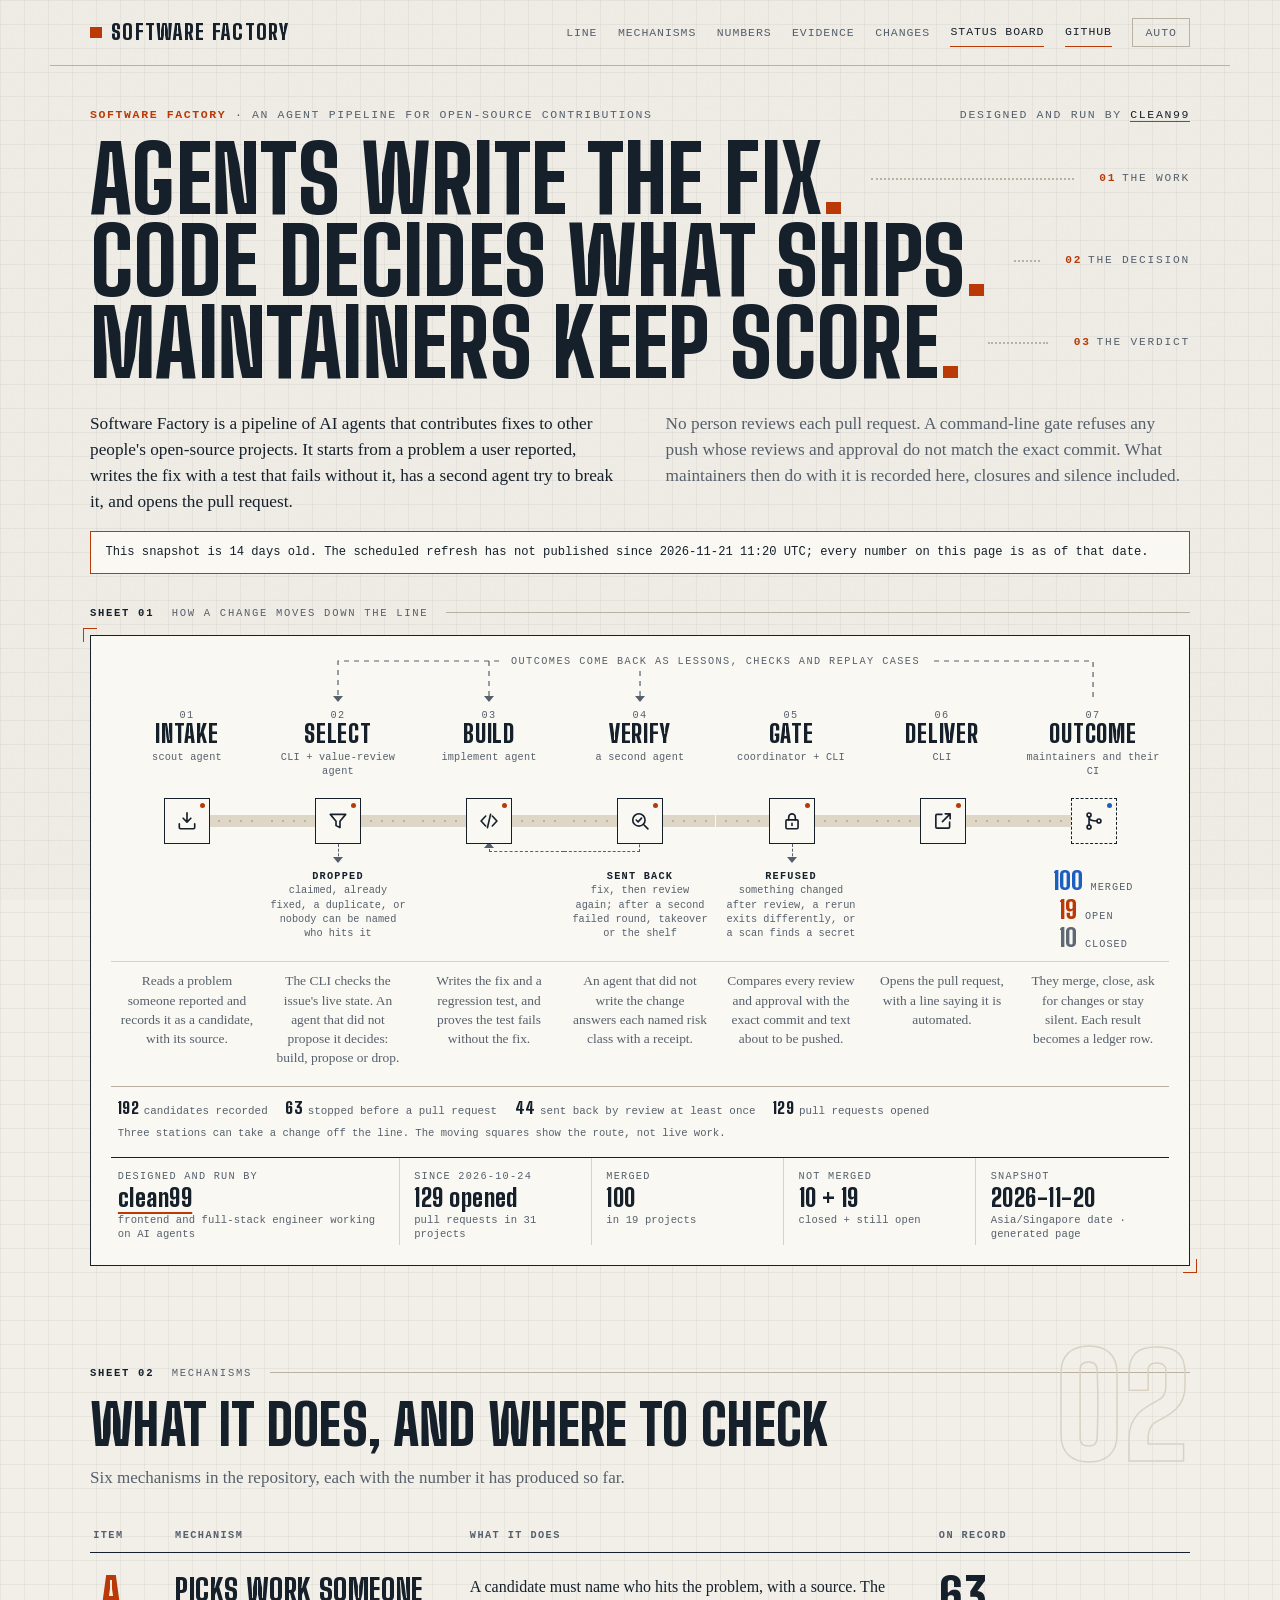
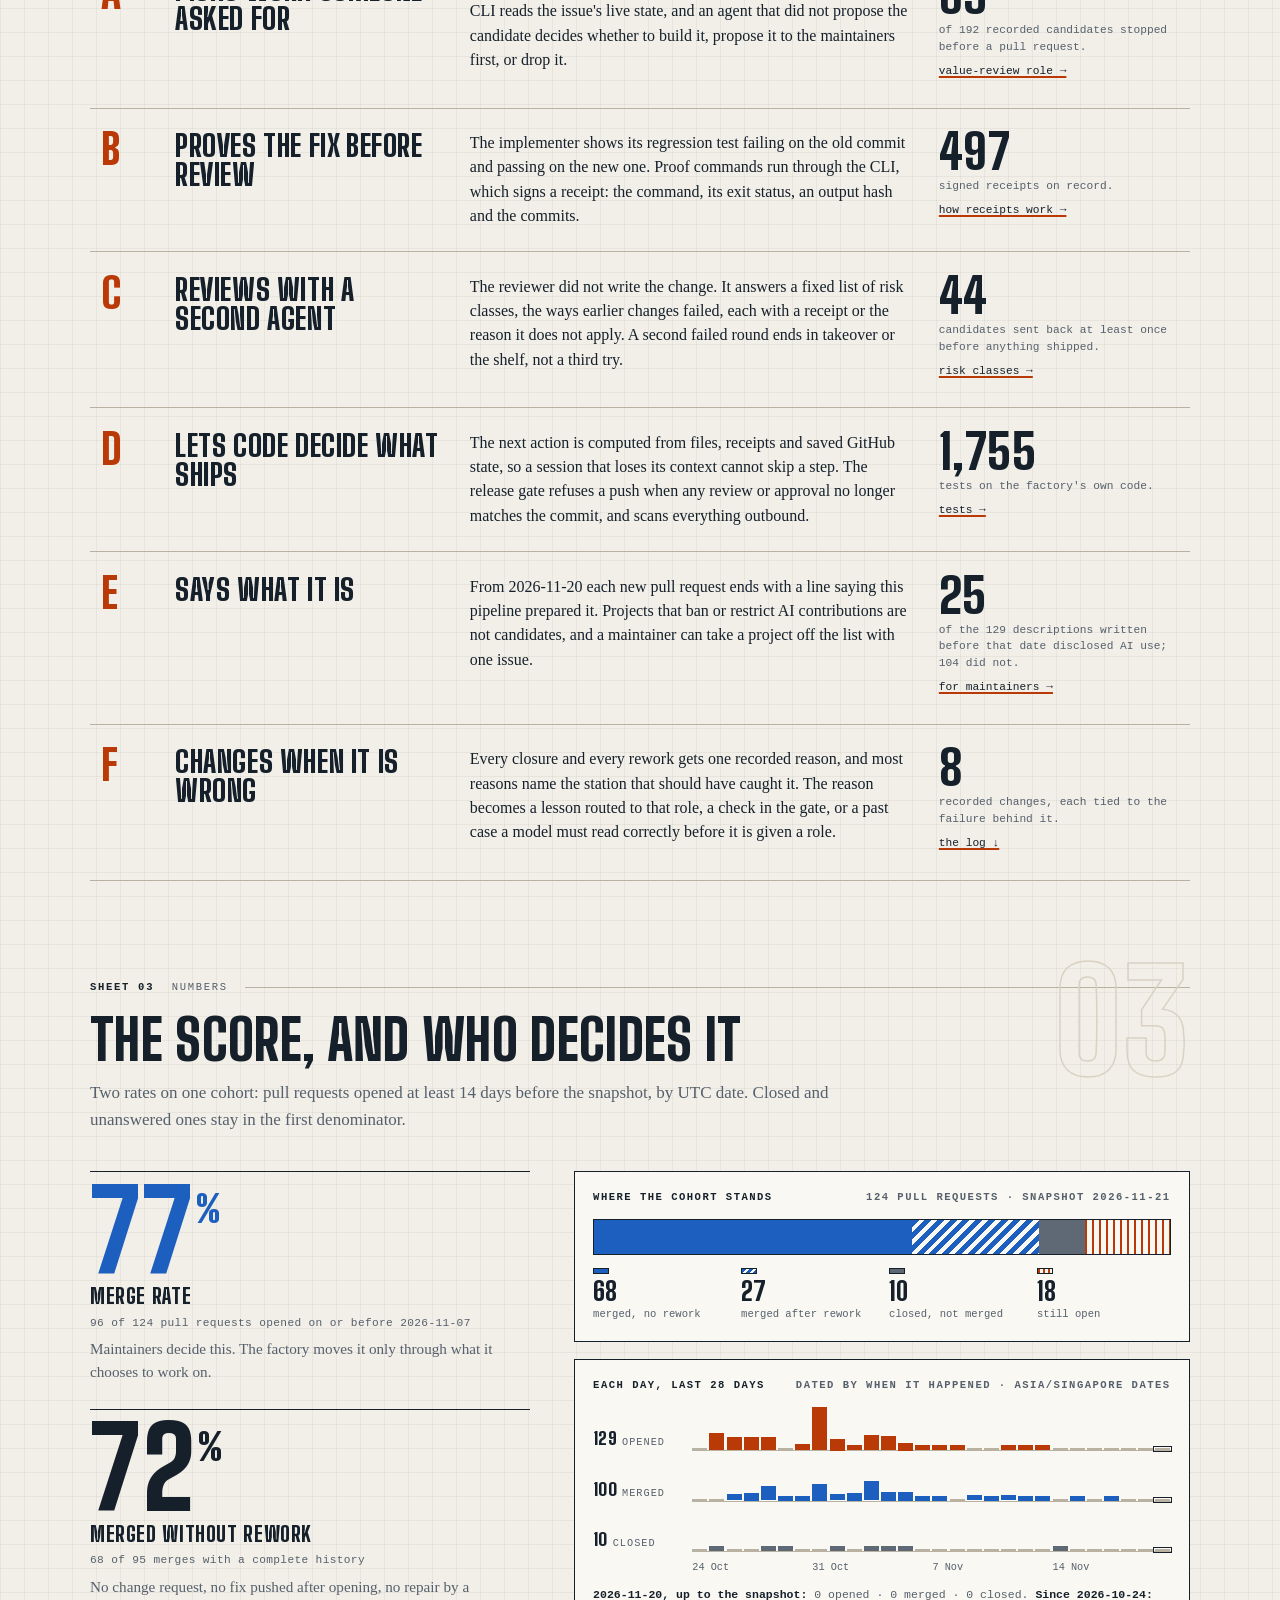
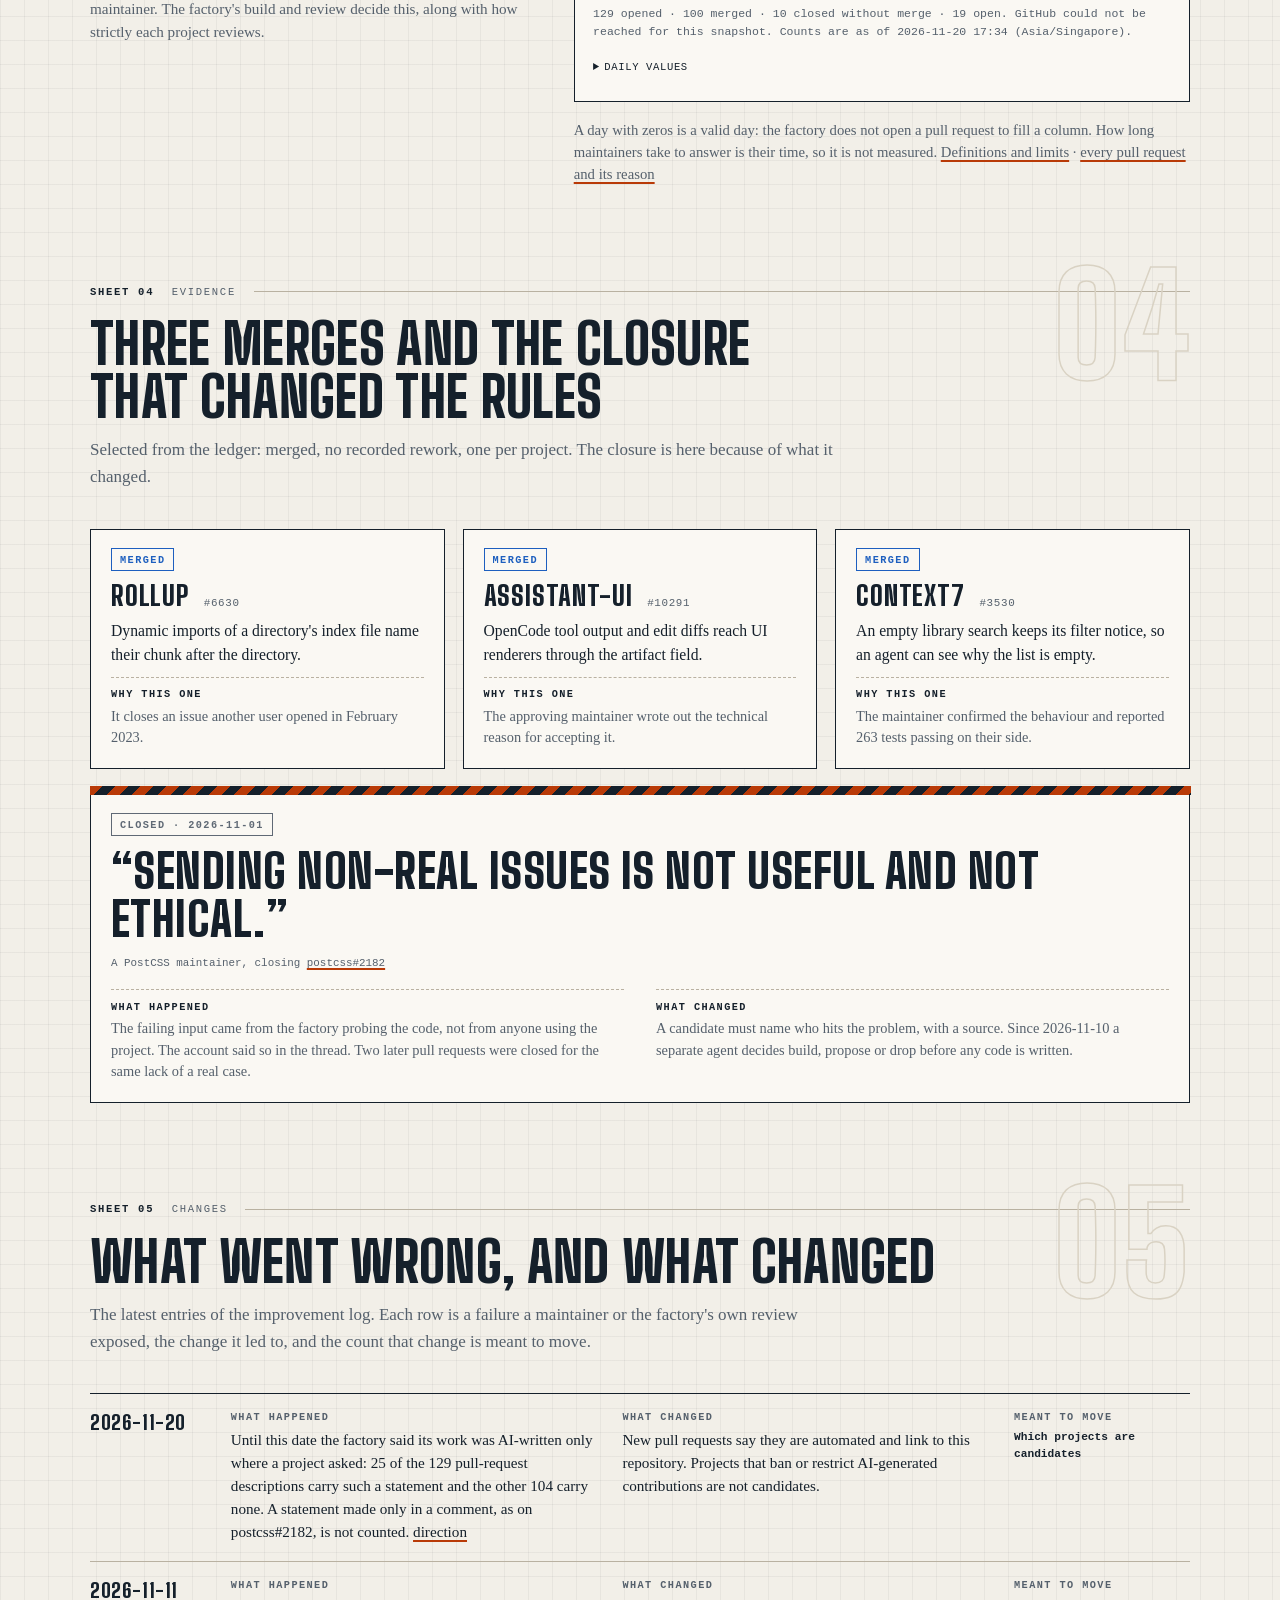
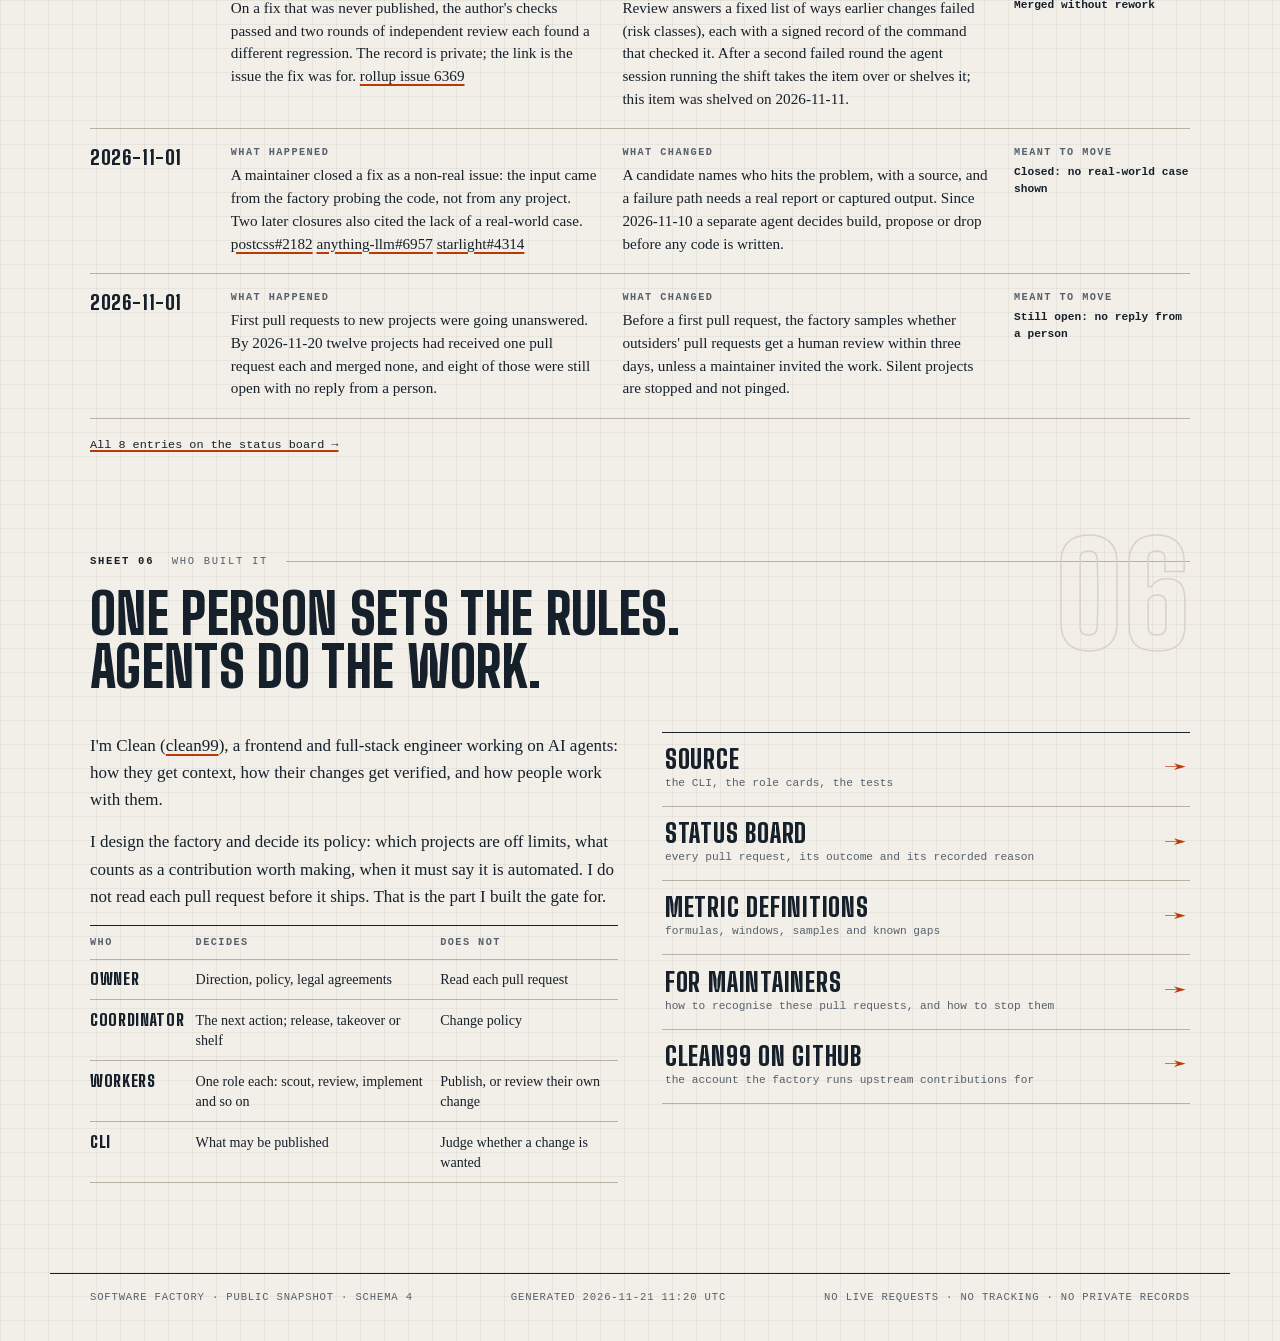
==== commit d53c827f: "Update public factory snapshot Factory-Public-Snapshot: 1" ====
--- a/site/index.html
+++ b/site/index.html
@@ -4,127 +4,637 @@
 <meta charset="utf-8">
 <meta name="viewport" content="width=device-width, initial-scale=1, viewport-fit=cover">
 <meta name="referrer" content="no-referrer">
-<meta http-equiv="Content-Security-Policy" content="default-src 'none'; script-src 'unsafe-inline'; style-src 'unsafe-inline'; img-src data:; connect-src 'none'; base-uri 'none'; form-action 'none'">
-<title>Software Factory</title>
+<meta name="color-scheme" content="light dark">
+<meta http-equiv="Content-Security-Policy" content="default-src 'none'; script-src 'sha256-GXXFmbmmoEGzoS66oTQV3iqNfhwXeULmjjIIenEYbM8='; style-src 'unsafe-inline'; img-src 'self' data:; font-src data:; connect-src 'none'; base-uri 'none'; form-action 'none'">
+<link rel="icon" href="data:image/svg+xml,%3Csvg xmlns='http://www.w3.org/2000/svg' viewBox='0 0 16 16'%3E%3Crect width='16' height='16' fill='%2315202b'/%3E%3Crect x='4' y='4' width='8' height='8' fill='%23ff7a1a'/%3E%3C/svg%3E">
+<title>Software Factory: an agent pipeline for open-source contributions</title>
+<meta name="description" content="Software Factory is a pipeline of AI agents that contributes fixes to other people's open-source projects, and a public record of what their maintainers did with them.">
 <style>
-/* An engineering readout: outcome strip, aligned weekly plots, inspectable evidence tables. */
-:root { --page: #eef1f4; --surface: #fcfcfb; --ink: #172532; --muted: #53606a; --rule: #d9dfe2; --blue: #2a78d6; --orange: #eb6834; --display: "Avenir Next", "Trebuchet MS", sans-serif; --body: "Segoe UI", "Helvetica Neue", sans-serif; --mono: "SFMono-Regular", Consolas, monospace; color-scheme: light; }
-@media (prefers-color-scheme: dark) { :root:not([data-theme="light"]) { --page: #131617; --surface: #1a1a19; --ink: #f0efec; --muted: #bac2c8; --rule: #363b3e; --blue: #3987e5; --orange: #d95926; color-scheme: dark; } }
-:root[data-theme="dark"] { --page: #131617; --surface: #1a1a19; --ink: #f0efec; --muted: #bac2c8; --rule: #363b3e; --blue: #3987e5; --orange: #d95926; color-scheme: dark; }
-* { box-sizing: border-box; }
-body { margin: 0; background: var(--page); color: var(--ink); font-family: var(--body); font-size: 15px; line-height: 1.55; }
-a { color: inherit; text-underline-offset: .25em; }
-a:hover { text-decoration-thickness: 2px; }
-a:focus-visible, select:focus-visible, summary:focus-visible, .mark-group:focus-visible { outline: 2px solid var(--blue); outline-offset: 4px; }
-.wrap { max-width: 1320px; margin-inline: auto; padding-left: max(16px, env(safe-area-inset-left, 0px)); padding-right: max(16px, env(safe-area-inset-right, 0px)); }
-header { padding-block: 1.2rem; display: flex; align-items: center; justify-content: space-between; gap: 1rem; flex-wrap: wrap; }
-.brand { font: 700 1rem var(--display); letter-spacing: -.02em; }
-nav, .controls { display: flex; align-items: center; flex-wrap: wrap; gap: 1rem; font-size: .85rem; }
-label { display: inline-flex; gap: .5rem; align-items: center; }
-select { background: var(--surface); color: var(--ink); border: 1px solid var(--rule); border-radius: 4px; padding: .4rem; font: inherit; }
-main { display: grid; gap: 2.5rem; padding-block: 1rem 4rem; }
-.hero { display: grid; grid-template-columns: 1.3fr 1fr; gap: 3rem; align-items: end; padding-block: 1.4rem .3rem; }
-.eyebrow { font: .72rem var(--mono); text-transform: uppercase; letter-spacing: .09em; color: var(--muted); }
-h1 { font: 650 clamp(2.1rem, 5vw, 3.8rem)/1.07 var(--display); letter-spacing: -.045em; max-width: 15ch; margin: .8rem 0; text-wrap: balance; }
-h2 { font: 650 1.45rem var(--display); letter-spacing: -.02em; margin: 0 0 1rem; }
-h3 { font: 650 1.08rem var(--display); margin: 0; }
-p { margin: .6rem 0; max-width: 68ch; }
-.hero p { color: var(--muted); max-width: 47ch; }
-.asof { font: .72rem/1.6 var(--mono); color: var(--muted); overflow-wrap: anywhere; margin-top: 1rem; }
-.stats { display: grid; grid-template-columns: repeat(4, 1fr); background: var(--surface); border-block: 1px solid var(--rule); }
-.stat { padding: 1.4rem 1.5rem; display: grid; align-content: start; gap: .2rem; min-width: 0; }
-.stat + .stat { border-left: 1px solid var(--rule); }
-.stat-label { font-size: .86rem; }
-.stat strong { font: 650 clamp(2rem, 4vw, 3.1rem)/1.35 var(--display); letter-spacing: -.05em; }
-.stat strong.untracked { font-size: clamp(1.3rem, 3vw, 2rem); letter-spacing: -.03em; }
-small { display: block; font-size: .75rem; color: var(--muted); }
-.charts { display: grid; grid-template-columns: repeat(3, minmax(0, 1fr)); gap: 1rem; }
-.chart { background: var(--surface); padding: 1.3rem 1rem 1rem; min-width: 0; position: relative; border: 1px solid var(--rule); }
-.chart-note { font-size: .79rem; color: var(--muted); min-height: 4.9em; }
-.chart svg { width: 100%; height: auto; display: block; overflow: visible; }
-.legend { display: flex; gap: 1rem; font-size: .75rem; min-height: 1.5rem; }
-.chart-unit { font-size: .75rem; color: var(--muted); min-height: 1.5rem; }
-.legend span { display: inline-flex; align-items: center; gap: .4rem; }
-.swatch { display: inline-block; width: 10px; height: 10px; background: var(--blue); }
-.swatch.series-2 { background: var(--orange); }
-.series-1 { fill: var(--blue); stroke: var(--blue); }
-.series-2 { fill: var(--orange); stroke: var(--orange); }
-.bar { stroke: none; }
-.trend { stroke-width: 2; fill: none; }
-.point { stroke: var(--surface); stroke-width: 2; }
-.grid-line { stroke: var(--rule); stroke-width: 1; fill: none; }
-.label-leader { stroke: var(--muted); stroke-width: 1; fill: none; }
-.axis, .direct-label { fill: var(--muted); font-family: var(--body); font-size: 16px; font-variant-numeric: tabular-nums; }
-.direct-label { font-size: 16px; fill: var(--ink); }
-.hit-area { fill: transparent; stroke: none; }
-.crosshair { stroke: var(--muted); stroke-width: 1; opacity: 0; fill: none; }
-.mark-group:hover .crosshair, .mark-group:focus .crosshair { opacity: .5; }
-.tooltip { position: absolute; z-index: 2; left: 1rem; right: 1rem; bottom: 3rem; padding: .6rem; background: var(--surface); color: var(--ink); border: 1px solid var(--rule); font: .75rem/1.5 var(--mono); pointer-events: none; }
-.texture { display: none; }
-.texture-line { stroke: var(--ink); stroke-width: 1; fill: none; }
-[data-texture="on"] .texture { display: block; }
-summary { cursor: pointer; font-size: .8rem; padding-block: .6rem; color: var(--muted); }
-.note { font-size: .84rem; color: var(--muted); }
-.weekly { border-bottom: 1px solid var(--rule); padding-bottom: .5rem; }
-.methods { background: var(--surface); border: 1px solid var(--rule); padding: 1.25rem 1.5rem; }
-.methods ul { margin: 0; padding-left: 1.2rem; color: var(--muted); font-size: .86rem; }
-.methods li + li { margin-top: .45rem; }
-.metrics-section { min-width: 0; }
-.table-scroll { max-width: 100%; overflow-x: auto; }
-table { width: 100%; border-collapse: collapse; font-size: .84rem; font-variant-numeric: tabular-nums; }
-th { font: 500 .68rem var(--mono); text-transform: uppercase; letter-spacing: .045em; text-align: left; color: var(--muted); border-bottom: 1px solid var(--rule); padding: .8rem .75rem; }
-td { padding: 1rem .75rem; vertical-align: top; border-bottom: 1px solid var(--rule); overflow-wrap: anywhere; }
-.metrics-section td:nth-child(1) { width: 19%; min-width: 145px; }
-.metrics-section td:nth-child(2) { width: 17%; min-width: 125px; }
-.metrics-section td:nth-child(3) { width: 43%; min-width: 240px; }
-.metrics-section td:nth-child(4) { width: 21%; min-width: 140px; }
-.metric-name { font-weight: 550; }
-.status { display: block; color: var(--muted); text-transform: uppercase; font: .63rem var(--mono); margin-top: .45rem; }
-.coverage { font-family: var(--mono); display: block; margin-bottom: .4rem; }
-.detail-note { font-size: .8rem; color: var(--muted); margin: .4rem 0 0; }
-.flow { display: grid; grid-template-columns: repeat(4, minmax(0, 1fr)); gap: 1.5rem; padding: 0; list-style: none; counter-reset: flow; }
-.flow li { counter-increment: flow; border-top: 2px solid var(--rule); padding-top: .8rem; min-width: 0; }
-.flow li::before { content: counter(flow, decimal-leading-zero); color: var(--muted); font: .75rem var(--mono); display: block; margin-bottom: .5rem; }
-.flow p { font-size: .87rem; color: var(--muted); }
-footer { padding-block: 1.5rem 2rem; border-top: 1px solid var(--rule); color: var(--muted); font: .75rem var(--mono); display: flex; flex-wrap: wrap; gap: 1rem; justify-content: space-between; }
-.empty { padding-block: 3rem; color: var(--muted); }
-[hidden] { display: none !important; }
-@media (max-width: 950px) { .charts { grid-template-columns: 1fr; } .chart-note { min-height: 0; } .chart svg { max-height: 300px; } .hero { gap: 1.5rem; } }
-@media (max-width: 620px) { .hero { grid-template-columns: 1fr; gap: .6rem; } h1 { max-width: 16ch; } .stats { grid-template-columns: repeat(2, 1fr); } .stat { padding: 1rem; } .stat:nth-child(3) { border-left: 0; } .stat:nth-child(n+3) { border-top: 1px solid var(--rule); } .flow { grid-template-columns: 1fr 1fr; } main { gap: 2rem; } .methods { padding: 1rem; } }
-@media print, (forced-colors: active) { .texture { display: block; } .controls { display: none; } }
+/* A drawing set for a factory: drafting paper by day, a control room by night. Orange is work in motion, blue is merged, grey is stopped. */
+@font-face{font-family:"Big Shoulders";font-weight:600;font-style:normal;font-display:swap;src:url([data-uri]) format("woff2")}
+@font-face{font-family:"Big Shoulders";font-weight:800;font-style:normal;font-display:swap;src:url([data-uri]) format("woff2")}
+
+:root{
+  color-scheme:light;
+  --paper:#f2efe8;--panel:#faf8f3;--ink:#15202b;--dim:#55606c;--rule:#b9b1a1;--hair:#d9d2c3;
+  --flow:#b93a07;--merged:#1d5fbf;--stop:#5f6975;--grid:rgba(21,32,43,.05);--belt:#ded7c8;
+  --on-flow:#fff;--grain:.5;--glow:transparent;
+  --display:"Big Shoulders","Avenir Next Condensed","Roboto Condensed","Arial Narrow",sans-serif;
+  --text:Charter,"Bitstream Charter","Iowan Old Style","Sitka Text",Cambria,Georgia,serif;
+  --mono:ui-monospace,"SF Mono",SFMono-Regular,Menlo,Consolas,"Liberation Mono",monospace;
+}
+@media (prefers-color-scheme:dark){
+  :root:not([data-theme="light"]){
+    color-scheme:dark;
+    --paper:#0c1014;--panel:#12181f;--ink:#e9edf1;--dim:#93a0ad;--rule:#3a4653;--hair:#232d38;
+    --flow:#ff7a1a;--merged:#5aa7ff;--stop:#8b96a3;--grid:rgba(255,255,255,.035);--belt:#263241;
+    --on-flow:#0c1014;--grain:.35;--glow:rgba(255,122,26,.09);
+  }
+}
+:root[data-theme="dark"]{
+  color-scheme:dark;
+  --paper:#0c1014;--panel:#12181f;--ink:#e9edf1;--dim:#93a0ad;--rule:#3a4653;--hair:#232d38;
+  --flow:#ff7a1a;--merged:#5aa7ff;--stop:#8b96a3;--grid:rgba(255,255,255,.035);--belt:#263241;
+  --on-flow:#0c1014;--grain:.35;--glow:rgba(255,122,26,.09);
+}
+
+*,*::before,*::after{box-sizing:border-box}
+html{-webkit-text-size-adjust:100%;scroll-behavior:smooth;scroll-padding-top:1rem}
+body{margin:0;background-color:var(--paper);color:var(--ink);font:400 1.0625rem/1.6 var(--text);overflow-x:hidden;
+  background-image:linear-gradient(var(--grid) 1px,transparent 1px),linear-gradient(90deg,var(--grid) 1px,transparent 1px);background-size:24px 24px}
+body::before{content:"";position:fixed;inset:0;z-index:-1;pointer-events:none;opacity:var(--grain);
+  background-image:url("data:image/svg+xml,%3Csvg xmlns='http://www.w3.org/2000/svg' width='180' height='180'%3E%3Cfilter id='n'%3E%3CfeTurbulence type='fractalNoise' baseFrequency='.85' numOctaves='2' stitchTiles='stitch'/%3E%3CfeColorMatrix values='0 0 0 0 .5 0 0 0 0 .5 0 0 0 0 .5 0 0 0 .22 0'/%3E%3C/filter%3E%3Crect width='100%25' height='100%25' filter='url(%23n)'/%3E%3C/svg%3E")}
+a{color:inherit;text-decoration-color:var(--flow);text-decoration-thickness:1.5px;text-underline-offset:.2em}
+a:hover{color:var(--flow)}
+:focus-visible{outline:2px solid var(--flow);outline-offset:3px}
+[hidden]{display:none !important}
+.wrap{width:min(1180px,100%);margin:0 auto;padding:0 max(clamp(16px,4vw,40px),env(safe-area-inset-left,0px)) 0 max(clamp(16px,4vw,40px),env(safe-area-inset-right,0px))}
+.skip{position:absolute;left:-999px;top:0;background:var(--ink);color:var(--paper);padding:.5rem .9rem;font:600 .8rem var(--mono);z-index:9}
+.skip:focus{left:8px;top:8px}
+
+/* top bar */
+.top{display:flex;align-items:center;justify-content:space-between;gap:1rem;padding-top:1.05rem;padding-bottom:1.05rem;border-bottom:1px solid var(--rule)}
+.brand{display:flex;align-items:center;gap:.6rem;font:800 1.35rem/1 var(--display);letter-spacing:.06em;text-transform:uppercase;text-decoration:none;white-space:nowrap;padding:.3rem 0}
+.brand i{width:.72rem;height:.72rem;background:var(--flow);display:block}
+.top nav{display:flex;align-items:center;gap:clamp(.7rem,1.6vw,1.4rem);font:500 .72rem/1 var(--mono);letter-spacing:.08em;text-transform:uppercase}
+.top nav a{text-decoration:none;color:var(--dim);padding:.55rem 0;white-space:nowrap}
+.top nav a:hover{color:var(--ink)}
+.top nav a.out{color:var(--ink);border-bottom:1.5px solid var(--flow)}
+.theme{font:inherit;letter-spacing:inherit;text-transform:inherit;color:var(--dim);background:none;border:1px solid var(--rule);padding:.32rem .55rem;cursor:pointer;border-radius:0;min-width:3.6rem;min-height:1.8rem}
+.theme:hover{color:var(--ink);border-color:var(--ink)}
+@media (max-width:900px){.top nav a.sec-link{display:none}}
+@media (max-width:480px){.brand{font-size:1.08rem;gap:.4rem}.top nav{gap:.6rem;font-size:.64rem;letter-spacing:.04em}.theme{padding:.3rem .4rem;min-width:3rem}}
+
+/* sheets and type */
+.sec{position:relative;padding-top:clamp(2.8rem,6.5vw,5rem);padding-bottom:clamp(.6rem,1.5vw,1.2rem)}
+.sheet{display:flex;gap:1.1rem;align-items:center;margin:0 0 1.1rem;font:500 .66rem/1.4 var(--mono);letter-spacing:.16em;text-transform:uppercase;color:var(--dim)}
+.sheet b{color:var(--ink);font-weight:600;white-space:nowrap}
+.sheet::after{content:"";flex:1;height:1px;background:var(--rule)}
+.sheet h2{font:inherit;letter-spacing:inherit;max-width:none;margin:0}
+.ghost{position:absolute;right:clamp(16px,4vw,40px);top:clamp(2.2rem,5.4vw,4.1rem);font:800 clamp(4.6rem,11vw,9rem)/.8 var(--display);color:transparent;-webkit-text-stroke:1.5px var(--hair);pointer-events:none;user-select:none}
+h2{margin:0;font:800 clamp(2rem,5vw,3.5rem)/.95 var(--display);text-transform:uppercase;letter-spacing:.006em;max-width:17em;position:relative;text-wrap:balance}
+h3{margin:0;font:800 1.5rem/1 var(--display);text-transform:uppercase;letter-spacing:.03em}
+.sub{margin:.8rem 0 0;max-width:44em;color:var(--dim);position:relative}
+.more{margin:1.1rem 0 0;font:500 .74rem/1.6 var(--mono)}
+.stale{display:none;margin:1rem 0 0;border:1.5px solid var(--flow);padding:.7rem .9rem;font:500 .76rem/1.5 var(--mono);background:var(--panel)}
+.stale.on{display:block}
+.foot{margin-top:clamp(2.6rem,6vw,4.4rem);border-top:1.5px solid var(--ink);padding-top:1rem;padding-bottom:2.2rem;display:flex;flex-wrap:wrap;gap:.4rem 1.6rem;justify-content:space-between;font:500 .66rem/1.5 var(--mono);letter-spacing:.08em;text-transform:uppercase;color:var(--dim)}
+.foot a{display:inline-block;padding:.4rem 0}
+@media (max-width:620px){.ghost{display:none}.sheet{gap:.8rem}.sheet::after{min-width:1rem}}
+@media (prefers-reduced-motion:reduce){html{scroll-behavior:auto}*,*::before,*::after{animation:none !important;transition:none !important}}
+:root{--slot:2.2s}
+
+/* hero */
+.hero{padding-top:clamp(1.5rem,3.4vw,2.6rem)}
+.eyebrow{margin:0 0 .9rem;display:flex;flex-wrap:wrap;gap:.3rem 1.5rem;justify-content:space-between;font:500 .72rem/1.4 var(--mono);letter-spacing:.14em;text-transform:uppercase;color:var(--dim)}
+.eyebrow b{color:var(--flow);font-weight:600}
+.eyebrow a{color:var(--ink);text-decoration:none;border-bottom:1.5px solid var(--flow)}
+h1{margin:0;font:800 clamp(2.7rem,min(9.3vw,11.5vh),5.7rem)/.9 var(--display);letter-spacing:.004em;text-transform:uppercase}
+h1 .l{display:block;text-wrap:balance}
+h1 em{font-style:normal;color:var(--flow)}
+h1 .ld,h1 .tag{display:none}
+@media (min-width:1200px){
+  h1 .l{display:flex;align-items:center;gap:.16em}
+  h1 .l>span:first-child{flex:none;white-space:nowrap}
+  h1 .ld{display:block;flex:1;min-width:.8rem;border-bottom:2px dotted var(--rule);margin:0 .12em}
+  h1 .tag{display:block;font:500 .7rem/1 var(--mono);letter-spacing:.16em;color:var(--dim);white-space:nowrap}
+  h1 .tag b{color:var(--flow);font-weight:600;margin-right:.5em}
+}
+.hero-grid{display:grid;grid-template-columns:repeat(2,minmax(0,1fr));gap:clamp(1.4rem,4vw,3.5rem);margin-top:clamp(1.2rem,2.4vw,1.7rem)}
+.lede{margin:0;font-size:clamp(1.08rem,1.35vw,1.2rem);line-height:1.5;max-width:38em}
+.lede + .lede{color:var(--dim)}
+@media (max-width:860px){.hero-grid{grid-template-columns:1fr;gap:.9rem}}
+
+/* the line */
+.sec.lead{padding-top:clamp(1.3rem,2.6vw,2rem)}
+.sec.lead .sheet{margin-bottom:.9rem}
+.line{border:1.5px solid var(--ink);background:var(--panel);padding:clamp(1rem,2.2vw,1.6rem) clamp(.6rem,1.6vw,1.4rem) clamp(.9rem,1.8vw,1.3rem);position:relative;box-shadow:0 50px 120px -70px var(--glow)}
+.line::before,.line::after{content:"";position:absolute;width:14px;height:14px;border:1.5px solid var(--flow)}
+.line::before{top:-8px;left:-8px;border-right:0;border-bottom:0}
+.line::after{bottom:-8px;right:-8px;border-left:0;border-top:0}
+.loop{position:relative;height:36px;margin:0 7.143% 0 21.43%}
+.loop svg{position:absolute;inset:0;width:100%;height:100%;overflow:visible}
+.loop path{fill:none;stroke:var(--dim);stroke-width:1.2;stroke-dasharray:5 5;vector-effect:non-scaling-stroke}
+.loop span{position:absolute;top:-.6em;left:50%;transform:translateX(-50%);white-space:nowrap;background:var(--panel);padding:0 .7rem;font:500 .64rem/1.2 var(--mono);letter-spacing:.14em;text-transform:uppercase;color:var(--dim)}
+.loop i{position:absolute;bottom:-5px;width:0;height:0;border:5px solid transparent;border-top:6px solid var(--dim);border-bottom:0;transform:translateX(-50%)}
+.stations{list-style:none;margin:0;padding:0;display:grid;grid-template-columns:repeat(7,minmax(0,1fr));grid-template-rows:auto 80px auto auto}
+.stations>li{display:grid;grid-row:1/-1;grid-template-rows:subgrid;min-width:0}
+.head{padding:.65rem .5rem .15rem;text-align:center}
+.no{display:block;font:500 .64rem/1.4 var(--mono);letter-spacing:.14em;color:var(--dim)}
+.who{margin:.3rem 0 0;font:400 .64rem/1.35 var(--mono);letter-spacing:.02em;color:var(--dim)}
+.belt{position:relative;container-type:inline-size}
+.belt::before{content:"";position:absolute;left:0;right:0;top:50%;height:12px;transform:translateY(-50%);
+  background:repeating-linear-gradient(90deg,transparent 0 9px,var(--rule) 9px 11px) center/100% 2px no-repeat,var(--belt)}
+.stations>li:first-child .belt::before{left:50%}
+.stations>li:last-child .belt::before{right:50%}
+.node{position:absolute;left:50%;top:50%;width:46px;height:46px;transform:translate(-50%,-50%);background:var(--panel);border:1.5px solid var(--ink);display:grid;place-items:center;color:var(--ink);z-index:2;transition:background .2s ease,color .2s ease}
+.node svg{width:22px;height:22px;fill:none;stroke:currentColor;stroke-width:1.5;stroke-linecap:round;stroke-linejoin:round}
+.node::after{content:"";position:absolute;right:4px;top:4px;width:5px;height:5px;border-radius:50%;background:var(--flow)}
+.stations>li:last-child .node{border-style:dashed}
+.stations>li:last-child .node::after{background:var(--merged)}
+.stations>li:last-child .tok{z-index:3}
+.stations>li:hover .node{background:var(--ink);color:var(--panel)}
+.chute{position:absolute;left:50%;top:calc(50% + 23px);bottom:0;border-left:1.2px dashed var(--dim)}
+.chute::after{content:"";position:absolute;left:-5.6px;bottom:-2px;border:5px solid transparent;border-top:6px solid var(--dim);border-bottom:0}
+.back{position:absolute;top:50%;height:31px;border-bottom:1.2px dashed var(--dim)}
+.back.from{left:0;right:50%;border-right:1.2px dashed var(--dim)}
+.back.to{left:50%;right:0;border-left:1.2px dashed var(--dim)}
+.back.to::after{content:"";position:absolute;left:-5.6px;top:21px;border:5px solid transparent;border-bottom:6px solid var(--dim);border-top:0}
+.tok{position:absolute;left:-6px;top:50%;width:12px;height:12px;margin-top:-6px;background:var(--flow);opacity:0;z-index:1}
+.exit{padding:.5rem .45rem 0;min-height:3.1rem}
+.tag-out{margin:0;font:400 .64rem/1.4 var(--mono);color:var(--dim);text-align:center}
+.tag-out b{display:block;font-weight:600;letter-spacing:.12em;text-transform:uppercase;color:var(--ink)}
+.bins{list-style:none;margin:0 auto;padding:0;display:grid;gap:.25rem;width:max-content}
+.bins li{display:grid;grid-template-columns:auto 1fr;gap:.45rem;align-items:baseline;font:500 .64rem/1.2 var(--mono);letter-spacing:.1em;text-transform:uppercase;color:var(--dim)}
+.bins b{font:800 1.55rem/1 var(--display);letter-spacing:.01em;color:var(--stop);min-width:2.1ch;text-align:right;font-variant-numeric:tabular-nums}
+.bins .m b{color:var(--merged)}.bins .o b{color:var(--flow)}
+.what{margin:.6rem 0 0;padding:.6rem .5rem .2rem;font-size:.84rem;line-height:1.42;text-align:center;border-top:1px solid var(--hair);color:var(--dim);transition:color .2s ease}
+.stations>li:hover .what{color:var(--ink)}
+.line-foot{display:flex;flex-wrap:wrap;gap:.4rem 1.6rem;justify-content:space-between;align-items:baseline;margin:1rem 0 0;padding:.8rem .4rem 0;border-top:1px solid var(--rule);font:500 .68rem/1.5 var(--mono);color:var(--dim)}
+.funnel{margin:0;display:flex;flex-wrap:wrap;gap:.2rem 1.1rem;list-style:none;padding:0}
+.funnel b{font:800 1.05rem/1 var(--display);color:var(--ink);letter-spacing:.02em;margin-right:.3rem;font-variant-numeric:tabular-nums}
+.note{margin:0;font:400 .66rem/1.5 var(--mono);color:var(--dim)}
+.plate{margin:1rem 0 0;border-top:1.5px solid var(--ink);display:grid;grid-template-columns:1.5fr repeat(4,minmax(0,1fr))}
+.plate div{padding:.7rem .9rem .2rem;border-right:1px solid var(--hair);min-width:0}
+.plate div:first-child{padding-left:.4rem}
+.plate div:last-child{border-right:0}
+.plate dt{font:500 .64rem/1.3 var(--mono);letter-spacing:.12em;text-transform:uppercase;color:var(--dim)}
+.plate dd{margin:.15rem 0 0;font:800 1.5rem/1.05 var(--display);letter-spacing:.02em;font-variant-numeric:tabular-nums}
+.plate dd small{display:block;margin-top:.15rem;font:400 .66rem/1.35 var(--mono);letter-spacing:.01em;color:var(--dim)}
+
+@media (prefers-reduced-motion:no-preference){
+  h1 .l{animation:rise .7s cubic-bezier(.2,.7,.2,1) both}
+  h1 .l:nth-child(2){animation-delay:.09s}h1 .l:nth-child(3){animation-delay:.18s}
+  .hero-grid{animation:rise .7s .3s cubic-bezier(.2,.7,.2,1) both}
+  .line{animation:rise .8s .42s cubic-bezier(.2,.7,.2,1) both}
+  .stations>li .head,.stations>li .node{animation:rise .5s cubic-bezier(.2,.7,.2,1) both;animation-delay:calc(.75s + var(--i) * .07s)}
+  .stations>li .node{animation-name:pop}
+  .stations>li .tok{animation:pass calc(7 * var(--slot)) linear infinite;animation-delay:calc(1.4s + (var(--i) + var(--k,0)) * var(--slot))}
+  .tok.b{--k:2.3333}.tok.c{--k:4.6667}
+  .stations>li:first-child .tok{animation-name:pass-first}
+  .stations>li:last-child .tok{animation-name:pass-last}
+  .stations>li .tok.out{animation-name:pass-out}
+  .stations>li .tok.d.from{animation-name:back-from;animation-delay:calc(1.4s + 3.9 * var(--slot))}
+  .stations>li .tok.d.to{animation-name:back-to;animation-delay:calc(1.4s + 4.4 * var(--slot))}
+  .loop path{animation:ants 1.6s linear infinite}
+  .node::after{animation:lamp calc(7 * var(--slot)) linear infinite;animation-delay:calc(1.4s + var(--i) * var(--slot))}
+}
+@keyframes rise{from{opacity:0;transform:translateY(.4em)}to{opacity:1;transform:none}}
+@keyframes pop{from{opacity:0;transform:translate(-50%,-50%) scale(.7)}to{opacity:1;transform:translate(-50%,-50%)}}
+@keyframes ants{to{stroke-dashoffset:-20}}
+@keyframes lamp{0%,6%{box-shadow:0 0 0 4px color-mix(in srgb,var(--flow) 35%,transparent)}14%,100%{box-shadow:none}}
+@keyframes pass{0%{transform:translateX(0);opacity:1}14.28%{transform:translateX(100cqw);opacity:1}14.3%,100%{transform:translateX(100cqw);opacity:0}}
+@keyframes pass-first{0%{transform:translateX(50cqw) scale(.2);opacity:0}6%{transform:translateX(50cqw) scale(1);opacity:1}7.14%{transform:translateX(50cqw);opacity:1}14.28%{transform:translateX(100cqw);opacity:1}14.3%,100%{transform:translateX(100cqw);opacity:0}}
+@keyframes pass-last{0%{transform:translateX(0);opacity:1;background:var(--flow)}7.14%{transform:translateX(50cqw);opacity:1;background:var(--flow)}9%{transform:translateX(50cqw) scale(1.5);opacity:1;background:var(--merged)}14.28%{transform:translateX(50cqw) scale(.6);opacity:0;background:var(--merged)}100%{transform:translateX(50cqw);opacity:0}}
+@keyframes pass-out{0%{transform:translate(0,0);opacity:1;background:var(--flow)}7.14%{transform:translate(50cqw,0);opacity:1;background:var(--flow)}9%{transform:translate(50cqw,0);opacity:1;background:var(--stop)}14.28%{transform:translate(50cqw,38px);opacity:0;background:var(--stop)}100%{transform:translate(50cqw,38px);opacity:0}}
+@keyframes back-from{0%{transform:translate(50cqw,0);opacity:0}1%{transform:translate(50cqw,0);opacity:1}3%{transform:translate(50cqw,31px);opacity:1}7.14%{transform:translate(0,31px);opacity:1}7.2%,100%{transform:translate(0,31px);opacity:0}}
+@keyframes back-to{0%{transform:translate(100cqw,31px);opacity:1}4.2%{transform:translate(50cqw,31px);opacity:1}6.6%{transform:translate(50cqw,0);opacity:1}7.14%{transform:translate(50cqw,0);opacity:0}100%{transform:translate(50cqw,0);opacity:0}}
+@media (prefers-reduced-motion:reduce){
+  .tok.a{opacity:1;transform:translateX(76cqw)}
+  .stations>li:first-child .tok.a,.stations>li:last-child .tok.a{opacity:0}
+}
+
+@media (max-width:960px){
+  .loop{display:none}
+  .stations{display:block}
+  .stations>li{display:grid;grid-template-columns:46px minmax(0,1fr);grid-template-rows:auto auto auto;column-gap:.9rem;padding-bottom:1.15rem}
+  .stations>li:last-child{padding-bottom:.2rem}
+  .belt{grid-column:1;grid-row:1/span 3;container-type:normal}
+  .belt::before{left:50% !important;right:auto !important;top:0;bottom:-1.15rem;width:10px;height:auto;transform:translateX(-50%);
+    background:repeating-linear-gradient(180deg,transparent 0 9px,var(--rule) 9px 11px) center/2px 100% no-repeat,var(--belt)}
+  .stations>li:last-child .belt::before{bottom:auto;height:23px}
+  .node{top:0;transform:translateX(-50%)}
+  .stations>li .node{animation:none}
+  .tok,.chute,.back{display:none}
+  .head{grid-column:2;padding:0;text-align:left;display:grid;grid-template-columns:auto 1fr;column-gap:.6rem;align-items:baseline}
+  .head .who{grid-column:1/-1}
+  .what{grid-column:2;grid-row:2;text-align:left;border:0;margin:0;padding:.35rem 0 0;font-size:.95rem;color:var(--ink)}
+  .exit{grid-column:2;grid-row:3;padding:.45rem 0 0;min-height:0}
+  .exit:empty{display:none}
+  .tag-out{text-align:left;border-left:2px solid var(--stop);padding-left:.6rem;font-size:.7rem}
+  .bins{grid-template-columns:repeat(3,auto);justify-content:start;gap:1.2rem;margin:0}
+  .line-foot{flex-direction:column}
+  .plate{grid-template-columns:repeat(2,minmax(0,1fr))}
+  .plate div{border-bottom:1px solid var(--hair);padding-bottom:.6rem}
+  .plate div:first-child{grid-column:1/-1}
+  .plate div:nth-child(2n+1){border-right:0}
+  .plate div:nth-last-child(-n+2){border-bottom:0}
+}
+
+/* mechanisms */
+.parts-head,.parts>li{display:grid;grid-template-columns:3.2rem minmax(0,16.5rem) minmax(0,1fr) minmax(0,15.5rem);column-gap:clamp(1rem,2.4vw,2rem);align-items:start}
+.parts-head{margin-top:clamp(1.6rem,3vw,2.4rem);padding:0 .2rem .55rem;border-bottom:1.5px solid var(--ink);font:600 .64rem/1.3 var(--mono);letter-spacing:.14em;text-transform:uppercase;color:var(--dim)}
+.parts{list-style:none;margin:0;padding:0}
+.parts>li{padding:1.4rem .2rem 1.45rem;border-bottom:1px solid var(--rule);position:relative;transition:background .25s ease}
+.parts>li::before{content:"";position:absolute;left:0;top:-1px;bottom:-1px;width:0;background:var(--flow);transition:width .25s ease}
+.parts>li:hover{background:linear-gradient(90deg,var(--panel),transparent 85%)}
+.parts>li:hover::before{width:4px}
+.parts .k{font:800 2.7rem/.82 var(--display);color:var(--flow);padding-left:.5rem}
+.parts h3{font-size:1.85rem;line-height:.98;letter-spacing:.02em}
+.parts p{margin:0;font-size:1rem;line-height:1.52}
+.parts .proof{font:400 .7rem/1.5 var(--mono);color:var(--dim)}
+.parts .proof b{display:block;font:800 3.1rem/.82 var(--display);color:var(--ink);letter-spacing:.01em;font-variant-numeric:tabular-nums;margin-bottom:.4rem}
+.parts .proof a{display:inline-block;padding:.45rem 0 .3rem;color:var(--ink);white-space:nowrap}
+@media (max-width:960px){
+  .parts-head{display:none}
+  .parts{margin-top:1.5rem;border-top:1.5px solid var(--ink)}
+  .parts>li{grid-template-columns:2.6rem minmax(0,1fr);row-gap:.55rem}
+  .parts .k{grid-row:1/span 3;font-size:2.2rem;padding-left:.2rem}
+  .parts h3,.parts p{grid-column:2}
+  .parts h3{font-size:1.6rem}
+  .parts .proof b{display:inline;font-size:1.7rem;margin-right:.35rem}
+}
+
+/* numbers */
+.nums{display:grid;grid-template-columns:minmax(0,5fr) minmax(0,7fr);gap:clamp(1.4rem,3.4vw,3rem);margin-top:clamp(1.6rem,3vw,2.4rem);align-items:start}
+.rates{display:grid;gap:1.6rem}
+.rate{border-top:1.5px solid var(--ink);padding-top:.9rem}
+.rate .v{font:800 clamp(4.4rem,9.5vw,7rem)/.8 var(--display);letter-spacing:.005em;font-variant-numeric:tabular-nums}
+.rate .v sup{font-size:.34em;vertical-align:top;margin-left:.08em;position:relative;top:.16em}
+.rate .v.counts{font-size:clamp(2.6rem,6vw,3.8rem);line-height:.9}
+.rate.merged .v{color:var(--merged)}
+.rate h3{margin-top:.6rem;font-size:1.3rem}
+.rate p{margin:.4rem 0 0;font-size:.95rem;line-height:1.5}
+.rate .by{color:var(--dim)}
+.rate .frac{font:500 .7rem/1.5 var(--mono);color:var(--dim);letter-spacing:.03em;margin-top:.5rem}
+.fig{margin:0;border:1.5px solid var(--ink);background:var(--panel);padding:1.1rem 1.15rem 1.2rem}
+.fig + .fig{margin-top:1.1rem}
+.fig figcaption{font:600 .66rem/1.4 var(--mono);letter-spacing:.14em;text-transform:uppercase;color:var(--dim);display:flex;flex-wrap:wrap;gap:.3rem 1rem;justify-content:space-between;margin-bottom:.9rem}
+.fig figcaption b{color:var(--ink);font-weight:600}
+.bar{display:flex;height:36px;border:1.5px solid var(--ink)}
+.bar i{display:block;min-width:3px}
+.bar .s1{background:var(--merged)}
+.bar .s2{background:repeating-linear-gradient(135deg,var(--merged) 0 5px,transparent 5px 9px)}
+.bar .s3{background:var(--stop)}
+.bar .s4{background:repeating-linear-gradient(90deg,var(--flow) 0 2px,transparent 2px 7px)}
+.legend{list-style:none;margin:.8rem 0 0;padding:0;display:grid;grid-template-columns:repeat(4,minmax(0,1fr));gap:.5rem .9rem;font:500 .66rem/1.35 var(--mono);color:var(--dim)}
+.legend b{display:block;font:800 1.6rem/1 var(--display);color:var(--ink);font-variant-numeric:tabular-nums;margin-bottom:.15rem}
+.legend li::before{content:"";display:block;width:16px;height:6px;margin-bottom:.35rem;border:1px solid var(--ink)}
+.legend .s1::before{background:var(--merged)}
+.legend .s2::before{background:repeating-linear-gradient(135deg,var(--merged) 0 3px,transparent 3px 5px)}
+.legend .s3::before{background:var(--stop)}
+.legend .s4::before{background:repeating-linear-gradient(90deg,var(--flow) 0 2px,transparent 2px 5px)}
+.strip{display:grid;grid-template-columns:5.6rem minmax(0,1fr);row-gap:.4rem;column-gap:.6rem;align-items:end}
+.strip-lab{font:500 .64rem/1.3 var(--mono);letter-spacing:.1em;text-transform:uppercase;color:var(--dim);padding-bottom:.1rem}
+.strip-lab b{font:800 1.15rem/1 var(--display);color:var(--ink);margin-right:.3rem;letter-spacing:.02em;font-variant-numeric:tabular-nums}
+.days{display:grid;grid-template-columns:repeat(var(--n),minmax(0,1fr));gap:2px;height:44px;align-items:end;border-bottom:1px solid var(--rule)}
+.days i{display:block;height:max(5px,calc(var(--h) * 1%));background:var(--c);transform-origin:bottom}
+.days i.z{height:2px;background:var(--rule)}
+.days.o{--c:var(--flow)}.days.m{--c:var(--merged)}.days.x{--c:var(--stop)}
+.days i.today{outline:1px solid var(--ink);outline-offset:1px}
+.axis{grid-column:2;display:grid;grid-template-columns:repeat(var(--n),minmax(0,1fr));gap:2px;font:500 .64rem/1 var(--mono);color:var(--dim);padding-top:.2rem}
+.axis span{white-space:nowrap;width:0}
+.today-line{margin:.9rem 0 0;font:500 .72rem/1.6 var(--mono);color:var(--dim)}
+.today-line b{color:var(--ink);font-weight:600}
+.fine{margin:1.1rem 0 0;font-size:.92rem;line-height:1.5;color:var(--dim)}
+.fig details{margin-top:.8rem;font:500 .7rem/1.5 var(--mono);color:var(--dim)}
+.fig summary{cursor:pointer;color:var(--ink);letter-spacing:.06em;text-transform:uppercase;font-size:.66rem;padding:.35rem 0}
+.fig table{border-collapse:collapse;margin-top:.5rem;width:100%;font-variant-numeric:tabular-nums}
+.fig th,.fig td{text-align:right;padding:.2rem .5rem;border-bottom:1px solid var(--hair);font-weight:500}
+.fig th:first-child,.fig td:first-child{text-align:left}
+@media (prefers-reduced-motion:no-preference){.days i{animation:grow .7s cubic-bezier(.2,.7,.2,1) both;animation-delay:calc(var(--d) * 14ms)}}
+@keyframes grow{from{transform:scaleY(0)}to{transform:none}}
+@media (max-width:960px){.nums{grid-template-columns:1fr}.rates{grid-template-columns:repeat(2,minmax(0,1fr))}}
+@media (max-width:620px){.rates{grid-template-columns:1fr}.legend{grid-template-columns:repeat(2,minmax(0,1fr))}.strip{grid-template-columns:1fr}.axis{grid-column:1}.strip-lab{padding-top:.4rem}}
+
+/* evidence */
+.cases{display:grid;grid-template-columns:repeat(3,minmax(0,1fr));gap:1.1rem;margin-top:clamp(1.6rem,3vw,2.4rem)}
+.case{border:1.5px solid var(--ink);background:var(--panel);padding:1.15rem 1.25rem 1.2rem;display:flex;flex-direction:column;gap:.65rem;text-decoration:none;position:relative;transition:transform .2s ease,box-shadow .2s ease}
+a.case:hover{color:inherit;transform:translate(-3px,-3px);box-shadow:6px 6px 0 var(--ink)}
+.case .chip{align-self:flex-start;font:600 .64rem/1.2 var(--mono);letter-spacing:.14em;text-transform:uppercase;padding:.28rem .5rem;border:1.5px solid var(--merged);color:var(--merged)}
+.case.fail .chip{border-color:var(--stop);color:var(--stop)}
+.case h3{font-size:1.7rem}
+.case h3 small{font:500 .68rem/1 var(--mono);letter-spacing:.06em;color:var(--dim);margin-left:.5rem;text-transform:none}
+.case p{margin:0;font-size:.98rem;line-height:1.5}
+.case .why{font-size:.9rem;color:var(--dim);border-top:1px dashed var(--rule);padding-top:.65rem;margin-top:auto}
+.case .why b{display:block;font:600 .64rem/1.3 var(--mono);letter-spacing:.14em;text-transform:uppercase;color:var(--ink);margin-bottom:.25rem}
+.case.fail{grid-column:1/-1;padding-top:1.6rem}
+.case.fail::before{content:"";position:absolute;left:-1.5px;right:-1.5px;top:-1.5px;height:9px;background:repeating-linear-gradient(135deg,var(--flow) 0 9px,var(--ink) 9px 18px)}
+.case.fail .cols{display:grid;grid-template-columns:repeat(2,minmax(0,1fr));gap:.4rem 2rem;margin-top:.5rem;align-items:start}
+.case.fail .why{margin-top:0}
+blockquote{margin:0;font:800 clamp(1.7rem,4vw,3rem)/1 var(--display);text-transform:uppercase;letter-spacing:.01em;max-width:22em}
+blockquote + cite{display:block;margin-top:.1rem;font:500 .68rem/1.5 var(--mono);font-style:normal;color:var(--dim)}
+@media (max-width:900px){.cases{grid-template-columns:1fr}.case.fail .cols{grid-template-columns:1fr}}
+
+/* changes */
+.log{list-style:none;margin:clamp(1.6rem,3vw,2.4rem) 0 0;padding:0;border-top:1.5px solid var(--ink)}
+.log li{display:grid;grid-template-columns:7.2rem minmax(0,1fr) minmax(0,1fr) 11rem;gap:.3rem 1.6rem;padding:1.05rem 0 1.1rem;border-bottom:1px solid var(--rule)}
+.log time{font:800 1.25rem/1.1 var(--display);letter-spacing:.03em}
+.log p{margin:0;font-size:.95rem;line-height:1.5}
+.log .lab{display:block;font:600 .64rem/1.3 var(--mono);letter-spacing:.14em;text-transform:uppercase;color:var(--dim);margin-bottom:.3rem}
+.log .mv{font:500 .7rem/1.5 var(--mono);color:var(--dim)}
+.log .mv b{display:block;color:var(--ink);font-weight:600}
+@media (max-width:960px){.log li{grid-template-columns:1fr}.log time{margin-bottom:.2rem}}
+
+/* author */
+.about{display:grid;grid-template-columns:repeat(2,minmax(0,1fr));gap:clamp(1.4rem,3.4vw,3rem);margin-top:clamp(1.6rem,3vw,2.4rem);align-items:start}
+.about p{margin:0 0 .9em;max-width:36em}
+.roles{width:100%;border-collapse:collapse;font-size:.88rem;line-height:1.45;border-top:1.5px solid var(--ink);margin-top:.4rem}
+.roles th,.roles td{text-align:left;vertical-align:top;padding:.6rem .7rem .6rem 0;border-bottom:1px solid var(--rule)}
+.roles thead th{font:600 .64rem/1.3 var(--mono);letter-spacing:.14em;text-transform:uppercase;color:var(--dim)}
+.roles tbody th{font:800 1.05rem/1.2 var(--display);text-transform:uppercase;letter-spacing:.04em;white-space:nowrap}
+.doors{list-style:none;margin:0;padding:0;border-top:1.5px solid var(--ink)}
+.doors a{display:grid;grid-template-columns:minmax(0,1fr) auto;gap:.2rem 1rem;align-items:baseline;padding:.9rem .2rem;border-bottom:1px solid var(--rule);text-decoration:none;transition:padding .2s ease,background .2s ease}
+.doors b{font:800 1.6rem/1 var(--display);text-transform:uppercase;letter-spacing:.03em}
+.doors span{font:500 .7rem/1.4 var(--mono);color:var(--dim);grid-column:1}
+.doors i{font:800 1.6rem/1 var(--display);font-style:normal;grid-row:1/span 2;grid-column:2;align-self:center;color:var(--flow)}
+.doors a:hover{color:inherit;padding-left:.8rem;background:linear-gradient(90deg,var(--panel),transparent)}
+@media (max-width:960px){.about{grid-template-columns:1fr}}
+@media (max-width:620px){.roles thead{display:none}.roles tr{display:block;padding:.5rem 0;border-bottom:1px solid var(--rule)}.roles th,.roles td{display:block;border:0;padding:.12rem 0}.roles td::before{content:attr(data-l) ": ";font:600 .64rem/1.3 var(--mono);letter-spacing:.12em;text-transform:uppercase;color:var(--dim)}}
 </style>
+<script>(function(){
+  var root=document.documentElement,order=['auto','light','dark'],mode='auto';
+  try{mode=localStorage.getItem('theme')||'auto'}catch(e){}
+  if(order.indexOf(mode)<0)mode='auto';
+  function paint(){if(mode==='auto')root.removeAttribute('data-theme');else root.setAttribute('data-theme',mode)}
+  paint();
+  document.addEventListener('DOMContentLoaded',function(){
+    var button=document.getElementById('theme');
+    function label(){
+      button.textContent=mode.charAt(0).toUpperCase()+mode.slice(1);
+      button.setAttribute('aria-label','Colour theme: '+(mode==='auto'?'follows system':mode)+'. Activate to change.');
+    }
+    if(button){
+      button.addEventListener('click',function(){mode=order[(order.indexOf(mode)+1)%3];try{localStorage.setItem('theme',mode)}catch(e){}paint();label()});
+      label();
+    }
+    var stamp=document.getElementById('generated'),note=document.getElementById('stale');
+    var age=stamp?(Date.now()-Date.parse(stamp.getAttribute('datetime')))/864e5:0;
+    if(note&&age>2){
+      note.textContent='This snapshot is '+Math.floor(age)+' days old. The scheduled refresh has not published since '+stamp.textContent+'; every number on this page is as of that date.';
+      note.className='stale on';
+    }
+    Array.prototype.forEach.call(document.querySelectorAll('[data-tip]'),function(mark){
+      var chart=mark.closest('.chart'),tip=chart&&chart.querySelector('.tooltip');
+      if(!tip)return;
+      function show(){tip.textContent=mark.getAttribute('data-tip');tip.hidden=false}
+      function hide(){tip.hidden=true}
+      mark.addEventListener('mouseenter',show);mark.addEventListener('focus',show);
+      mark.addEventListener('mouseleave',hide);mark.addEventListener('blur',hide);
+    });
+  });
+})();</script>
 </head>
 <body>
-<header class="wrap"><a class="brand" href="https://clean99.github.io/software-factory/">Software Factory</a><nav aria-label="Main navigation"><a href="https://github.com/clean99/software-factory">Source code</a><a href="#first-round-quality">Quality</a><a href="#method">Method</a></nav></header>
-<main class="wrap">
-<section class="hero"><div><div class="eyebrow">Automated contributions / inspectable evidence</div><h1>Useful code.<br>Measured delivery.</h1></div><div><p>The factory is the portfolio. An openly automated pipeline turns real problems into reviewed contributions. This readout shows its output, acceptance and engineering limits.</p><div class="asof">Snapshot updated <time>2026-11-21T01:53:38+00:00</time><br>No live requests. No tracking. No private records.</div></div></section>
-<section class="stats" aria-label="Headline outcomes"><div class="stat"><span class="stat-label">First-round approval</span><strong>51.8%</strong><small>59/114 reviewed PRs clean</small><small>129/129 records with evidence · tracked</small></div><div class="stat"><span class="stat-label">PRs merged</span><strong>101</strong><small>129/129 records with evidence · tracked</small></div><div class="stat"><span class="stat-label">Merge rate</span><strong>91.0%</strong><small>111/129 records with evidence · partial</small></div><div class="stat"><span class="stat-label">PRs open</span><strong>18</strong><small>129/129 records with evidence · tracked</small></div></section>
-<section aria-labelledby="weekly-title"><div class="controls"><h2 id="weekly-title">Delivery over time</h2><label for="theme">Theme <select id="theme"><option value="system">System</option><option value="light">Light</option><option value="dark">Dark</option></select></label><label for="texture"><input id="texture" type="checkbox">Patterned bars</label></div><div class="charts"><section class="chart"><h3>Weekly output</h3><p class="chart-note">PRs by submission date and merge date. These are separate event cohorts.</p><div class="legend"><span><i class="swatch series-1"></i>Opened</span><span><i class="swatch series-2"></i>Merged</span></div><svg viewBox="0 0 320 220" role="img" aria-label="Weekly output; exact values in the table below"><title>Weekly output</title><defs><pattern id="bar-texture" width="6" height="6" patternUnits="userSpaceOnUse" patternTransform="rotate(45)"><path d="M0 0V6" class="texture-line"/></pattern></defs><path class="grid-line" d="M48 170.00H256"/><text class="axis" x="41" y="174.00" text-anchor="end">0</text><path class="grid-line" d="M48 96.00H256"/><text class="axis" x="41" y="100.00" text-anchor="end">35</text><path class="grid-line" d="M48 22.00H256"/><text class="axis" x="41" y="26.00" text-anchor="end">70</text><g class="mark-group" tabindex="0" data-tip="2026-10-19: Opened 22; Merged 3"><title>2026-10-19: Opened 22; Merged 3</title><path class="crosshair" d="M68.80 22V170"/><path class="series-1 bar" d="M55.80 170V127.49Q55.80 123.49 59.80 123.49H63.80Q67.80 123.49 67.80 127.49V170Z"/><path class="series-2 bar" d="M69.80 170V166.83Q69.80 163.66 72.97 163.66H78.63Q81.80 163.66 81.80 166.83V170Z"/><path class="texture" d="M69.80 170V166.83Q69.80 163.66 72.97 163.66H78.63Q81.80 163.66 81.80 166.83V170Z" fill="url(#bar-texture)"/><rect class="hit-area" x="48.00" y="22" width="41.60" height="148"/></g><text class="axis date-axis" x="68.80" y="194" text-anchor="middle">10-19</text><g class="mark-group" tabindex="0" data-tip="2026-10-26: Opened 68; Merged 45"><title>2026-10-26: Opened 68; Merged 45</title><path class="crosshair" d="M110.40 22V170"/><path class="series-1 bar" d="M97.40 170V30.23Q97.40 26.23 101.40 26.23H105.40Q109.40 26.23 109.40 30.23V170Z"/><path class="series-2 bar" d="M111.40 170V78.86Q111.40 74.86 115.40 74.86H119.40Q123.40 74.86 123.40 78.86V170Z"/><path class="texture" d="M111.40 170V78.86Q111.40 74.86 115.40 74.86H119.40Q123.40 74.86 123.40 78.86V170Z" fill="url(#bar-texture)"/><rect class="hit-area" x="89.60" y="22" width="41.60" height="148"/></g><g class="mark-group" tabindex="0" data-tip="2026-11-02: Opened 35; Merged 39"><title>2026-11-02: Opened 35; Merged 39</title><path class="crosshair" d="M152.00 22V170"/><path class="series-1 bar" d="M139.00 170V100.00Q139.00 96.00 143.00 96.00H147.00Q151.00 96.00 151.00 100.00V170Z"/><path class="series-2 bar" d="M153.00 170V91.54Q153.00 87.54 157.00 87.54H161.00Q165.00 87.54 165.00 91.54V170Z"/><path class="texture" d="M153.00 170V91.54Q153.00 87.54 157.00 87.54H161.00Q165.00 87.54 165.00 91.54V170Z" fill="url(#bar-texture)"/><rect class="hit-area" x="131.20" y="22" width="41.60" height="148"/></g><text class="axis date-axis" x="152.00" y="194" text-anchor="middle">11-02</text><g class="mark-group" tabindex="0" data-tip="2026-11-09: Opened 4; Merged 12"><title>2026-11-09: Opened 4; Merged 12</title><path class="crosshair" d="M193.60 22V170"/><path class="series-1 bar" d="M180.60 170V165.54Q180.60 161.54 184.60 161.54H188.60Q192.60 161.54 192.60 165.54V170Z"/><path class="series-2 bar" d="M194.60 170V148.63Q194.60 144.63 198.60 144.63H202.60Q206.60 144.63 206.60 148.63V170Z"/><path class="texture" d="M194.60 170V148.63Q194.60 144.63 198.60 144.63H202.60Q206.60 144.63 206.60 148.63V170Z" fill="url(#bar-texture)"/><rect class="hit-area" x="172.80" y="22" width="41.60" height="148"/></g><g class="mark-group" tabindex="0" data-tip="2026-11-16: Opened 0; Merged 2"><title>2026-11-16: Opened 0; Merged 2</title><path class="crosshair" d="M235.20 22V170"/><path class="series-1 bar" d="M222.20 170V170.00Q222.20 170.00 222.20 170.00H234.20Q234.20 170.00 234.20 170.00V170Z"/><path class="label-leader" d="M234.20 170.00L260 164.00"/><text class="direct-label" x="262" y="168.00">Opened</text><path class="series-2 bar" d="M236.20 170V167.89Q236.20 165.77 238.31 165.77H246.09Q248.20 165.77 248.20 167.89V170Z"/><path class="texture" d="M236.20 170V167.89Q236.20 165.77 238.31 165.77H246.09Q248.20 165.77 248.20 167.89V170Z" fill="url(#bar-texture)"/><path class="label-leader" d="M248.20 165.77L260 144.00"/><text class="direct-label" x="262" y="148.00">Merged</text><rect class="hit-area" x="214.40" y="22" width="41.60" height="148"/></g><text class="axis date-axis" x="235.20" y="194" text-anchor="middle">11-16</text></svg><div class="tooltip" hidden></div><details><summary>View weekly values</summary><div class="table-scroll"><table><thead><tr><th scope="col">Week (UTC)</th><th scope="col">Opened</th><th scope="col">Merged</th></tr></thead><tbody><tr><td>2026-10-19</td><td>22</td><td>3</td></tr><tr><td>2026-10-26</td><td>68</td><td>45</td></tr><tr><td>2026-11-02</td><td>35</td><td>39</td></tr><tr><td>2026-11-09</td><td>4</td><td>12</td></tr><tr><td>2026-11-16</td><td>0</td><td>2</td></tr></tbody></table></div></details></section><section class="chart"><h3>First-round quality</h3><p class="chart-note">Clean approved or merged PRs / reviewed PRs, by submission week. Incomplete histories are excluded; recent cohorts are unfinished.</p><div class="chart-unit">Clean first round (%)</div><svg viewBox="0 0 320 220" role="img" aria-label="First-round quality; exact values in the table below"><title>First-round quality</title><path class="grid-line" d="M48 170.00H256"/><text class="axis" x="41" y="174.00" text-anchor="end">0%</text><path class="grid-line" d="M48 96.00H256"/><text class="axis" x="41" y="100.00" text-anchor="end">50%</text><path class="grid-line" d="M48 22.00H256"/><text class="axis" x="41" y="26.00" text-anchor="end">100%</text><path class="series-1 trend" d="M68.80 81.20 L110.40 83.48 L152.00 120.67 L193.60 96.00"/><g class="mark-group" tabindex="0" data-tip="2026-10-19: Clean first round 60.0%"><title>2026-10-19: Clean first round 60.0%</title><path class="crosshair" d="M68.80 22V170"/><circle class="series-1 point" cx="68.80" cy="81.20" r="4"/><rect class="hit-area" x="48.00" y="22" width="41.60" height="148"/></g><text class="axis date-axis" x="68.80" y="194" text-anchor="middle">10-19</text><g class="mark-group" tabindex="0" data-tip="2026-10-26: Clean first round 58.5%"><title>2026-10-26: Clean first round 58.5%</title><path class="crosshair" d="M110.40 22V170"/><circle class="series-1 point" cx="110.40" cy="83.48" r="4"/><rect class="hit-area" x="89.60" y="22" width="41.60" height="148"/></g><g class="mark-group" tabindex="0" data-tip="2026-11-02: Clean first round 33.3%"><title>2026-11-02: Clean first round 33.3%</title><path class="crosshair" d="M152.00 22V170"/><circle class="series-1 point" cx="152.00" cy="120.67" r="4"/><rect class="hit-area" x="131.20" y="22" width="41.60" height="148"/></g><text class="axis date-axis" x="152.00" y="194" text-anchor="middle">11-02</text><g class="mark-group" tabindex="0" data-tip="2026-11-09: Clean first round 50.0%"><title>2026-11-09: Clean first round 50.0%</title><path class="crosshair" d="M193.60 22V170"/><circle class="series-1 point" cx="193.60" cy="96.00" r="4"/><rect class="hit-area" x="172.80" y="22" width="41.60" height="148"/></g><g class="mark-group" tabindex="0" data-tip="2026-11-16: Clean first round Not tracked"><title>2026-11-16: Clean first round Not tracked</title><path class="crosshair" d="M235.20 22V170"/><rect class="hit-area" x="214.40" y="22" width="41.60" height="148"/></g><text class="axis date-axis" x="235.20" y="194" text-anchor="middle">11-16</text></svg><div class="tooltip" hidden></div><details><summary>View weekly values</summary><div class="table-scroll"><table><thead><tr><th scope="col">Week (UTC)</th><th scope="col">Clean first round</th></tr></thead><tbody><tr><td>2026-10-19</td><td>60.0%</td></tr><tr><td>2026-10-26</td><td>58.5%</td></tr><tr><td>2026-11-02</td><td>33.3%</td></tr><tr><td>2026-11-09</td><td>50.0%</td></tr><tr><td>2026-11-16</td><td>Not tracked</td></tr></tbody></table></div></details></section><section class="chart"><h3>Candidate-to-PR lead time</h3><p class="chart-note">Median hours from candidate creation to submission, by submission week. Missing timestamp pairs leave gaps, not zeroes.</p><div class="chart-unit">Hours</div><svg viewBox="0 0 320 220" role="img" aria-label="Candidate-to-PR lead time; exact values in the table below"><title>Candidate-to-PR lead time</title><path class="grid-line" d="M48 170.00H256"/><text class="axis" x="41" y="174.00" text-anchor="end">0</text><path class="grid-line" d="M48 96.00H256"/><text class="axis" x="41" y="100.00" text-anchor="end">3</text><path class="grid-line" d="M48 22.00H256"/><text class="axis" x="41" y="26.00" text-anchor="end">6</text><path class="series-1 trend" d="M68.80 143.61 L110.40 134.43 L152.00 29.35 L193.60 35.69"/><g class="mark-group" tabindex="0" data-tip="2026-10-19: Median hours 1.1 h"><title>2026-10-19: Median hours 1.1 h</title><path class="crosshair" d="M68.80 22V170"/><circle class="series-1 point" cx="68.80" cy="143.61" r="4"/><rect class="hit-area" x="48.00" y="22" width="41.60" height="148"/></g><text class="axis date-axis" x="68.80" y="194" text-anchor="middle">10-19</text><g class="mark-group" tabindex="0" data-tip="2026-10-26: Median hours 1.4 h"><title>2026-10-26: Median hours 1.4 h</title><path class="crosshair" d="M110.40 22V170"/><circle class="series-1 point" cx="110.40" cy="134.43" r="4"/><rect class="hit-area" x="89.60" y="22" width="41.60" height="148"/></g><g class="mark-group" tabindex="0" data-tip="2026-11-02: Median hours 5.7 h"><title>2026-11-02: Median hours 5.7 h</title><path class="crosshair" d="M152.00 22V170"/><circle class="series-1 point" cx="152.00" cy="29.35" r="4"/><rect class="hit-area" x="131.20" y="22" width="41.60" height="148"/></g><text class="axis date-axis" x="152.00" y="194" text-anchor="middle">11-02</text><g class="mark-group" tabindex="0" data-tip="2026-11-09: Median hours 5.4 h"><title>2026-11-09: Median hours 5.4 h</title><path class="crosshair" d="M193.60 22V170"/><circle class="series-1 point" cx="193.60" cy="35.69" r="4"/><rect class="hit-area" x="172.80" y="22" width="41.60" height="148"/></g><g class="mark-group" tabindex="0" data-tip="2026-11-16: Median hours Not tracked"><title>2026-11-16: Median hours Not tracked</title><path class="crosshair" d="M235.20 22V170"/><rect class="hit-area" x="214.40" y="22" width="41.60" height="148"/></g><text class="axis date-axis" x="235.20" y="194" text-anchor="middle">11-16</text></svg><div class="tooltip" hidden></div><details><summary>View weekly values</summary><div class="table-scroll"><table><thead><tr><th scope="col">Week (UTC)</th><th scope="col">Median hours</th></tr></thead><tbody><tr><td>2026-10-19</td><td>1.1 h</td></tr><tr><td>2026-10-26</td><td>1.4 h</td></tr><tr><td>2026-11-02</td><td>5.7 h</td></tr><tr><td>2026-11-09</td><td>5.4 h</td></tr><tr><td>2026-11-16</td><td>Not tracked</td></tr></tbody></table></div></details></section></div><p class="note">Date coverage — submission dates: 129/129; merge dates: 101/101. Line-chart vertical axes show percent and hours respectively; gaps mean no eligible observations.</p><details class="weekly"><summary>All weekly output, acceptance and speed values</summary><div class="table-scroll"><table><thead><tr><th scope="col">Week (UTC)</th><th scope="col">Opened</th><th scope="col">Merged</th><th scope="col">Currently open¹</th><th scope="col">Concluded cohort²</th><th scope="col">Cohort merge rate</th><th scope="col">Closed share</th><th scope="col">First-round approval</th><th scope="col">Clean / reviewed</th><th scope="col">History coverage</th><th scope="col">Median lead</th><th scope="col">Lead samples</th><th scope="col">Request to fix</th><th scope="col">Owner interventions</th></tr></thead><tbody><tr><td>2026-10-19</td><td>22</td><td>3</td><td>7</td><td>15</td><td>86.7%</td><td>13.3%</td><td>60.0%</td><td>9/15</td><td>22/22</td><td>1.1 h</td><td>22</td><td>10.1 h</td><td>Not tracked</td></tr><tr><td>2026-10-26</td><td>68</td><td>45</td><td>6</td><td>62</td><td>91.9%</td><td>8.1%</td><td>58.5%</td><td>38/65</td><td>68/68</td><td>1.4 h</td><td>68</td><td>0.9 h</td><td>Not tracked</td></tr><tr><td>2026-11-02</td><td>35</td><td>39</td><td>5</td><td>30</td><td>90.0%</td><td>10.0%</td><td>33.3%</td><td>10/30</td><td>35/35</td><td>5.7 h</td><td>35</td><td>6.8 h</td><td>Not tracked</td></tr><tr><td>2026-11-09</td><td>4</td><td>12</td><td>0</td><td>4</td><td>100.0%</td><td>0.0%</td><td>50.0%</td><td>2/4</td><td>4/4</td><td>5.4 h</td><td>4</td><td>Not tracked</td><td>Not tracked</td></tr><tr><td>2026-11-16</td><td>0</td><td>2</td><td>0</td><td>0</td><td>Not tracked</td><td>Not tracked</td><td>Not tracked</td><td>0/0</td><td>0/0</td><td>Not tracked</td><td>0</td><td>Not tracked</td><td>Not tracked</td></tr></tbody></table></div><p class="note">¹ Currently open PRs by submission week, not historical inventory. ² Merged or closed without merge, by submission week.</p></details></section>
-<section class="methods" id="method"><h2>What the numbers can support</h2><p class="note">11 metrics are not tracked. A missing measurement is a visible engineering gap, never a zero or a guessed result.</p><ul><li>Read-only snapshot of retained local evidence. No GitHub refresh is performed.</li><li>Coverage is eligible records with needed fields / the stated population, not proof of complete historical capture.</li><li>Partial means observed records only. Not tracked means the evidence cannot support the metric; missing values are never zero.</li><li>All weeks start Monday in UTC. Acceptance uses submission cohorts at their current saved outcome, not week-of-decision cohorts.</li><li>Weekly open counts are currently open PRs grouped by submission week, not historical week-end inventory.</li><li>Factory speed measures candidate-to-submission lead time and request-to-fix work, not waiting for maintainers. Response/merge latency and silent-thread share are intentionally excluded.</li><li>Zero event counts mean no events in retained records for that week. Input read errors and omitted dates can undercount.</li></ul><p class="note">Input diagnostics — missing files: 188, invalid pr rows: 0, duplicate pr rows: 0.</p></section>
-<section class="metrics-section" id="output"><h2>Output</h2><div class="table-scroll"><table><thead><tr><th scope="col">Metric</th><th scope="col">Recorded value</th><th scope="col">Definition &amp; limits</th><th scope="col">Coverage &amp; source</th></tr></thead><tbody><tr><td><span class="metric-name">PRs opened</span></td><td><strong>129</strong><span class="status">tracked</span></td><td>Distinct pull request URLs in the ledger, including all outcomes.</td><td><span class="coverage">129/129</span><small>PR ledger: saved outcomes</small></td></tr><tr><td><span class="metric-name">PRs merged</span></td><td><strong>101</strong><span class="status">tracked</span></td><td>Distinct PRs with a saved merged outcome.<p class="detail-note">Saved state only; this command does not refresh GitHub.</p></td><td><span class="coverage">129/129</span><small>PR ledger: saved outcomes</small></td></tr><tr><td><span class="metric-name">PRs open</span></td><td><strong>18</strong><span class="status">tracked</span></td><td>Distinct PRs with a saved open outcome.<p class="detail-note">Saved state only; this command does not refresh GitHub.</p></td><td><span class="coverage">129/129</span><small>PR ledger: saved outcomes</small></td></tr></tbody></table></div></section><section class="metrics-section" id="acceptance"><h2>Acceptance</h2><div class="table-scroll"><table><thead><tr><th scope="col">Metric</th><th scope="col">Recorded value</th><th scope="col">Definition &amp; limits</th><th scope="col">Coverage &amp; source</th></tr></thead><tbody><tr><td><span class="metric-name">Merge rate</span></td><td><strong>91.0%</strong><span class="status">partial</span></td><td>Merged / (merged + closed without merge). Open and unclassified outcomes are excluded.<p class="detail-note">Coverage counts concluded PRs against all classified PRs; open PRs are not failures.</p></td><td><span class="coverage">111/129</span><small>PR ledger: saved outcomes</small></td></tr><tr><td><span class="metric-name">Closed without merge</span></td><td><strong>9.0%</strong><span class="status">partial</span></td><td>Closed without merge / (merged + closed without merge).</td><td><span class="coverage">111/129</span><small>PR ledger: saved outcomes</small></td></tr></tbody></table></div></section><section class="metrics-section" id="first-round-quality"><h2>First-round quality</h2><div class="table-scroll"><table><thead><tr><th scope="col">Metric</th><th scope="col">Recorded value</th><th scope="col">Definition &amp; limits</th><th scope="col">Coverage &amp; source</th></tr></thead><tbody><tr><td><span class="metric-name">First-round approval</span></td><td><strong>51.8%</strong><span class="status">tracked</span></td><td>Approved or merged with no non-self change request, no self non-merge commit/force-push after submission, and (if merged) no non-self corrective update before merge / reviewed PRs. Reviewed means merged or at least one non-self APPROVED, CHANGES_REQUESTED or COMMENTED review; self reviews do not count.<p class="detail-note">Coverage is complete cached histories / ledger PRs; unavailable histories are excluded, not clean. Tracked requires at least 90% coverage. Committer dates proxy ordinary pushes, not actual push times or batches; force-push times are exact. Merge commits are excluded. GitHub cannot recover every removed commit or delayed push.</p></td><td><span class="coverage">129/129</span><small>GitHub PR metadata, paginated reviews, issue timeline and commits: saved role-only history cache</small></td></tr><tr><td><span class="metric-name">Upstream review rounds per PR</span></td><td><strong>1.1 rounds</strong><span class="status">tracked</span></td><td>Mean non-self CHANGES_REQUESTED review count + 1 over reviewed PRs. Distinct from pre-publication independent review.<p class="detail-note">Coverage is complete cached histories / ledger PRs; unavailable histories are excluded, not clean. Tracked requires at least 90% coverage. Committer dates proxy ordinary pushes, not actual push times or batches; force-push times are exact. Merge commits are excluded. GitHub cannot recover every removed commit or delayed push.</p></td><td><span class="coverage">129/129</span><small>GitHub PR metadata, paginated reviews, issue timeline and commits: saved role-only history cache</small></td></tr><tr><td><span class="metric-name">Pre-publication independent review rounds per PR</span></td><td><strong>1.4 rounds</strong><span class="status">partial</span></td><td>Mean preserved independent review verdicts per PR with review records; current and numbered archives are deduplicated by head and verdict.<p class="detail-note">Pre-publication independent reviews, not upstream maintainer rounds. Missing or overwritten archives undercount rounds.</p></td><td><span class="coverage">128/129</span><small>Item review files and numbered review archives</small></td></tr></tbody></table></div></section><section class="metrics-section" id="defects"><h2>Defects</h2><div class="table-scroll"><table><thead><tr><th scope="col">Metric</th><th scope="col">Recorded value</th><th scope="col">Definition &amp; limits</th><th scope="col">Coverage &amp; source</th></tr></thead><tbody><tr><td><span class="metric-name">PRs with fixes pushed after review</span></td><td><strong>25</strong><span class="status">tracked</span></td><td>PRs with a self non-merge commit or force-push after submission and after the first non-self review. Total updates counts distinct commits and force-push events, not network push batches or proven code defects.<p class="detail-note">29 commit/force-push updates in total.</p><p class="detail-note">Coverage is complete cached histories / ledger PRs; unavailable histories are excluded, not clean. Tracked requires at least 90% coverage. Committer dates proxy ordinary pushes, not actual push times or batches; force-push times are exact. Merge commits are excluded. GitHub cannot recover every removed commit or delayed push.</p></td><td><span class="coverage">129/129</span><small>GitHub PR metadata, paginated reviews, issue timeline and commits: saved role-only history cache</small></td></tr><tr><td><span class="metric-name">Pre-review self-corrections (defect signal)</span></td><td><strong>7</strong><span class="status">tracked</span></td><td>PRs with a self non-merge commit or force-push after submission before any non-self review, including PRs not yet reviewed. Total updates counts distinct commits and force-push events, not network push batches or proven code defects.<p class="detail-note">9 commit/force-push updates in total.</p><p class="detail-note">Coverage is complete cached histories / ledger PRs; unavailable histories are excluded, not clean. Tracked requires at least 90% coverage. Committer dates proxy ordinary pushes, not actual push times or batches; force-push times are exact. Merge commits are excluded. GitHub cannot recover every removed commit or delayed push.</p></td><td><span class="coverage">129/129</span><small>GitHub PR metadata, paginated reviews, issue timeline and commits: saved role-only history cache</small></td></tr><tr><td><span class="metric-name">Candidate-selection misses</span></td><td><strong>Not tracked</strong><span class="status">not tracked</span></td><td>PRs closed without merge because they were duplicate, already fixed or unwanted; each PR counts once.<p class="detail-note">Closed outcomes have no structured closure-reason classification. Private notes and generic closed events cannot reliably distinguish selection misses from other closures.</p></td><td><span class="coverage">0/10</span><small>PR ledger: closed outcomes; follow-up closure events</small></td></tr><tr><td><span class="metric-name">PRs with observed CI failures</span></td><td><strong>4</strong><span class="status">partial</span></td><td>Distinct submitted PRs with a failing CI snapshot or a ci-failing follow-up event. Repeated observations count once; this is not a code-caused bug rate.<p class="detail-note">Observed minimum only. Successful latest checks do not prove that earlier runs passed; failures on the base or infrastructure are not attributed to the PR.</p></td><td><span class="coverage">119/129</span><small>PR ledger: checks; follow-up events: ci-failing</small></td></tr><tr><td><span class="metric-name">Post-merge reverts</span></td><td><strong>Not tracked</strong><span class="status">not tracked</span></td><td>Merged PRs with a confirmed subsequent revert.<p class="detail-note">Follow-up stops observing merged PRs; no post-merge incident registry exists. Red/green test reverts are not production reverts.</p></td><td><span class="coverage">0/101</span><small>Follow-up events; PR ledger</small></td></tr><tr><td><span class="metric-name">Post-merge regressions</span></td><td><strong>Not tracked</strong><span class="status">not tracked</span></td><td>Merged PRs with a confirmed subsequent regression.<p class="detail-note">Follow-up stops observing merged PRs; no post-merge incident registry exists. Red/green test reverts are not production reverts.</p></td><td><span class="coverage">0/101</span><small>Follow-up events; PR ledger</small></td></tr></tbody></table></div></section><section class="metrics-section" id="filtering"><h2>Filtering</h2><div class="table-scroll"><table><thead><tr><th scope="col">Metric</th><th scope="col">Recorded value</th><th scope="col">Definition &amp; limits</th><th scope="col">Coverage &amp; source</th></tr></thead><tbody><tr><td><span class="metric-name">Recorded candidates</span></td><td><strong>192</strong><span class="status">partial</span></td><td>OSS item records persisted under the runs directory; pre-item scouting ideas are not counted.<p class="detail-note">This is the persisted candidate population, not all opportunities inspected.</p></td><td><span class="coverage">192/192</span><small>Item metadata</small></td></tr><tr><td><span class="metric-name">Rejected at qualification</span></td><td><strong>6</strong><span class="status">partial</span></td><td>Candidates with a saved skip verdict. Earlier rejections overwritten by a later check are not recoverable.</td><td><span class="coverage">190/192</span><small>Item qualify records</small></td></tr><tr><td><span class="metric-name">Dropped at value review</span></td><td><strong>0</strong><span class="status">partial</span></td><td>Candidates with a complete structured value review whose verdict is drop. Legacy prose is not classified.</td><td><span class="coverage">6/192</span><small>Item value-review records</small></td></tr><tr><td><span class="metric-name">Sent back by independent review</span></td><td><strong>44</strong><span class="status">partial</span></td><td>Candidates with at least one preserved fix-needed independent review verdict; each candidate counts once.</td><td><span class="coverage">159/192</span><small>Item review files and numbered review archives</small></td></tr></tbody></table></div></section><section class="metrics-section" id="factory-speed"><h2>Factory speed</h2><div class="table-scroll"><table><thead><tr><th scope="col">Metric</th><th scope="col">Recorded value</th><th scope="col">Definition &amp; limits</th><th scope="col">Coverage &amp; source</th></tr></thead><tbody><tr><td><span class="metric-name">Review request to pushed fix</span></td><td><strong>1.4 h</strong><span class="status">tracked</span></td><td>Median hours from each non-self CHANGES_REQUESTED review to the next self non-merge commit or force-push. Comment-only reviews are too ambiguous to establish a fix request; requests without a subsequent fix are excluded.<p class="detail-note">9/9 change requests have a subsequent fix.</p><p class="detail-note">Coverage is complete cached histories / ledger PRs; unavailable histories are excluded, not clean. Tracked requires at least 90% coverage. Committer dates proxy ordinary pushes, not actual push times or batches; force-push times are exact. Merge commits are excluded. GitHub cannot recover every removed commit or delayed push.</p></td><td><span class="coverage">129/129</span><small>GitHub PR metadata, paginated reviews, issue timeline and commits: saved role-only history cache</small></td></tr><tr><td><span class="metric-name">Median candidate-to-PR lead time</span></td><td><strong>2.5 h</strong><span class="status">tracked</span></td><td>Median hours from the persisted candidate item&#x27;s creation to PR submission; scouting before item creation is not recorded. Date-only, naive and reversed timestamps are excluded.</td><td><span class="coverage">129/129</span><small>Item metadata: created_at; PR ledger: submitted_at</small></td></tr></tbody></table></div></section><section class="metrics-section" id="efficiency"><h2>Efficiency</h2><div class="table-scroll"><table><thead><tr><th scope="col">Metric</th><th scope="col">Recorded value</th><th scope="col">Definition &amp; limits</th><th scope="col">Coverage &amp; source</th></tr></thead><tbody><tr><td><span class="metric-name">Agent minutes per PR</span></td><td><strong>Not tracked</strong><span class="status">not tracked</span></td><td>Total attributable agent minutes / PRs in the same work cohort.<p class="detail-note">Shift telemetry excludes nested workers and has no PR attribution. Command runtime is not agent time; dividing partial recent shifts by lifetime PR outcomes would be misleading.</p></td><td><span class="coverage">0/129</span><small>Shift summaries; item command receipts</small></td></tr><tr><td><span class="metric-name">Tool calls per PR</span></td><td><strong>Not tracked</strong><span class="status">not tracked</span></td><td>Total attributable tool calls / PRs in the same work cohort.<p class="detail-note">Shift telemetry excludes nested workers and has no PR attribution. Command runtime is not agent time; dividing partial recent shifts by lifetime PR outcomes would be misleading.</p></td><td><span class="coverage">0/129</span><small>Shift summaries; item command receipts</small></td></tr><tr><td><span class="metric-name">Agent minutes per merged PR</span></td><td><strong>Not tracked</strong><span class="status">not tracked</span></td><td>Total attributable agent minutes / merged PRs in the same work cohort.<p class="detail-note">Shift telemetry excludes nested workers and has no PR attribution. Command runtime is not agent time; dividing partial recent shifts by lifetime PR outcomes would be misleading.</p></td><td><span class="coverage">0/101</span><small>Shift summaries; item command receipts</small></td></tr><tr><td><span class="metric-name">Tool calls per merged PR</span></td><td><strong>Not tracked</strong><span class="status">not tracked</span></td><td>Total attributable tool calls / merged PRs in the same work cohort.<p class="detail-note">Shift telemetry excludes nested workers and has no PR attribution. Command runtime is not agent time; dividing partial recent shifts by lifetime PR outcomes would be misleading.</p></td><td><span class="coverage">0/101</span><small>Shift summaries; item command receipts</small></td></tr><tr><td><span class="metric-name">Shifts run unattended</span></td><td><strong>Not tracked</strong><span class="status">not tracked</span></td><td>Completed shifts with no manual intervention from start to finish.<p class="detail-note">Automated launch and exit status do not establish absence of human help. Shifts have no intervention flag or linked intervention log.</p></td><td><span class="coverage">0/13</span><small>Shift summaries; owner actions</small></td></tr><tr><td><span class="metric-name">Owner interventions per week</span></td><td><strong>Not tracked</strong><span class="status">not tracked</span></td><td>Manual interventions actually performed, grouped by UTC week.<p class="detail-note">Owner action notes mix requests, resolutions and delegated work; account-operation logs record agent actions, not manual interventions. They cannot be counted as human actions.</p></td><td><span class="coverage">0/70</span><small>Owner action notes; delegated account-operation records</small></td></tr><tr><td><span class="metric-name">Recorded coordinator minutes</span></td><td><strong>379.1 minutes</strong><span class="status">partial</span></td><td>Sum of active_minutes in saved automated-shift summaries; not full-factory cost.<p class="detail-note">Coordinator only. Worker sessions are excluded by the shift summarizer; telemetry covers only retained shift logs.</p></td><td><span class="coverage">13/13</span><small>Shift summaries</small></td></tr><tr><td><span class="metric-name">Recorded coordinator tool calls</span></td><td><strong>1,191 calls</strong><span class="status">partial</span></td><td>Sum of tool_calls in saved automated-shift summaries; not full-factory cost.<p class="detail-note">Coordinator only. Worker sessions are excluded by the shift summarizer; telemetry covers only retained shift logs.</p></td><td><span class="coverage">13/13</span><small>Shift summaries</small></td></tr></tbody></table></div></section><section class="metrics-section" id="factory-health"><h2>Factory health</h2><div class="table-scroll"><table><thead><tr><th scope="col">Metric</th><th scope="col">Recorded value</th><th scope="col">Definition &amp; limits</th><th scope="col">Coverage &amp; source</th></tr></thead><tbody><tr><td><span class="metric-name">Shift completion rate</span></td><td><strong>84.6%</strong><span class="status">tracked</span></td><td>Automated shift summaries with status exactly exited 0 / summaries with a recorded terminal status. Failed starts count against completion.</td><td><span class="coverage">13/13</span><small>Shift summaries: status</small></td></tr><tr><td><span class="metric-name">Factory test count</span></td><td><strong>1,566</strong><span class="status">tracked</span></td><td>Test count or wall-clock runtime from the explicitly supplied full-suite runner report; never inferred from source or unrelated item tests.<p class="detail-note">Recorded suite passed.</p></td><td><span class="coverage">1/1</span><small>Full-suite runner JSON report supplied with --suite-report</small></td></tr><tr><td><span class="metric-name">Factory test runtime</span></td><td><strong>165.8 seconds</strong><span class="status">tracked</span></td><td>Test count or wall-clock runtime from the explicitly supplied full-suite runner report; never inferred from source or unrelated item tests.<p class="detail-note">Recorded suite passed.</p></td><td><span class="coverage">1/1</span><small>Full-suite runner JSON report supplied with --suite-report</small></td></tr><tr><td><span class="metric-name">Factory defects found</span></td><td><strong>Not tracked</strong><span class="status">not tracked</span></td><td>Distinct confirmed factory defects found.<p class="detail-note">There is no stable defect identifier linking discovery and resolution. A repair commit may fix several defects or revisit one; commit counts are shown separately.</p></td><td><span class="coverage">0/0</span><small>Factory git history; no defect registry</small></td></tr><tr><td><span class="metric-name">Factory defects fixed</span></td><td><strong>Not tracked</strong><span class="status">not tracked</span></td><td>Distinct confirmed factory defects fixed.<p class="detail-note">There is no stable defect identifier linking discovery and resolution. A repair commit may fix several defects or revisit one; commit counts are shown separately.</p></td><td><span class="coverage">0/0</span><small>Factory git history; no defect registry</small></td></tr><tr><td><span class="metric-name">Factory repair commits</span></td><td><strong>19</strong><span class="status">tracked</span></td><td>Non-merge commits touching factory, bin, schedule, hooks or tests whose subject begins fix, fixes or fixed. Counts commits, not distinct defects.<p class="detail-note">Only explicitly labeled repair commits; differently worded repairs are excluded.</p></td><td><span class="coverage">158/158</span><small>Local git history</small></td></tr></tbody></table></div></section>
-<section><h2>How this factory works</h2><ol class="flow"><li><h3>Find demand</h3><p>Look for unclaimed problems in projects that welcome automated contributions.</p></li><li><h3>Prove the change</h3><p>Qualify the value, make the smallest useful repair and capture executable evidence.</p></li><li><h3>Review independently</h3><p>Separate implementation, independent review and coordinator release checks.</p></li><li><h3>Ship and learn</h3><p>Disclose automation, follow feedback and use acceptance and quality to improve the factory.</p></li></ol><p class="note"><a href="https://github.com/clean99/software-factory#readme">Read the architecture and workflow</a> · <a href="https://github.com/clean99/software-factory/blob/HEAD/docs/direction.md">Read the portfolio direction and metric contract</a></p></section>
+<a class="skip" href="#main">Skip to content</a>
+<header class="wrap top">
+  <a class="brand" href="./"><i aria-hidden="true"></i>Software Factory</a>
+  <nav aria-label="Main">
+    <a class="sec-link" href="#line">Line</a>
+    <a class="sec-link" href="#mechanisms">Mechanisms</a>
+    <a class="sec-link" href="#numbers">Numbers</a>
+    <a class="sec-link" href="#evidence">Evidence</a>
+    <a class="sec-link" href="#changes">Changes</a>
+    <a class="out" href="board.html">Status board</a>
+    <a class="out" href="https://github.com/clean99/software-factory">GitHub</a>
+    <button class="theme" type="button" id="theme" aria-label="Colour theme: follows system. Activate to change.">Auto</button>
+  </nav>
+</header>
+
+<main id="main">
+<section class="wrap hero" aria-labelledby="h1">
+  <p class="eyebrow"><span><b>Software Factory</b> · an agent pipeline for open-source contributions</span><span>Designed and run by <a href="https://github.com/clean99">clean99</a></span></p>
+  <h1 id="h1">
+    <span class="l"><span>Agents write the fix<em>.</em></span><span class="ld" aria-hidden="true"></span><span class="tag" aria-hidden="true"><b>01</b>the work</span></span>
+    <span class="l"><span>Code decides what ships<em>.</em></span><span class="ld" aria-hidden="true"></span><span class="tag" aria-hidden="true"><b>02</b>the decision</span></span>
+    <span class="l"><span>Maintainers keep score<em>.</em></span><span class="ld" aria-hidden="true"></span><span class="tag" aria-hidden="true"><b>03</b>the verdict</span></span>
+  </h1>
+  <div class="hero-grid">
+    <p class="lede">Software Factory is a pipeline of AI agents that contributes fixes to other people's open-source projects. It starts from a problem a user reported, writes the fix with a test that fails without it, has a second agent try to break it, and opens the pull request.</p>
+    <p class="lede">No person reviews each pull request. A command-line gate refuses any push whose reviews and approval do not match the exact commit. What maintainers then do with it is recorded here, closures and silence included.</p>
+  </div>
+  <p class="stale" id="stale" role="status"></p>
+</section>
+
+<section class="wrap sec lead" id="line" aria-labelledby="line-h">
+  <div class="sheet"><b>Sheet 01</b><h2 id="line-h">How a change moves down the line</h2></div>
+  <div class="line">
+    <div class="loop" aria-hidden="true">
+      <svg viewBox="0 0 100 10" preserveAspectRatio="none"><path d="M100 10V0H0V10 M20 0V10 M40 0V10"/></svg>
+      <span>Outcomes come back as lessons, checks and replay cases</span>
+      <i style="left:0"></i><i style="left:20%"></i><i style="left:40%"></i>
+    </div>
+    <ol class="stations">
+      <li style="--i:0">
+        <div class="head"><span class="no">01</span><h3>Intake</h3><p class="who">scout agent</p></div>
+        <div class="belt" aria-hidden="true"><b class="node"><svg viewBox="0 0 20 20"><path d="M10 2.5v8.5M6.5 7.5 10 11l3.5-3.5M3 12.5V16a1 1 0 0 0 1 1h12a1 1 0 0 0 1-1v-3.5"/></svg></b><i class="tok a"></i><i class="tok b"></i><i class="tok c"></i></div>
+        <div class="exit"></div>
+        <p class="what">Reads a problem someone reported and records it as a candidate, with its source.</p>
+      </li>
+      <li style="--i:1">
+        <div class="head"><span class="no">02</span><h3>Select</h3><p class="who">CLI + value-review agent</p></div>
+        <div class="belt" aria-hidden="true"><span class="chute"></span><b class="node"><svg viewBox="0 0 20 20"><path d="M3 4h14l-5.2 6.2V16l-3.6-1.8v-4L3 4Z"/></svg></b><i class="tok a"></i><i class="tok b out"></i><i class="tok c"></i></div>
+        <div class="exit"><p class="tag-out"><b>Dropped</b>claimed, already fixed, a duplicate, or nobody can be named who hits it</p></div>
+        <p class="what">The CLI checks the issue's live state. An agent that did not propose it decides: build, propose or drop.</p>
+      </li>
+      <li style="--i:2">
+        <div class="head"><span class="no">03</span><h3>Build</h3><p class="who">implement agent</p></div>
+        <div class="belt" aria-hidden="true"><span class="back to"></span><b class="node"><svg viewBox="0 0 20 20"><path d="M7 5.5 2.8 10 7 14.5M13 5.5l4.2 4.5-4.2 4.5M11.4 4 8.6 16"/></svg></b><i class="tok a"></i><i class="tok c"></i><i class="tok d to"></i></div>
+        <div class="exit"></div>
+        <p class="what">Writes the fix and a regression test, and proves the test fails without the fix.</p>
+      </li>
+      <li style="--i:3">
+        <div class="head"><span class="no">04</span><h3>Verify</h3><p class="who">a second agent</p></div>
+        <div class="belt" aria-hidden="true"><span class="back from"></span><b class="node"><svg viewBox="0 0 20 20"><circle cx="9" cy="9" r="5.6"/><path d="m13.2 13.2 4 4M6.6 9.1l1.7 1.7 3.1-3.4"/></svg></b><i class="tok a"></i><i class="tok c"></i><i class="tok d from"></i></div>
+        <div class="exit"><p class="tag-out"><b>Sent back</b>fix, then review again; after a second failed round, takeover or the shelf</p></div>
+        <p class="what">An agent that did not write the change answers each named risk class with a receipt.</p>
+      </li>
+      <li style="--i:4">
+        <div class="head"><span class="no">05</span><h3>Gate</h3><p class="who">coordinator + CLI</p></div>
+        <div class="belt" aria-hidden="true"><span class="chute"></span><b class="node"><svg viewBox="0 0 20 20"><rect x="4.5" y="9" width="11" height="8" rx="1"/><path d="M7 9V6.5a3 3 0 0 1 6 0V9M10 12.2v1.9"/></svg></b><i class="tok a"></i><i class="tok c out"></i></div>
+        <div class="exit"><p class="tag-out"><b>Refused</b>something changed after review, a rerun exits differently, or a scan finds a secret</p></div>
+        <p class="what">Compares every review and approval with the exact commit and text about to be pushed.</p>
+      </li>
+      <li style="--i:5">
+        <div class="head"><span class="no">06</span><h3>Deliver</h3><p class="who">CLI</p></div>
+        <div class="belt" aria-hidden="true"><b class="node"><svg viewBox="0 0 20 20"><path d="M9 4H4.5a1 1 0 0 0-1 1v10.5a1 1 0 0 0 1 1H15a1 1 0 0 0 1-1V11M12 3.5h4.5V8M16.5 3.5l-7 7"/></svg></b><i class="tok a"></i></div>
+        <div class="exit"></div>
+        <p class="what">Opens the pull request, with a line saying it is automated.</p>
+      </li>
+      <li style="--i:6">
+        <div class="head"><span class="no">07</span><h3>Outcome</h3><p class="who">maintainers and their CI</p></div>
+        <div class="belt" aria-hidden="true"><b class="node"><svg viewBox="0 0 20 20"><circle cx="5.5" cy="4.5" r="1.8"/><circle cx="5.5" cy="15.5" r="1.8"/><circle cx="14.5" cy="10" r="1.8"/><path d="M5.5 6.3v7.4M5.5 6.3c0 3 3 3.7 7.2 3.7"/></svg></b><i class="tok a"></i></div>
+        <div class="exit"><ul class="bins">
+          <li class="m"><b>100</b>merged</li>
+          <li class="o"><b>19</b>open</li>
+          <li class="x"><b>10</b>closed</li>
+        </ul></div>
+        <p class="what">They merge, close, ask for changes or stay silent. Each result becomes a ledger row.</p>
+      </li>
+    </ol>
+    <div class="line-foot">
+      <ul class="funnel">
+        <li><b>192</b>candidates recorded</li>
+        <li><b>63</b>stopped before a pull request</li>
+        <li><b>44</b>sent back by review at least once</li>
+        <li><b>129</b>pull requests opened</li>
+      </ul>
+      <p class="note">Three stations can take a change off the line. The moving squares show the route, not live work.</p>
+    </div>
+    <dl class="plate">
+      <div><dt>Designed and run by</dt><dd><a href="https://github.com/clean99">clean99</a><small>frontend and full-stack engineer working on AI agents</small></dd></div>
+      <div><dt>Since 2026-10-24</dt><dd>129 opened<small>pull requests in 31 projects</small></dd></div>
+      <div><dt>Merged</dt><dd>100<small>in 19 projects</small></dd></div>
+      <div><dt>Not merged</dt><dd>10 + 19<small>closed + still open</small></dd></div>
+      <div><dt>Snapshot</dt><dd><time datetime="2026-11-20">2026-11-20</time><small>Asia/Singapore date · generated page</small></dd></div>
+    </dl>
+  </div>
+</section>
+
+<section class="wrap sec" id="mechanisms" aria-labelledby="mech-h">
+  <span class="ghost" aria-hidden="true">02</span>
+  <p class="sheet"><b>Sheet 02</b><span>Mechanisms</span></p>
+  <h2 id="mech-h">What it does, and where to check</h2>
+  <p class="sub">Six mechanisms in the repository, each with the number it has produced so far.</p>
+  <div class="parts-head" aria-hidden="true"><span>Item</span><span>Mechanism</span><span>What it does</span><span>On record</span></div>
+  <ol class="parts">
+    <li><span class="k" aria-hidden="true">A</span><h3>Picks work someone asked for</h3>
+      <p>A candidate must name who hits the problem, with a source. The CLI reads the issue's live state, and an agent that did not propose the candidate decides whether to build it, propose it to the maintainers first, or drop it.</p>
+      <p class="proof"><b>63</b>of 192 recorded candidates stopped before a pull request.<br><a href="https://github.com/clean99/software-factory/blob/HEAD/lines/oss/roles/value-review.md">value-review role →</a></p></li>
+    <li><span class="k" aria-hidden="true">B</span><h3>Proves the fix before review</h3>
+      <p>The implementer shows its regression test failing on the old commit and passing on the new one. Proof commands run through the CLI, which signs a receipt: the command, its exit status, an output hash and the commits.</p>
+      <p class="proof"><b>497</b>signed receipts on record.<br><a href="https://github.com/clean99/software-factory#what-decides-whether-something-ships">how receipts work →</a></p></li>
+    <li><span class="k" aria-hidden="true">C</span><h3>Reviews with a second agent</h3>
+      <p>The reviewer did not write the change. It answers a fixed list of risk classes, the ways earlier changes failed, each with a receipt or the reason it does not apply. A second failed round ends in takeover or the shelf, not a third try.</p>
+      <p class="proof"><b>44</b>candidates sent back at least once before anything shipped.<br><a href="https://github.com/clean99/software-factory/blob/HEAD/lines/oss/risk-classes.json">risk classes →</a></p></li>
+    <li><span class="k" aria-hidden="true">D</span><h3>Lets code decide what ships</h3>
+      <p>The next action is computed from files, receipts and saved GitHub state, so a session that loses its context cannot skip a step. The release gate refuses a push when any review or approval no longer matches the commit, and scans everything outbound.</p>
+      <p class="proof"><b>1,755</b>tests on the factory&#x27;s own code.<br><a href="https://github.com/clean99/software-factory/tree/HEAD/tests">tests →</a></p></li>
+    <li><span class="k" aria-hidden="true">E</span><h3>Says what it is</h3>
+      <p>From 2026-11-20 each new pull request ends with a line saying this pipeline prepared it. Projects that ban or restrict AI contributions are not candidates, and a maintainer can take a project off the list with one issue.</p>
+      <p class="proof"><b>25</b>of the 129 descriptions written before that date disclosed AI use; 104 did not.<br><a href="https://github.com/clean99/software-factory#for-maintainers">for maintainers →</a></p></li>
+    <li><span class="k" aria-hidden="true">F</span><h3>Changes when it is wrong</h3>
+      <p>Every closure and every rework gets one recorded reason, and most reasons name the station that should have caught it. The reason becomes a lesson routed to that role, a check in the gate, or a past case a model must read correctly before it is given a role.</p>
+      <p class="proof"><b>8</b>recorded changes, each tied to the failure behind it.<br><a href="#changes">the log ↓</a></p></li>
+  </ol>
+</section>
+
+<section class="wrap sec" id="numbers" aria-labelledby="num-h">
+  <span class="ghost" aria-hidden="true">03</span>
+  <p class="sheet"><b>Sheet 03</b><span>Numbers</span></p>
+  <h2 id="num-h">The score, and who decides it</h2>
+  <p class="sub">Two rates on one cohort: pull requests opened at least 14 days before the snapshot, by UTC date. Closed and unanswered ones stay in the first denominator.</p>
+  <div class="nums">
+    <div class="rates">
+      <div class="rate merged"><div class="v">77<sup>%</sup></div><h3>Merge rate</h3><p class="frac">96 of 124 pull requests opened on or before 2026-11-07</p><p class="by">Maintainers decide this. The factory moves it only through what it chooses to work on.</p></div>
+      <div class="rate"><div class="v">72<sup>%</sup></div><h3>Merged without rework</h3><p class="frac">68 of 95 merges with a complete history</p><p class="by">No change request, no fix pushed after opening, no repair by a maintainer. The factory&#x27;s build and review decide this, along with how strictly each project reviews.</p></div>
+    </div>
+    <div>
+      <figure class="fig">
+        <figcaption><b>Where the cohort stands</b><span>124 pull requests · snapshot 2026-11-21</span></figcaption>
+        <div class="bar" role="img" aria-label="Of 124 pull requests: 68 merged without rework, 27 merged after rework, 10 closed without merge, 18 still open"><i class="s1" style="flex:68"></i><i class="s2" style="flex:27"></i><i class="s3" style="flex:10"></i><i class="s4" style="flex:18"></i></div>
+        <ul class="legend">
+          <li class="s1"><b>68</b>merged, no rework</li>
+          <li class="s2"><b>27</b>merged after rework</li>
+          <li class="s3"><b>10</b>closed, not merged</li>
+          <li class="s4"><b>18</b>still open</li>
+        </ul>
+      </figure>
+      <figure class="fig">
+        <figcaption><b>Each day, last 28 days</b><span>dated by when it happened · Asia/Singapore dates</span></figcaption>
+        <div class="strip" style="--n:28">
+<div class="strip-lab"><b>129</b>opened</div><div class="days o" role="img" aria-label="Opened per day from 2026-10-24 to 2026-11-20: 129 in the window, at most 33 in one day."><i class="z" style="--h:0;--d:0" title="2026-10-24: 0 opened"></i><i style="--h:39;--d:1" title="2026-10-25: 13 opened"></i><i style="--h:30;--d:2" title="2026-10-26: 10 opened"></i><i style="--h:30;--d:3" title="2026-10-27: 10 opened"></i><i style="--h:30;--d:4" title="2026-10-28: 10 opened"></i><i class="z" style="--h:0;--d:5" title="2026-10-29: 0 opened"></i><i style="--h:15;--d:6" title="2026-10-30: 5 opened"></i><i style="--h:100;--d:7" title="2026-10-31: 33 opened"></i><i style="--h:27;--d:8" title="2026-11-01: 9 opened"></i><i style="--h:6;--d:9" title="2026-11-02: 2 opened"></i><i style="--h:36;--d:10" title="2026-11-03: 12 opened"></i><i style="--h:33;--d:11" title="2026-11-04: 11 opened"></i><i style="--h:18;--d:12" title="2026-11-05: 6 opened"></i><i style="--h:6;--d:13" title="2026-11-06: 2 opened"></i><i style="--h:3;--d:14" title="2026-11-07: 1 opened"></i><i style="--h:3;--d:15" title="2026-11-08: 1 opened"></i><i class="z" style="--h:0;--d:16" title="2026-11-09: 0 opened"></i><i class="z" style="--h:0;--d:17" title="2026-11-10: 0 opened"></i><i style="--h:6;--d:18" title="2026-11-11: 2 opened"></i><i style="--h:3;--d:19" title="2026-11-12: 1 opened"></i><i style="--h:3;--d:20" title="2026-11-13: 1 opened"></i><i class="z" style="--h:0;--d:21" title="2026-11-14: 0 opened"></i><i class="z" style="--h:0;--d:22" title="2026-11-15: 0 opened"></i><i class="z" style="--h:0;--d:23" title="2026-11-16: 0 opened"></i><i class="z" style="--h:0;--d:24" title="2026-11-17: 0 opened"></i><i class="z" style="--h:0;--d:25" title="2026-11-18: 0 opened"></i><i class="z" style="--h:0;--d:26" title="2026-11-19: 0 opened"></i><i class="z today" style="--h:0;--d:27" title="2026-11-20: 0 opened"></i></div>
+<div class="strip-lab"><b>100</b>merged</div><div class="days m" role="img" aria-label="Merged per day from 2026-10-24 to 2026-11-20: 100 in the window, at most 15 in one day."><i class="z" style="--h:0;--d:0" title="2026-10-24: 0 merged"></i><i class="z" style="--h:0;--d:1" title="2026-10-25: 0 merged"></i><i style="--h:15;--d:2" title="2026-10-26: 5 merged"></i><i style="--h:18;--d:3" title="2026-10-27: 6 merged"></i><i style="--h:33;--d:4" title="2026-10-28: 11 merged"></i><i style="--h:9;--d:5" title="2026-10-29: 3 merged"></i><i style="--h:6;--d:6" title="2026-10-30: 2 merged"></i><i style="--h:39;--d:7" title="2026-10-31: 13 merged"></i><i style="--h:15;--d:8" title="2026-11-01: 5 merged"></i><i style="--h:18;--d:9" title="2026-11-02: 6 merged"></i><i style="--h:45;--d:10" title="2026-11-03: 15 merged"></i><i style="--h:21;--d:11" title="2026-11-04: 7 merged"></i><i style="--h:21;--d:12" title="2026-11-05: 7 merged"></i><i style="--h:6;--d:13" title="2026-11-06: 2 merged"></i><i style="--h:6;--d:14" title="2026-11-07: 2 merged"></i><i class="z" style="--h:0;--d:15" title="2026-11-08: 0 merged"></i><i style="--h:12;--d:16" title="2026-11-09: 4 merged"></i><i style="--h:9;--d:17" title="2026-11-10: 3 merged"></i><i style="--h:12;--d:18" title="2026-11-11: 4 merged"></i><i style="--h:3;--d:19" title="2026-11-12: 1 merged"></i><i style="--h:3;--d:20" title="2026-11-13: 1 merged"></i><i class="z" style="--h:0;--d:21" title="2026-11-14: 0 merged"></i><i style="--h:6;--d:22" title="2026-11-15: 2 merged"></i><i class="z" style="--h:0;--d:23" title="2026-11-16: 0 merged"></i><i style="--h:3;--d:24" title="2026-11-17: 1 merged"></i><i class="z" style="--h:0;--d:25" title="2026-11-18: 0 merged"></i><i class="z" style="--h:0;--d:26" title="2026-11-19: 0 merged"></i><i class="z today" style="--h:0;--d:27" title="2026-11-20: 0 merged"></i></div>
+<div class="strip-lab"><b>10</b>closed</div><div class="days x" role="img" aria-label="Closed per day from 2026-10-24 to 2026-11-20: 10 in the window, at most 2 in one day."><i class="z" style="--h:0;--d:0" title="2026-10-24: 0 closed"></i><i style="--h:6;--d:1" title="2026-10-25: 2 closed"></i><i class="z" style="--h:0;--d:2" title="2026-10-26: 0 closed"></i><i class="z" style="--h:0;--d:3" title="2026-10-27: 0 closed"></i><i style="--h:3;--d:4" title="2026-10-28: 1 closed"></i><i style="--h:3;--d:5" title="2026-10-29: 1 closed"></i><i class="z" style="--h:0;--d:6" title="2026-10-30: 0 closed"></i><i class="z" style="--h:0;--d:7" title="2026-10-31: 0 closed"></i><i style="--h:6;--d:8" title="2026-11-01: 2 closed"></i><i class="z" style="--h:0;--d:9" title="2026-11-02: 0 closed"></i><i style="--h:3;--d:10" title="2026-11-03: 1 closed"></i><i style="--h:3;--d:11" title="2026-11-04: 1 closed"></i><i style="--h:3;--d:12" title="2026-11-05: 1 closed"></i><i class="z" style="--h:0;--d:13" title="2026-11-06: 0 closed"></i><i class="z" style="--h:0;--d:14" title="2026-11-07: 0 closed"></i><i class="z" style="--h:0;--d:15" title="2026-11-08: 0 closed"></i><i class="z" style="--h:0;--d:16" title="2026-11-09: 0 closed"></i><i class="z" style="--h:0;--d:17" title="2026-11-10: 0 closed"></i><i class="z" style="--h:0;--d:18" title="2026-11-11: 0 closed"></i><i class="z" style="--h:0;--d:19" title="2026-11-12: 0 closed"></i><i class="z" style="--h:0;--d:20" title="2026-11-13: 0 closed"></i><i style="--h:3;--d:21" title="2026-11-14: 1 closed"></i><i class="z" style="--h:0;--d:22" title="2026-11-15: 0 closed"></i><i class="z" style="--h:0;--d:23" title="2026-11-16: 0 closed"></i><i class="z" style="--h:0;--d:24" title="2026-11-17: 0 closed"></i><i class="z" style="--h:0;--d:25" title="2026-11-18: 0 closed"></i><i class="z" style="--h:0;--d:26" title="2026-11-19: 0 closed"></i><i class="z today" style="--h:0;--d:27" title="2026-11-20: 0 closed"></i></div>
+<div class="axis" aria-hidden="true"><span>24 Oct</span><span></span><span></span><span></span><span></span><span></span><span></span><span>31 Oct</span><span></span><span></span><span></span><span></span><span></span><span></span><span>7 Nov</span><span></span><span></span><span></span><span></span><span></span><span></span><span>14 Nov</span><span></span><span></span><span></span><span></span><span></span><span></span></div>
+        </div>
+        <p class="today-line"><b>2026-11-20, up to the snapshot:</b> 0 opened · 0 merged · 0 closed. <b>Since 2026-10-24:</b> 129 opened · 100 merged · 10 closed without merge · 19 open. GitHub could not be reached for this snapshot. Counts are as of 2026-11-20 17:34 (Asia/Singapore).</p>
+        <details><summary>Daily values</summary><table><thead><tr><th scope="col">Date</th><th scope="col">Opened</th><th scope="col">Merged</th><th scope="col">Closed</th></tr></thead><tbody>
+<tr><td class="date">2026-11-20</td><td class="num">0</td><td class="num">0</td><td class="num">0</td></tr>
+<tr><td class="date">2026-11-19</td><td class="num">0</td><td class="num">0</td><td class="num">0</td></tr>
+<tr><td class="date">2026-11-18</td><td class="num">0</td><td class="num">0</td><td class="num">0</td></tr>
+<tr><td class="date">2026-11-17</td><td class="num">0</td><td class="num">1</td><td class="num">0</td></tr>
+<tr><td class="date">2026-11-16</td><td class="num">0</td><td class="num">0</td><td class="num">0</td></tr>
+<tr><td class="date">2026-11-15</td><td class="num">0</td><td class="num">2</td><td class="num">0</td></tr>
+<tr><td class="date">2026-11-14</td><td class="num">0</td><td class="num">0</td><td class="num">1</td></tr>
+<tr><td class="date">2026-11-13</td><td class="num">1</td><td class="num">1</td><td class="num">0</td></tr>
+<tr><td class="date">2026-11-12</td><td class="num">1</td><td class="num">1</td><td class="num">0</td></tr>
+<tr><td class="date">2026-11-11</td><td class="num">2</td><td class="num">4</td><td class="num">0</td></tr>
+<tr><td class="date">2026-11-10</td><td class="num">0</td><td class="num">3</td><td class="num">0</td></tr>
+<tr><td class="date">2026-11-09</td><td class="num">0</td><td class="num">4</td><td class="num">0</td></tr>
+<tr><td class="date">2026-11-08</td><td class="num">1</td><td class="num">0</td><td class="num">0</td></tr>
+<tr><td class="date">2026-11-07</td><td class="num">1</td><td class="num">2</td><td class="num">0</td></tr>
+<tr><td class="date">2026-11-06</td><td class="num">2</td><td class="num">2</td><td class="num">0</td></tr>
+<tr><td class="date">2026-11-05</td><td class="num">6</td><td class="num">7</td><td class="num">1</td></tr>
+<tr><td class="date">2026-11-04</td><td class="num">11</td><td class="num">7</td><td class="num">1</td></tr>
+<tr><td class="date">2026-11-03</td><td class="num">12</td><td class="num">15</td><td class="num">1</td></tr>
+<tr><td class="date">2026-11-02</td><td class="num">2</td><td class="num">6</td><td class="num">0</td></tr>
+<tr><td class="date">2026-11-01</td><td class="num">9</td><td class="num">5</td><td class="num">2</td></tr>
+<tr><td class="date">2026-10-31</td><td class="num">33</td><td class="num">13</td><td class="num">0</td></tr>
+<tr><td class="date">2026-10-30</td><td class="num">5</td><td class="num">2</td><td class="num">0</td></tr>
+<tr><td class="date">2026-10-29</td><td class="num">0</td><td class="num">3</td><td class="num">1</td></tr>
+<tr><td class="date">2026-10-28</td><td class="num">10</td><td class="num">11</td><td class="num">1</td></tr>
+<tr><td class="date">2026-10-27</td><td class="num">10</td><td class="num">6</td><td class="num">0</td></tr>
+<tr><td class="date">2026-10-26</td><td class="num">10</td><td class="num">5</td><td class="num">0</td></tr>
+<tr><td class="date">2026-10-25</td><td class="num">13</td><td class="num">0</td><td class="num">2</td></tr>
+<tr><td class="date">2026-10-24</td><td class="num">0</td><td class="num">0</td><td class="num">0</td></tr>
+        </tbody></table></details>
+      </figure>
+      <p class="fine">A day with zeros is a valid day: the factory does not open a pull request to fill a column. How long maintainers take to answer is their time, so it is not measured. <a href="https://github.com/clean99/software-factory/blob/HEAD/docs/metrics.md">Definitions and limits</a> · <a href="board.html">every pull request and its reason</a></p>
+    </div>
+  </div>
+</section>
+
+<section class="wrap sec" id="evidence" aria-labelledby="ev-h">
+  <span class="ghost" aria-hidden="true">04</span>
+  <p class="sheet"><b>Sheet 04</b><span>Evidence</span></p>
+  <h2 id="ev-h">Three merges and the closure that changed the rules</h2>
+  <p class="sub">Selected from the ledger: merged, no recorded rework, one per project. The closure is here because of what it changed.</p>
+  <div class="cases">
+    <a class="case" href="https://github.com/rollup/rollup/pull/6630"><span class="chip">Merged</span><h3>Rollup <small>#6630</small></h3><p>Dynamic imports of a directory&#x27;s index file name their chunk after the directory.</p><p class="why"><b>Why this one</b>It closes an issue another user opened in February 2023.</p></a>
+    <a class="case" href="https://github.com/assistant-ui/assistant-ui/pull/10291"><span class="chip">Merged</span><h3>assistant-ui <small>#10291</small></h3><p>OpenCode tool output and edit diffs reach UI renderers through the artifact field.</p><p class="why"><b>Why this one</b>The approving maintainer wrote out the technical reason for accepting it.</p></a>
+    <a class="case" href="https://github.com/upstash/context7/pull/3530"><span class="chip">Merged</span><h3>Context7 <small>#3530</small></h3><p>An empty library search keeps its filter notice, so an agent can see why the list is empty.</p><p class="why"><b>Why this one</b>The maintainer confirmed the behaviour and reported 263 tests passing on their side.</p></a>
+    <article class="case fail"><span class="chip">Closed · 2026-11-01</span><blockquote>“Sending non-real issues is not useful and not ethical.”</blockquote><cite>A PostCSS maintainer, closing <a href="https://github.com/postcss/postcss/pull/2182">postcss#2182</a></cite><div class="cols"><p class="why"><b>What happened</b>The failing input came from the factory probing the code, not from anyone using the project. The account said so in the thread. Two later pull requests were closed for the same lack of a real case.</p><p class="why"><b>What changed</b>A candidate must name who hits the problem, with a source. Since 2026-11-10 a separate agent decides build, propose or drop before any code is written.</p></div></article>
+  </div>
+</section>
+
+<section class="wrap sec" id="changes" aria-labelledby="chg-h">
+  <span class="ghost" aria-hidden="true">05</span>
+  <p class="sheet"><b>Sheet 05</b><span>Changes</span></p>
+  <h2 id="chg-h">What went wrong, and what changed</h2>
+  <p class="sub">The latest entries of the improvement log. Each row is a failure a maintainer or the factory's own review exposed, the change it led to, and the count that change is meant to move.</p>
+  <ol class="log">
+    <li><time datetime="2026-11-20">2026-11-20</time><p><span class="lab">What happened</span>Until this date the factory said its work was AI-written only where a project asked: 25 of the 129 pull-request descriptions carry such a statement and the other 104 carry none. A statement made only in a comment, as on postcss#2182, is not counted. <a href="https://github.com/clean99/software-factory/blob/HEAD/docs/direction.md">direction</a></p><p><span class="lab">What changed</span>New pull requests say they are automated and link to this repository. Projects that ban or restrict AI-generated contributions are not candidates.</p><p class="mv"><span class="lab">Meant to move</span><b>Which projects are candidates</b></p></li>
+    <li><time datetime="2026-11-11">2026-11-11</time><p><span class="lab">What happened</span>On a fix that was never published, the author&#x27;s checks passed and two rounds of independent review each found a different regression. The record is private; the link is the issue the fix was for. <a href="https://github.com/rollup/rollup/issues/6369">rollup issue 6369</a></p><p><span class="lab">What changed</span>Review answers a fixed list of ways earlier changes failed (risk classes), each with a signed record of the command that checked it. After a second failed round the agent session running the shift takes the item over or shelves it; this item was shelved on 2026-11-11.</p><p class="mv"><span class="lab">Meant to move</span><b>Merged without rework</b></p></li>
+    <li><time datetime="2026-11-01">2026-11-01</time><p><span class="lab">What happened</span>A maintainer closed a fix as a non-real issue: the input came from the factory probing the code, not from any project. Two later closures also cited the lack of a real-world case. <a href="https://github.com/postcss/postcss/pull/2182">postcss#2182</a> <a href="https://github.com/Mintplex-Labs/anything-llm/pull/6957">anything-llm#6957</a> <a href="https://github.com/withastro/starlight/pull/4314">starlight#4314</a></p><p><span class="lab">What changed</span>A candidate names who hits the problem, with a source, and a failure path needs a real report or captured output. Since 2026-11-10 a separate agent decides build, propose or drop before any code is written.</p><p class="mv"><span class="lab">Meant to move</span><b>Closed: no real-world case shown</b></p></li>
+    <li><time datetime="2026-11-01">2026-11-01</time><p><span class="lab">What happened</span>First pull requests to new projects were going unanswered. By 2026-11-20 twelve projects had received one pull request each and merged none, and eight of those were still open with no reply from a person.</p><p><span class="lab">What changed</span>Before a first pull request, the factory samples whether outsiders&#x27; pull requests get a human review within three days, unless a maintainer invited the work. Silent projects are stopped and not pinged.</p><p class="mv"><span class="lab">Meant to move</span><b>Still open: no reply from a person</b></p></li>
+  </ol>
+  <p class="more"><a href="board.html#log-title">All 8 entries on the status board →</a></p>
+</section>
+
+<section class="wrap sec" id="author" aria-labelledby="au-h">
+  <span class="ghost" aria-hidden="true">06</span>
+  <p class="sheet"><b>Sheet 06</b><span>Who built it</span></p>
+  <h2 id="au-h">One person sets the rules. Agents do the work.</h2>
+  <div class="about">
+    <div>
+      <p>I'm Clean (<a href="https://github.com/clean99">clean99</a>), a frontend and full-stack engineer working on AI agents: how they get context, how their changes get verified, and how people work with them.</p>
+      <p>I design the factory and decide its policy: which projects are off limits, what counts as a contribution worth making, when it must say it is automated. I do not read each pull request before it ships. That is the part I built the gate for.</p>
+      <table class="roles">
+        <thead><tr><th scope="col">Who</th><th scope="col">Decides</th><th scope="col">Does not</th></tr></thead>
+        <tbody>
+          <tr><th scope="row">Owner</th><td data-l="Decides">Direction, policy, legal agreements</td><td data-l="Does not">Read each pull request</td></tr>
+          <tr><th scope="row">Coordinator</th><td data-l="Decides">The next action; release, takeover or shelf</td><td data-l="Does not">Change policy</td></tr>
+          <tr><th scope="row">Workers</th><td data-l="Decides">One role each: scout, review, implement and so on</td><td data-l="Does not">Publish, or review their own change</td></tr>
+          <tr><th scope="row">CLI</th><td data-l="Decides">What may be published</td><td data-l="Does not">Judge whether a change is wanted</td></tr>
+        </tbody>
+      </table>
+    </div>
+    <ul class="doors">
+      <li><a href="https://github.com/clean99/software-factory"><b>Source</b><span>the CLI, the role cards, the tests</span><i aria-hidden="true">→</i></a></li>
+      <li><a href="board.html"><b>Status board</b><span>every pull request, its outcome and its recorded reason</span><i aria-hidden="true">→</i></a></li>
+      <li><a href="https://github.com/clean99/software-factory/blob/HEAD/docs/metrics.md"><b>Metric definitions</b><span>formulas, windows, samples and known gaps</span><i aria-hidden="true">→</i></a></li>
+      <li><a href="https://github.com/clean99/software-factory#for-maintainers"><b>For maintainers</b><span>how to recognise these pull requests, and how to stop them</span><i aria-hidden="true">→</i></a></li>
+      <li><a href="https://github.com/clean99"><b>clean99 on GitHub</b><span>the account the factory runs upstream contributions for</span><i aria-hidden="true">→</i></a></li>
+    </ul>
+  </div>
+</section>
 </main>
-<footer class="wrap"><span>Software Factory · public aggregate snapshot · schema 3</span><a href="https://github.com/clean99/software-factory">Inspect the source</a></footer>
-<script id="metrics-data" type="application/json">{"schema_version": 3, "generated_at": "2026-11-21T01:53:38+00:00", "links": {"repository": "https://github.com/clean99/software-factory", "readme": "https://github.com/clean99/software-factory#readme", "direction": "https://github.com/clean99/software-factory/blob/HEAD/docs/direction.md", "dashboard": "https://clean99.github.io/software-factory/"}, "metrics": {"prs_opened": {"label": "PRs opened", "group": "Output", "value": 129, "unit": "count", "status": "tracked", "definition": "Distinct pull request URLs in the ledger, including all outcomes.", "source": "PR ledger: saved outcomes", "coverage": {"covered": 129, "total": 129}, "reason": null, "note": null}, "prs_merged": {"label": "PRs merged", "group": "Output", "value": 101, "unit": "count", "status": "tracked", "definition": "Distinct PRs with a saved merged outcome.", "source": "PR ledger: saved outcomes", "coverage": {"covered": 129, "total": 129}, "reason": null, "note": "Saved state only; this command does not refresh GitHub."}, "prs_open": {"label": "PRs open", "group": "Output", "value": 18, "unit": "count", "status": "tracked", "definition": "Distinct PRs with a saved open outcome.", "source": "PR ledger: saved outcomes", "coverage": {"covered": 129, "total": 129}, "reason": null, "note": "Saved state only; this command does not refresh GitHub."}, "merge_rate": {"label": "Merge rate", "group": "Acceptance", "value": 0.91, "unit": "percent", "status": "partial", "definition": "Merged / (merged + closed without merge). Open and unclassified outcomes are excluded.", "source": "PR ledger: saved outcomes", "coverage": {"covered": 111, "total": 129}, "reason": null, "note": "Coverage counts concluded PRs against all classified PRs; open PRs are not failures.", "numerator": 101, "denominator": 111}, "closed_unmerged_share": {"label": "Closed without merge", "group": "Acceptance", "value": 0.09, "unit": "percent", "status": "partial", "definition": "Closed without merge / (merged + closed without merge).", "source": "PR ledger: saved outcomes", "coverage": {"covered": 111, "total": 129}, "reason": null, "note": null, "numerator": 10, "denominator": 111}, "first_round_approval_share": {"label": "First-round approval", "group": "First-round quality", "value": 0.518, "unit": "percent", "status": "tracked", "definition": "Approved or merged with no non-self change request, no self non-merge commit/force-push after submission, and (if merged) no non-self corrective update before merge / reviewed PRs. Reviewed means merged or at least one non-self APPROVED, CHANGES_REQUESTED or COMMENTED review; self reviews do not count.", "source": "GitHub PR metadata, paginated reviews, issue timeline and commits: saved role-only history cache", "coverage": {"covered": 129, "total": 129}, "reason": null, "note": "Coverage is complete cached histories / ledger PRs; unavailable histories are excluded, not clean. Tracked requires at least 90% coverage. Committer dates proxy ordinary pushes, not actual push times or batches; force-push times are exact. Merge commits are excluded. GitHub cannot recover every removed commit or delayed push.", "numerator": 59, "denominator": 114, "excluded_histories": 0, "unreviewed": 15}, "fixes_pushed_after_review": {"label": "PRs with fixes pushed after review", "group": "Defects", "value": 25, "unit": "count", "status": "tracked", "definition": "PRs with a self non-merge commit or force-push after submission and after the first non-self review. Total updates counts distinct commits and force-push events, not network push batches or proven code defects.", "source": "GitHub PR metadata, paginated reviews, issue timeline and commits: saved role-only history cache", "coverage": {"covered": 129, "total": 129}, "reason": null, "note": "Coverage is complete cached histories / ledger PRs; unavailable histories are excluded, not clean. Tracked requires at least 90% coverage. Committer dates proxy ordinary pushes, not actual push times or batches; force-push times are exact. Merge commits are excluded. GitHub cannot recover every removed commit or delayed push.", "total_pushes": 29}, "fixes_pushed_before_review": {"label": "Pre-review self-corrections (defect signal)", "group": "Defects", "value": 7, "unit": "count", "status": "tracked", "definition": "PRs with a self non-merge commit or force-push after submission before any non-self review, including PRs not yet reviewed. Total updates counts distinct commits and force-push events, not network push batches or proven code defects.", "source": "GitHub PR metadata, paginated reviews, issue timeline and commits: saved role-only history cache", "coverage": {"covered": 129, "total": 129}, "reason": null, "note": "Coverage is complete cached histories / ledger PRs; unavailable histories are excluded, not clean. Tracked requires at least 90% coverage. Committer dates proxy ordinary pushes, not actual push times or batches; force-push times are exact. Merge commits are excluded. GitHub cannot recover every removed commit or delayed push.", "total_pushes": 9}, "review_fix_hours": {"label": "Review request to pushed fix", "group": "Factory speed", "value": 1.401, "unit": "hours", "status": "tracked", "definition": "Median hours from each non-self CHANGES_REQUESTED review to the next self non-merge commit or force-push. Comment-only reviews are too ambiguous to establish a fix request; requests without a subsequent fix are excluded.", "source": "GitHub PR metadata, paginated reviews, issue timeline and commits: saved role-only history cache", "coverage": {"covered": 129, "total": 129}, "reason": null, "note": "Coverage is complete cached histories / ledger PRs; unavailable histories are excluded, not clean. Tracked requires at least 90% coverage. Committer dates proxy ordinary pushes, not actual push times or batches; force-push times are exact. Merge commits are excluded. GitHub cannot recover every removed commit or delayed push.", "samples": 9, "requests": 9}, "review_rounds_per_pr": {"label": "Upstream review rounds per PR", "group": "First-round quality", "value": 1.079, "unit": "rounds", "status": "tracked", "definition": "Mean non-self CHANGES_REQUESTED review count + 1 over reviewed PRs. Distinct from pre-publication independent review.", "source": "GitHub PR metadata, paginated reviews, issue timeline and commits: saved role-only history cache", "coverage": {"covered": 129, "total": 129}, "reason": null, "note": "Coverage is complete cached histories / ledger PRs; unavailable histories are excluded, not clean. Tracked requires at least 90% coverage. Committer dates proxy ordinary pushes, not actual push times or batches; force-push times are exact. Merge commits are excluded. GitHub cannot recover every removed commit or delayed push."}, "median_lead_hours": {"label": "Median candidate-to-PR lead time", "group": "Factory speed", "value": 2.453, "unit": "hours", "status": "tracked", "definition": "Median hours from the persisted candidate item's creation to PR submission; scouting before item creation is not recorded. Date-only, naive and reversed timestamps are excluded.", "source": "Item metadata: created_at; PR ledger: submitted_at", "coverage": {"covered": 129, "total": 129}, "reason": null, "note": null}, "candidate_selection_misses": {"label": "Candidate-selection misses", "group": "Defects", "value": null, "unit": "count", "status": "not_tracked", "definition": "PRs closed without merge because they were duplicate, already fixed or unwanted; each PR counts once.", "source": "PR ledger: closed outcomes; follow-up closure events", "coverage": {"covered": 0, "total": 10}, "reason": "Closed outcomes have no structured closure-reason classification. Private notes and generic closed events cannot reliably distinguish selection misses from other closures.", "note": null}, "ci_failures_after_submission": {"label": "PRs with observed CI failures", "group": "Defects", "value": 4, "unit": "count", "status": "partial", "definition": "Distinct submitted PRs with a failing CI snapshot or a ci-failing follow-up event. Repeated observations count once; this is not a code-caused bug rate.", "source": "PR ledger: checks; follow-up events: ci-failing", "coverage": {"covered": 119, "total": 129}, "reason": null, "note": "Observed minimum only. Successful latest checks do not prove that earlier runs passed; failures on the base or infrastructure are not attributed to the PR."}, "post_merge_reverts": {"label": "Post-merge reverts", "group": "Defects", "value": null, "unit": "count", "status": "not_tracked", "definition": "Merged PRs with a confirmed subsequent revert.", "source": "Follow-up events; PR ledger", "coverage": {"covered": 0, "total": 101}, "reason": "Follow-up stops observing merged PRs; no post-merge incident registry exists. Red/green test reverts are not production reverts.", "note": null}, "post_merge_regressions": {"label": "Post-merge regressions", "group": "Defects", "value": null, "unit": "count", "status": "not_tracked", "definition": "Merged PRs with a confirmed subsequent regression.", "source": "Follow-up events; PR ledger", "coverage": {"covered": 0, "total": 101}, "reason": "Follow-up stops observing merged PRs; no post-merge incident registry exists. Red/green test reverts are not production reverts.", "note": null}, "independent_review_rounds_per_pr": {"label": "Pre-publication independent review rounds per PR", "group": "First-round quality", "value": 1.445, "unit": "rounds", "status": "partial", "definition": "Mean preserved independent review verdicts per PR with review records; current and numbered archives are deduplicated by head and verdict.", "source": "Item review files and numbered review archives", "coverage": {"covered": 128, "total": 129}, "reason": null, "note": "Pre-publication independent reviews, not upstream maintainer rounds. Missing or overwritten archives undercount rounds."}, "candidates_found": {"label": "Recorded candidates", "group": "Filtering", "value": 192, "unit": "count", "status": "partial", "definition": "OSS item records persisted under the runs directory; pre-item scouting ideas are not counted.", "source": "Item metadata", "coverage": {"covered": 192, "total": 192}, "reason": null, "note": "This is the persisted candidate population, not all opportunities inspected."}, "dropped_qualify": {"label": "Rejected at qualification", "group": "Filtering", "value": 6, "unit": "count", "status": "partial", "definition": "Candidates with a saved skip verdict. Earlier rejections overwritten by a later check are not recoverable.", "source": "Item qualify records", "coverage": {"covered": 190, "total": 192}, "reason": null, "note": null}, "dropped_value": {"label": "Dropped at value review", "group": "Filtering", "value": 0, "unit": "count", "status": "partial", "definition": "Candidates with a complete structured value review whose verdict is drop. Legacy prose is not classified.", "source": "Item value-review records", "coverage": {"covered": 6, "total": 192}, "reason": null, "note": null}, "sent_back_review": {"label": "Sent back by independent review", "group": "Filtering", "value": 44, "unit": "count", "status": "partial", "definition": "Candidates with at least one preserved fix-needed independent review verdict; each candidate counts once.", "source": "Item review files and numbered review archives", "coverage": {"covered": 159, "total": 192}, "reason": null, "note": null}, "agent_minutes_per_pr": {"label": "Agent minutes per PR", "group": "Efficiency", "value": null, "unit": "minutes", "status": "not_tracked", "definition": "Total attributable agent minutes / PRs in the same work cohort.", "source": "Shift summaries; item command receipts", "coverage": {"covered": 0, "total": 129}, "reason": "Shift telemetry excludes nested workers and has no PR attribution. Command runtime is not agent time; dividing partial recent shifts by lifetime PR outcomes would be misleading.", "note": null}, "tool_calls_per_pr": {"label": "Tool calls per PR", "group": "Efficiency", "value": null, "unit": "calls", "status": "not_tracked", "definition": "Total attributable tool calls / PRs in the same work cohort.", "source": "Shift summaries; item command receipts", "coverage": {"covered": 0, "total": 129}, "reason": "Shift telemetry excludes nested workers and has no PR attribution. Command runtime is not agent time; dividing partial recent shifts by lifetime PR outcomes would be misleading.", "note": null}, "agent_minutes_per_merge": {"label": "Agent minutes per merged PR", "group": "Efficiency", "value": null, "unit": "minutes", "status": "not_tracked", "definition": "Total attributable agent minutes / merged PRs in the same work cohort.", "source": "Shift summaries; item command receipts", "coverage": {"covered": 0, "total": 101}, "reason": "Shift telemetry excludes nested workers and has no PR attribution. Command runtime is not agent time; dividing partial recent shifts by lifetime PR outcomes would be misleading.", "note": null}, "tool_calls_per_merge": {"label": "Tool calls per merged PR", "group": "Efficiency", "value": null, "unit": "calls", "status": "not_tracked", "definition": "Total attributable tool calls / merged PRs in the same work cohort.", "source": "Shift summaries; item command receipts", "coverage": {"covered": 0, "total": 101}, "reason": "Shift telemetry excludes nested workers and has no PR attribution. Command runtime is not agent time; dividing partial recent shifts by lifetime PR outcomes would be misleading.", "note": null}, "unattended_shifts": {"label": "Shifts run unattended", "group": "Efficiency", "value": null, "unit": "count", "status": "not_tracked", "definition": "Completed shifts with no manual intervention from start to finish.", "source": "Shift summaries; owner actions", "coverage": {"covered": 0, "total": 13}, "reason": "Automated launch and exit status do not establish absence of human help. Shifts have no intervention flag or linked intervention log.", "note": null}, "owner_interventions": {"label": "Owner interventions per week", "group": "Efficiency", "value": null, "unit": "count", "status": "not_tracked", "definition": "Manual interventions actually performed, grouped by UTC week.", "source": "Owner action notes; delegated account-operation records", "coverage": {"covered": 0, "total": 70}, "reason": "Owner action notes mix requests, resolutions and delegated work; account-operation logs record agent actions, not manual interventions. They cannot be counted as human actions.", "note": null}, "coordinator_minutes": {"label": "Recorded coordinator minutes", "group": "Efficiency", "value": 379.1, "unit": "minutes", "status": "partial", "definition": "Sum of active_minutes in saved automated-shift summaries; not full-factory cost.", "source": "Shift summaries", "coverage": {"covered": 13, "total": 13}, "reason": null, "note": "Coordinator only. Worker sessions are excluded by the shift summarizer; telemetry covers only retained shift logs."}, "coordinator_tool_calls": {"label": "Recorded coordinator tool calls", "group": "Efficiency", "value": 1191, "unit": "calls", "status": "partial", "definition": "Sum of tool_calls in saved automated-shift summaries; not full-factory cost.", "source": "Shift summaries", "coverage": {"covered": 13, "total": 13}, "reason": null, "note": "Coordinator only. Worker sessions are excluded by the shift summarizer; telemetry covers only retained shift logs."}, "shift_completion_rate": {"label": "Shift completion rate", "group": "Factory health", "value": 0.846, "unit": "percent", "status": "tracked", "definition": "Automated shift summaries with status exactly exited 0 / summaries with a recorded terminal status. Failed starts count against completion.", "source": "Shift summaries: status", "coverage": {"covered": 13, "total": 13}, "reason": null, "note": null, "numerator": 11, "denominator": 13}, "factory_test_count": {"label": "Factory test count", "group": "Factory health", "value": 1566, "unit": "count", "status": "tracked", "definition": "Test count or wall-clock runtime from the explicitly supplied full-suite runner report; never inferred from source or unrelated item tests.", "source": "Full-suite runner JSON report supplied with --suite-report", "coverage": {"covered": 1, "total": 1}, "reason": null, "note": "Recorded suite passed."}, "factory_test_runtime": {"label": "Factory test runtime", "group": "Factory health", "value": 165.787, "unit": "seconds", "status": "tracked", "definition": "Test count or wall-clock runtime from the explicitly supplied full-suite runner report; never inferred from source or unrelated item tests.", "source": "Full-suite runner JSON report supplied with --suite-report", "coverage": {"covered": 1, "total": 1}, "reason": null, "note": "Recorded suite passed."}, "factory_defects_found": {"label": "Factory defects found", "group": "Factory health", "value": null, "unit": "count", "status": "not_tracked", "definition": "Distinct confirmed factory defects found.", "source": "Factory git history; no defect registry", "coverage": {"covered": 0, "total": 0}, "reason": "There is no stable defect identifier linking discovery and resolution. A repair commit may fix several defects or revisit one; commit counts are shown separately.", "note": null}, "factory_defects_fixed": {"label": "Factory defects fixed", "group": "Factory health", "value": null, "unit": "count", "status": "not_tracked", "definition": "Distinct confirmed factory defects fixed.", "source": "Factory git history; no defect registry", "coverage": {"covered": 0, "total": 0}, "reason": "There is no stable defect identifier linking discovery and resolution. A repair commit may fix several defects or revisit one; commit counts are shown separately.", "note": null}, "factory_fix_commits": {"label": "Factory repair commits", "group": "Factory health", "value": 19, "unit": "count", "status": "tracked", "definition": "Non-merge commits touching factory, bin, schedule, hooks or tests whose subject begins fix, fixes or fixed. Counts commits, not distinct defects.", "source": "Local git history", "coverage": {"covered": 158, "total": 158}, "reason": null, "note": "Only explicitly labeled repair commits; differently worded repairs are excluded."}}, "weekly": {"rows": [{"week": "2026-10-19", "opened": 22, "merged": 3, "open_submission_cohort": 7, "cohort_merged": 13, "cohort_concluded": 15, "first_round_numerator": 9, "first_round_denominator": 15, "history_covered": 22, "history_total": 22, "merge_rate": 0.8666666666666667, "closed_unmerged_share": 0.13333333333333333, "median_lead_hours": 1.07, "lead_time_samples": 22, "review_fix_hours": 10.097, "review_fix_samples": 2, "first_round_approval_share": 0.6, "owner_interventions": null}, {"week": "2026-10-26", "opened": 68, "merged": 45, "open_submission_cohort": 6, "cohort_merged": 57, "cohort_concluded": 62, "first_round_numerator": 38, "first_round_denominator": 65, "history_covered": 68, "history_total": 68, "merge_rate": 0.9193548387096774, "closed_unmerged_share": 0.08064516129032258, "median_lead_hours": 1.442, "lead_time_samples": 68, "review_fix_hours": 0.914, "review_fix_samples": 6, "first_round_approval_share": 0.5846153846153846, "owner_interventions": null}, {"week": "2026-11-02", "opened": 35, "merged": 39, "open_submission_cohort": 5, "cohort_merged": 27, "cohort_concluded": 30, "first_round_numerator": 10, "first_round_denominator": 30, "history_covered": 35, "history_total": 35, "merge_rate": 0.9, "closed_unmerged_share": 0.1, "median_lead_hours": 5.702, "lead_time_samples": 35, "review_fix_hours": 6.762, "review_fix_samples": 1, "first_round_approval_share": 0.3333333333333333, "owner_interventions": null}, {"week": "2026-11-09", "opened": 4, "merged": 12, "open_submission_cohort": 0, "cohort_merged": 4, "cohort_concluded": 4, "first_round_numerator": 2, "first_round_denominator": 4, "history_covered": 4, "history_total": 4, "merge_rate": 1.0, "closed_unmerged_share": 0.0, "median_lead_hours": 5.445, "lead_time_samples": 4, "review_fix_hours": null, "review_fix_samples": 0, "first_round_approval_share": 0.5, "owner_interventions": null}, {"week": "2026-11-16", "opened": 0, "merged": 2, "open_submission_cohort": 0, "cohort_merged": 0, "cohort_concluded": 0, "first_round_numerator": 0, "first_round_denominator": 0, "history_covered": 0, "history_total": 0, "merge_rate": null, "closed_unmerged_share": null, "median_lead_hours": null, "lead_time_samples": 0, "review_fix_hours": null, "review_fix_samples": 0, "first_round_approval_share": null, "owner_interventions": null}], "coverage": {"submission_dates": {"covered": 129, "total": 129}, "merge_dates": {"covered": 101, "total": 101}}}, "input_quality": {"missing_files": 188, "invalid_pr_rows": 0, "duplicate_pr_rows": 0}, "population": {"prs": 129, "items": 192, "shift_summaries": 13, "command_receipts": 497}, "methodology": ["Read-only snapshot of retained local evidence. No GitHub refresh is performed.", "Coverage is eligible records with needed fields / the stated population, not proof of complete historical capture.", "Partial means observed records only. Not tracked means the evidence cannot support the metric; missing values are never zero.", "All weeks start Monday in UTC. Acceptance uses submission cohorts at their current saved outcome, not week-of-decision cohorts.", "Weekly open counts are currently open PRs grouped by submission week, not historical week-end inventory.", "Factory speed measures candidate-to-submission lead time and request-to-fix work, not waiting for maintainers. Response/merge latency and silent-thread share are intentionally excluded.", "Zero event counts mean no events in retained records for that week. Input read errors and omitted dates can undercount."]}</script>
-<script>
-const root = document.documentElement;
-const theme = document.getElementById('theme');
-theme.addEventListener('change', () => {
-  if (theme.value === 'system') delete root.dataset.theme;
-  else root.dataset.theme = theme.value;
-});
-document.getElementById('texture').addEventListener('change', event => {
-  root.dataset.texture = event.target.checked ? 'on' : 'off';
-});
-for (const mark of document.querySelectorAll('[data-tip]')) {
-  const tooltip = mark.closest('.chart').querySelector('.tooltip');
-  const show = () => { tooltip.textContent = mark.dataset.tip; tooltip.hidden = false; };
-  const hide = () => { tooltip.hidden = true; };
-  mark.addEventListener('mouseenter', show);
-  mark.addEventListener('focus', show);
-  mark.addEventListener('mouseleave', hide);
-  mark.addEventListener('blur', hide);
-}
-</script>
+
+<footer class="wrap foot">
+  <span>Software Factory · public snapshot · schema 4</span>
+  <span>Generated <time id="generated" datetime="2026-11-21T11:20:32+00:00">2026-11-21 11:20 UTC</time></span>
+  <span>No live requests · no tracking · no private records</span>
+</footer>
 </body>
 </html>
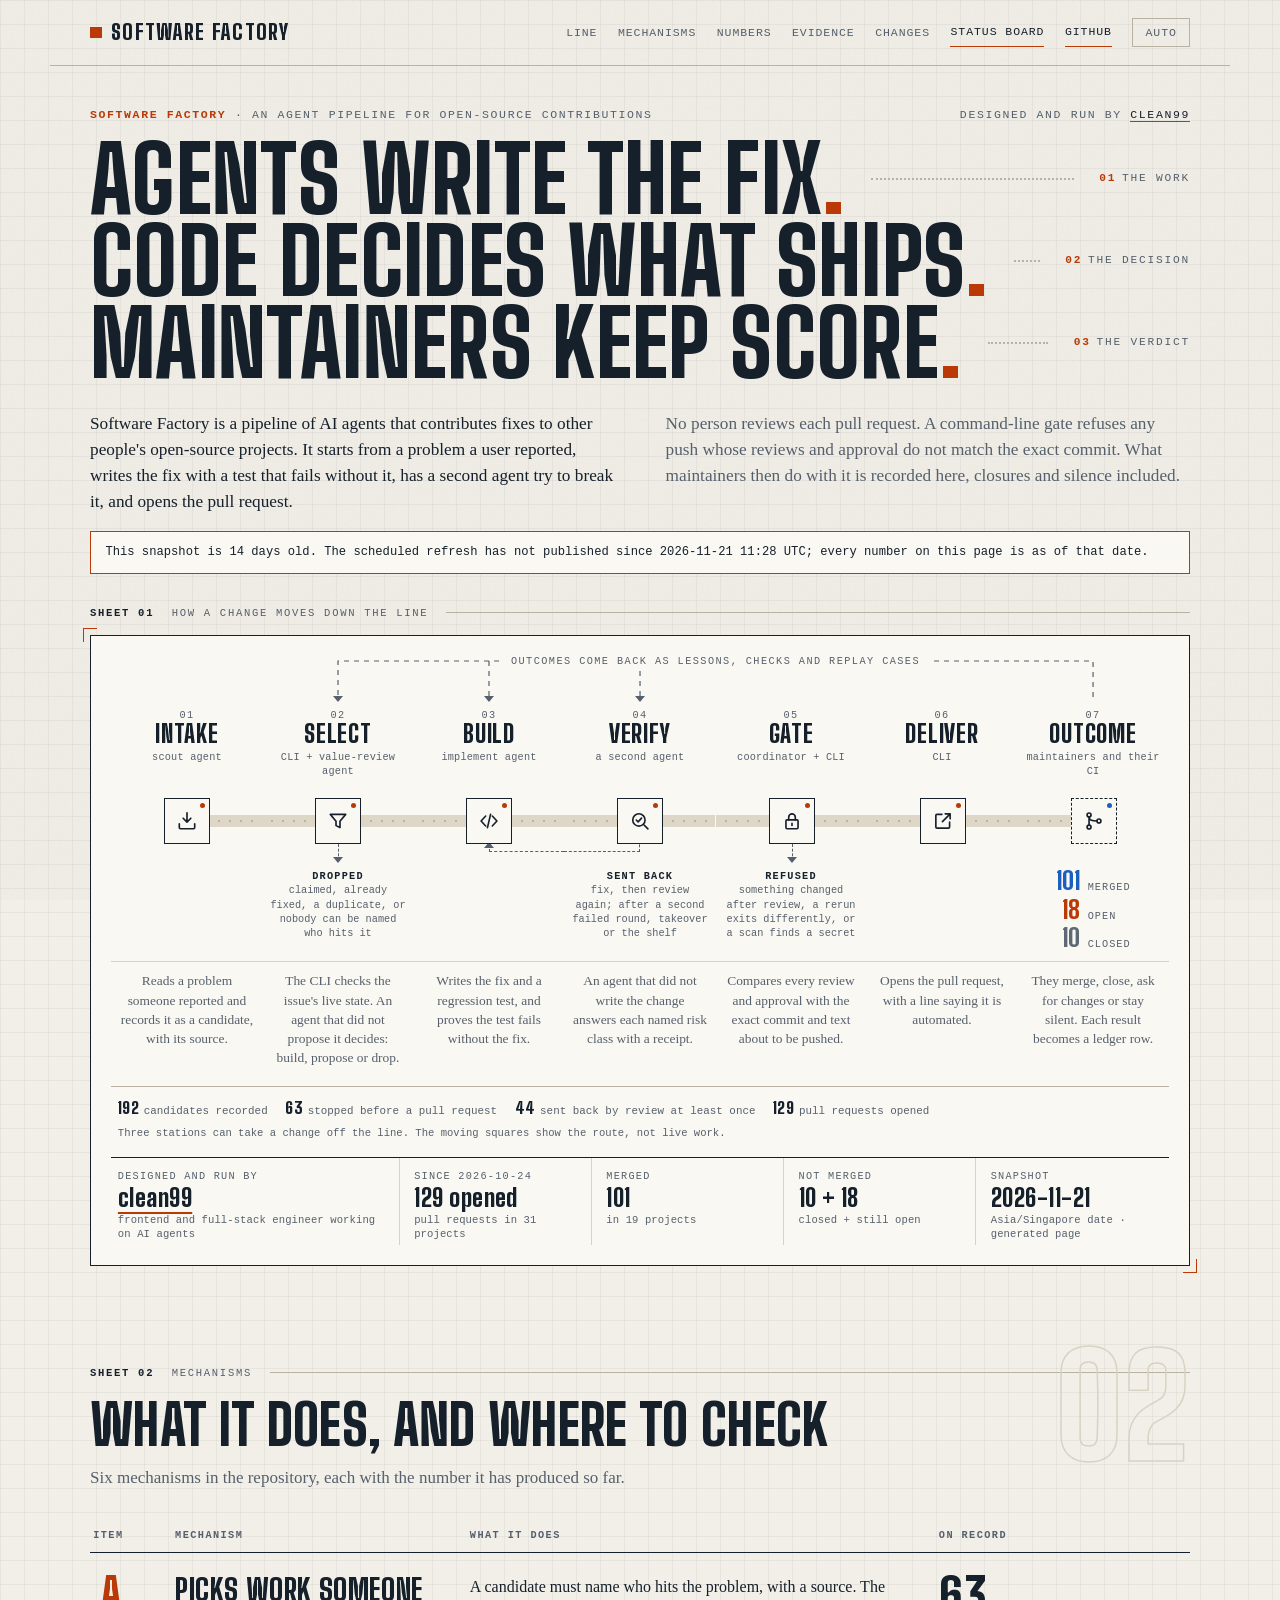
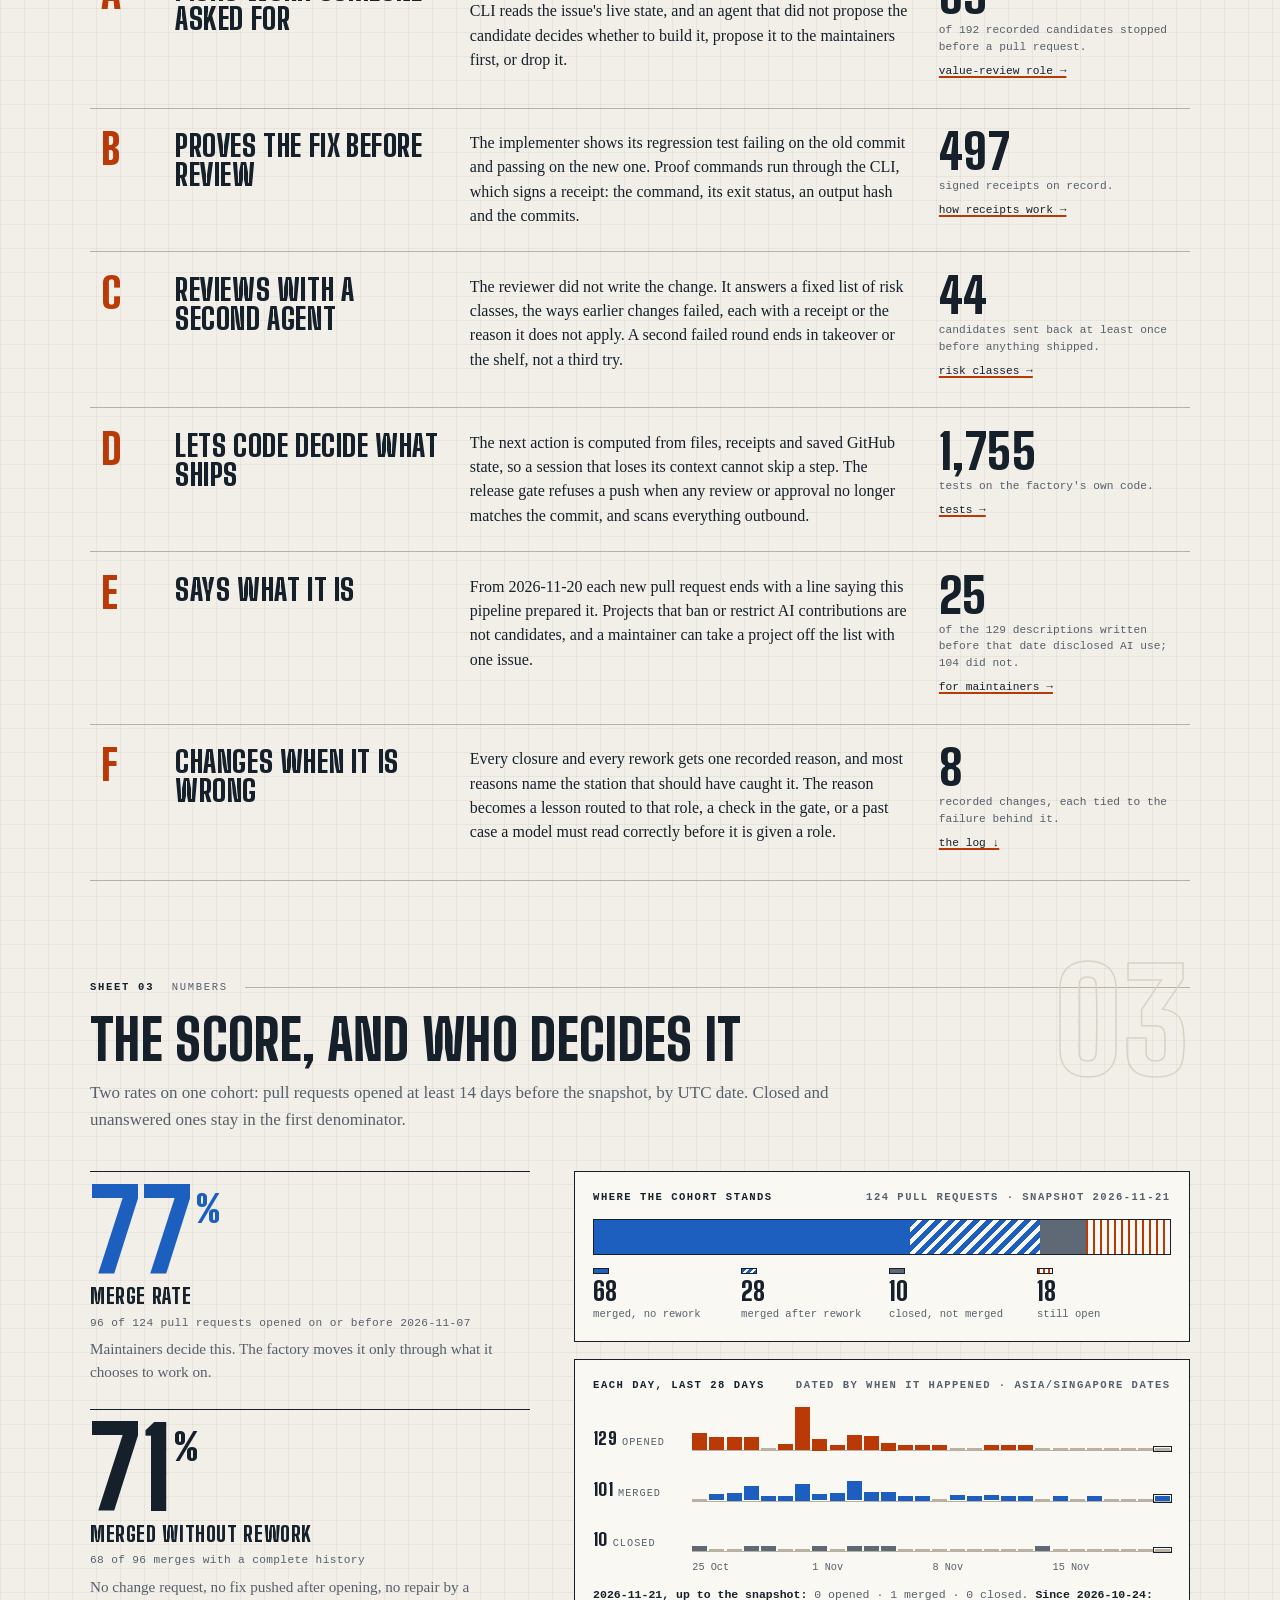
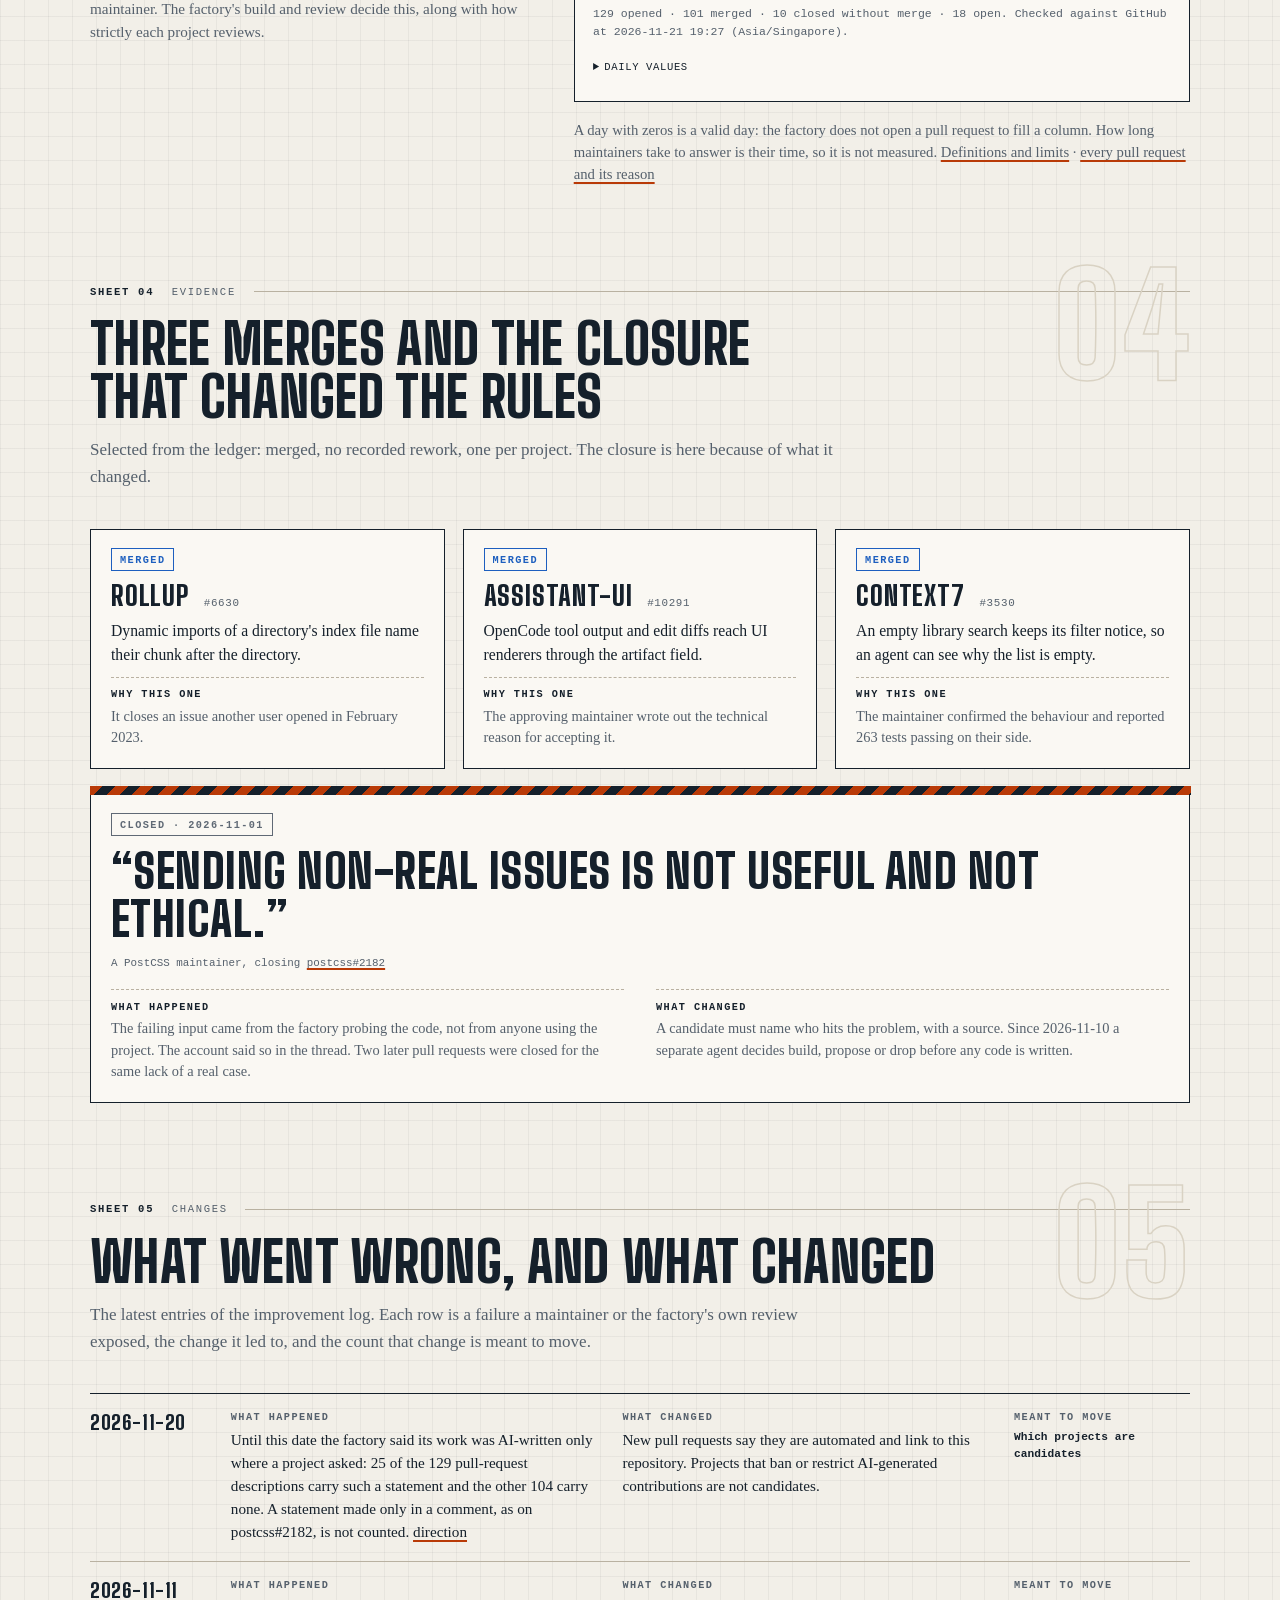
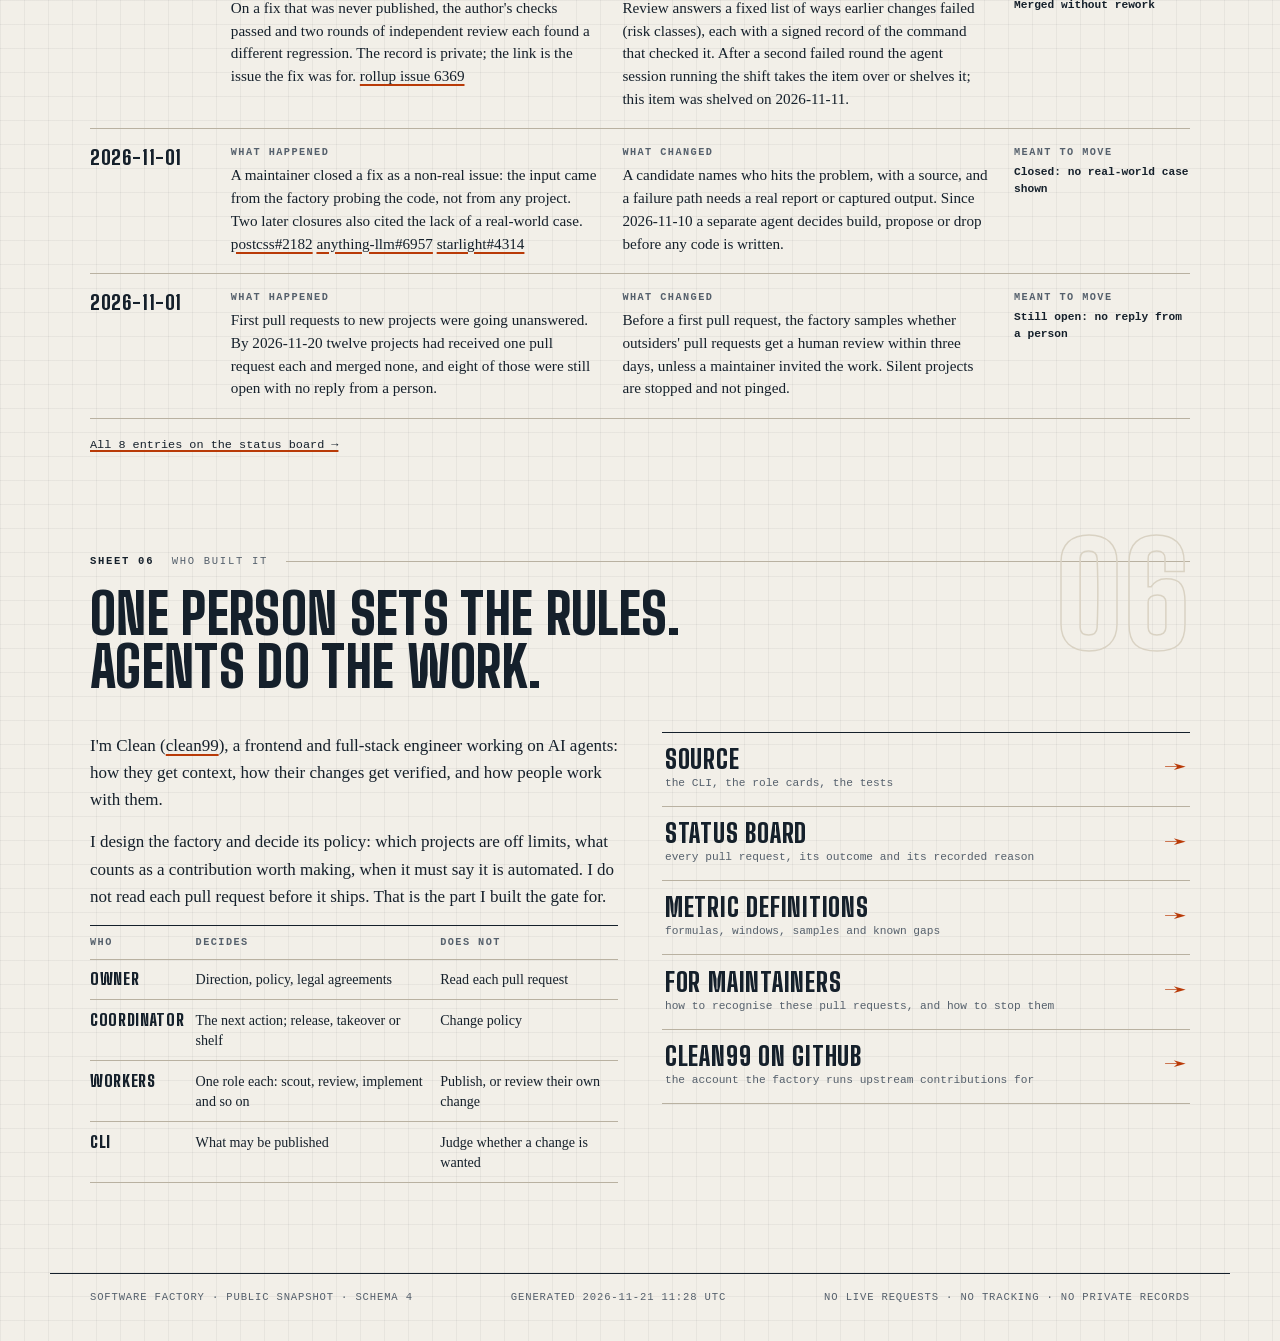
==== commit df9a2b55: "Update public factory snapshot Factory-Public-Snapshot: 1" ====
--- a/site/index.html
+++ b/site/index.html
@@ -455,8 +455,8 @@
         <div class="head"><span class="no">07</span><h3>Outcome</h3><p class="who">maintainers and their CI</p></div>
         <div class="belt" aria-hidden="true"><b class="node"><svg viewBox="0 0 20 20"><circle cx="5.5" cy="4.5" r="1.8"/><circle cx="5.5" cy="15.5" r="1.8"/><circle cx="14.5" cy="10" r="1.8"/><path d="M5.5 6.3v7.4M5.5 6.3c0 3 3 3.7 7.2 3.7"/></svg></b><i class="tok a"></i></div>
         <div class="exit"><ul class="bins">
-          <li class="m"><b>100</b>merged</li>
-          <li class="o"><b>19</b>open</li>
+          <li class="m"><b>101</b>merged</li>
+          <li class="o"><b>18</b>open</li>
           <li class="x"><b>10</b>closed</li>
         </ul></div>
         <p class="what">They merge, close, ask for changes or stay silent. Each result becomes a ledger row.</p>
@@ -474,9 +474,9 @@
     <dl class="plate">
       <div><dt>Designed and run by</dt><dd><a href="https://github.com/clean99">clean99</a><small>frontend and full-stack engineer working on AI agents</small></dd></div>
       <div><dt>Since 2026-10-24</dt><dd>129 opened<small>pull requests in 31 projects</small></dd></div>
-      <div><dt>Merged</dt><dd>100<small>in 19 projects</small></dd></div>
-      <div><dt>Not merged</dt><dd>10 + 19<small>closed + still open</small></dd></div>
-      <div><dt>Snapshot</dt><dd><time datetime="2026-11-20">2026-11-20</time><small>Asia/Singapore date · generated page</small></dd></div>
+      <div><dt>Merged</dt><dd>101<small>in 19 projects</small></dd></div>
+      <div><dt>Not merged</dt><dd>10 + 18<small>closed + still open</small></dd></div>
+      <div><dt>Snapshot</dt><dd><time datetime="2026-11-21">2026-11-21</time><small>Asia/Singapore date · generated page</small></dd></div>
     </dl>
   </div>
 </section>
@@ -517,15 +517,15 @@
   <div class="nums">
     <div class="rates">
       <div class="rate merged"><div class="v">77<sup>%</sup></div><h3>Merge rate</h3><p class="frac">96 of 124 pull requests opened on or before 2026-11-07</p><p class="by">Maintainers decide this. The factory moves it only through what it chooses to work on.</p></div>
-      <div class="rate"><div class="v">72<sup>%</sup></div><h3>Merged without rework</h3><p class="frac">68 of 95 merges with a complete history</p><p class="by">No change request, no fix pushed after opening, no repair by a maintainer. The factory&#x27;s build and review decide this, along with how strictly each project reviews.</p></div>
+      <div class="rate"><div class="v">71<sup>%</sup></div><h3>Merged without rework</h3><p class="frac">68 of 96 merges with a complete history</p><p class="by">No change request, no fix pushed after opening, no repair by a maintainer. The factory&#x27;s build and review decide this, along with how strictly each project reviews.</p></div>
     </div>
     <div>
       <figure class="fig">
         <figcaption><b>Where the cohort stands</b><span>124 pull requests · snapshot 2026-11-21</span></figcaption>
-        <div class="bar" role="img" aria-label="Of 124 pull requests: 68 merged without rework, 27 merged after rework, 10 closed without merge, 18 still open"><i class="s1" style="flex:68"></i><i class="s2" style="flex:27"></i><i class="s3" style="flex:10"></i><i class="s4" style="flex:18"></i></div>
+        <div class="bar" role="img" aria-label="Of 124 pull requests: 68 merged without rework, 28 merged after rework, 10 closed without merge, 18 still open"><i class="s1" style="flex:68"></i><i class="s2" style="flex:28"></i><i class="s3" style="flex:10"></i><i class="s4" style="flex:18"></i></div>
         <ul class="legend">
           <li class="s1"><b>68</b>merged, no rework</li>
-          <li class="s2"><b>27</b>merged after rework</li>
+          <li class="s2"><b>28</b>merged after rework</li>
           <li class="s3"><b>10</b>closed, not merged</li>
           <li class="s4"><b>18</b>still open</li>
         </ul>
@@ -533,13 +533,14 @@
       <figure class="fig">
         <figcaption><b>Each day, last 28 days</b><span>dated by when it happened · Asia/Singapore dates</span></figcaption>
         <div class="strip" style="--n:28">
-<div class="strip-lab"><b>129</b>opened</div><div class="days o" role="img" aria-label="Opened per day from 2026-10-24 to 2026-11-20: 129 in the window, at most 33 in one day."><i class="z" style="--h:0;--d:0" title="2026-10-24: 0 opened"></i><i style="--h:39;--d:1" title="2026-10-25: 13 opened"></i><i style="--h:30;--d:2" title="2026-10-26: 10 opened"></i><i style="--h:30;--d:3" title="2026-10-27: 10 opened"></i><i style="--h:30;--d:4" title="2026-10-28: 10 opened"></i><i class="z" style="--h:0;--d:5" title="2026-10-29: 0 opened"></i><i style="--h:15;--d:6" title="2026-10-30: 5 opened"></i><i style="--h:100;--d:7" title="2026-10-31: 33 opened"></i><i style="--h:27;--d:8" title="2026-11-01: 9 opened"></i><i style="--h:6;--d:9" title="2026-11-02: 2 opened"></i><i style="--h:36;--d:10" title="2026-11-03: 12 opened"></i><i style="--h:33;--d:11" title="2026-11-04: 11 opened"></i><i style="--h:18;--d:12" title="2026-11-05: 6 opened"></i><i style="--h:6;--d:13" title="2026-11-06: 2 opened"></i><i style="--h:3;--d:14" title="2026-11-07: 1 opened"></i><i style="--h:3;--d:15" title="2026-11-08: 1 opened"></i><i class="z" style="--h:0;--d:16" title="2026-11-09: 0 opened"></i><i class="z" style="--h:0;--d:17" title="2026-11-10: 0 opened"></i><i style="--h:6;--d:18" title="2026-11-11: 2 opened"></i><i style="--h:3;--d:19" title="2026-11-12: 1 opened"></i><i style="--h:3;--d:20" title="2026-11-13: 1 opened"></i><i class="z" style="--h:0;--d:21" title="2026-11-14: 0 opened"></i><i class="z" style="--h:0;--d:22" title="2026-11-15: 0 opened"></i><i class="z" style="--h:0;--d:23" title="2026-11-16: 0 opened"></i><i class="z" style="--h:0;--d:24" title="2026-11-17: 0 opened"></i><i class="z" style="--h:0;--d:25" title="2026-11-18: 0 opened"></i><i class="z" style="--h:0;--d:26" title="2026-11-19: 0 opened"></i><i class="z today" style="--h:0;--d:27" title="2026-11-20: 0 opened"></i></div>
-<div class="strip-lab"><b>100</b>merged</div><div class="days m" role="img" aria-label="Merged per day from 2026-10-24 to 2026-11-20: 100 in the window, at most 15 in one day."><i class="z" style="--h:0;--d:0" title="2026-10-24: 0 merged"></i><i class="z" style="--h:0;--d:1" title="2026-10-25: 0 merged"></i><i style="--h:15;--d:2" title="2026-10-26: 5 merged"></i><i style="--h:18;--d:3" title="2026-10-27: 6 merged"></i><i style="--h:33;--d:4" title="2026-10-28: 11 merged"></i><i style="--h:9;--d:5" title="2026-10-29: 3 merged"></i><i style="--h:6;--d:6" title="2026-10-30: 2 merged"></i><i style="--h:39;--d:7" title="2026-10-31: 13 merged"></i><i style="--h:15;--d:8" title="2026-11-01: 5 merged"></i><i style="--h:18;--d:9" title="2026-11-02: 6 merged"></i><i style="--h:45;--d:10" title="2026-11-03: 15 merged"></i><i style="--h:21;--d:11" title="2026-11-04: 7 merged"></i><i style="--h:21;--d:12" title="2026-11-05: 7 merged"></i><i style="--h:6;--d:13" title="2026-11-06: 2 merged"></i><i style="--h:6;--d:14" title="2026-11-07: 2 merged"></i><i class="z" style="--h:0;--d:15" title="2026-11-08: 0 merged"></i><i style="--h:12;--d:16" title="2026-11-09: 4 merged"></i><i style="--h:9;--d:17" title="2026-11-10: 3 merged"></i><i style="--h:12;--d:18" title="2026-11-11: 4 merged"></i><i style="--h:3;--d:19" title="2026-11-12: 1 merged"></i><i style="--h:3;--d:20" title="2026-11-13: 1 merged"></i><i class="z" style="--h:0;--d:21" title="2026-11-14: 0 merged"></i><i style="--h:6;--d:22" title="2026-11-15: 2 merged"></i><i class="z" style="--h:0;--d:23" title="2026-11-16: 0 merged"></i><i style="--h:3;--d:24" title="2026-11-17: 1 merged"></i><i class="z" style="--h:0;--d:25" title="2026-11-18: 0 merged"></i><i class="z" style="--h:0;--d:26" title="2026-11-19: 0 merged"></i><i class="z today" style="--h:0;--d:27" title="2026-11-20: 0 merged"></i></div>
-<div class="strip-lab"><b>10</b>closed</div><div class="days x" role="img" aria-label="Closed per day from 2026-10-24 to 2026-11-20: 10 in the window, at most 2 in one day."><i class="z" style="--h:0;--d:0" title="2026-10-24: 0 closed"></i><i style="--h:6;--d:1" title="2026-10-25: 2 closed"></i><i class="z" style="--h:0;--d:2" title="2026-10-26: 0 closed"></i><i class="z" style="--h:0;--d:3" title="2026-10-27: 0 closed"></i><i style="--h:3;--d:4" title="2026-10-28: 1 closed"></i><i style="--h:3;--d:5" title="2026-10-29: 1 closed"></i><i class="z" style="--h:0;--d:6" title="2026-10-30: 0 closed"></i><i class="z" style="--h:0;--d:7" title="2026-10-31: 0 closed"></i><i style="--h:6;--d:8" title="2026-11-01: 2 closed"></i><i class="z" style="--h:0;--d:9" title="2026-11-02: 0 closed"></i><i style="--h:3;--d:10" title="2026-11-03: 1 closed"></i><i style="--h:3;--d:11" title="2026-11-04: 1 closed"></i><i style="--h:3;--d:12" title="2026-11-05: 1 closed"></i><i class="z" style="--h:0;--d:13" title="2026-11-06: 0 closed"></i><i class="z" style="--h:0;--d:14" title="2026-11-07: 0 closed"></i><i class="z" style="--h:0;--d:15" title="2026-11-08: 0 closed"></i><i class="z" style="--h:0;--d:16" title="2026-11-09: 0 closed"></i><i class="z" style="--h:0;--d:17" title="2026-11-10: 0 closed"></i><i class="z" style="--h:0;--d:18" title="2026-11-11: 0 closed"></i><i class="z" style="--h:0;--d:19" title="2026-11-12: 0 closed"></i><i class="z" style="--h:0;--d:20" title="2026-11-13: 0 closed"></i><i style="--h:3;--d:21" title="2026-11-14: 1 closed"></i><i class="z" style="--h:0;--d:22" title="2026-11-15: 0 closed"></i><i class="z" style="--h:0;--d:23" title="2026-11-16: 0 closed"></i><i class="z" style="--h:0;--d:24" title="2026-11-17: 0 closed"></i><i class="z" style="--h:0;--d:25" title="2026-11-18: 0 closed"></i><i class="z" style="--h:0;--d:26" title="2026-11-19: 0 closed"></i><i class="z today" style="--h:0;--d:27" title="2026-11-20: 0 closed"></i></div>
-<div class="axis" aria-hidden="true"><span>24 Oct</span><span></span><span></span><span></span><span></span><span></span><span></span><span>31 Oct</span><span></span><span></span><span></span><span></span><span></span><span></span><span>7 Nov</span><span></span><span></span><span></span><span></span><span></span><span></span><span>14 Nov</span><span></span><span></span><span></span><span></span><span></span><span></span></div>
+<div class="strip-lab"><b>129</b>opened</div><div class="days o" role="img" aria-label="Opened per day from 2026-10-25 to 2026-11-21: 129 in the window, at most 33 in one day."><i style="--h:39;--d:0" title="2026-10-25: 13 opened"></i><i style="--h:30;--d:1" title="2026-10-26: 10 opened"></i><i style="--h:30;--d:2" title="2026-10-27: 10 opened"></i><i style="--h:30;--d:3" title="2026-10-28: 10 opened"></i><i class="z" style="--h:0;--d:4" title="2026-10-29: 0 opened"></i><i style="--h:15;--d:5" title="2026-10-30: 5 opened"></i><i style="--h:100;--d:6" title="2026-10-31: 33 opened"></i><i style="--h:27;--d:7" title="2026-11-01: 9 opened"></i><i style="--h:6;--d:8" title="2026-11-02: 2 opened"></i><i style="--h:36;--d:9" title="2026-11-03: 12 opened"></i><i style="--h:33;--d:10" title="2026-11-04: 11 opened"></i><i style="--h:18;--d:11" title="2026-11-05: 6 opened"></i><i style="--h:6;--d:12" title="2026-11-06: 2 opened"></i><i style="--h:3;--d:13" title="2026-11-07: 1 opened"></i><i style="--h:3;--d:14" title="2026-11-08: 1 opened"></i><i class="z" style="--h:0;--d:15" title="2026-11-09: 0 opened"></i><i class="z" style="--h:0;--d:16" title="2026-11-10: 0 opened"></i><i style="--h:6;--d:17" title="2026-11-11: 2 opened"></i><i style="--h:3;--d:18" title="2026-11-12: 1 opened"></i><i style="--h:3;--d:19" title="2026-11-13: 1 opened"></i><i class="z" style="--h:0;--d:20" title="2026-11-14: 0 opened"></i><i class="z" style="--h:0;--d:21" title="2026-11-15: 0 opened"></i><i class="z" style="--h:0;--d:22" title="2026-11-16: 0 opened"></i><i class="z" style="--h:0;--d:23" title="2026-11-17: 0 opened"></i><i class="z" style="--h:0;--d:24" title="2026-11-18: 0 opened"></i><i class="z" style="--h:0;--d:25" title="2026-11-19: 0 opened"></i><i class="z" style="--h:0;--d:26" title="2026-11-20: 0 opened"></i><i class="z today" style="--h:0;--d:27" title="2026-11-21: 0 opened"></i></div>
+<div class="strip-lab"><b>101</b>merged</div><div class="days m" role="img" aria-label="Merged per day from 2026-10-25 to 2026-11-21: 101 in the window, at most 15 in one day."><i class="z" style="--h:0;--d:0" title="2026-10-25: 0 merged"></i><i style="--h:15;--d:1" title="2026-10-26: 5 merged"></i><i style="--h:18;--d:2" title="2026-10-27: 6 merged"></i><i style="--h:33;--d:3" title="2026-10-28: 11 merged"></i><i style="--h:9;--d:4" title="2026-10-29: 3 merged"></i><i style="--h:6;--d:5" title="2026-10-30: 2 merged"></i><i style="--h:39;--d:6" title="2026-10-31: 13 merged"></i><i style="--h:15;--d:7" title="2026-11-01: 5 merged"></i><i style="--h:18;--d:8" title="2026-11-02: 6 merged"></i><i style="--h:45;--d:9" title="2026-11-03: 15 merged"></i><i style="--h:21;--d:10" title="2026-11-04: 7 merged"></i><i style="--h:21;--d:11" title="2026-11-05: 7 merged"></i><i style="--h:6;--d:12" title="2026-11-06: 2 merged"></i><i style="--h:6;--d:13" title="2026-11-07: 2 merged"></i><i class="z" style="--h:0;--d:14" title="2026-11-08: 0 merged"></i><i style="--h:12;--d:15" title="2026-11-09: 4 merged"></i><i style="--h:9;--d:16" title="2026-11-10: 3 merged"></i><i style="--h:12;--d:17" title="2026-11-11: 4 merged"></i><i style="--h:3;--d:18" title="2026-11-12: 1 merged"></i><i style="--h:3;--d:19" title="2026-11-13: 1 merged"></i><i class="z" style="--h:0;--d:20" title="2026-11-14: 0 merged"></i><i style="--h:6;--d:21" title="2026-11-15: 2 merged"></i><i class="z" style="--h:0;--d:22" title="2026-11-16: 0 merged"></i><i style="--h:3;--d:23" title="2026-11-17: 1 merged"></i><i class="z" style="--h:0;--d:24" title="2026-11-18: 0 merged"></i><i class="z" style="--h:0;--d:25" title="2026-11-19: 0 merged"></i><i class="z" style="--h:0;--d:26" title="2026-11-20: 0 merged"></i><i class="today" style="--h:3;--d:27" title="2026-11-21: 1 merged"></i></div>
+<div class="strip-lab"><b>10</b>closed</div><div class="days x" role="img" aria-label="Closed per day from 2026-10-25 to 2026-11-21: 10 in the window, at most 2 in one day."><i style="--h:6;--d:0" title="2026-10-25: 2 closed"></i><i class="z" style="--h:0;--d:1" title="2026-10-26: 0 closed"></i><i class="z" style="--h:0;--d:2" title="2026-10-27: 0 closed"></i><i style="--h:3;--d:3" title="2026-10-28: 1 closed"></i><i style="--h:3;--d:4" title="2026-10-29: 1 closed"></i><i class="z" style="--h:0;--d:5" title="2026-10-30: 0 closed"></i><i class="z" style="--h:0;--d:6" title="2026-10-31: 0 closed"></i><i style="--h:6;--d:7" title="2026-11-01: 2 closed"></i><i class="z" style="--h:0;--d:8" title="2026-11-02: 0 closed"></i><i style="--h:3;--d:9" title="2026-11-03: 1 closed"></i><i style="--h:3;--d:10" title="2026-11-04: 1 closed"></i><i style="--h:3;--d:11" title="2026-11-05: 1 closed"></i><i class="z" style="--h:0;--d:12" title="2026-11-06: 0 closed"></i><i class="z" style="--h:0;--d:13" title="2026-11-07: 0 closed"></i><i class="z" style="--h:0;--d:14" title="2026-11-08: 0 closed"></i><i class="z" style="--h:0;--d:15" title="2026-11-09: 0 closed"></i><i class="z" style="--h:0;--d:16" title="2026-11-10: 0 closed"></i><i class="z" style="--h:0;--d:17" title="2026-11-11: 0 closed"></i><i class="z" style="--h:0;--d:18" title="2026-11-12: 0 closed"></i><i class="z" style="--h:0;--d:19" title="2026-11-13: 0 closed"></i><i style="--h:3;--d:20" title="2026-11-14: 1 closed"></i><i class="z" style="--h:0;--d:21" title="2026-11-15: 0 closed"></i><i class="z" style="--h:0;--d:22" title="2026-11-16: 0 closed"></i><i class="z" style="--h:0;--d:23" title="2026-11-17: 0 closed"></i><i class="z" style="--h:0;--d:24" title="2026-11-18: 0 closed"></i><i class="z" style="--h:0;--d:25" title="2026-11-19: 0 closed"></i><i class="z" style="--h:0;--d:26" title="2026-11-20: 0 closed"></i><i class="z today" style="--h:0;--d:27" title="2026-11-21: 0 closed"></i></div>
+<div class="axis" aria-hidden="true"><span>25 Oct</span><span></span><span></span><span></span><span></span><span></span><span></span><span>1 Nov</span><span></span><span></span><span></span><span></span><span></span><span></span><span>8 Nov</span><span></span><span></span><span></span><span></span><span></span><span></span><span>15 Nov</span><span></span><span></span><span></span><span></span><span></span><span></span></div>
         </div>
-        <p class="today-line"><b>2026-11-20, up to the snapshot:</b> 0 opened · 0 merged · 0 closed. <b>Since 2026-10-24:</b> 129 opened · 100 merged · 10 closed without merge · 19 open. GitHub could not be reached for this snapshot. Counts are as of 2026-11-20 17:34 (Asia/Singapore).</p>
+        <p class="today-line"><b>2026-11-21, up to the snapshot:</b> 0 opened · 1 merged · 0 closed. <b>Since 2026-10-24:</b> 129 opened · 101 merged · 10 closed without merge · 18 open. Checked against GitHub at 2026-11-21 19:27 (Asia/Singapore).</p>
         <details><summary>Daily values</summary><table><thead><tr><th scope="col">Date</th><th scope="col">Opened</th><th scope="col">Merged</th><th scope="col">Closed</th></tr></thead><tbody>
+<tr><td class="date">2026-11-21</td><td class="num">0</td><td class="num">1</td><td class="num">0</td></tr>
 <tr><td class="date">2026-11-20</td><td class="num">0</td><td class="num">0</td><td class="num">0</td></tr>
 <tr><td class="date">2026-11-19</td><td class="num">0</td><td class="num">0</td><td class="num">0</td></tr>
 <tr><td class="date">2026-11-18</td><td class="num">0</td><td class="num">0</td><td class="num">0</td></tr>
@@ -567,7 +568,6 @@
 <tr><td class="date">2026-10-27</td><td class="num">10</td><td class="num">6</td><td class="num">0</td></tr>
 <tr><td class="date">2026-10-26</td><td class="num">10</td><td class="num">5</td><td class="num">0</td></tr>
 <tr><td class="date">2026-10-25</td><td class="num">13</td><td class="num">0</td><td class="num">2</td></tr>
-<tr><td class="date">2026-10-24</td><td class="num">0</td><td class="num">0</td><td class="num">0</td></tr>
         </tbody></table></details>
       </figure>
       <p class="fine">A day with zeros is a valid day: the factory does not open a pull request to fill a column. How long maintainers take to answer is their time, so it is not measured. <a href="https://github.com/clean99/software-factory/blob/HEAD/docs/metrics.md">Definitions and limits</a> · <a href="board.html">every pull request and its reason</a></p>
@@ -633,7 +633,7 @@
 
 <footer class="wrap foot">
   <span>Software Factory · public snapshot · schema 4</span>
-  <span>Generated <time id="generated" datetime="2026-11-21T11:20:32+00:00">2026-11-21 11:20 UTC</time></span>
+  <span>Generated <time id="generated" datetime="2026-11-21T11:28:42+00:00">2026-11-21 11:28 UTC</time></span>
   <span>No live requests · no tracking · no private records</span>
 </footer>
 </body>
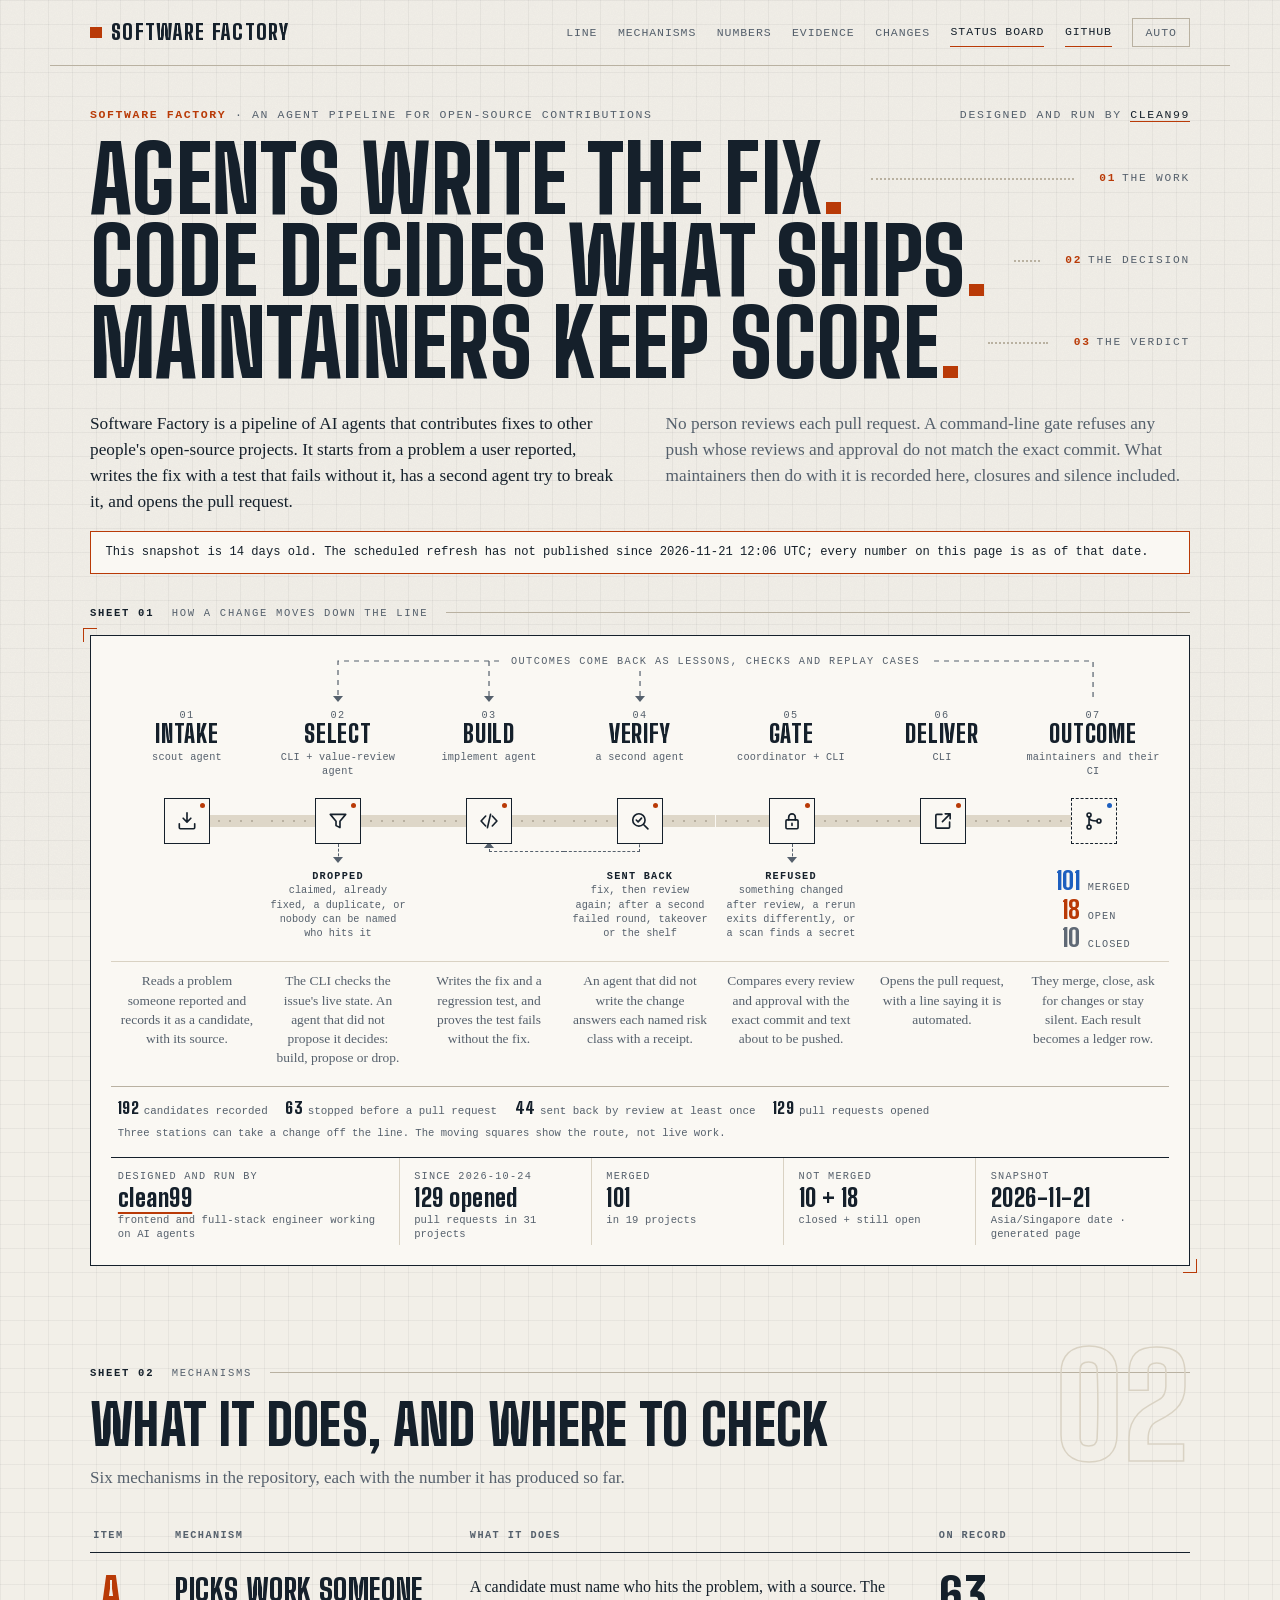
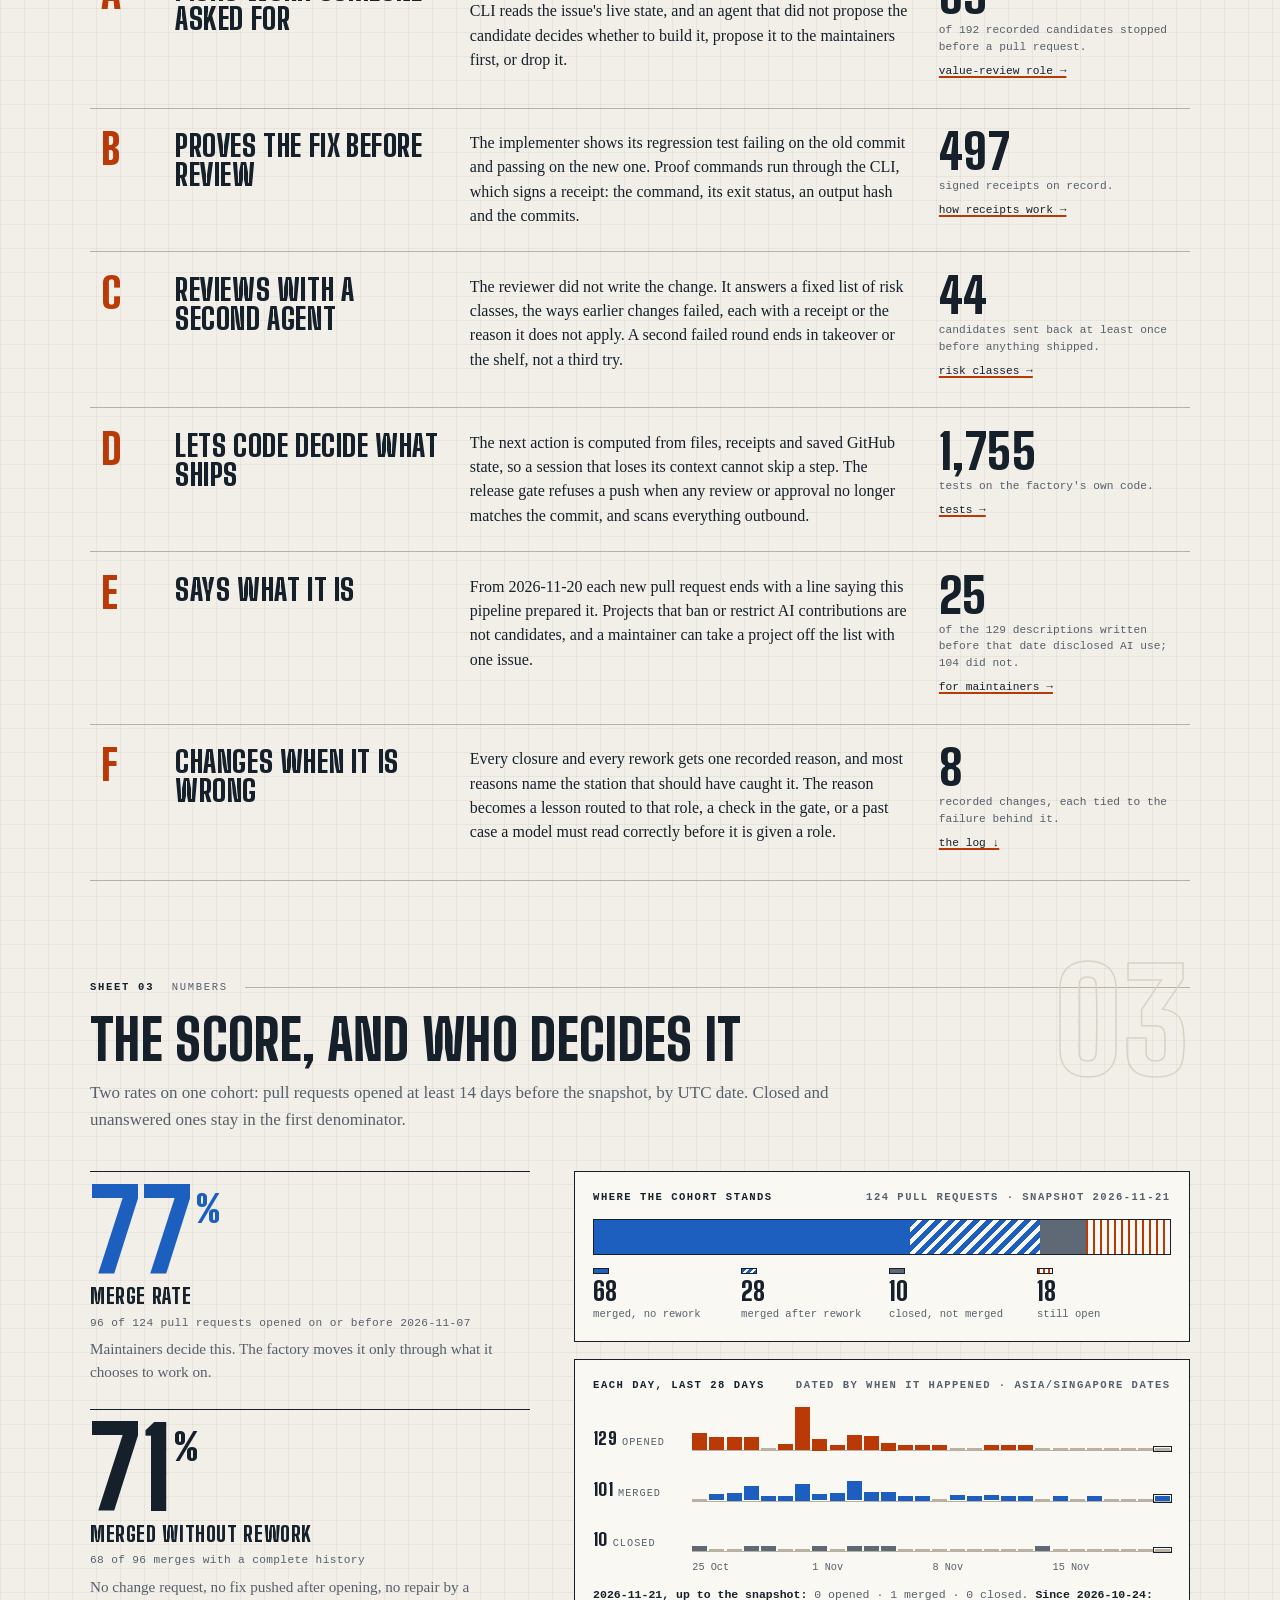
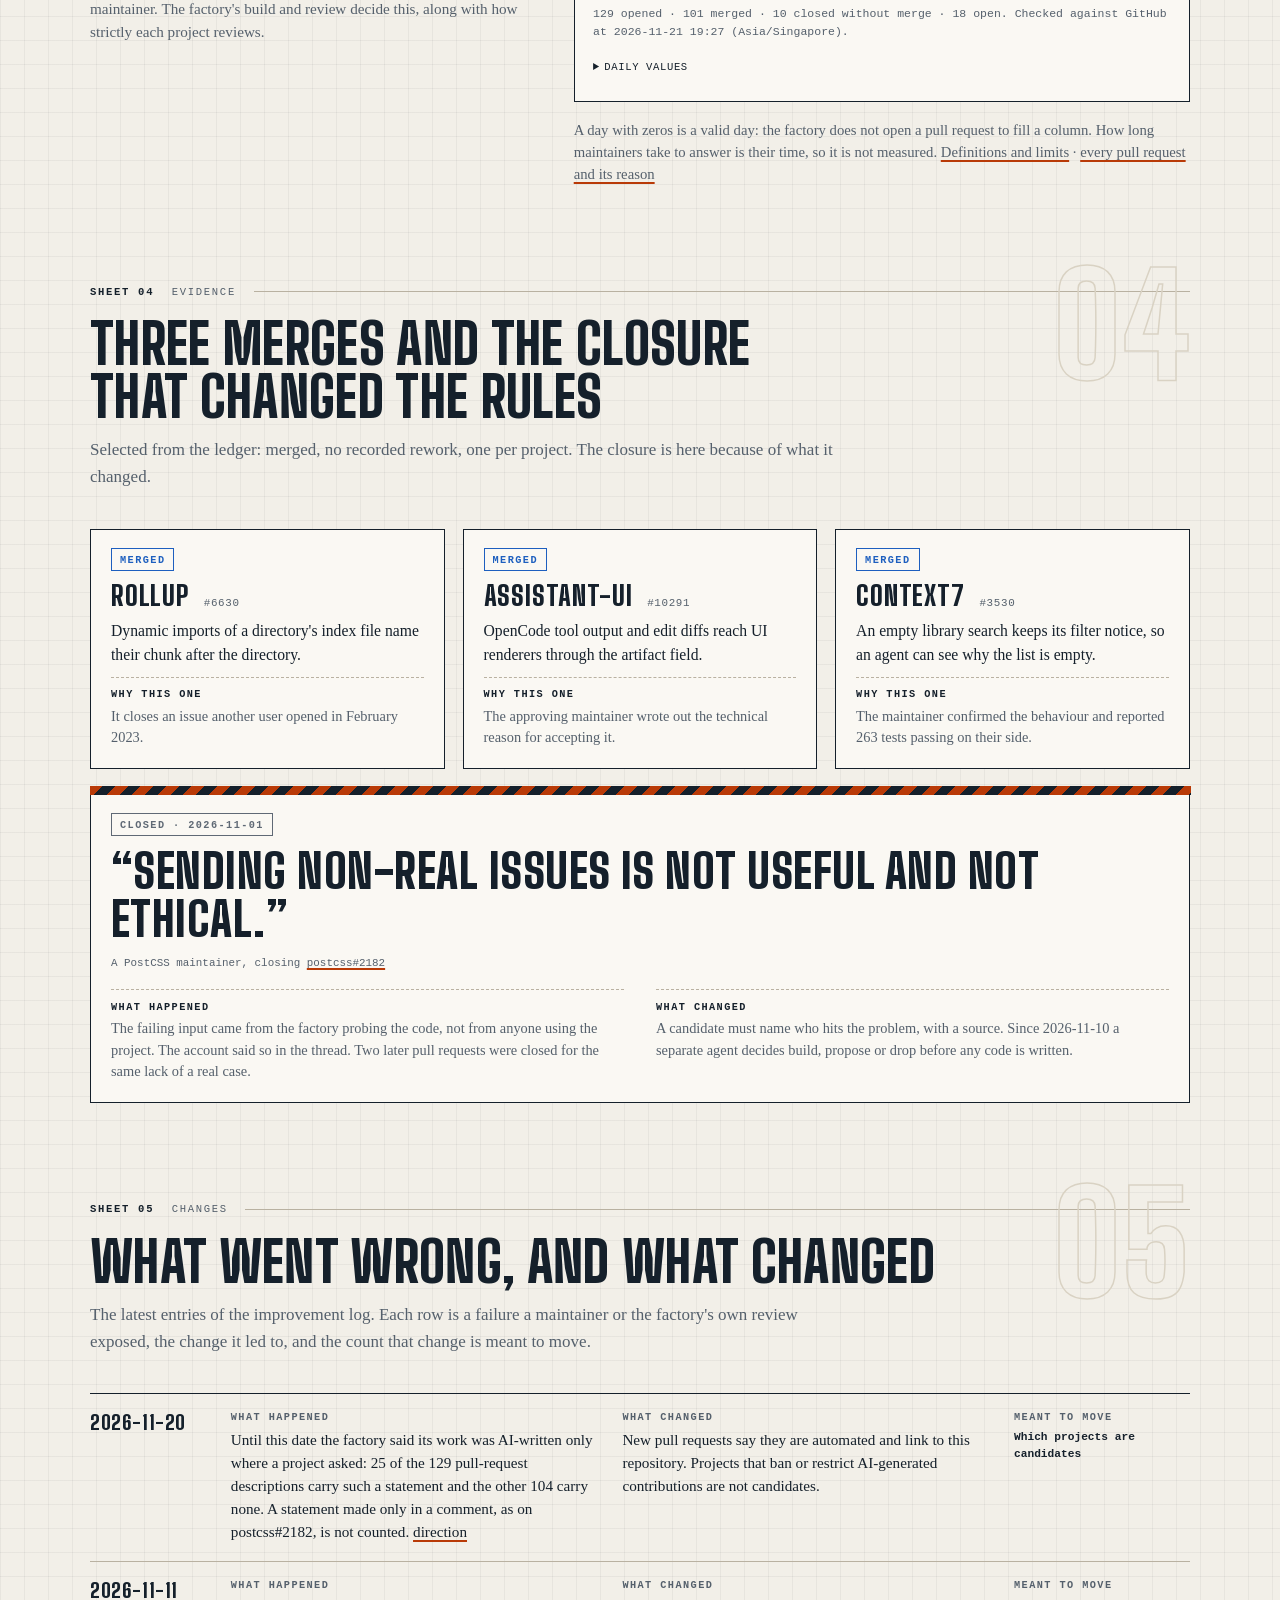
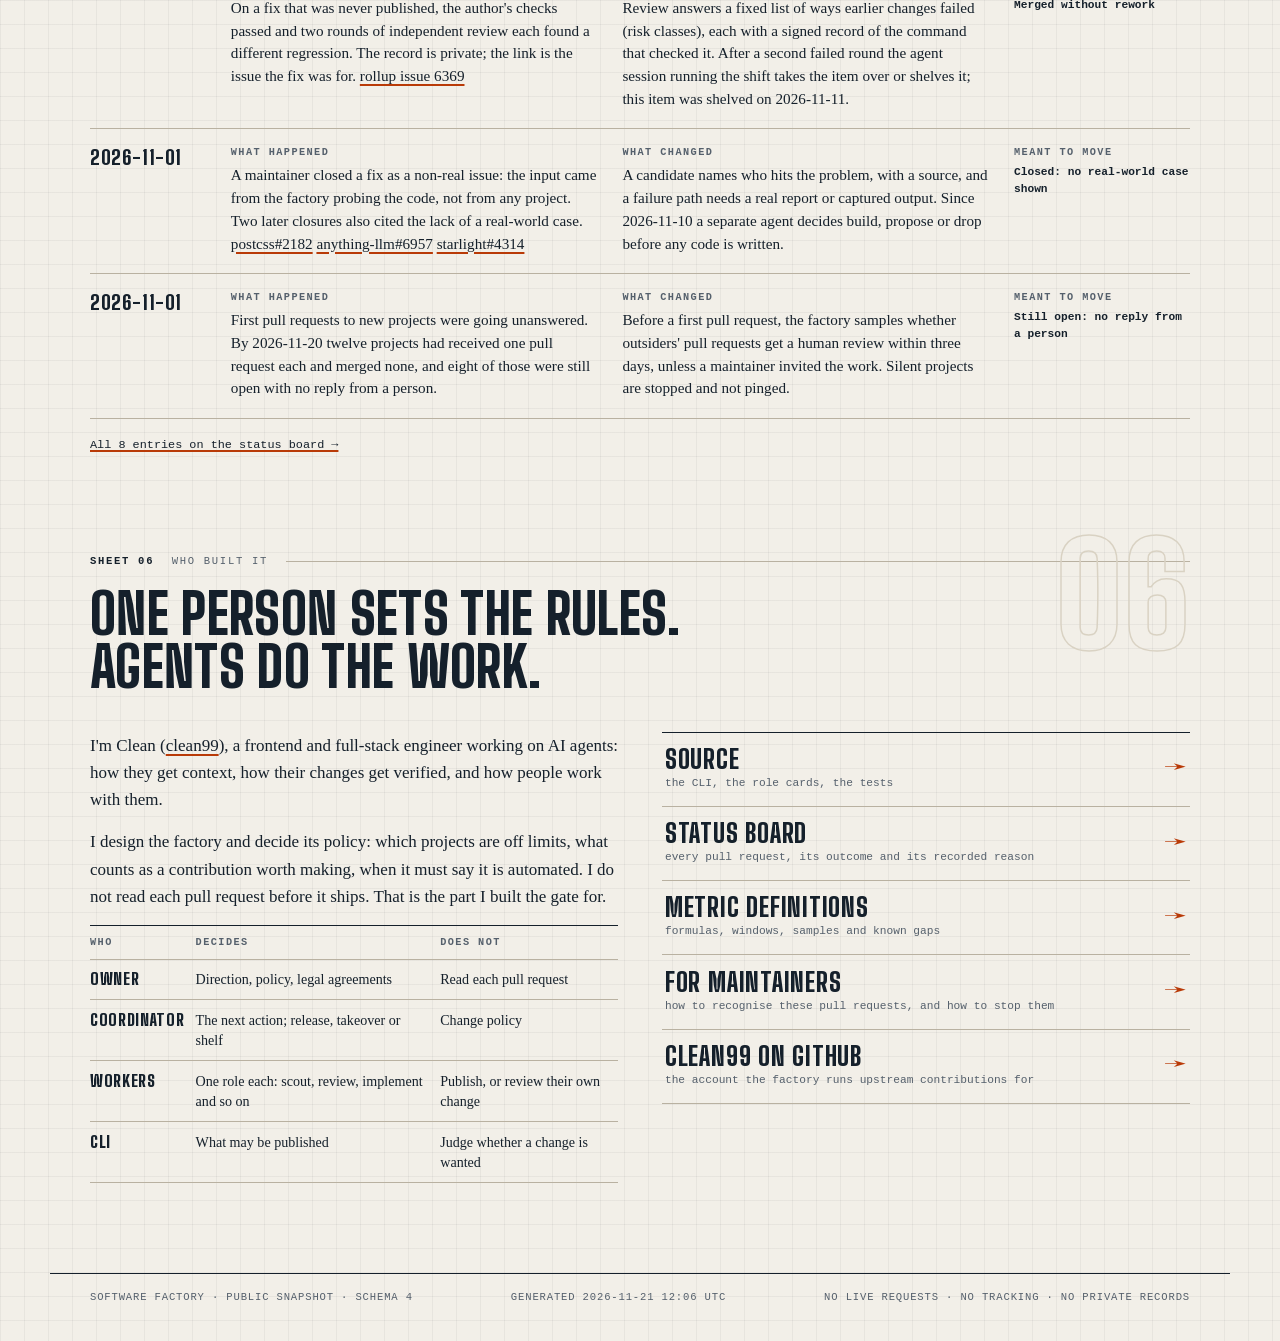
==== commit d7a832c6: "Update public factory snapshot Factory-Public-Snapshot: 1" ====
--- a/site/index.html
+++ b/site/index.html
@@ -633,7 +633,7 @@
 
 <footer class="wrap foot">
   <span>Software Factory · public snapshot · schema 4</span>
-  <span>Generated <time id="generated" datetime="2026-11-21T11:28:42+00:00">2026-11-21 11:28 UTC</time></span>
+  <span>Generated <time id="generated" datetime="2026-11-21T12:06:47+00:00">2026-11-21 12:06 UTC</time></span>
   <span>No live requests · no tracking · no private records</span>
 </footer>
 </body>
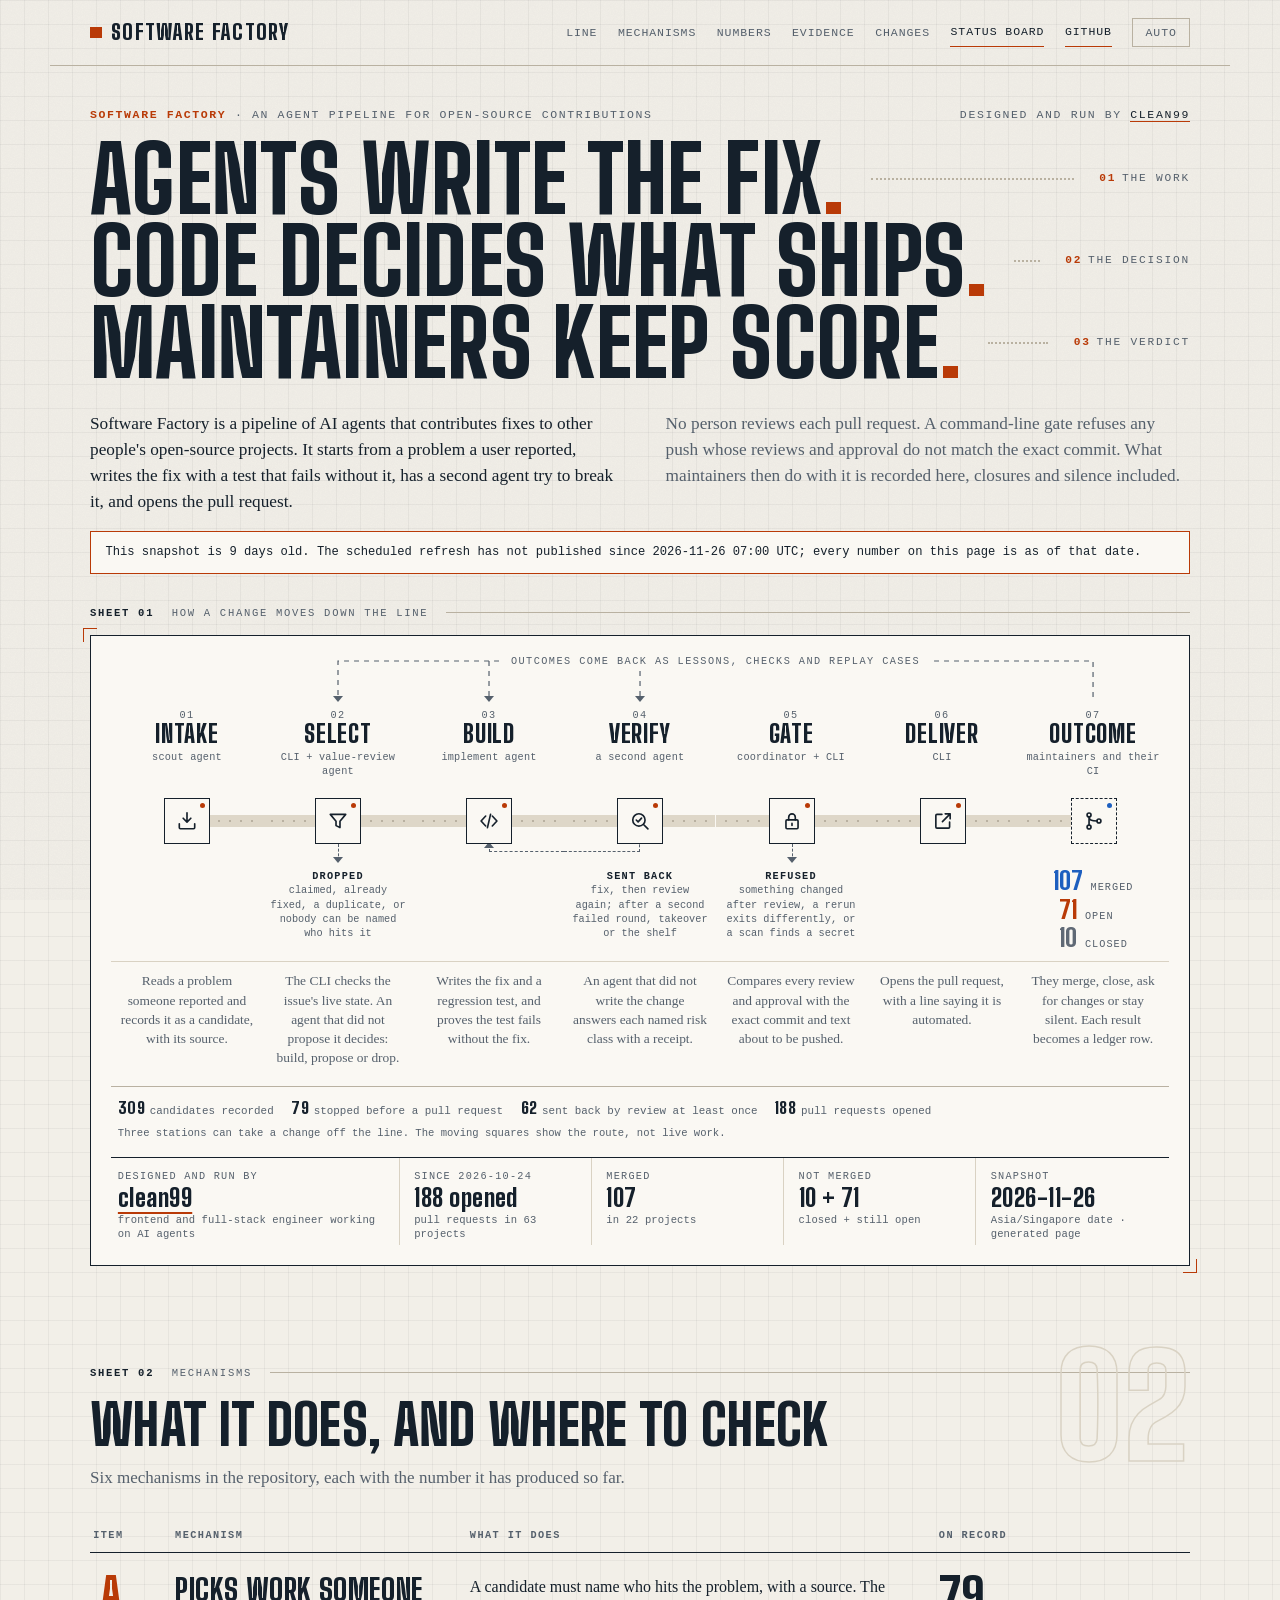
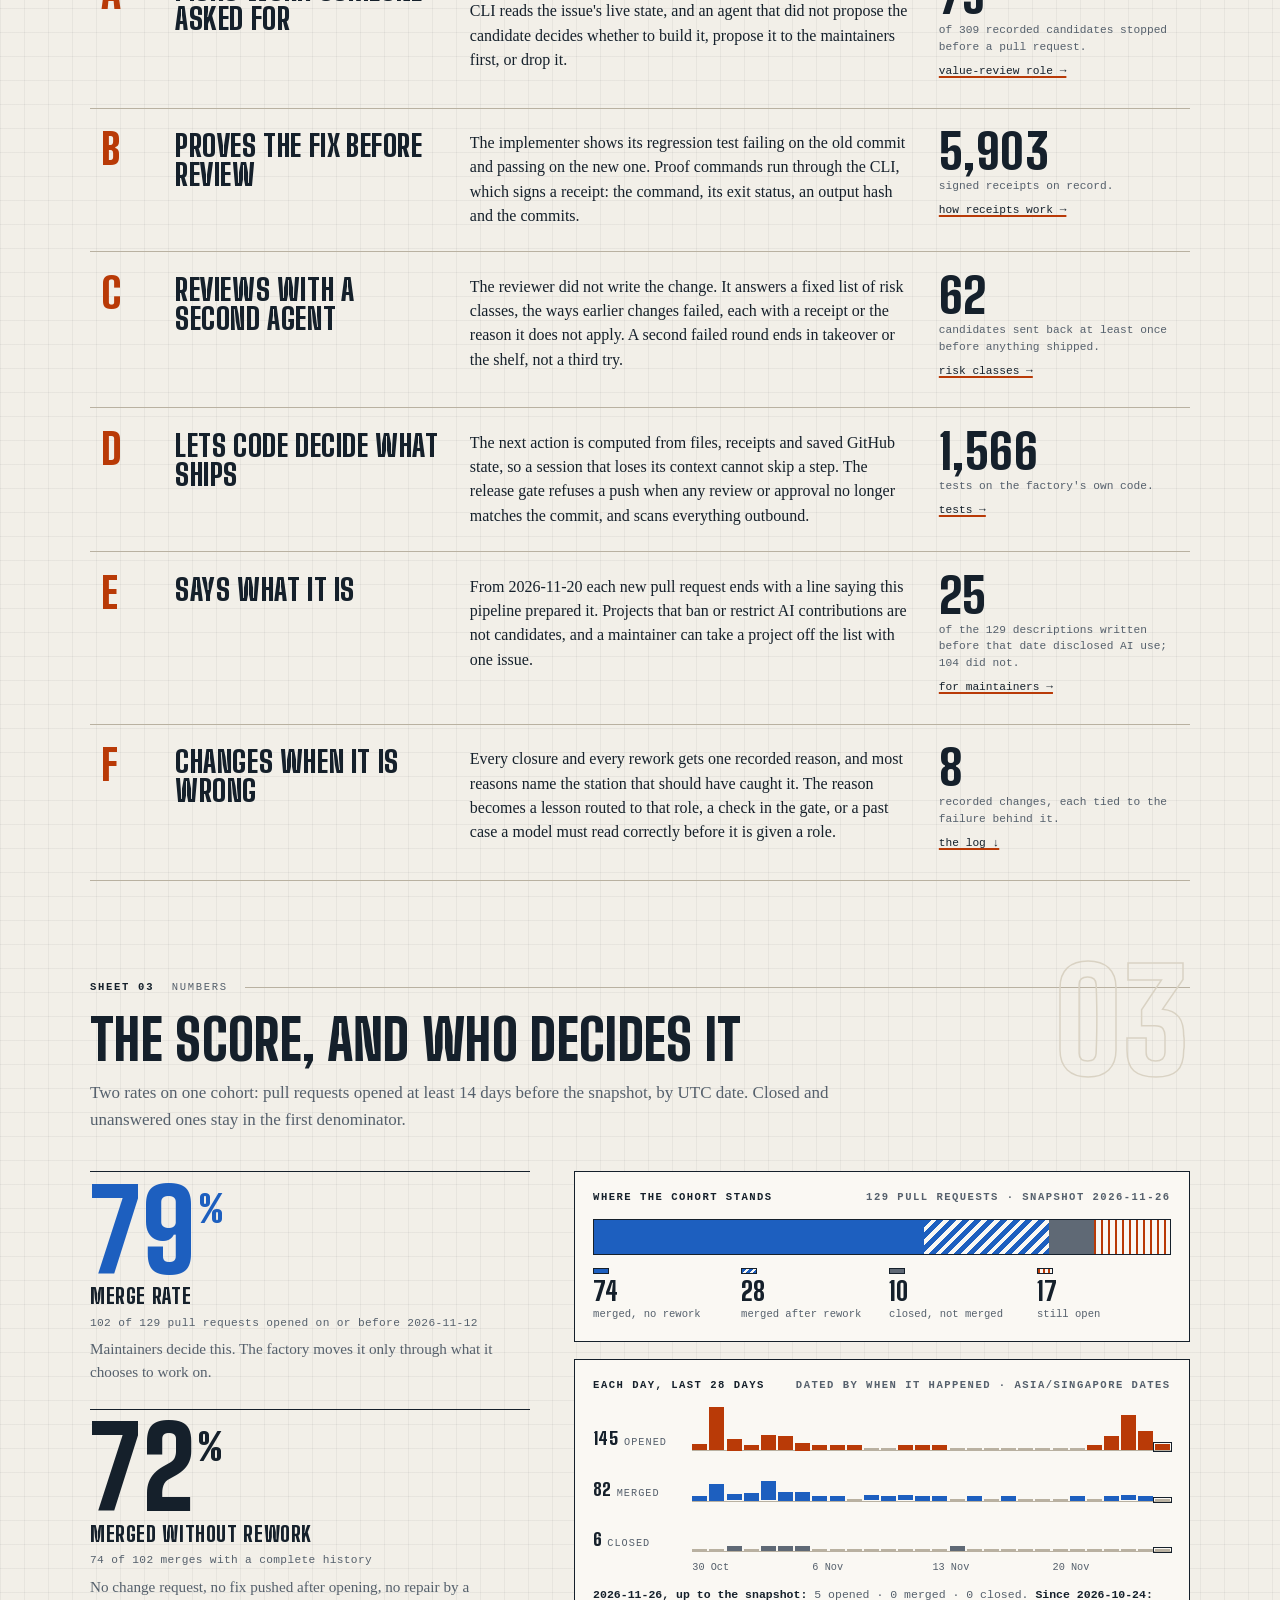
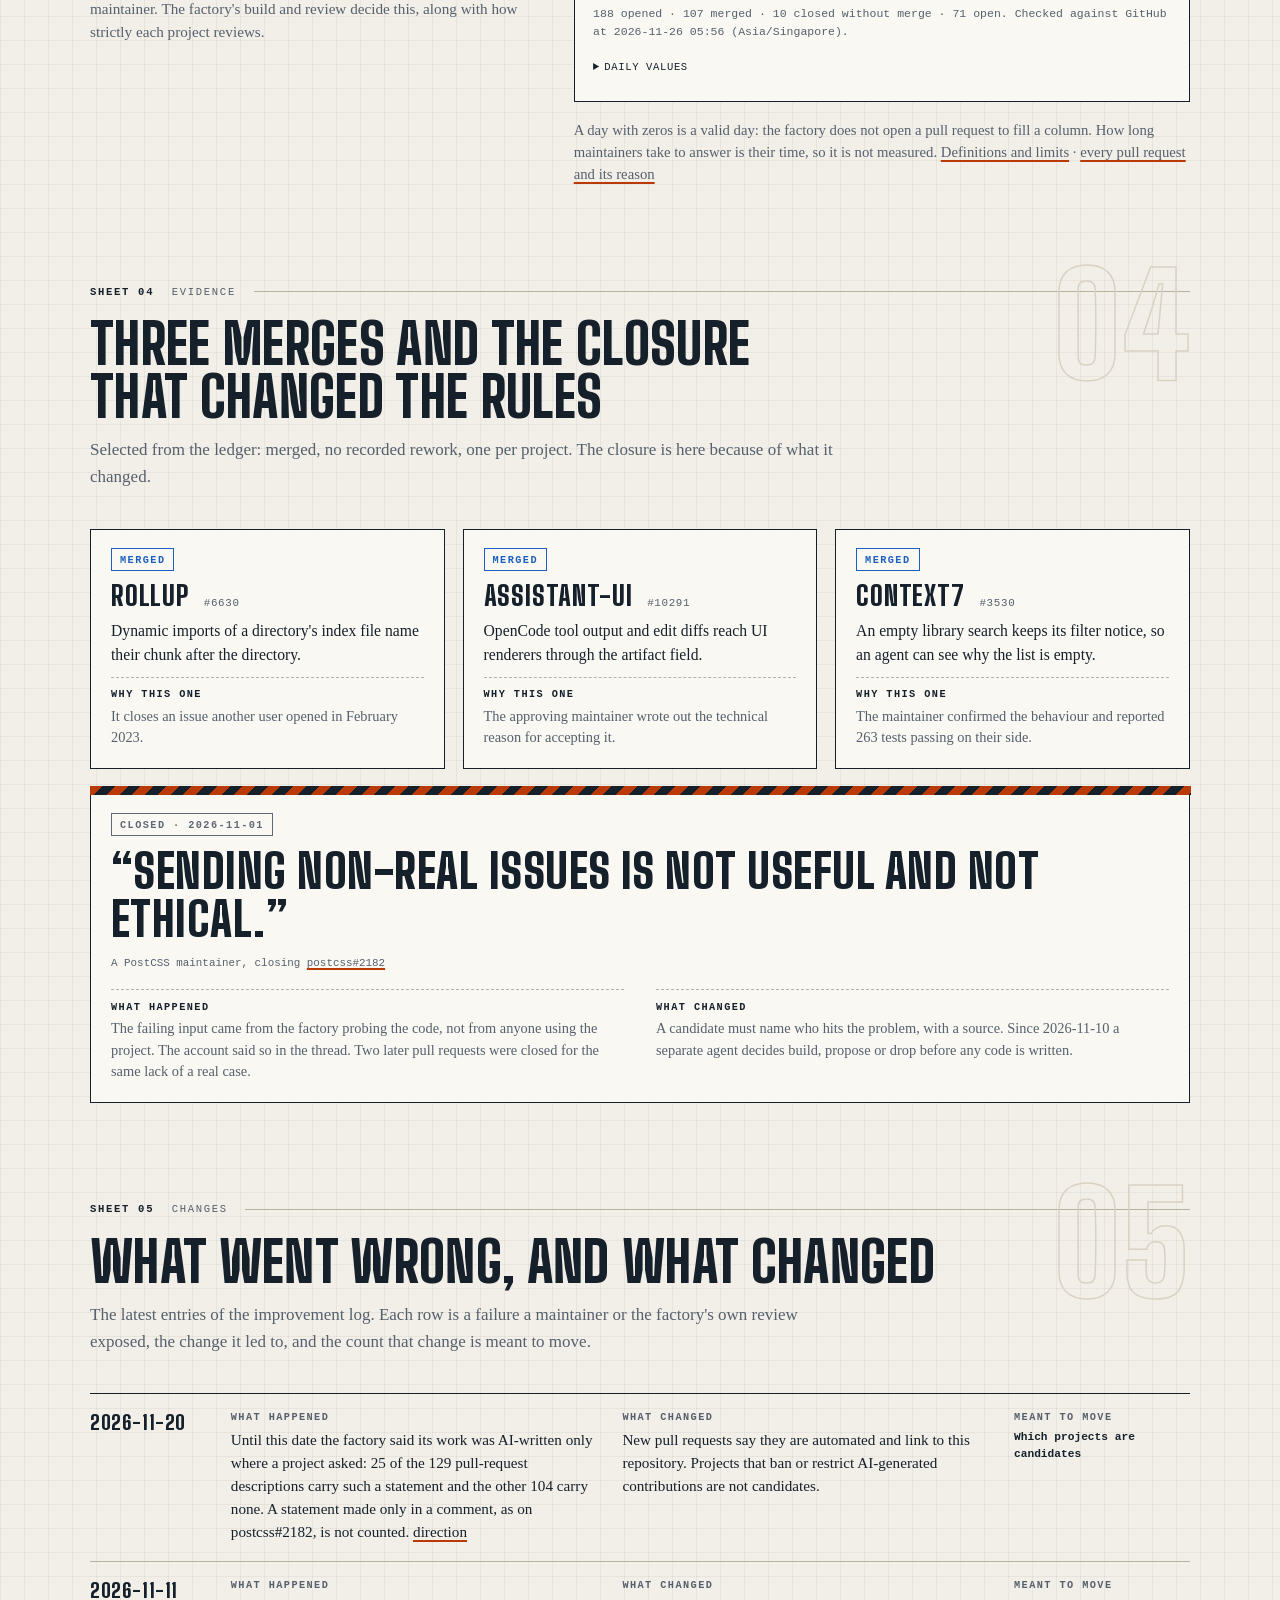
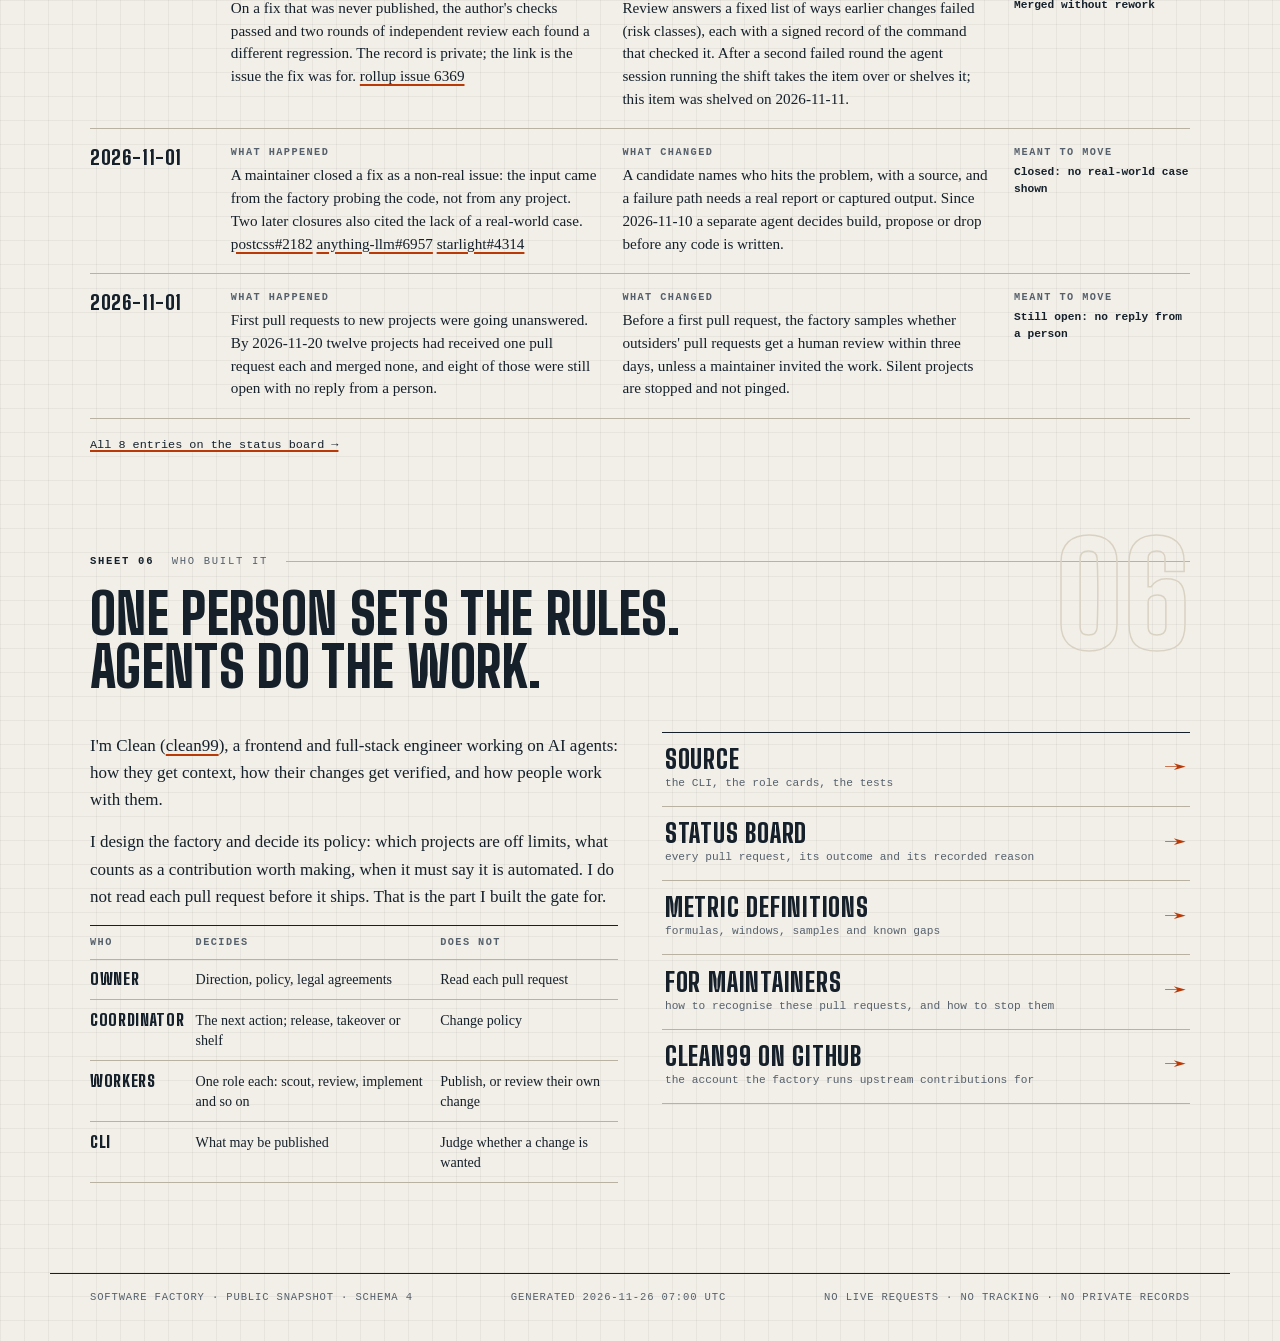
==== commit 281de10b: "Update public factory snapshot Factory-Public-Snapshot: 1" ====
--- a/site/index.html
+++ b/site/index.html
@@ -455,8 +455,8 @@
         <div class="head"><span class="no">07</span><h3>Outcome</h3><p class="who">maintainers and their CI</p></div>
         <div class="belt" aria-hidden="true"><b class="node"><svg viewBox="0 0 20 20"><circle cx="5.5" cy="4.5" r="1.8"/><circle cx="5.5" cy="15.5" r="1.8"/><circle cx="14.5" cy="10" r="1.8"/><path d="M5.5 6.3v7.4M5.5 6.3c0 3 3 3.7 7.2 3.7"/></svg></b><i class="tok a"></i></div>
         <div class="exit"><ul class="bins">
-          <li class="m"><b>101</b>merged</li>
-          <li class="o"><b>18</b>open</li>
+          <li class="m"><b>107</b>merged</li>
+          <li class="o"><b>71</b>open</li>
           <li class="x"><b>10</b>closed</li>
         </ul></div>
         <p class="what">They merge, close, ask for changes or stay silent. Each result becomes a ledger row.</p>
@@ -464,19 +464,19 @@
     </ol>
     <div class="line-foot">
       <ul class="funnel">
-        <li><b>192</b>candidates recorded</li>
-        <li><b>63</b>stopped before a pull request</li>
-        <li><b>44</b>sent back by review at least once</li>
-        <li><b>129</b>pull requests opened</li>
+        <li><b>309</b>candidates recorded</li>
+        <li><b>79</b>stopped before a pull request</li>
+        <li><b>62</b>sent back by review at least once</li>
+        <li><b>188</b>pull requests opened</li>
       </ul>
       <p class="note">Three stations can take a change off the line. The moving squares show the route, not live work.</p>
     </div>
     <dl class="plate">
       <div><dt>Designed and run by</dt><dd><a href="https://github.com/clean99">clean99</a><small>frontend and full-stack engineer working on AI agents</small></dd></div>
-      <div><dt>Since 2026-10-24</dt><dd>129 opened<small>pull requests in 31 projects</small></dd></div>
-      <div><dt>Merged</dt><dd>101<small>in 19 projects</small></dd></div>
-      <div><dt>Not merged</dt><dd>10 + 18<small>closed + still open</small></dd></div>
-      <div><dt>Snapshot</dt><dd><time datetime="2026-11-21">2026-11-21</time><small>Asia/Singapore date · generated page</small></dd></div>
+      <div><dt>Since 2026-10-24</dt><dd>188 opened<small>pull requests in 63 projects</small></dd></div>
+      <div><dt>Merged</dt><dd>107<small>in 22 projects</small></dd></div>
+      <div><dt>Not merged</dt><dd>10 + 71<small>closed + still open</small></dd></div>
+      <div><dt>Snapshot</dt><dd><time datetime="2026-11-26">2026-11-26</time><small>Asia/Singapore date · generated page</small></dd></div>
     </dl>
   </div>
 </section>
@@ -490,16 +490,16 @@
   <ol class="parts">
     <li><span class="k" aria-hidden="true">A</span><h3>Picks work someone asked for</h3>
       <p>A candidate must name who hits the problem, with a source. The CLI reads the issue's live state, and an agent that did not propose the candidate decides whether to build it, propose it to the maintainers first, or drop it.</p>
-      <p class="proof"><b>63</b>of 192 recorded candidates stopped before a pull request.<br><a href="https://github.com/clean99/software-factory/blob/HEAD/lines/oss/roles/value-review.md">value-review role →</a></p></li>
+      <p class="proof"><b>79</b>of 309 recorded candidates stopped before a pull request.<br><a href="https://github.com/clean99/software-factory/blob/HEAD/lines/oss/roles/value-review.md">value-review role →</a></p></li>
     <li><span class="k" aria-hidden="true">B</span><h3>Proves the fix before review</h3>
       <p>The implementer shows its regression test failing on the old commit and passing on the new one. Proof commands run through the CLI, which signs a receipt: the command, its exit status, an output hash and the commits.</p>
-      <p class="proof"><b>497</b>signed receipts on record.<br><a href="https://github.com/clean99/software-factory#what-decides-whether-something-ships">how receipts work →</a></p></li>
+      <p class="proof"><b>5,903</b>signed receipts on record.<br><a href="https://github.com/clean99/software-factory#what-decides-whether-something-ships">how receipts work →</a></p></li>
     <li><span class="k" aria-hidden="true">C</span><h3>Reviews with a second agent</h3>
       <p>The reviewer did not write the change. It answers a fixed list of risk classes, the ways earlier changes failed, each with a receipt or the reason it does not apply. A second failed round ends in takeover or the shelf, not a third try.</p>
-      <p class="proof"><b>44</b>candidates sent back at least once before anything shipped.<br><a href="https://github.com/clean99/software-factory/blob/HEAD/lines/oss/risk-classes.json">risk classes →</a></p></li>
+      <p class="proof"><b>62</b>candidates sent back at least once before anything shipped.<br><a href="https://github.com/clean99/software-factory/blob/HEAD/lines/oss/risk-classes.json">risk classes →</a></p></li>
     <li><span class="k" aria-hidden="true">D</span><h3>Lets code decide what ships</h3>
       <p>The next action is computed from files, receipts and saved GitHub state, so a session that loses its context cannot skip a step. The release gate refuses a push when any review or approval no longer matches the commit, and scans everything outbound.</p>
-      <p class="proof"><b>1,755</b>tests on the factory&#x27;s own code.<br><a href="https://github.com/clean99/software-factory/tree/HEAD/tests">tests →</a></p></li>
+      <p class="proof"><b>1,566</b>tests on the factory&#x27;s own code.<br><a href="https://github.com/clean99/software-factory/tree/HEAD/tests">tests →</a></p></li>
     <li><span class="k" aria-hidden="true">E</span><h3>Says what it is</h3>
       <p>From 2026-11-20 each new pull request ends with a line saying this pipeline prepared it. Projects that ban or restrict AI contributions are not candidates, and a maintainer can take a project off the list with one issue.</p>
       <p class="proof"><b>25</b>of the 129 descriptions written before that date disclosed AI use; 104 did not.<br><a href="https://github.com/clean99/software-factory#for-maintainers">for maintainers →</a></p></li>
@@ -516,30 +516,35 @@
   <p class="sub">Two rates on one cohort: pull requests opened at least 14 days before the snapshot, by UTC date. Closed and unanswered ones stay in the first denominator.</p>
   <div class="nums">
     <div class="rates">
-      <div class="rate merged"><div class="v">77<sup>%</sup></div><h3>Merge rate</h3><p class="frac">96 of 124 pull requests opened on or before 2026-11-07</p><p class="by">Maintainers decide this. The factory moves it only through what it chooses to work on.</p></div>
-      <div class="rate"><div class="v">71<sup>%</sup></div><h3>Merged without rework</h3><p class="frac">68 of 96 merges with a complete history</p><p class="by">No change request, no fix pushed after opening, no repair by a maintainer. The factory&#x27;s build and review decide this, along with how strictly each project reviews.</p></div>
+      <div class="rate merged"><div class="v">79<sup>%</sup></div><h3>Merge rate</h3><p class="frac">102 of 129 pull requests opened on or before 2026-11-12</p><p class="by">Maintainers decide this. The factory moves it only through what it chooses to work on.</p></div>
+      <div class="rate"><div class="v">72<sup>%</sup></div><h3>Merged without rework</h3><p class="frac">74 of 102 merges with a complete history</p><p class="by">No change request, no fix pushed after opening, no repair by a maintainer. The factory&#x27;s build and review decide this, along with how strictly each project reviews.</p></div>
     </div>
     <div>
       <figure class="fig">
-        <figcaption><b>Where the cohort stands</b><span>124 pull requests · snapshot 2026-11-21</span></figcaption>
-        <div class="bar" role="img" aria-label="Of 124 pull requests: 68 merged without rework, 28 merged after rework, 10 closed without merge, 18 still open"><i class="s1" style="flex:68"></i><i class="s2" style="flex:28"></i><i class="s3" style="flex:10"></i><i class="s4" style="flex:18"></i></div>
+        <figcaption><b>Where the cohort stands</b><span>129 pull requests · snapshot 2026-11-26</span></figcaption>
+        <div class="bar" role="img" aria-label="Of 129 pull requests: 74 merged without rework, 28 merged after rework, 10 closed without merge, 17 still open"><i class="s1" style="flex:74"></i><i class="s2" style="flex:28"></i><i class="s3" style="flex:10"></i><i class="s4" style="flex:17"></i></div>
         <ul class="legend">
-          <li class="s1"><b>68</b>merged, no rework</li>
+          <li class="s1"><b>74</b>merged, no rework</li>
           <li class="s2"><b>28</b>merged after rework</li>
           <li class="s3"><b>10</b>closed, not merged</li>
-          <li class="s4"><b>18</b>still open</li>
+          <li class="s4"><b>17</b>still open</li>
         </ul>
       </figure>
       <figure class="fig">
         <figcaption><b>Each day, last 28 days</b><span>dated by when it happened · Asia/Singapore dates</span></figcaption>
         <div class="strip" style="--n:28">
-<div class="strip-lab"><b>129</b>opened</div><div class="days o" role="img" aria-label="Opened per day from 2026-10-25 to 2026-11-21: 129 in the window, at most 33 in one day."><i style="--h:39;--d:0" title="2026-10-25: 13 opened"></i><i style="--h:30;--d:1" title="2026-10-26: 10 opened"></i><i style="--h:30;--d:2" title="2026-10-27: 10 opened"></i><i style="--h:30;--d:3" title="2026-10-28: 10 opened"></i><i class="z" style="--h:0;--d:4" title="2026-10-29: 0 opened"></i><i style="--h:15;--d:5" title="2026-10-30: 5 opened"></i><i style="--h:100;--d:6" title="2026-10-31: 33 opened"></i><i style="--h:27;--d:7" title="2026-11-01: 9 opened"></i><i style="--h:6;--d:8" title="2026-11-02: 2 opened"></i><i style="--h:36;--d:9" title="2026-11-03: 12 opened"></i><i style="--h:33;--d:10" title="2026-11-04: 11 opened"></i><i style="--h:18;--d:11" title="2026-11-05: 6 opened"></i><i style="--h:6;--d:12" title="2026-11-06: 2 opened"></i><i style="--h:3;--d:13" title="2026-11-07: 1 opened"></i><i style="--h:3;--d:14" title="2026-11-08: 1 opened"></i><i class="z" style="--h:0;--d:15" title="2026-11-09: 0 opened"></i><i class="z" style="--h:0;--d:16" title="2026-11-10: 0 opened"></i><i style="--h:6;--d:17" title="2026-11-11: 2 opened"></i><i style="--h:3;--d:18" title="2026-11-12: 1 opened"></i><i style="--h:3;--d:19" title="2026-11-13: 1 opened"></i><i class="z" style="--h:0;--d:20" title="2026-11-14: 0 opened"></i><i class="z" style="--h:0;--d:21" title="2026-11-15: 0 opened"></i><i class="z" style="--h:0;--d:22" title="2026-11-16: 0 opened"></i><i class="z" style="--h:0;--d:23" title="2026-11-17: 0 opened"></i><i class="z" style="--h:0;--d:24" title="2026-11-18: 0 opened"></i><i class="z" style="--h:0;--d:25" title="2026-11-19: 0 opened"></i><i class="z" style="--h:0;--d:26" title="2026-11-20: 0 opened"></i><i class="z today" style="--h:0;--d:27" title="2026-11-21: 0 opened"></i></div>
-<div class="strip-lab"><b>101</b>merged</div><div class="days m" role="img" aria-label="Merged per day from 2026-10-25 to 2026-11-21: 101 in the window, at most 15 in one day."><i class="z" style="--h:0;--d:0" title="2026-10-25: 0 merged"></i><i style="--h:15;--d:1" title="2026-10-26: 5 merged"></i><i style="--h:18;--d:2" title="2026-10-27: 6 merged"></i><i style="--h:33;--d:3" title="2026-10-28: 11 merged"></i><i style="--h:9;--d:4" title="2026-10-29: 3 merged"></i><i style="--h:6;--d:5" title="2026-10-30: 2 merged"></i><i style="--h:39;--d:6" title="2026-10-31: 13 merged"></i><i style="--h:15;--d:7" title="2026-11-01: 5 merged"></i><i style="--h:18;--d:8" title="2026-11-02: 6 merged"></i><i style="--h:45;--d:9" title="2026-11-03: 15 merged"></i><i style="--h:21;--d:10" title="2026-11-04: 7 merged"></i><i style="--h:21;--d:11" title="2026-11-05: 7 merged"></i><i style="--h:6;--d:12" title="2026-11-06: 2 merged"></i><i style="--h:6;--d:13" title="2026-11-07: 2 merged"></i><i class="z" style="--h:0;--d:14" title="2026-11-08: 0 merged"></i><i style="--h:12;--d:15" title="2026-11-09: 4 merged"></i><i style="--h:9;--d:16" title="2026-11-10: 3 merged"></i><i style="--h:12;--d:17" title="2026-11-11: 4 merged"></i><i style="--h:3;--d:18" title="2026-11-12: 1 merged"></i><i style="--h:3;--d:19" title="2026-11-13: 1 merged"></i><i class="z" style="--h:0;--d:20" title="2026-11-14: 0 merged"></i><i style="--h:6;--d:21" title="2026-11-15: 2 merged"></i><i class="z" style="--h:0;--d:22" title="2026-11-16: 0 merged"></i><i style="--h:3;--d:23" title="2026-11-17: 1 merged"></i><i class="z" style="--h:0;--d:24" title="2026-11-18: 0 merged"></i><i class="z" style="--h:0;--d:25" title="2026-11-19: 0 merged"></i><i class="z" style="--h:0;--d:26" title="2026-11-20: 0 merged"></i><i class="today" style="--h:3;--d:27" title="2026-11-21: 1 merged"></i></div>
-<div class="strip-lab"><b>10</b>closed</div><div class="days x" role="img" aria-label="Closed per day from 2026-10-25 to 2026-11-21: 10 in the window, at most 2 in one day."><i style="--h:6;--d:0" title="2026-10-25: 2 closed"></i><i class="z" style="--h:0;--d:1" title="2026-10-26: 0 closed"></i><i class="z" style="--h:0;--d:2" title="2026-10-27: 0 closed"></i><i style="--h:3;--d:3" title="2026-10-28: 1 closed"></i><i style="--h:3;--d:4" title="2026-10-29: 1 closed"></i><i class="z" style="--h:0;--d:5" title="2026-10-30: 0 closed"></i><i class="z" style="--h:0;--d:6" title="2026-10-31: 0 closed"></i><i style="--h:6;--d:7" title="2026-11-01: 2 closed"></i><i class="z" style="--h:0;--d:8" title="2026-11-02: 0 closed"></i><i style="--h:3;--d:9" title="2026-11-03: 1 closed"></i><i style="--h:3;--d:10" title="2026-11-04: 1 closed"></i><i style="--h:3;--d:11" title="2026-11-05: 1 closed"></i><i class="z" style="--h:0;--d:12" title="2026-11-06: 0 closed"></i><i class="z" style="--h:0;--d:13" title="2026-11-07: 0 closed"></i><i class="z" style="--h:0;--d:14" title="2026-11-08: 0 closed"></i><i class="z" style="--h:0;--d:15" title="2026-11-09: 0 closed"></i><i class="z" style="--h:0;--d:16" title="2026-11-10: 0 closed"></i><i class="z" style="--h:0;--d:17" title="2026-11-11: 0 closed"></i><i class="z" style="--h:0;--d:18" title="2026-11-12: 0 closed"></i><i class="z" style="--h:0;--d:19" title="2026-11-13: 0 closed"></i><i style="--h:3;--d:20" title="2026-11-14: 1 closed"></i><i class="z" style="--h:0;--d:21" title="2026-11-15: 0 closed"></i><i class="z" style="--h:0;--d:22" title="2026-11-16: 0 closed"></i><i class="z" style="--h:0;--d:23" title="2026-11-17: 0 closed"></i><i class="z" style="--h:0;--d:24" title="2026-11-18: 0 closed"></i><i class="z" style="--h:0;--d:25" title="2026-11-19: 0 closed"></i><i class="z" style="--h:0;--d:26" title="2026-11-20: 0 closed"></i><i class="z today" style="--h:0;--d:27" title="2026-11-21: 0 closed"></i></div>
-<div class="axis" aria-hidden="true"><span>25 Oct</span><span></span><span></span><span></span><span></span><span></span><span></span><span>1 Nov</span><span></span><span></span><span></span><span></span><span></span><span></span><span>8 Nov</span><span></span><span></span><span></span><span></span><span></span><span></span><span>15 Nov</span><span></span><span></span><span></span><span></span><span></span><span></span></div>
+<div class="strip-lab"><b>145</b>opened</div><div class="days o" role="img" aria-label="Opened per day from 2026-10-30 to 2026-11-26: 145 in the window, at most 33 in one day."><i style="--h:15;--d:0" title="2026-10-30: 5 opened"></i><i style="--h:100;--d:1" title="2026-10-31: 33 opened"></i><i style="--h:27;--d:2" title="2026-11-01: 9 opened"></i><i style="--h:6;--d:3" title="2026-11-02: 2 opened"></i><i style="--h:36;--d:4" title="2026-11-03: 12 opened"></i><i style="--h:33;--d:5" title="2026-11-04: 11 opened"></i><i style="--h:18;--d:6" title="2026-11-05: 6 opened"></i><i style="--h:6;--d:7" title="2026-11-06: 2 opened"></i><i style="--h:3;--d:8" title="2026-11-07: 1 opened"></i><i style="--h:3;--d:9" title="2026-11-08: 1 opened"></i><i class="z" style="--h:0;--d:10" title="2026-11-09: 0 opened"></i><i class="z" style="--h:0;--d:11" title="2026-11-10: 0 opened"></i><i style="--h:6;--d:12" title="2026-11-11: 2 opened"></i><i style="--h:3;--d:13" title="2026-11-12: 1 opened"></i><i style="--h:3;--d:14" title="2026-11-13: 1 opened"></i><i class="z" style="--h:0;--d:15" title="2026-11-14: 0 opened"></i><i class="z" style="--h:0;--d:16" title="2026-11-15: 0 opened"></i><i class="z" style="--h:0;--d:17" title="2026-11-16: 0 opened"></i><i class="z" style="--h:0;--d:18" title="2026-11-17: 0 opened"></i><i class="z" style="--h:0;--d:19" title="2026-11-18: 0 opened"></i><i class="z" style="--h:0;--d:20" title="2026-11-19: 0 opened"></i><i class="z" style="--h:0;--d:21" title="2026-11-20: 0 opened"></i><i class="z" style="--h:0;--d:22" title="2026-11-21: 0 opened"></i><i style="--h:3;--d:23" title="2026-11-22: 1 opened"></i><i style="--h:33;--d:24" title="2026-11-23: 11 opened"></i><i style="--h:82;--d:25" title="2026-11-24: 27 opened"></i><i style="--h:45;--d:26" title="2026-11-25: 15 opened"></i><i class="today" style="--h:15;--d:27" title="2026-11-26: 5 opened"></i></div>
+<div class="strip-lab"><b>82</b>merged</div><div class="days m" role="img" aria-label="Merged per day from 2026-10-30 to 2026-11-26: 82 in the window, at most 15 in one day."><i style="--h:6;--d:0" title="2026-10-30: 2 merged"></i><i style="--h:39;--d:1" title="2026-10-31: 13 merged"></i><i style="--h:15;--d:2" title="2026-11-01: 5 merged"></i><i style="--h:18;--d:3" title="2026-11-02: 6 merged"></i><i style="--h:45;--d:4" title="2026-11-03: 15 merged"></i><i style="--h:21;--d:5" title="2026-11-04: 7 merged"></i><i style="--h:21;--d:6" title="2026-11-05: 7 merged"></i><i style="--h:6;--d:7" title="2026-11-06: 2 merged"></i><i style="--h:6;--d:8" title="2026-11-07: 2 merged"></i><i class="z" style="--h:0;--d:9" title="2026-11-08: 0 merged"></i><i style="--h:12;--d:10" title="2026-11-09: 4 merged"></i><i style="--h:9;--d:11" title="2026-11-10: 3 merged"></i><i style="--h:12;--d:12" title="2026-11-11: 4 merged"></i><i style="--h:3;--d:13" title="2026-11-12: 1 merged"></i><i style="--h:3;--d:14" title="2026-11-13: 1 merged"></i><i class="z" style="--h:0;--d:15" title="2026-11-14: 0 merged"></i><i style="--h:6;--d:16" title="2026-11-15: 2 merged"></i><i class="z" style="--h:0;--d:17" title="2026-11-16: 0 merged"></i><i style="--h:3;--d:18" title="2026-11-17: 1 merged"></i><i class="z" style="--h:0;--d:19" title="2026-11-18: 0 merged"></i><i class="z" style="--h:0;--d:20" title="2026-11-19: 0 merged"></i><i class="z" style="--h:0;--d:21" title="2026-11-20: 0 merged"></i><i style="--h:3;--d:22" title="2026-11-21: 1 merged"></i><i class="z" style="--h:0;--d:23" title="2026-11-22: 0 merged"></i><i style="--h:3;--d:24" title="2026-11-23: 1 merged"></i><i style="--h:12;--d:25" title="2026-11-24: 4 merged"></i><i style="--h:3;--d:26" title="2026-11-25: 1 merged"></i><i class="z today" style="--h:0;--d:27" title="2026-11-26: 0 merged"></i></div>
+<div class="strip-lab"><b>6</b>closed</div><div class="days x" role="img" aria-label="Closed per day from 2026-10-30 to 2026-11-26: 6 in the window, at most 2 in one day."><i class="z" style="--h:0;--d:0" title="2026-10-30: 0 closed"></i><i class="z" style="--h:0;--d:1" title="2026-10-31: 0 closed"></i><i style="--h:6;--d:2" title="2026-11-01: 2 closed"></i><i class="z" style="--h:0;--d:3" title="2026-11-02: 0 closed"></i><i style="--h:3;--d:4" title="2026-11-03: 1 closed"></i><i style="--h:3;--d:5" title="2026-11-04: 1 closed"></i><i style="--h:3;--d:6" title="2026-11-05: 1 closed"></i><i class="z" style="--h:0;--d:7" title="2026-11-06: 0 closed"></i><i class="z" style="--h:0;--d:8" title="2026-11-07: 0 closed"></i><i class="z" style="--h:0;--d:9" title="2026-11-08: 0 closed"></i><i class="z" style="--h:0;--d:10" title="2026-11-09: 0 closed"></i><i class="z" style="--h:0;--d:11" title="2026-11-10: 0 closed"></i><i class="z" style="--h:0;--d:12" title="2026-11-11: 0 closed"></i><i class="z" style="--h:0;--d:13" title="2026-11-12: 0 closed"></i><i class="z" style="--h:0;--d:14" title="2026-11-13: 0 closed"></i><i style="--h:3;--d:15" title="2026-11-14: 1 closed"></i><i class="z" style="--h:0;--d:16" title="2026-11-15: 0 closed"></i><i class="z" style="--h:0;--d:17" title="2026-11-16: 0 closed"></i><i class="z" style="--h:0;--d:18" title="2026-11-17: 0 closed"></i><i class="z" style="--h:0;--d:19" title="2026-11-18: 0 closed"></i><i class="z" style="--h:0;--d:20" title="2026-11-19: 0 closed"></i><i class="z" style="--h:0;--d:21" title="2026-11-20: 0 closed"></i><i class="z" style="--h:0;--d:22" title="2026-11-21: 0 closed"></i><i class="z" style="--h:0;--d:23" title="2026-11-22: 0 closed"></i><i class="z" style="--h:0;--d:24" title="2026-11-23: 0 closed"></i><i class="z" style="--h:0;--d:25" title="2026-11-24: 0 closed"></i><i class="z" style="--h:0;--d:26" title="2026-11-25: 0 closed"></i><i class="z today" style="--h:0;--d:27" title="2026-11-26: 0 closed"></i></div>
+<div class="axis" aria-hidden="true"><span>30 Oct</span><span></span><span></span><span></span><span></span><span></span><span></span><span>6 Nov</span><span></span><span></span><span></span><span></span><span></span><span></span><span>13 Nov</span><span></span><span></span><span></span><span></span><span></span><span></span><span>20 Nov</span><span></span><span></span><span></span><span></span><span></span><span></span></div>
         </div>
-        <p class="today-line"><b>2026-11-21, up to the snapshot:</b> 0 opened · 1 merged · 0 closed. <b>Since 2026-10-24:</b> 129 opened · 101 merged · 10 closed without merge · 18 open. Checked against GitHub at 2026-11-21 19:27 (Asia/Singapore).</p>
+        <p class="today-line"><b>2026-11-26, up to the snapshot:</b> 5 opened · 0 merged · 0 closed. <b>Since 2026-10-24:</b> 188 opened · 107 merged · 10 closed without merge · 71 open. Checked against GitHub at 2026-11-26 05:56 (Asia/Singapore).</p>
         <details><summary>Daily values</summary><table><thead><tr><th scope="col">Date</th><th scope="col">Opened</th><th scope="col">Merged</th><th scope="col">Closed</th></tr></thead><tbody>
+<tr><td class="date">2026-11-26</td><td class="num">5</td><td class="num">0</td><td class="num">0</td></tr>
+<tr><td class="date">2026-11-25</td><td class="num">15</td><td class="num">1</td><td class="num">0</td></tr>
+<tr><td class="date">2026-11-24</td><td class="num">27</td><td class="num">4</td><td class="num">0</td></tr>
+<tr><td class="date">2026-11-23</td><td class="num">11</td><td class="num">1</td><td class="num">0</td></tr>
+<tr><td class="date">2026-11-22</td><td class="num">1</td><td class="num">0</td><td class="num">0</td></tr>
 <tr><td class="date">2026-11-21</td><td class="num">0</td><td class="num">1</td><td class="num">0</td></tr>
 <tr><td class="date">2026-11-20</td><td class="num">0</td><td class="num">0</td><td class="num">0</td></tr>
 <tr><td class="date">2026-11-19</td><td class="num">0</td><td class="num">0</td><td class="num">0</td></tr>
@@ -563,11 +568,6 @@
 <tr><td class="date">2026-11-01</td><td class="num">9</td><td class="num">5</td><td class="num">2</td></tr>
 <tr><td class="date">2026-10-31</td><td class="num">33</td><td class="num">13</td><td class="num">0</td></tr>
 <tr><td class="date">2026-10-30</td><td class="num">5</td><td class="num">2</td><td class="num">0</td></tr>
-<tr><td class="date">2026-10-29</td><td class="num">0</td><td class="num">3</td><td class="num">1</td></tr>
-<tr><td class="date">2026-10-28</td><td class="num">10</td><td class="num">11</td><td class="num">1</td></tr>
-<tr><td class="date">2026-10-27</td><td class="num">10</td><td class="num">6</td><td class="num">0</td></tr>
-<tr><td class="date">2026-10-26</td><td class="num">10</td><td class="num">5</td><td class="num">0</td></tr>
-<tr><td class="date">2026-10-25</td><td class="num">13</td><td class="num">0</td><td class="num">2</td></tr>
         </tbody></table></details>
       </figure>
       <p class="fine">A day with zeros is a valid day: the factory does not open a pull request to fill a column. How long maintainers take to answer is their time, so it is not measured. <a href="https://github.com/clean99/software-factory/blob/HEAD/docs/metrics.md">Definitions and limits</a> · <a href="board.html">every pull request and its reason</a></p>
@@ -633,7 +633,7 @@
 
 <footer class="wrap foot">
   <span>Software Factory · public snapshot · schema 4</span>
-  <span>Generated <time id="generated" datetime="2026-11-21T12:06:47+00:00">2026-11-21 12:06 UTC</time></span>
+  <span>Generated <time id="generated" datetime="2026-11-26T07:00:36+00:00">2026-11-26 07:00 UTC</time></span>
   <span>No live requests · no tracking · no private records</span>
 </footer>
 </body>
